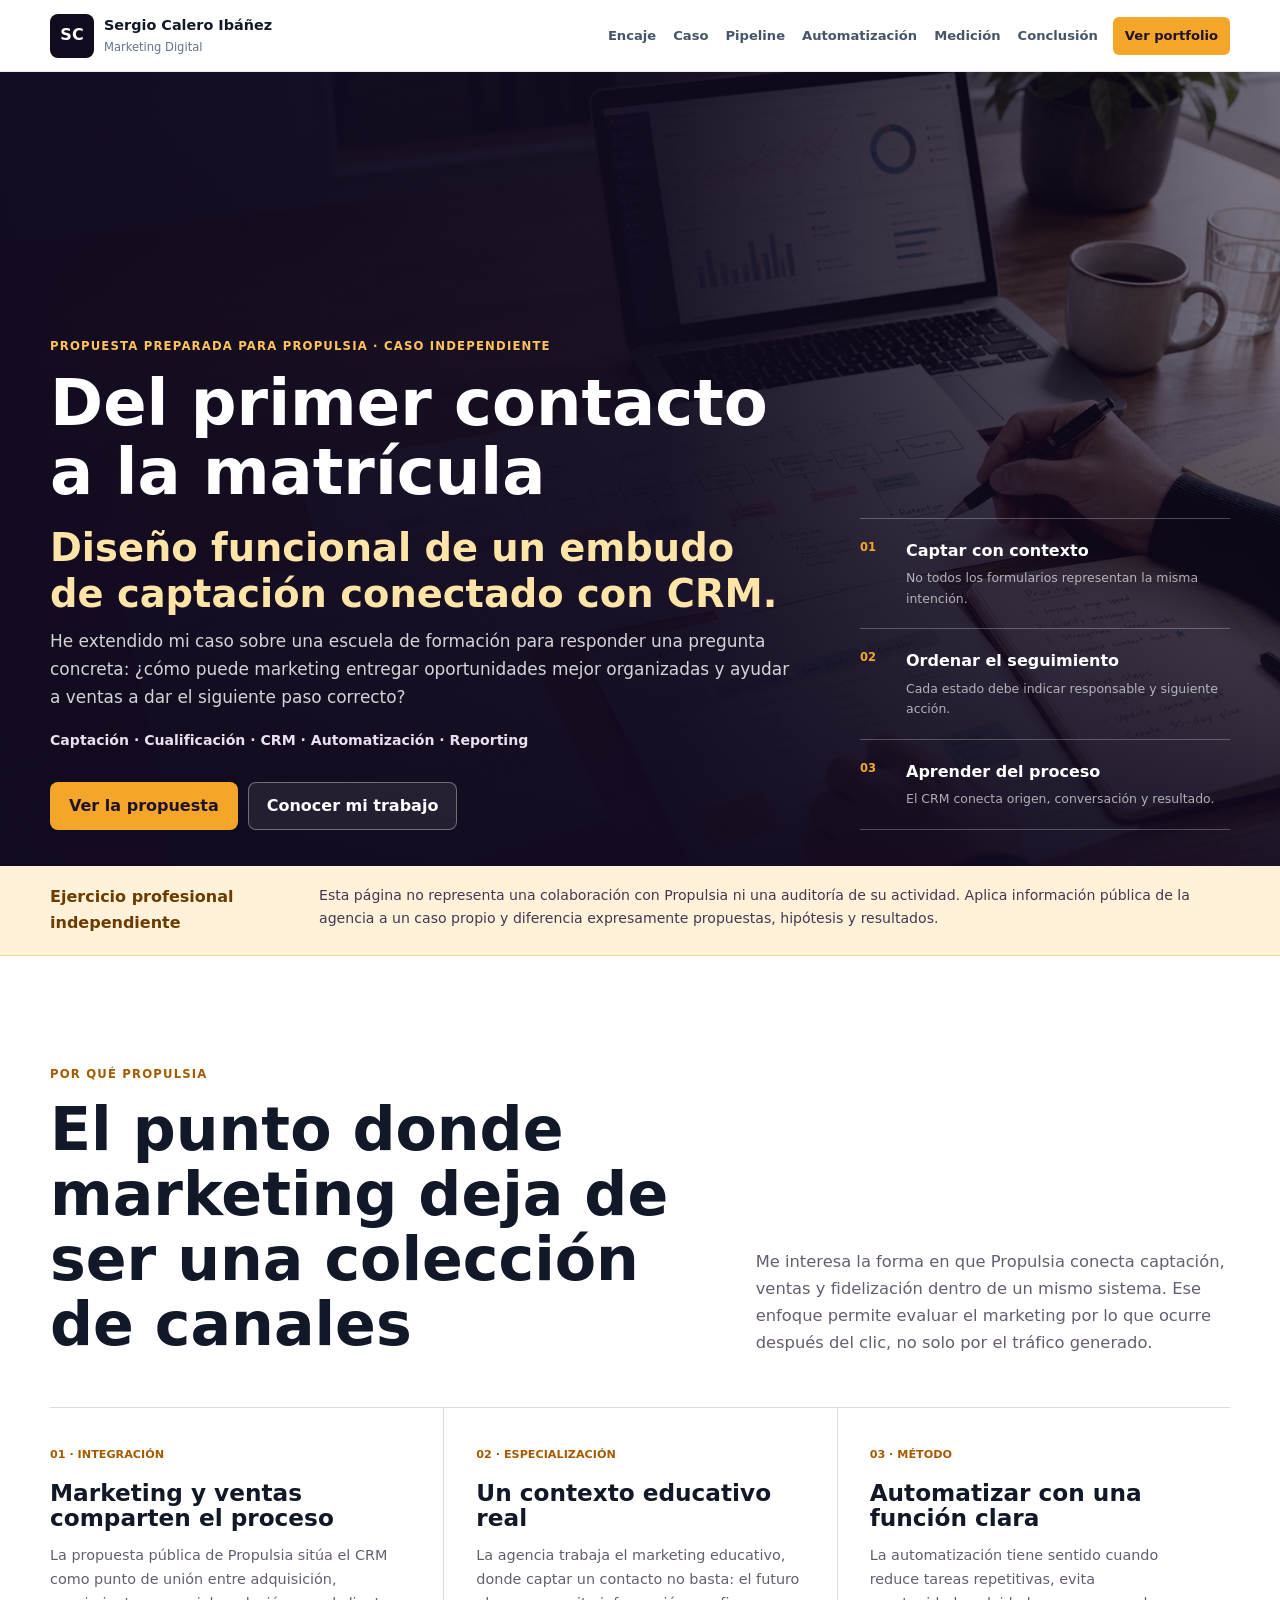
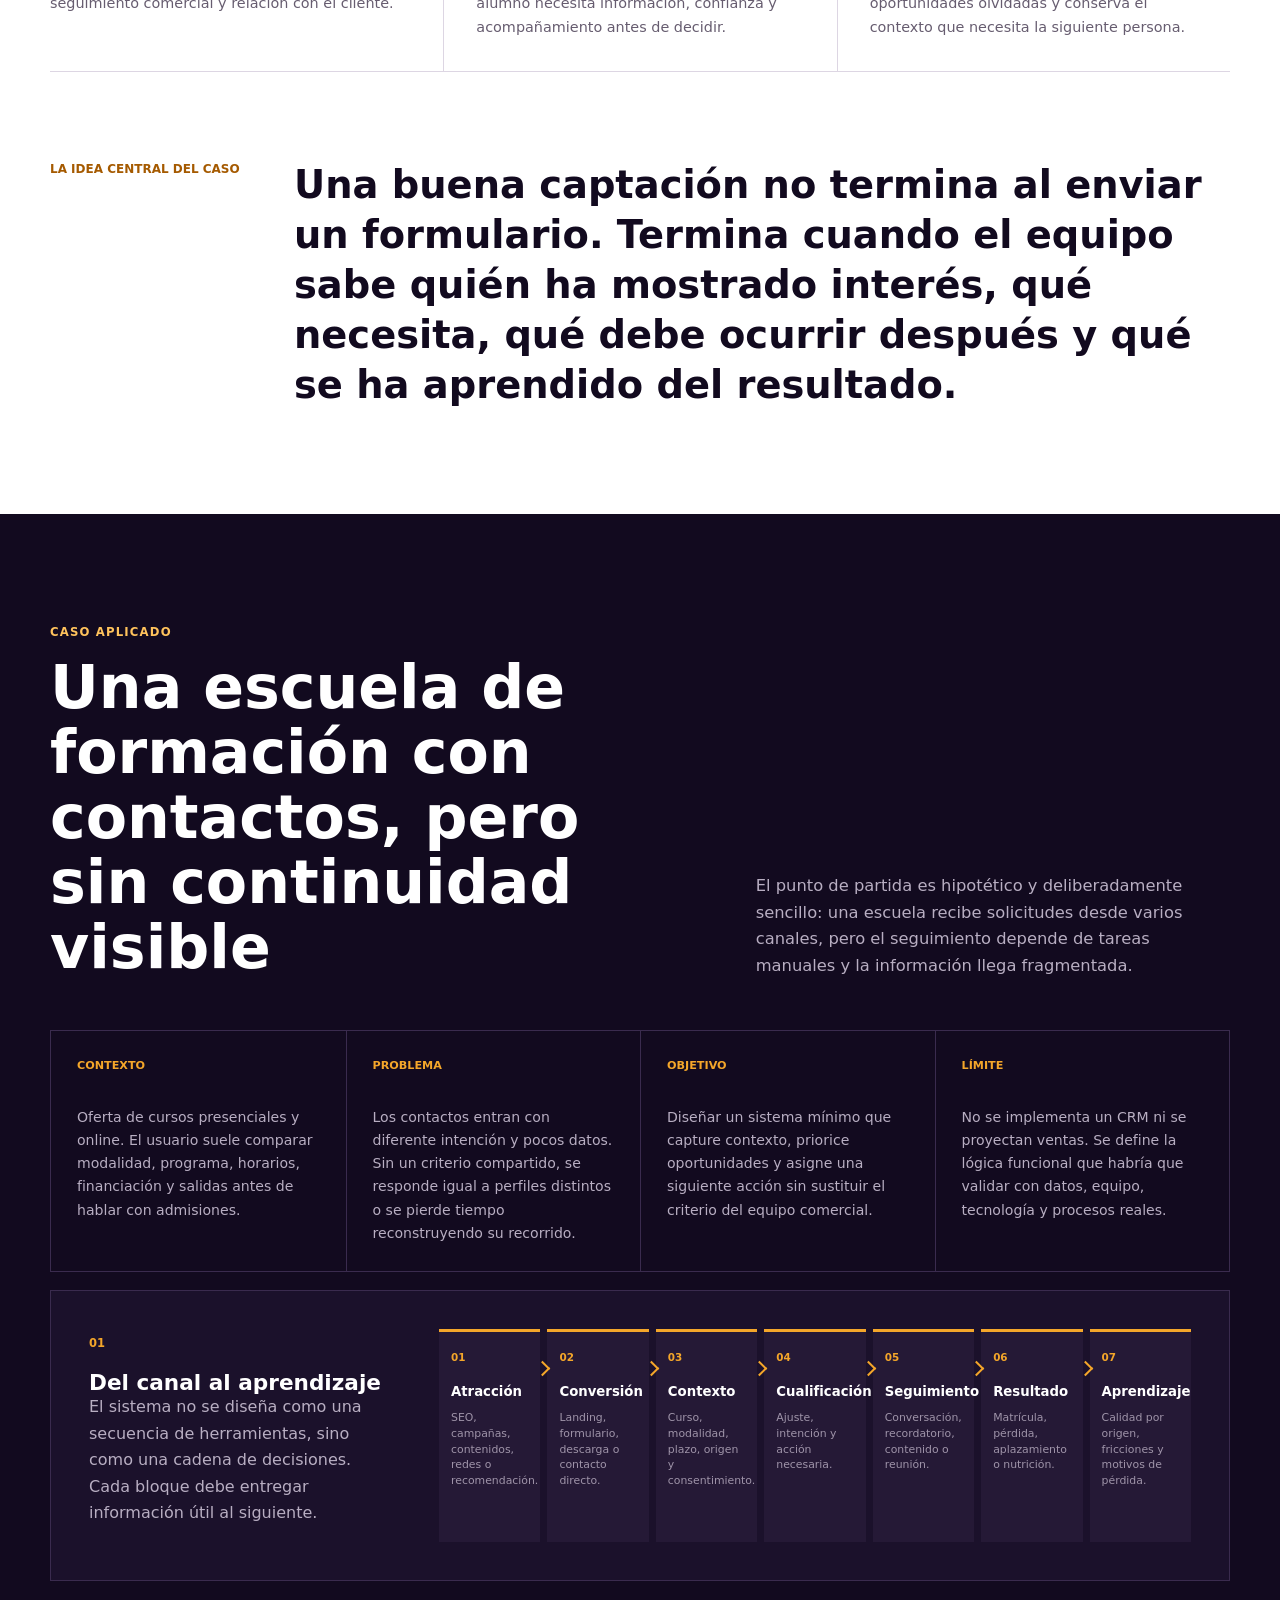
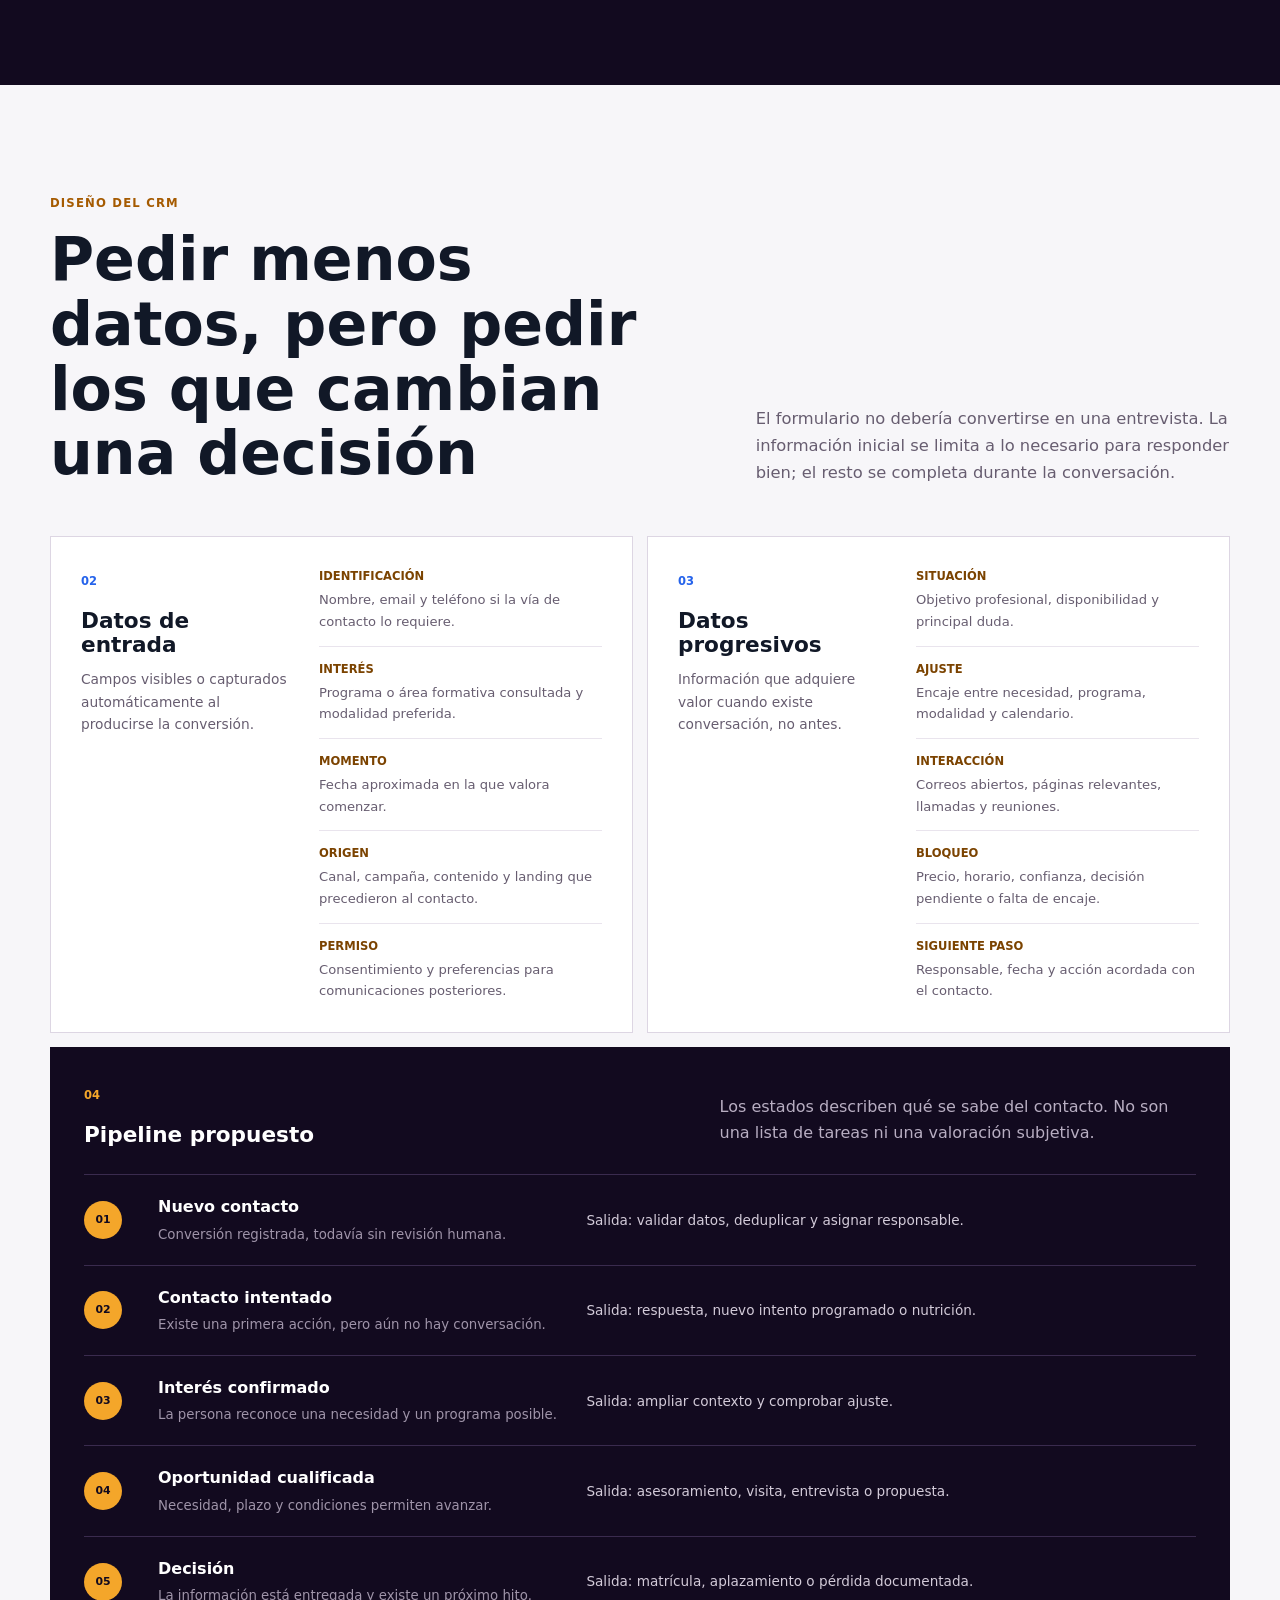
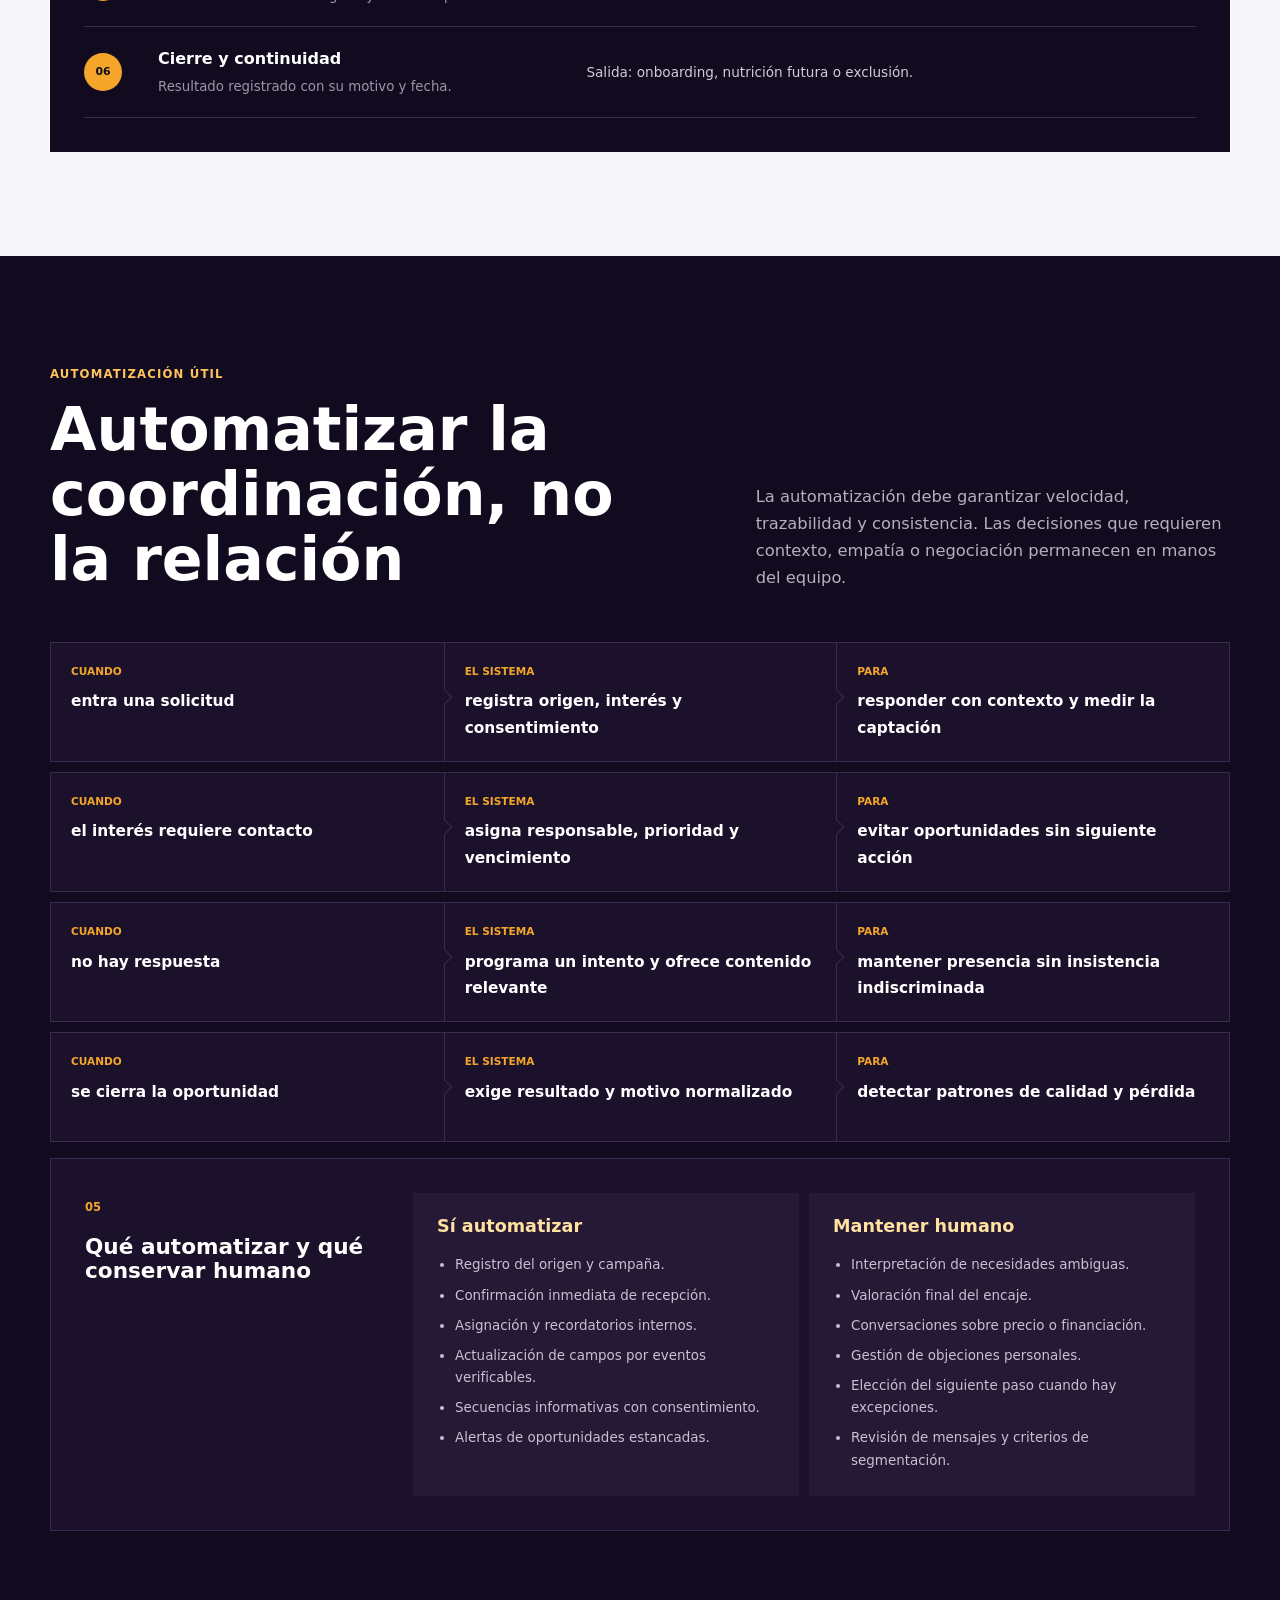
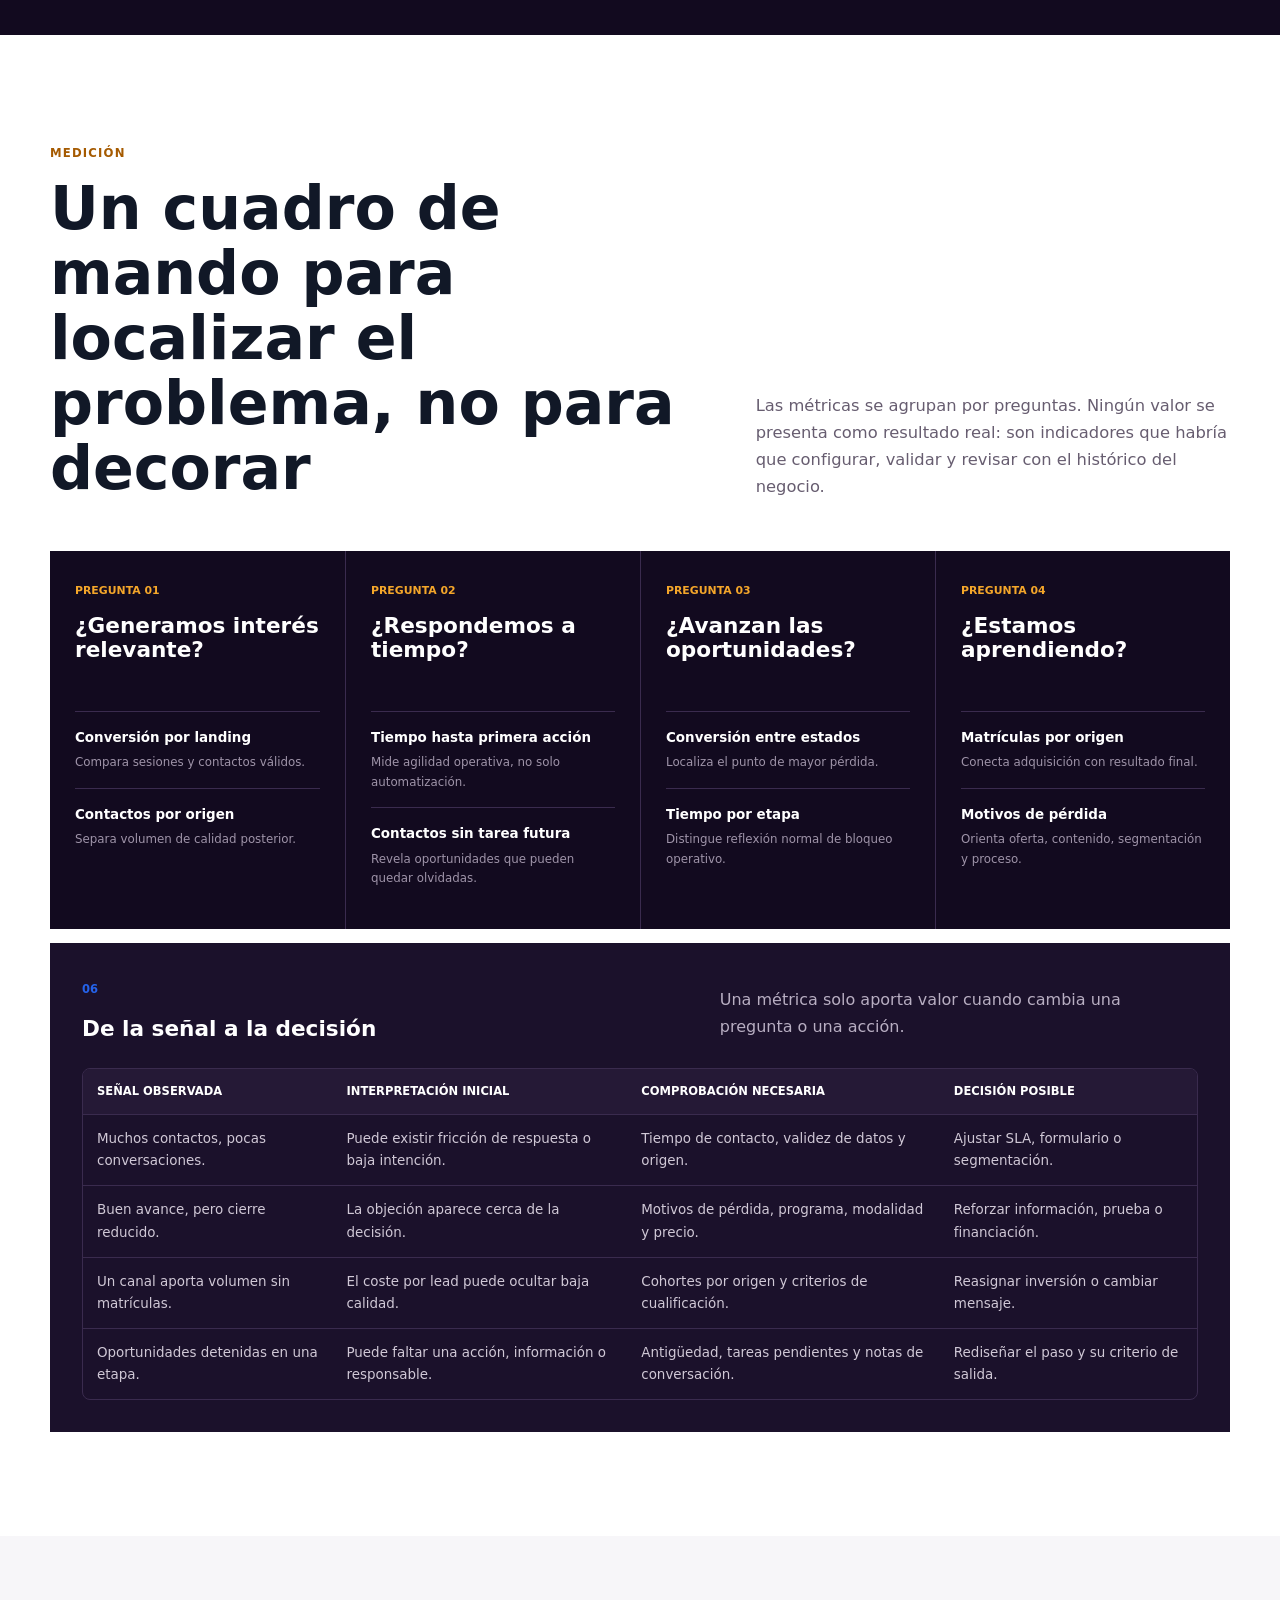
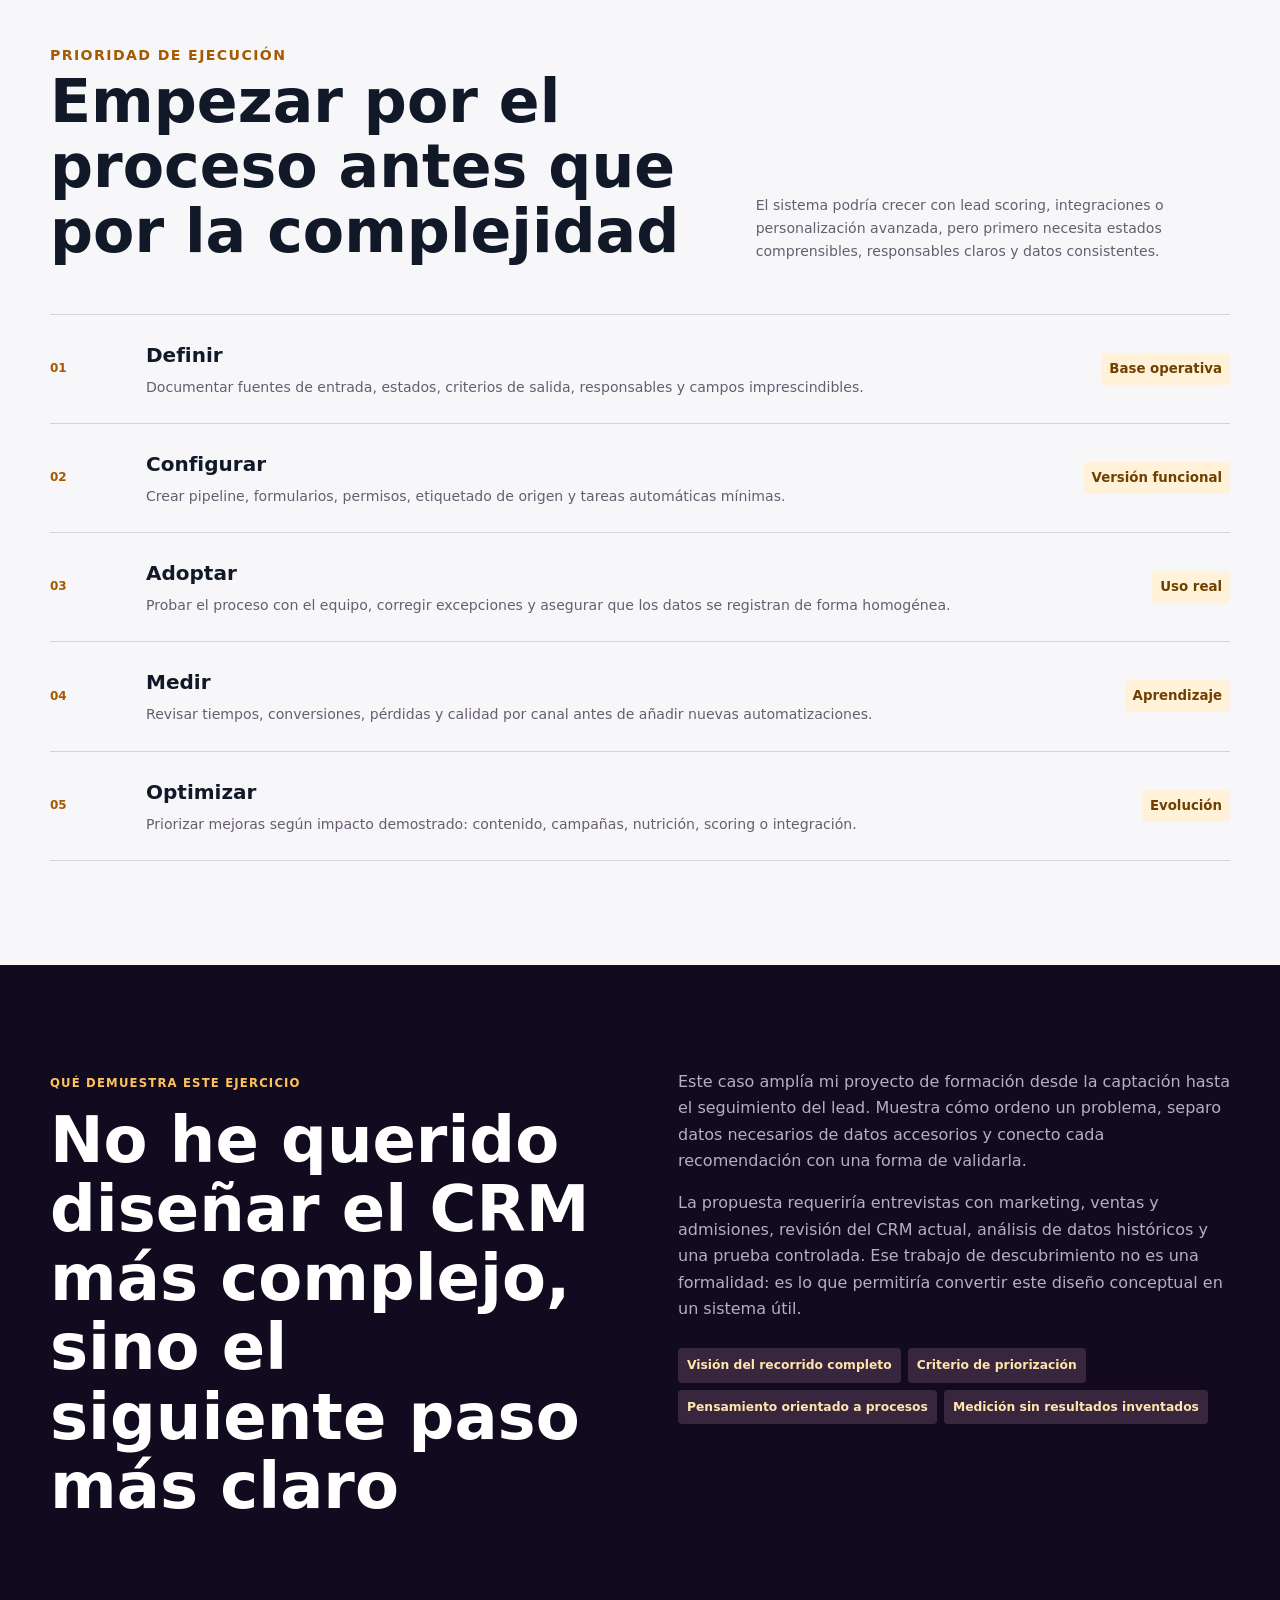
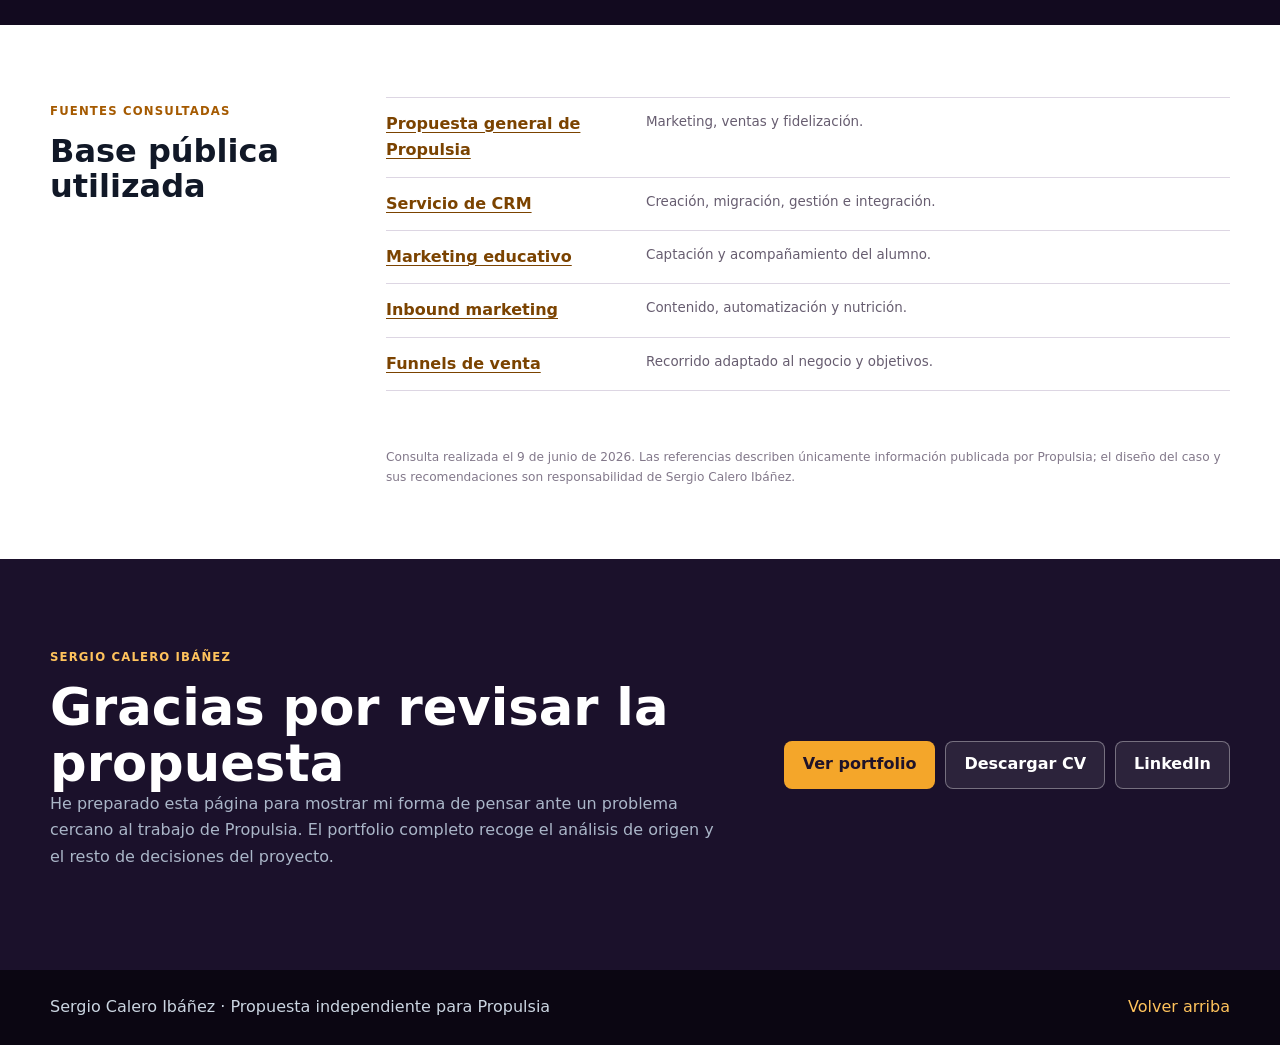
==== para/propulsia/index.html @ a5ece5bc "Add private-link Propulsia case study" ====
<!doctype html>
<html lang="es">
  <head>
    <meta charset="utf-8" />
    <meta name="viewport" content="width=device-width, initial-scale=1" />
    <title>Propuesta para Propulsia | Sergio Calero Ibáñez</title>
    <meta name="description" content="Caso independiente de Sergio Calero Ibáñez: diseño funcional de un embudo de captación para formación conectado con CRM." />
    <meta name="robots" content="noindex, nofollow, noarchive, nosnippet" />
    <meta name="googlebot" content="noindex, nofollow, noarchive, nosnippet" />
    <meta name="theme-color" content="#120a1f" />
    <meta property="og:title" content="Del primer contacto a la matrícula | Propuesta para Propulsia" />
    <meta property="og:description" content="Un ejercicio independiente sobre cómo conectar captación, seguimiento comercial y aprendizaje mediante CRM." />
    <meta property="og:type" content="website" />
    <meta property="og:image" content="../../assets/marketing-analysis-workspace.png" />
    <link rel="preload" href="../../assets/marketing-analysis-workspace.png" as="image" />
    <link rel="stylesheet" href="../../styles.css" />
  </head>
  <body class="propulsia-page">
    <a class="skip-link" href="#contenido">Saltar al contenido</a>

    <header class="site-header propulsia-header" data-header>
      <a class="brand" href="../../index.html" aria-label="Volver al portfolio de Sergio Calero">
        <span class="brand-mark">SC</span>
        <span><strong>Sergio Calero Ibáñez</strong><small>Marketing Digital</small></span>
      </a>
      <button class="nav-toggle" type="button" aria-label="Abrir menú" aria-expanded="false" data-nav-toggle>
        <span></span><span></span><span></span>
      </button>
      <nav class="site-nav" aria-label="Navegación de la propuesta" data-nav>
        <a href="#encaje">Encaje</a>
        <a href="#caso">Caso</a>
        <a href="#pipeline">Pipeline</a>
        <a href="#automatizacion">Automatización</a>
        <a href="#medicion">Medición</a>
        <a href="#conclusion">Conclusión</a>
        <a class="nav-cta" href="../../index.html">Ver portfolio</a>
      </nav>
    </header>

    <main id="contenido">
      <section class="hero propulsia-hero" id="inicio">
        <img class="hero-image" src="../../assets/marketing-analysis-workspace.png" alt="" width="1672" height="941" />
        <div class="hero-overlay"></div>
        <div class="container propulsia-hero-layout">
          <div class="hero-copy">
            <p class="eyebrow light">Propuesta preparada para Propulsia · Caso independiente</p>
            <h1>Del primer contacto a la matrícula</h1>
            <p class="hero-lead">Diseño funcional de un embudo de captación conectado con CRM.</p>
            <p class="hero-text">He extendido mi caso sobre una escuela de formación para responder una pregunta concreta: ¿cómo puede marketing entregar oportunidades mejor organizadas y ayudar a ventas a dar el siguiente paso correcto?</p>
            <p class="positioning">Captación · Cualificación · CRM · Automatización · Reporting</p>
            <div class="button-row">
              <a class="button primary" href="#caso">Ver la propuesta</a>
              <a class="button ghost" href="../../index.html">Conocer mi trabajo</a>
            </div>
          </div>
          <ol class="propulsia-hero-index" aria-label="Resumen del caso">
            <li><span>01</span><div><strong>Captar con contexto</strong><small>No todos los formularios representan la misma intención.</small></div></li>
            <li><span>02</span><div><strong>Ordenar el seguimiento</strong><small>Cada estado debe indicar responsable y siguiente acción.</small></div></li>
            <li><span>03</span><div><strong>Aprender del proceso</strong><small>El CRM conecta origen, conversación y resultado.</small></div></li>
          </ol>
        </div>
      </section>

      <section class="propulsia-notice" aria-label="Nota sobre la propuesta">
        <div class="container">
          <strong>Ejercicio profesional independiente</strong>
          <p>Esta página no representa una colaboración con Propulsia ni una auditoría de su actividad. Aplica información pública de la agencia a un caso propio y diferencia expresamente propuestas, hipótesis y resultados.</p>
        </div>
      </section>

      <section class="section propulsia-fit" id="encaje">
        <div class="container">
          <header class="propulsia-section-heading">
            <div>
              <p class="eyebrow">Por qué Propulsia</p>
              <h2>El punto donde marketing deja de ser una colección de canales</h2>
            </div>
            <p>Me interesa la forma en que Propulsia conecta captación, ventas y fidelización dentro de un mismo sistema. Ese enfoque permite evaluar el marketing por lo que ocurre después del clic, no solo por el tráfico generado.</p>
          </header>

          <div class="propulsia-fit-grid">
            <article>
              <span>01 · Integración</span>
              <h3>Marketing y ventas comparten el proceso</h3>
              <p>La propuesta pública de Propulsia sitúa el CRM como punto de unión entre adquisición, seguimiento comercial y relación con el cliente.</p>
            </article>
            <article>
              <span>02 · Especialización</span>
              <h3>Un contexto educativo real</h3>
              <p>La agencia trabaja el marketing educativo, donde captar un contacto no basta: el futuro alumno necesita información, confianza y acompañamiento antes de decidir.</p>
            </article>
            <article>
              <span>03 · Método</span>
              <h3>Automatizar con una función clara</h3>
              <p>La automatización tiene sentido cuando reduce tareas repetitivas, evita oportunidades olvidadas y conserva el contexto que necesita la siguiente persona.</p>
            </article>
          </div>

          <div class="propulsia-thesis">
            <p>La idea central del caso</p>
            <blockquote>Una buena captación no termina al enviar un formulario. Termina cuando el equipo sabe quién ha mostrado interés, qué necesita, qué debe ocurrir después y qué se ha aprendido del resultado.</blockquote>
          </div>
        </div>
      </section>

      <section class="section propulsia-case" id="caso">
        <div class="container">
          <header class="propulsia-section-heading light-heading">
            <div>
              <p class="eyebrow light">Caso aplicado</p>
              <h2>Una escuela de formación con contactos, pero sin continuidad visible</h2>
            </div>
            <p>El punto de partida es hipotético y deliberadamente sencillo: una escuela recibe solicitudes desde varios canales, pero el seguimiento depende de tareas manuales y la información llega fragmentada.</p>
          </header>

          <div class="propulsia-brief">
            <article>
              <span>Contexto</span>
              <p>Oferta de cursos presenciales y online. El usuario suele comparar modalidad, programa, horarios, financiación y salidas antes de hablar con admisiones.</p>
            </article>
            <article>
              <span>Problema</span>
              <p>Los contactos entran con diferente intención y pocos datos. Sin un criterio compartido, se responde igual a perfiles distintos o se pierde tiempo reconstruyendo su recorrido.</p>
            </article>
            <article>
              <span>Objetivo</span>
              <p>Diseñar un sistema mínimo que capture contexto, priorice oportunidades y asigne una siguiente acción sin sustituir el criterio del equipo comercial.</p>
            </article>
            <article>
              <span>Límite</span>
              <p>No se implementa un CRM ni se proyectan ventas. Se define la lógica funcional que habría que validar con datos, equipo, tecnología y procesos reales.</p>
            </article>
          </div>

          <div class="propulsia-system-map">
            <div class="system-map-intro">
              <span class="block-number">01</span>
              <h3>Del canal al aprendizaje</h3>
              <p>El sistema no se diseña como una secuencia de herramientas, sino como una cadena de decisiones. Cada bloque debe entregar información útil al siguiente.</p>
            </div>
            <ol aria-label="Recorrido propuesto del lead">
              <li><span>01</span><strong>Atracción</strong><small>SEO, campañas, contenidos, redes o recomendación.</small></li>
              <li><span>02</span><strong>Conversión</strong><small>Landing, formulario, descarga o contacto directo.</small></li>
              <li><span>03</span><strong>Contexto</strong><small>Curso, modalidad, plazo, origen y consentimiento.</small></li>
              <li><span>04</span><strong>Cualificación</strong><small>Ajuste, intención y acción necesaria.</small></li>
              <li><span>05</span><strong>Seguimiento</strong><small>Conversación, recordatorio, contenido o reunión.</small></li>
              <li><span>06</span><strong>Resultado</strong><small>Matrícula, pérdida, aplazamiento o nutrición.</small></li>
              <li><span>07</span><strong>Aprendizaje</strong><small>Calidad por origen, fricciones y motivos de pérdida.</small></li>
            </ol>
          </div>
        </div>
      </section>

      <section class="section propulsia-data-section" id="pipeline">
        <div class="container">
          <header class="propulsia-section-heading">
            <div>
              <p class="eyebrow">Diseño del CRM</p>
              <h2>Pedir menos datos, pero pedir los que cambian una decisión</h2>
            </div>
            <p>El formulario no debería convertirse en una entrevista. La información inicial se limita a lo necesario para responder bien; el resto se completa durante la conversación.</p>
          </header>

          <div class="propulsia-data-model">
            <article class="essential-data">
              <div>
                <span class="block-number">02</span>
                <h3>Datos de entrada</h3>
                <p>Campos visibles o capturados automáticamente al producirse la conversión.</p>
              </div>
              <dl>
                <div><dt>Identificación</dt><dd>Nombre, email y teléfono si la vía de contacto lo requiere.</dd></div>
                <div><dt>Interés</dt><dd>Programa o área formativa consultada y modalidad preferida.</dd></div>
                <div><dt>Momento</dt><dd>Fecha aproximada en la que valora comenzar.</dd></div>
                <div><dt>Origen</dt><dd>Canal, campaña, contenido y landing que precedieron al contacto.</dd></div>
                <div><dt>Permiso</dt><dd>Consentimiento y preferencias para comunicaciones posteriores.</dd></div>
              </dl>
            </article>
            <article class="progressive-data">
              <div>
                <span class="block-number">03</span>
                <h3>Datos progresivos</h3>
                <p>Información que adquiere valor cuando existe conversación, no antes.</p>
              </div>
              <dl>
                <div><dt>Situación</dt><dd>Objetivo profesional, disponibilidad y principal duda.</dd></div>
                <div><dt>Ajuste</dt><dd>Encaje entre necesidad, programa, modalidad y calendario.</dd></div>
                <div><dt>Interacción</dt><dd>Correos abiertos, páginas relevantes, llamadas y reuniones.</dd></div>
                <div><dt>Bloqueo</dt><dd>Precio, horario, confianza, decisión pendiente o falta de encaje.</dd></div>
                <div><dt>Siguiente paso</dt><dd>Responsable, fecha y acción acordada con el contacto.</dd></div>
              </dl>
            </article>
          </div>

          <div class="propulsia-pipeline">
            <div class="pipeline-heading">
              <div>
                <span class="block-number">04</span>
                <h3>Pipeline propuesto</h3>
              </div>
              <p>Los estados describen qué se sabe del contacto. No son una lista de tareas ni una valoración subjetiva.</p>
            </div>
            <ol aria-label="Estados propuestos del pipeline">
              <li>
                <span>01</span>
                <div><strong>Nuevo contacto</strong><small>Conversión registrada, todavía sin revisión humana.</small></div>
                <p>Salida: validar datos, deduplicar y asignar responsable.</p>
              </li>
              <li>
                <span>02</span>
                <div><strong>Contacto intentado</strong><small>Existe una primera acción, pero aún no hay conversación.</small></div>
                <p>Salida: respuesta, nuevo intento programado o nutrición.</p>
              </li>
              <li>
                <span>03</span>
                <div><strong>Interés confirmado</strong><small>La persona reconoce una necesidad y un programa posible.</small></div>
                <p>Salida: ampliar contexto y comprobar ajuste.</p>
              </li>
              <li>
                <span>04</span>
                <div><strong>Oportunidad cualificada</strong><small>Necesidad, plazo y condiciones permiten avanzar.</small></div>
                <p>Salida: asesoramiento, visita, entrevista o propuesta.</p>
              </li>
              <li>
                <span>05</span>
                <div><strong>Decisión</strong><small>La información está entregada y existe un próximo hito.</small></div>
                <p>Salida: matrícula, aplazamiento o pérdida documentada.</p>
              </li>
              <li>
                <span>06</span>
                <div><strong>Cierre y continuidad</strong><small>Resultado registrado con su motivo y fecha.</small></div>
                <p>Salida: onboarding, nutrición futura o exclusión.</p>
              </li>
            </ol>
          </div>
        </div>
      </section>

      <section class="section propulsia-automation" id="automatizacion">
        <div class="container">
          <header class="propulsia-section-heading light-heading">
            <div>
              <p class="eyebrow light">Automatización útil</p>
              <h2>Automatizar la coordinación, no la relación</h2>
            </div>
            <p>La automatización debe garantizar velocidad, trazabilidad y consistencia. Las decisiones que requieren contexto, empatía o negociación permanecen en manos del equipo.</p>
          </header>

          <div class="automation-rules">
            <article>
              <div class="automation-trigger"><span>Cuando</span><strong>entra una solicitud</strong></div>
              <div class="automation-action"><span>El sistema</span><strong>registra origen, interés y consentimiento</strong></div>
              <div class="automation-value"><span>Para</span><strong>responder con contexto y medir la captación</strong></div>
            </article>
            <article>
              <div class="automation-trigger"><span>Cuando</span><strong>el interés requiere contacto</strong></div>
              <div class="automation-action"><span>El sistema</span><strong>asigna responsable, prioridad y vencimiento</strong></div>
              <div class="automation-value"><span>Para</span><strong>evitar oportunidades sin siguiente acción</strong></div>
            </article>
            <article>
              <div class="automation-trigger"><span>Cuando</span><strong>no hay respuesta</strong></div>
              <div class="automation-action"><span>El sistema</span><strong>programa un intento y ofrece contenido relevante</strong></div>
              <div class="automation-value"><span>Para</span><strong>mantener presencia sin insistencia indiscriminada</strong></div>
            </article>
            <article>
              <div class="automation-trigger"><span>Cuando</span><strong>se cierra la oportunidad</strong></div>
              <div class="automation-action"><span>El sistema</span><strong>exige resultado y motivo normalizado</strong></div>
              <div class="automation-value"><span>Para</span><strong>detectar patrones de calidad y pérdida</strong></div>
            </article>
          </div>

          <div class="human-system">
            <div>
              <span class="block-number">05</span>
              <h3>Qué automatizar y qué conservar humano</h3>
            </div>
            <div class="human-system-columns">
              <article>
                <h4>Sí automatizar</h4>
                <ul>
                  <li>Registro del origen y campaña.</li>
                  <li>Confirmación inmediata de recepción.</li>
                  <li>Asignación y recordatorios internos.</li>
                  <li>Actualización de campos por eventos verificables.</li>
                  <li>Secuencias informativas con consentimiento.</li>
                  <li>Alertas de oportunidades estancadas.</li>
                </ul>
              </article>
              <article>
                <h4>Mantener humano</h4>
                <ul>
                  <li>Interpretación de necesidades ambiguas.</li>
                  <li>Valoración final del encaje.</li>
                  <li>Conversaciones sobre precio o financiación.</li>
                  <li>Gestión de objeciones personales.</li>
                  <li>Elección del siguiente paso cuando hay excepciones.</li>
                  <li>Revisión de mensajes y criterios de segmentación.</li>
                </ul>
              </article>
            </div>
          </div>
        </div>
      </section>

      <section class="section propulsia-measurement" id="medicion">
        <div class="container">
          <header class="propulsia-section-heading">
            <div>
              <p class="eyebrow">Medición</p>
              <h2>Un cuadro de mando para localizar el problema, no para decorar</h2>
            </div>
            <p>Las métricas se agrupan por preguntas. Ningún valor se presenta como resultado real: son indicadores que habría que configurar, validar y revisar con el histórico del negocio.</p>
          </header>

          <div class="propulsia-dashboard" aria-label="Ejemplo conceptual de cuadro de mando">
            <div class="dashboard-question">
              <span>Pregunta 01</span>
              <h3>¿Generamos interés relevante?</h3>
              <div><strong>Conversión por landing</strong><small>Compara sesiones y contactos válidos.</small></div>
              <div><strong>Contactos por origen</strong><small>Separa volumen de calidad posterior.</small></div>
            </div>
            <div class="dashboard-question">
              <span>Pregunta 02</span>
              <h3>¿Respondemos a tiempo?</h3>
              <div><strong>Tiempo hasta primera acción</strong><small>Mide agilidad operativa, no solo automatización.</small></div>
              <div><strong>Contactos sin tarea futura</strong><small>Revela oportunidades que pueden quedar olvidadas.</small></div>
            </div>
            <div class="dashboard-question">
              <span>Pregunta 03</span>
              <h3>¿Avanzan las oportunidades?</h3>
              <div><strong>Conversión entre estados</strong><small>Localiza el punto de mayor pérdida.</small></div>
              <div><strong>Tiempo por etapa</strong><small>Distingue reflexión normal de bloqueo operativo.</small></div>
            </div>
            <div class="dashboard-question">
              <span>Pregunta 04</span>
              <h3>¿Estamos aprendiendo?</h3>
              <div><strong>Matrículas por origen</strong><small>Conecta adquisición con resultado final.</small></div>
              <div><strong>Motivos de pérdida</strong><small>Orienta oferta, contenido, segmentación y proceso.</small></div>
            </div>
          </div>

          <div class="propulsia-decision-table">
            <div class="pipeline-heading">
              <div>
                <span class="block-number">06</span>
                <h3>De la señal a la decisión</h3>
              </div>
              <p>Una métrica solo aporta valor cuando cambia una pregunta o una acción.</p>
            </div>
            <div class="table-wrap">
              <table>
                <thead>
                  <tr>
                    <th>Señal observada</th>
                    <th>Interpretación inicial</th>
                    <th>Comprobación necesaria</th>
                    <th>Decisión posible</th>
                  </tr>
                </thead>
                <tbody>
                  <tr>
                    <td>Muchos contactos, pocas conversaciones.</td>
                    <td>Puede existir fricción de respuesta o baja intención.</td>
                    <td>Tiempo de contacto, validez de datos y origen.</td>
                    <td>Ajustar SLA, formulario o segmentación.</td>
                  </tr>
                  <tr>
                    <td>Buen avance, pero cierre reducido.</td>
                    <td>La objeción aparece cerca de la decisión.</td>
                    <td>Motivos de pérdida, programa, modalidad y precio.</td>
                    <td>Reforzar información, prueba o financiación.</td>
                  </tr>
                  <tr>
                    <td>Un canal aporta volumen sin matrículas.</td>
                    <td>El coste por lead puede ocultar baja calidad.</td>
                    <td>Cohortes por origen y criterios de cualificación.</td>
                    <td>Reasignar inversión o cambiar mensaje.</td>
                  </tr>
                  <tr>
                    <td>Oportunidades detenidas en una etapa.</td>
                    <td>Puede faltar una acción, información o responsable.</td>
                    <td>Antigüedad, tareas pendientes y notas de conversación.</td>
                    <td>Rediseñar el paso y su criterio de salida.</td>
                  </tr>
                </tbody>
              </table>
            </div>
          </div>
        </div>
      </section>

      <section class="section propulsia-roadmap">
        <div class="container">
          <header class="propulsia-section-heading">
            <div>
              <p class="eyebrow">Prioridad de ejecución</p>
              <h2>Empezar por el proceso antes que por la complejidad</h2>
            </div>
            <p>El sistema podría crecer con lead scoring, integraciones o personalización avanzada, pero primero necesita estados comprensibles, responsables claros y datos consistentes.</p>
          </header>
          <ol>
            <li><span>01</span><div><strong>Definir</strong><p>Documentar fuentes de entrada, estados, criterios de salida, responsables y campos imprescindibles.</p></div><small>Base operativa</small></li>
            <li><span>02</span><div><strong>Configurar</strong><p>Crear pipeline, formularios, permisos, etiquetado de origen y tareas automáticas mínimas.</p></div><small>Versión funcional</small></li>
            <li><span>03</span><div><strong>Adoptar</strong><p>Probar el proceso con el equipo, corregir excepciones y asegurar que los datos se registran de forma homogénea.</p></div><small>Uso real</small></li>
            <li><span>04</span><div><strong>Medir</strong><p>Revisar tiempos, conversiones, pérdidas y calidad por canal antes de añadir nuevas automatizaciones.</p></div><small>Aprendizaje</small></li>
            <li><span>05</span><div><strong>Optimizar</strong><p>Priorizar mejoras según impacto demostrado: contenido, campañas, nutrición, scoring o integración.</p></div><small>Evolución</small></li>
          </ol>
        </div>
      </section>

      <section class="section propulsia-conclusion" id="conclusion">
        <div class="container propulsia-conclusion-layout">
          <div>
            <p class="eyebrow light">Qué demuestra este ejercicio</p>
            <h2>No he querido diseñar el CRM más complejo, sino el siguiente paso más claro</h2>
          </div>
          <div>
            <p>Este caso amplía mi proyecto de formación desde la captación hasta el seguimiento del lead. Muestra cómo ordeno un problema, separo datos necesarios de datos accesorios y conecto cada recomendación con una forma de validarla.</p>
            <p>La propuesta requeriría entrevistas con marketing, ventas y admisiones, revisión del CRM actual, análisis de datos históricos y una prueba controlada. Ese trabajo de descubrimiento no es una formalidad: es lo que permitiría convertir este diseño conceptual en un sistema útil.</p>
            <div class="propulsia-proof-list">
              <span>Visión del recorrido completo</span>
              <span>Criterio de priorización</span>
              <span>Pensamiento orientado a procesos</span>
              <span>Medición sin resultados inventados</span>
            </div>
          </div>
        </div>
      </section>

      <section class="propulsia-sources">
        <div class="container">
          <div>
            <p class="eyebrow">Fuentes consultadas</p>
            <h2>Base pública utilizada</h2>
          </div>
          <ul>
            <li><a href="https://propulsia.es/" target="_blank" rel="noreferrer">Propuesta general de Propulsia</a><span>Marketing, ventas y fidelización.</span></li>
            <li><a href="https://propulsia.es/crm/" target="_blank" rel="noreferrer">Servicio de CRM</a><span>Creación, migración, gestión e integración.</span></li>
            <li><a href="https://propulsia.es/agencia-de-marketing-educativo/" target="_blank" rel="noreferrer">Marketing educativo</a><span>Captación y acompañamiento del alumno.</span></li>
            <li><a href="https://propulsia.es/inbound-marketing/" target="_blank" rel="noreferrer">Inbound marketing</a><span>Contenido, automatización y nutrición.</span></li>
            <li><a href="https://propulsia.es/agencia-funnel/" target="_blank" rel="noreferrer">Funnels de venta</a><span>Recorrido adaptado al negocio y objetivos.</span></li>
          </ul>
          <p class="sources-date">Consulta realizada el 9 de junio de 2026. Las referencias describen únicamente información publicada por Propulsia; el diseño del caso y sus recomendaciones son responsabilidad de Sergio Calero Ibáñez.</p>
        </div>
      </section>

      <section class="contact-section propulsia-contact">
        <div class="container contact-layout">
          <div>
            <p class="eyebrow light">Sergio Calero Ibáñez</p>
            <h2>Gracias por revisar la propuesta</h2>
            <p>He preparado esta página para mostrar mi forma de pensar ante un problema cercano al trabajo de Propulsia. El portfolio completo recoge el análisis de origen y el resto de decisiones del proyecto.</p>
          </div>
          <div class="contact-actions">
            <a class="button primary" href="../../index.html">Ver portfolio</a>
            <a class="button ghost" href="../../assets/cv-sergio-calero.pdf" download>Descargar CV</a>
            <a class="button ghost" href="https://www.linkedin.com/in/sergio-calero-ibanez/" target="_blank" rel="noreferrer">LinkedIn</a>
          </div>
        </div>
      </section>
    </main>

    <footer class="site-footer propulsia-footer">
      <div class="container">
        <p>Sergio Calero Ibáñez · Propuesta independiente para Propulsia</p>
        <a href="#inicio">Volver arriba</a>
      </div>
    </footer>
    <script src="../../script.js"></script>
  </body>
</html>
---- styles.css ----
:root {
  color-scheme: light;
  --ink: #111827;
  --navy: #0f172a;
  --navy-soft: #172033;
  --paper: #ffffff;
  --soft: #f8fafc;
  --muted: #64748b;
  --line: #e5e7eb;
  --blue: #2563eb;
  --sky: #38bdf8;
  --teal: #14b8a6;
  --orange: #f97316;
  --radius: 8px;
  --shadow: 0 20px 60px rgba(15, 23, 42, 0.12);
  --header: 72px;
}

* { box-sizing: border-box; }
html { scroll-behavior: smooth; }
body {
  margin: 0;
  color: var(--ink);
  background: var(--soft);
  font-family: Inter, Manrope, ui-sans-serif, system-ui, -apple-system, BlinkMacSystemFont, "Segoe UI", sans-serif;
  line-height: 1.65;
  text-rendering: optimizeLegibility;
}
body.nav-open { overflow: hidden; }
a { color: inherit; text-decoration: none; }
img { max-width: 100%; }
p, ul, ol, dl, blockquote { margin-top: 0; }
h1, h2, h3, h4 { margin: 0; line-height: 1.08; letter-spacing: 0; }
h1 { font-size: clamp(3rem, 8vw, 6.5rem); }
h2 { font-size: clamp(2.15rem, 5vw, 4.25rem); }
h3 { font-size: 1.35rem; }
h4 { font-size: 1rem; }
button { font: inherit; }
.container { width: min(1180px, calc(100% - 32px)); margin-inline: auto; }
.section, .phase { scroll-margin-top: calc(var(--header) + 18px); }
.section { padding: 104px 0; }
.skip-link { position: fixed; z-index: 100; top: 10px; left: 10px; padding: 10px 14px; color: #fff; background: var(--blue); transform: translateY(-160%); }
.skip-link:focus { transform: translateY(0); }

.site-header {
  position: sticky; z-index: 90; top: 0; display: flex; align-items: center; justify-content: space-between;
  min-height: var(--header); padding: 10px max(18px, calc((100vw - 1180px) / 2));
  background: rgba(255,255,255,.95); border-bottom: 1px solid rgba(229,231,235,.9); backdrop-filter: blur(18px);
}
.site-header.is-scrolled { box-shadow: 0 10px 32px rgba(15,23,42,.08); }
.brand { display: inline-flex; align-items: center; gap: 10px; flex: 0 0 auto; }
.brand-mark { display: grid; place-items: center; width: 44px; height: 44px; color: #fff; background: var(--navy); border-radius: var(--radius); font-weight: 900; }
.brand strong, .brand small { display: block; }
.brand strong { font-size: .9rem; }
.brand small { color: var(--muted); font-size: .72rem; }
.site-nav { display: flex; align-items: center; gap: 1px; }
.site-nav a { min-height: 38px; display: inline-flex; align-items: center; padding: 0 8px; color: #475569; border-radius: 6px; font-size: .82rem; font-weight: 760; }
.site-nav a:hover, .site-nav a:focus-visible { color: var(--ink); background: #eef2f7; outline: 0; }
.site-nav .nav-cta { margin-left: 6px; padding-inline: 12px; color: #fff; background: var(--navy); }
.nav-toggle { display: none; width: 44px; height: 44px; padding: 0; background: #fff; border: 1px solid var(--line); border-radius: var(--radius); }
.nav-toggle span { display: block; width: 20px; height: 2px; margin: 4px auto; background: var(--ink); }

.hero { position: relative; display: grid; align-items: end; min-height: calc(100svh - 20px); padding: 120px 0 64px; overflow: hidden; color: #fff; background: var(--navy); }
.hero-image, .hero-overlay { position: absolute; inset: 0; width: 100%; height: 100%; }
.hero-image { object-fit: cover; object-position: center; }
.hero-overlay { background: linear-gradient(90deg, rgba(15,23,42,.98) 0%, rgba(15,23,42,.88) 48%, rgba(15,23,42,.42) 100%), linear-gradient(0deg, rgba(15,23,42,.78), transparent 70%); }
.hero-layout { position: relative; z-index: 1; display: grid; grid-template-columns: minmax(0, 1fr) 340px; gap: 48px; align-items: end; }
.hero-copy { max-width: 790px; }
.eyebrow { display: inline-block; margin-bottom: 13px; color: var(--blue); font-size: .73rem; font-weight: 900; letter-spacing: .1em; text-transform: uppercase; }
.eyebrow.light { color: #7dd3fc; }
.hero-lead { margin: 18px 0 12px; color: #e0f2fe; font-size: clamp(1.45rem, 3vw, 2.45rem); font-weight: 800; line-height: 1.18; }
.hero-text { max-width: 760px; color: rgba(255,255,255,.82); font-size: 1.06rem; }
.positioning { color: #ccfbf1; font-size: .88rem; font-weight: 760; }
.button-row, .contact-actions { display: flex; flex-wrap: wrap; gap: 10px; margin-top: 30px; }
.button { display: inline-flex; justify-content: center; align-items: center; min-height: 48px; padding: 0 18px; border: 1px solid transparent; border-radius: var(--radius); font-weight: 850; transition: transform .16s ease, background .16s ease; }
.button:hover, .button:focus-visible { transform: translateY(-2px); }
.button.primary { color: #fff; background: var(--blue); }
.button.primary:hover { background: #1d4ed8; }
.button.ghost { color: #fff; background: rgba(255,255,255,.08); border-color: rgba(255,255,255,.35); }
.hero-stages { display: grid; gap: 8px; }
.hero-stages a { display: grid; grid-template-columns: 34px 1fr; padding: 17px; background: rgba(15,23,42,.58); border: 1px solid rgba(255,255,255,.2); border-radius: var(--radius); backdrop-filter: blur(12px); }
.hero-stages span { grid-row: span 2; color: var(--sky); font-size: .72rem; font-weight: 900; }
.hero-stages strong { font-size: .95rem; }
.hero-stages small { color: rgba(255,255,255,.67); font-size: .75rem; }

.home-hero { min-height: calc(100svh - 20px); }
.home-hero-layout {
  position: relative;
  z-index: 1;
  display: grid;
  grid-template-columns: minmax(0, 1fr) 330px;
  gap: 56px;
  align-items: end;
}
.home-profile-note {
  padding: 25px;
  background: rgba(15,23,42,.62);
  border: 1px solid rgba(255,255,255,.2);
  border-radius: var(--radius);
  backdrop-filter: blur(12px);
}
.home-profile-note span {
  display: block;
  margin-bottom: 14px;
  color: var(--sky);
  font-size: .7rem;
  font-weight: 900;
  letter-spacing: .08em;
  text-transform: uppercase;
}
.home-profile-note strong { display: block; font-size: 1.45rem; line-height: 1.2; }
.home-profile-note p { margin: 12px 0 0; color: rgba(255,255,255,.72); font-size: .88rem; }

.projects-index { background: #fff; }
.projects-heading {
  display: grid;
  grid-template-columns: 1.1fr .9fr;
  gap: 56px;
  max-width: none;
  align-items: end;
}
.projects-heading > p { margin: 0; }
.featured-project {
  display: grid;
  grid-template-columns: minmax(0, .92fr) minmax(0, 1.08fr);
  overflow: hidden;
  background: var(--navy);
  border-radius: var(--radius);
  box-shadow: var(--shadow);
}
.featured-project-media { position: relative; min-height: 610px; }
.featured-project-media::after {
  content: "";
  position: absolute;
  inset: 0;
  background: linear-gradient(0deg, rgba(15,23,42,.54), transparent 55%);
}
.featured-project-media img { width: 100%; height: 100%; object-fit: cover; }
.project-status {
  position: absolute;
  z-index: 1;
  right: 20px;
  bottom: 20px;
  left: 20px;
  padding: 10px 12px;
  color: #fff;
  background: rgba(15,23,42,.78);
  border: 1px solid rgba(255,255,255,.18);
  border-radius: 5px;
  font-size: .76rem;
  font-weight: 800;
  backdrop-filter: blur(10px);
}
.featured-project-content { display: flex; flex-direction: column; padding: 46px; color: #fff; }
.project-kicker { margin-bottom: 14px; color: var(--sky); font-size: .72rem; font-weight: 900; letter-spacing: .08em; text-transform: uppercase; }
.featured-project-content h3 { max-width: 600px; font-size: clamp(1.8rem,3.6vw,3.25rem); }
.featured-project-content > p:not(.project-kicker) { margin: 18px 0 0; color: #aab6c8; }
.project-phases { display: grid; gap: 0; margin: 28px 0; padding: 0; list-style: none; border-top: 1px solid #334155; }
.project-phases li { display: grid; grid-template-columns: 38px 1fr; gap: 10px; padding: 15px 0; border-bottom: 1px solid #334155; }
.project-phases > li > span { color: var(--sky); font-size: .72rem; font-weight: 900; }
.project-phases strong, .project-phases small { display: block; }
.project-phases small { margin-top: 2px; color: #94a3b8; }
.project-tags { display: flex; flex-wrap: wrap; gap: 6px; }
.project-tags span { padding: 5px 8px; color: #dbeafe; background: #1e3a5f; border-radius: 4px; font-size: .72rem; font-weight: 800; }
.project-button { align-self: flex-start; margin-top: 32px; color: #fff; background: var(--blue); }
.project-button span { margin-left: 10px; font-size: 1.1rem; }
.future-project { display: grid; grid-template-columns: 170px 1fr; gap: 20px; margin-top: 18px; padding: 20px 24px; background: var(--soft); border: 1px dashed #cbd5e1; border-radius: var(--radius); }
.future-project span { color: var(--blue); font-size: .74rem; font-weight: 900; text-transform: uppercase; }
.future-project p { margin: 0; color: var(--muted); font-size: .88rem; }

.case-intro { background: #fff; }
.case-heading { display: grid; grid-template-columns: 1.25fr .75fr; gap: 54px; align-items: end; }
.section-lead, .section-heading > p, .block-heading > p { color: var(--muted); font-size: 1.02rem; }
.case-overview { display: grid; grid-template-columns: 1fr 1fr; gap: 22px; margin-top: 48px; }
.case-summary, .journey { padding: 30px; border: 1px solid var(--line); border-radius: var(--radius); }
.case-summary > p { font-size: 1.08rem; }
.disclaimer { margin-top: 26px; padding: 18px; background: #eff6ff; border-left: 3px solid var(--blue); }
.disclaimer p { margin: 5px 0 0; color: var(--muted); font-size: .91rem; }
.journey { display: grid; gap: 18px; margin-bottom: 0; list-style: none; }
.journey li { display: grid; grid-template-columns: 40px 1fr; gap: 14px; }
.journey > li > span { color: var(--blue); font-weight: 900; }
.journey strong { display: block; }
.journey p { margin: 2px 0 0; color: var(--muted); font-size: .9rem; }
.scope-strip { display: grid; grid-template-columns: repeat(4, 1fr); margin-top: 22px; border: 1px solid var(--line); border-radius: var(--radius); overflow: hidden; }
.scope-strip div { padding: 20px; border-right: 1px solid var(--line); }
.scope-strip div:last-child { border: 0; }
.scope-strip small, .scope-strip strong { display: block; }
.scope-strip small { color: var(--muted); font-size: .72rem; text-transform: uppercase; }

.phase { padding: 112px 0; }
.phase-dark { color: #f8fafc; background: var(--navy); }
.phase-light { background: var(--soft); }
.phase-header { display: grid; grid-template-columns: 130px minmax(0, 1fr); gap: 30px; margin-bottom: 58px; }
.phase-number { margin: 0; color: var(--sky); font-size: .8rem; font-weight: 900; text-transform: uppercase; }
.phase-header h2 { max-width: 930px; }
.phase-header > div > p:last-child { max-width: 760px; margin: 16px 0 0; color: #94a3b8; font-size: 1.05rem; }
.phase-light .phase-header > div > p:last-child { color: var(--muted); }
.block-number { display: inline-block; margin-bottom: 18px; color: var(--blue); font-size: .72rem; font-weight: 900; }
.phase-dark .block-number { color: var(--sky); }
.audit-intro, .analysis-grid, .landing-foundation, .ux-cro-grid, .landing-outcomes, .content-goals, .metricool-ai-grid, .deliverables-metrics { display: grid; grid-template-columns: repeat(2, minmax(0, 1fr)); gap: 16px; }
.audit-intro > article, .analysis-card, .audit-block, .deliverables-metrics > article { background: var(--navy-soft); border: 1px solid #2a354a; border-radius: var(--radius); }
.audit-intro > article, .analysis-card, .deliverables-metrics > article { padding: 28px; }
.phase-dark .audit-intro,
.phase-dark .analysis-grid,
.phase-dark .deliverables-metrics { grid-template-columns: 1fr; }
.phase-dark .audit-intro > article,
.phase-dark .analysis-card {
  display: grid;
  grid-template-columns: minmax(180px, .34fr) minmax(0, 1fr);
  gap: 28px;
  align-items: start;
  min-height: 210px;
  padding: 34px;
}
.audit-card-heading { padding-right: 24px; border-right: 1px solid #2a354a; }
.audit-card-heading .block-number { display: block; margin-bottom: 38px; }
.audit-card-heading h3 { max-width: 220px; font-size: 1.55rem; }
.audit-card-content > :last-child { margin-bottom: 0; }
.audit-intro p, .analysis-card > p, .deliverables-metrics p { color: #aab6c8; }
.audit-card-content > p { color: #aab6c8; }
.objective-card blockquote { margin: 22px 0; color: #fff; font-size: 1.45rem; font-weight: 780; line-height: 1.35; }
.compact-list, .two-col-list { display: grid; grid-template-columns: repeat(2, minmax(0,1fr)); gap: 8px; padding: 0; list-style: none; }
.compact-list li, .two-col-list li { padding: 9px 11px; color: #dbe6f4; background: #202b3f; border-radius: 5px; font-size: .84rem; }
.analysis-grid { margin-top: 16px; }
.analysis-card h3 { margin-bottom: 12px; }
.question-list { display: grid; gap: 7px; margin-top: 18px; }
.question-list p { margin: 0; padding: 9px 12px; color: #dbe6f4; background: #202b3f; border-left: 2px solid var(--sky); font-size: .85rem; }
.signal-list { display: grid; gap: 12px; padding: 0; list-style: none; }
.signal-list li { display: grid; gap: 3px; padding-bottom: 12px; border-bottom: 1px solid #2a354a; }
.signal-list span { color: #aab6c8; font-size: .88rem; }
.audit-block { margin-top: 16px; padding: 34px; }
.block-heading { display: flex; justify-content: space-between; gap: 34px; align-items: end; margin-bottom: 28px; }
.block-heading > div { max-width: 720px; }
.block-heading .block-number { display: block; margin-bottom: 18px; }
.block-heading .eyebrow { display: block; width: fit-content; }
.block-heading h3 { font-size: clamp(1.6rem, 3vw, 2.45rem); }
.block-heading > p { max-width: 420px; margin-bottom: 0; }
.phase-dark .block-heading > p { color: #9ca9bc; }
.seo-panels { display: grid; grid-template-columns: repeat(2, 1fr); gap: 12px; margin-bottom: 32px; }
.seo-panels > div { padding: 20px; background: #202b3f; border-radius: var(--radius); }
.seo-panels p { margin-bottom: 0; color: #aab6c8; }
.source-label { display: block; margin-bottom: 10px; color: var(--sky); font-size: .68rem; font-weight: 900; text-transform: uppercase; }
.evidence-note { display: grid; grid-template-columns: 190px 1fr; gap: 22px; margin-bottom: 18px; padding: 18px 20px; color: #dbe6f4; background: #202b3f; border-left: 3px solid var(--sky); border-radius: 0 var(--radius) var(--radius) 0; }
.evidence-note p { margin: 0; color: #aab6c8; font-size: .88rem; }
.table-heading { display: flex; justify-content: space-between; align-items: end; gap: 20px; margin: 32px 0 14px; }
.table-heading h3, .table-heading h4 { margin-bottom: 4px; }
.table-heading p { margin: 0; color: #94a3b8; }
.table-note { color: #94a3b8; font-size: .75rem; }
.table-wrap { overflow-x: auto; border: 1px solid #2a354a; border-radius: var(--radius); }
table { width: 100%; min-width: 900px; border-collapse: collapse; text-align: left; font-size: .84rem; }
th { padding: 13px 14px; color: #fff; background: #202b3f; font-size: .72rem; text-transform: uppercase; }
td { padding: 13px 14px; color: #c1ccda; border-top: 1px solid #2a354a; vertical-align: top; }
tbody tr:hover td { background: rgba(255,255,255,.025); }
.priority { display: inline-flex; padding: 3px 8px; border-radius: 4px; font-size: .7rem; font-weight: 900; }
.priority.high { color: #fecaca; background: #451a1a; }
.priority.medium { color: #fde68a; background: #422006; }
.priority.low { color: #a7f3d0; background: #064e3b; }
.pending-data { color: #94a3b8; font-size: .74rem; font-weight: 800; }
.evidence-grid { display: grid; grid-template-columns: repeat(3,1fr); gap: 10px; margin-top: 18px; }
.evidence-grid article { padding: 18px; background: #202b3f; border: 1px dashed #475569; border-radius: var(--radius); }
.evidence-grid span, .frame-label { display: block; color: var(--sky); font-size: .68rem; font-weight: 900; text-transform: uppercase; }
.evidence-grid strong { display: block; margin: 7px 0; }
.evidence-grid p { margin: 0; color: #aab6c8; font-size: .8rem; }
.evidence-figure { margin: 28px 0 34px; overflow: hidden; background: #111c31; border: 1px solid #334155; border-radius: var(--radius); }
.evidence-figure > img { display: block; width: 100%; height: auto; background: #111c31; }
.evidence-figure figcaption { padding: 22px; border-top: 1px solid #334155; }
.evidence-reading { display: grid; grid-template-columns: repeat(3, minmax(0, 1fr)); gap: 18px; }
.evidence-reading > div { padding-left: 15px; border-left: 2px solid #38bdf8; }
.evidence-reading strong { display: block; margin-bottom: 6px; color: #f8fafc; font-size: .8rem; text-transform: uppercase; }
.evidence-reading p { margin: 0; color: #aab6c8; font-size: .84rem; }
.evidence-figure-light > img { background: #fff; }
.evidence-caveat { margin: 18px 0 0; padding-top: 16px; color: #94a3b8; border-top: 1px solid #334155; font-size: .78rem; }
.keyword-conclusion { margin-top: 18px; margin-bottom: 0; }
.keyword-guide { display: grid; grid-template-columns: repeat(2, minmax(0,1fr)); gap: 10px; margin: 28px 0 18px; }
.keyword-guide article { padding: 19px; background: #202b3f; border-top: 3px solid var(--sky); border-radius: var(--radius); }
.keyword-guide span { display: block; margin-bottom: 7px; color: var(--sky); font-size: .68rem; font-weight: 900; text-transform: uppercase; }
.keyword-guide strong { display: block; margin-bottom: 8px; }
.keyword-guide p { margin: 0; color: #aab6c8; font-size: .82rem; }
.selection-criteria { margin-top: 18px; padding: 22px; background: #202b3f; border-radius: var(--radius); }
.selection-criteria h4 { margin-bottom: 15px; }
.selection-criteria > div { display: grid; grid-template-columns: repeat(2,minmax(0,1fr)); gap: 9px; }
.selection-criteria article { padding: 15px; background: #172033; border-left: 2px solid var(--sky); }
.selection-criteria strong { display: block; margin-bottom: 5px; font-size: .84rem; }
.selection-criteria p { margin: 0; color: #aab6c8; font-size: .8rem; }
.content-ideas { display: grid; grid-template-columns: 1.5fr .5fr; gap: 20px; margin-top: 30px; }
.content-ideas ol { columns: 2; padding-left: 20px; color: #c1ccda; }
.content-ideas li { margin-bottom: 8px; break-inside: avoid; }
.content-ideas aside { padding: 22px; background: #eff6ff; color: var(--ink); border-radius: var(--radius); }
.phase-dark .content-ideas aside { color: #f8fafc; background: #202b3f; }
.content-ideas aside p { margin: 8px 0 0; color: var(--muted); }
.phase-dark .content-ideas aside p { color: #aab6c8; }
.social-diagnostic { margin-top: 16px; }
.social-goals, .goal-cloud, .metric-tags, .value-checks, .improvement-flow { display: flex; flex-wrap: wrap; gap: 7px; }
.social-goals span, .goal-cloud span, .metric-tags span, .value-checks span, .improvement-flow span { padding: 7px 10px; border-radius: 5px; font-size: .78rem; font-weight: 750; }
.social-goals span, .metric-tags span { color: #dbe6f4; background: #202b3f; }
.insight { margin: 20px 0 0; }
.diagnostic-summary { display: grid; gap: 12px; padding: 0; list-style: none; }
.diagnostic-summary li { display: grid; grid-template-columns: 12px 50px 1fr; align-items: center; gap: 8px; color: #aab6c8; font-size: .86rem; }
.dot { width: 8px; height: 8px; border-radius: 50%; }.dot.red { background: #ef4444; }.dot.amber { background: #f59e0b; }.dot.green { background: #10b981; }
.deliverables-metrics { margin-top: 16px; }
.deliverables-metrics > article > p { margin: 12px 0 22px; }
.deliverable-details { display: grid; gap: 9px; }
.deliverable-details > div { padding: 17px; background: #202b3f; border-radius: var(--radius); }
.deliverable-details strong { display: block; margin-bottom: 5px; color: #fff; }
.deliverable-details p { margin: 0 0 7px; color: #aab6c8; font-size: .82rem; }
.deliverable-details small { color: #7dd3fc; font-size: .74rem; }
.audit-metric-groups { display: grid; grid-template-columns: repeat(2,minmax(0,1fr)); gap: 9px; }
.audit-metric-groups > div { padding: 17px; background: #202b3f; border-radius: var(--radius); }
.audit-metric-groups span { display: block; margin-bottom: 5px; color: var(--sky); font-size: .68rem; font-weight: 900; text-transform: uppercase; }
.audit-metric-groups strong { display: block; margin-bottom: 7px; }
.audit-metric-groups p { margin: 0; color: #aab6c8; font-size: .8rem; }
.metric-formulas { display: grid; gap: 6px; margin-top: 12px; }
.metric-formulas p { display: grid; grid-template-columns: 145px 1fr; gap: 10px; margin: 0; padding: 10px 12px; background: #111827; font-size: .78rem; }
.metric-formulas span { color: #aab6c8; }
.deliverable-grid { display: grid; grid-template-columns: repeat(2,1fr); gap: 8px; }
.deliverable-grid span { padding: 10px; background: #202b3f; border-radius: 5px; font-size: .84rem; }

.landing-foundation > article, .persona-card, .value-copy-grid > article, .architecture-block, .ux-cro-grid > article, .wireframe-section, .landing-outcomes > article { padding: 30px; background: #fff; border: 1px solid var(--line); border-radius: var(--radius); }
.goal-card { color: #fff; background: var(--blue) !important; border-color: var(--blue) !important; }
.goal-card .block-number { color: #bfdbfe; }
.check-list { display: grid; grid-template-columns: repeat(2,1fr); gap: 8px; padding: 0; list-style: none; }
.check-list li { padding: 9px 10px; background: #f1f5f9; border-radius: 5px; font-size: .84rem; }
.persona-card, .architecture-block, .wireframe-section { margin-top: 16px; }
.persona-card { display: grid; grid-template-columns: .7fr 1.3fr; gap: 20px 40px; }
.persona-description { color: var(--muted); font-size: 1.05rem; }
.persona-grid { grid-column: 1/-1; display: grid; grid-template-columns: repeat(5,1fr); gap: 8px; }
.persona-grid > div { padding: 16px; background: #f1f5f9; border-radius: var(--radius); }
.persona-grid h4 { margin-bottom: 8px; }
.persona-grid p { margin: 0; color: var(--muted); font-size: .8rem; }
.value-copy-grid { display: grid; grid-template-columns: repeat(2,1fr); gap: 16px; margin-top: 16px; }
.value-copy-grid h3 { font-size: 1.65rem; }
.value-copy-grid > article > p { color: var(--muted); }
.value-checks span { color: #1d4ed8; background: #dbeafe; }
.copy-samples { display: grid; gap: 10px; margin: 0; }
.copy-samples div { padding-bottom: 10px; border-bottom: 1px solid var(--line); }
.copy-samples dt { color: var(--blue); font-size: .7rem; font-weight: 900; text-transform: uppercase; }
.copy-samples dd { margin: 2px 0 0; font-size: .88rem; }
.architecture-flow { display: grid; grid-template-columns: repeat(4,1fr); gap: 8px; padding: 0; list-style: none; }
.architecture-flow li { min-height: 92px; padding: 14px; background: #f1f5f9; border-radius: var(--radius); font-weight: 780; }
.architecture-flow span { display: block; margin-bottom: 8px; color: var(--blue); font-size: .7rem; }
.ux-cro-grid { margin-top: 16px; }
.wireframes { display: grid; grid-template-columns: 1fr 250px; gap: 24px; align-items: start; }
.wireframe-explainer { display: grid; grid-template-columns: 170px 1fr; gap: 22px; margin-bottom: 22px; padding: 18px 20px; background: #eff6ff; border-left: 3px solid var(--blue); }
.wireframe-explainer p { margin: 0; color: var(--muted); font-size: .9rem; }
.desktop-frame, .mobile-frame { padding: 12px; color: #fff; background: var(--navy); border: 5px solid #1e293b; border-radius: 8px; }
.frame-label { margin: 2px 0 10px; color: #7dd3fc; }
.wf-top, .wf-mobile-top { display: flex; justify-content: space-between; align-items: center; padding: 8px; font-size: .68rem; }
.wf-top b, .wf-hero b, .wf-form b, .wf-final b, .mobile-frame b, .sticky-mock { padding: 7px 9px; color: #fff; background: var(--blue); border-radius: 4px; font-size: .66rem; }
.wf-hero { display: grid; grid-template-columns: 1.25fr .75fr; gap: 10px; padding: 24px 12px; background: #172033; }
.wf-hero > div:first-child { display: grid; align-content: center; gap: 8px; }
.wf-hero strong { font-size: 1.1rem; }
.wf-hero span { color: #94a3b8; font-size: .68rem; }
.wf-form { display: grid; gap: 7px; padding: 12px; background: #fff; color: var(--ink); font-size: .7rem; }
.wf-form span { padding: 7px; background: #e2e8f0; }
.wf-trust { display: grid; grid-template-columns: repeat(3,1fr); gap: 6px; padding: 10px 0; }
.wf-trust span, .wf-content span { padding: 9px; color: var(--ink); background: #e2e8f0; text-align: center; font-size: .66rem; }
.wf-content { padding: 18px 10px; color: var(--ink); background: #fff; }
.wf-content > div { display: grid; grid-template-columns: repeat(3,1fr); gap: 6px; margin-top: 10px; }
.wf-proof { padding: 26px 12px; text-align: center; background: #1e293b; font-size: .78rem; }
.wf-final { display: flex; justify-content: space-between; align-items: center; padding: 18px 12px; background: #0b1220; font-size: .75rem; }
.mobile-frame { position: relative; display: grid; gap: 9px; min-height: 520px; padding-bottom: 50px; }
.mobile-frame > strong { font-size: 1.1rem; }
.mobile-frame > p { color: #94a3b8; font-size: .75rem; }
.wf-mobile-card, .wf-mobile-form { padding: 16px 10px; color: var(--ink); background: #f1f5f9; border-radius: 4px; font-size: .72rem; }
.wf-mobile-form { min-height: 84px; }
.sticky-mock { position: absolute; right: 8px; bottom: 8px; left: 8px; text-align: center; }
.landing-outcomes { margin-top: 16px; }
.landing-outcomes .metric-tags span { color: #1d4ed8; background: #dbeafe; }
.result-list { padding-left: 20px; }
.caveat { margin: 20px 0 0; padding: 10px; color: var(--muted); background: #f1f5f9; font-size: .8rem; }

.content-phase { color: #f8fafc; background: #111827; }
.content-goals > article, .segments-section, .channels-section, .calendar-section, .ideas-section, .copies-section, .metricool-ai-grid > article, .dashboard-section, .improvement-section { padding: 30px; background: #172033; border: 1px solid #2a354a; border-radius: var(--radius); }
.content-goals .goal-cloud span { color: #cffafe; background: #134e4a; }
.pillar-list { display: grid; gap: 8px; padding: 0; list-style: none; }
.pillar-list li { display: grid; grid-template-columns: 100px 1fr; padding: 9px; background: #202b3f; }
.pillar-list span { color: #aab6c8; font-size: .84rem; }
.segments-section, .channels-section, .calendar-section, .ideas-section, .copies-section, .dashboard-section, .improvement-section { margin-top: 16px; }
.segment-grid { display: grid; grid-template-columns: repeat(3,1fr); gap: 10px; }
.segment-grid > div { padding: 20px; background: #202b3f; border-radius: var(--radius); }
.segment-grid > div > span { color: var(--sky); font-size: .7rem; font-weight: 900; }
.segment-grid h4 { margin: 7px 0 14px; font-size: 1.05rem; }
.segment-grid p { margin-bottom: 7px; color: #aab6c8; font-size: .8rem; }
.segment-grid p strong { color: #fff; }
.channel-grid { display: grid; grid-template-columns: repeat(4,1fr); gap: 8px; }
.channel-grid > div { padding: 16px; background: #202b3f; border-radius: var(--radius); }
.channel-grid p { margin: 4px 0 0; color: #aab6c8; font-size: .8rem; }
.calendar-table { min-width: 1500px; font-size: .76rem; }
.idea-grid { display: grid; grid-template-columns: repeat(2,1fr); gap: 10px; }
.idea-grid article, .copy-grid article { padding: 18px; background: #202b3f; border-radius: var(--radius); }
.idea-grid span, .copy-grid span { color: var(--sky); font-size: .68rem; font-weight: 900; text-transform: uppercase; }
.idea-grid h4, .copy-grid h4 { margin: 8px 0 12px; font-size: 1rem; }
.idea-grid p, .copy-grid p { margin-bottom: 6px; color: #aab6c8; font-size: .8rem; }
.idea-grid p b { color: #fff; }
.copy-grid { display: grid; grid-template-columns: repeat(2,1fr); gap: 10px; }
.copy-grid article:last-child { grid-column: 1/-1; }
.copy-grid strong { display: block; margin-top: 12px; color: #dbeafe; }
.copy-grid small { display: block; margin-top: 6px; color: #94a3b8; }
.metricool-ai-grid { margin-top: 16px; }
.metricool-ai-grid ol { padding-left: 20px; color: #aab6c8; }
.metricool-ai-grid > article > p { color: #aab6c8; }
.metricool-evidence { margin-top: 16px; background: #172033; }
.human-review { margin-top: 22px; padding: 18px; color: var(--ink); background: #ccfbf1; border-radius: var(--radius); }
.human-review p { margin: 6px 0 0; color: #134e4a; font-size: .86rem; }
.measurement-grid { display: grid; grid-template-columns: repeat(2, minmax(0, 1fr)); gap: 10px; }
.measurement-grid article { padding: 20px; background: #202b3f; border-radius: var(--radius); }
.measurement-grid span { display: block; margin-bottom: 7px; color: var(--sky); font-size: .7rem; font-weight: 900; text-transform: uppercase; }
.measurement-grid strong { display: block; margin-bottom: 8px; }
.measurement-grid p { margin: 0; color: #aab6c8; font-size: .82rem; }
.measurement-rule { margin-top: 10px; padding: 19px 20px; background: #134e4a; border-radius: var(--radius); }
.measurement-rule p { margin: 5px 0 0; color: #ccfbf1; font-size: .84rem; }
.dashboard { display: grid; grid-template-columns: repeat(4,1fr); gap: 10px; }
.kpi { padding: 18px; background: #202b3f; border-radius: var(--radius); }
.kpi span, .kpi small, .kpi strong { display: block; }
.kpi span { color: #94a3b8; font-size: .75rem; }
.kpi strong { margin: 5px 0; font-size: 2rem; }
.kpi small { color: #aab6c8; }
.accent-kpi { background: var(--blue); }
.accent-kpi span, .accent-kpi small { color: #dbeafe; }
.chart-card { grid-column: span 3; padding: 20px; background: #202b3f; border-radius: var(--radius); }
.chart-head { display: flex; justify-content: space-between; }
.chart-head span { color: #94a3b8; font-size: .75rem; }
.bar-chart { display: grid; gap: 9px; margin: 24px 0 14px; }
.bar-chart div { position: relative; height: 25px; background: #2b3850; border-radius: 4px; overflow: hidden; }
.bar-chart div::before { content: ""; display: block; width: var(--value); height: 100%; background: linear-gradient(90deg,var(--blue),var(--teal)); }
.bar-chart span { position: absolute; z-index: 1; inset: 3px auto auto 8px; font-size: .7rem; font-weight: 800; }
.chart-card small { color: #94a3b8; }
.insight-card { padding: 20px; background: #202b3f; border-radius: var(--radius); }
.insight-card ul { padding-left: 18px; color: #aab6c8; font-size: .8rem; }
.improvement-section { text-align: center; }
.improvement-flow { justify-content: center; margin-top: 24px; }
.improvement-flow span { color: #cffafe; background: #134e4a; }

.section-heading { max-width: 850px; margin-bottom: 44px; }
.section-heading > p:last-child { margin-top: 18px; }
.applied-section { background: #fff; }
.specialty-grid { display: grid; grid-template-columns: repeat(3,1fr); gap: 12px; }
.specialty-grid article, .experience-grid article { padding: 25px; background: var(--soft); border: 1px solid var(--line); border-radius: var(--radius); }
.specialty-grid span, .experience-grid > article > span { color: var(--blue); font-size: .72rem; font-weight: 900; }
.specialty-grid h3, .experience-grid h3 { margin: 12px 0; }
.specialty-grid p, .experience-grid p { margin: 0; color: var(--muted); font-size: .9rem; }
.method-section { color: #fff; background: var(--navy); }
.method-flow { display: grid; grid-template-columns: repeat(4,1fr); padding: 0; list-style: none; border-top: 1px solid #334155; }
.method-flow li { padding: 28px 22px 0 0; }
.method-flow span { display: inline-grid; place-items: center; width: 36px; height: 36px; margin-top: -19px; color: var(--navy); background: var(--sky); border-radius: 50%; font-size: .7rem; font-weight: 900; }
.method-flow h3 { margin: 22px 0 10px; }
.method-flow p { color: #9ca9bc; font-size: .9rem; }
.experience-section { background: var(--soft); }
.experience-grid { display: grid; grid-template-columns: repeat(2,1fr); gap: 12px; }
.experience-grid article { background: #fff; }
.experience-grid article > div { display: flex; flex-wrap: wrap; gap: 6px; margin-top: 18px; }
.experience-grid small { padding: 5px 8px; color: #334155; background: #e2e8f0; border-radius: 4px; }
.button.is-disabled {
  cursor: default;
  opacity: .5;
  pointer-events: none;
}
.about-section { background: #fff; }
.about-layout { display: grid; grid-template-columns: minmax(260px,.75fr) minmax(0,1.25fr); gap: 80px; align-items: center; }
.about-photo { aspect-ratio: 4 / 5; margin-bottom: 28px; overflow: hidden; background: #d8dde3; }
.about-photo img { width: 100%; height: 100%; object-fit: cover; object-position: 50% 30%; }
.about-profile h2 { margin-top: 8px; }
.about-copy > p { color: var(--muted); font-size: 1.04rem; }
.about-copy blockquote { margin: 32px 0 0; padding: 24px; color: var(--navy); background: #eff6ff; border-left: 4px solid var(--blue); font-size: 1.25rem; font-weight: 780; }
.contact-section { padding: 84px 0; color: #fff; background: var(--navy); }
.contact-layout { display: grid; grid-template-columns: 1fr auto; gap: 50px; align-items: center; }
.contact-layout h2 { font-size: clamp(2.1rem,4vw,3.6rem); }
.contact-layout p { max-width: 680px; color: #aab6c8; }
.contact-actions { margin: 0; justify-content: flex-end; }
.site-footer { padding: 24px 0; color: #cbd5e1; background: #090f1c; }
.site-footer .container { display: flex; justify-content: space-between; gap: 20px; }
.site-footer p { margin: 0; }
.site-footer a { color: #7dd3fc; }

@media (max-width: 1080px) {
  .site-nav a:not(.nav-cta) { display: none; }
  .site-nav .nav-cta { display: inline-flex; }
  .hero-layout, .home-hero-layout, .case-heading, .case-overview, .about-layout { grid-template-columns: 1fr; }
  .hero-stages { grid-template-columns: repeat(3,1fr); }
  .hero-stages a { grid-template-columns: 28px 1fr; }
  .home-profile-note { max-width: 700px; }
  .featured-project { grid-template-columns: 1fr; }
  .featured-project-media { min-height: 420px; }
  .project-button { margin-top: 32px; }
  .persona-grid { grid-template-columns: repeat(3,1fr); }
  .architecture-flow { grid-template-columns: repeat(3,1fr); }
  .channel-grid { grid-template-columns: repeat(2,1fr); }
  .contact-layout { grid-template-columns: 1fr; }
  .contact-actions { justify-content: flex-start; }
}

@media (max-width: 800px) {
  :root { --header: 66px; }
  .section, .phase { padding: 76px 0; }
  .site-nav { position: fixed; inset: var(--header) 0 auto; display: grid; padding: 10px 16px 18px; background: #fff; border-bottom: 1px solid var(--line); transform: translateY(-125%); visibility: hidden; pointer-events: none; transition: transform .18s ease; }
  body.nav-open .site-nav { transform: translateY(0); visibility: visible; pointer-events: auto; }
  .site-nav a:not(.nav-cta), .site-nav .nav-cta { display: flex; min-height: 46px; margin: 0; padding: 0 10px; color: var(--ink); background: transparent; border-bottom: 1px solid var(--line); border-radius: 0; }
  .nav-toggle { display: block; }
  .hero { min-height: auto; padding: 90px 0 44px; }
  .hero-layout { gap: 30px; }
  .home-hero-layout { gap: 30px; }
  .projects-heading { grid-template-columns: 1fr; gap: 16px; }
  .hero-stages { grid-template-columns: 1fr; }
  .scope-strip { grid-template-columns: repeat(2,1fr); }
  .scope-strip div:nth-child(2) { border-right: 0; }
  .scope-strip div:nth-child(-n+2) { border-bottom: 1px solid var(--line); }
  .phase-header { grid-template-columns: 1fr; gap: 10px; }
  .audit-intro, .analysis-grid, .landing-foundation, .value-copy-grid, .ux-cro-grid, .landing-outcomes, .content-goals, .metricool-ai-grid, .deliverables-metrics { grid-template-columns: 1fr; }
  .measurement-grid { grid-template-columns: 1fr; }
  .phase-dark .audit-intro > article,
  .phase-dark .analysis-card { grid-template-columns: 1fr; gap: 18px; min-height: 0; }
  .audit-card-heading { padding: 0 0 18px; border-right: 0; border-bottom: 1px solid #2a354a; }
  .audit-card-heading .block-number { margin-bottom: 12px; }
  .audit-card-heading h3 { max-width: none; }
  .evidence-grid { grid-template-columns: 1fr; }
  .evidence-reading { grid-template-columns: 1fr; }
  .keyword-guide { grid-template-columns: 1fr; }
  .selection-criteria > div, .audit-metric-groups { grid-template-columns: 1fr; }
  .content-ideas, .persona-card { grid-template-columns: 1fr; }
  .persona-grid { grid-column: auto; grid-template-columns: repeat(2,1fr); }
  .wireframes { grid-template-columns: 1fr; }
  .mobile-frame { width: min(270px,100%); margin: 0 auto; }
  .segment-grid, .specialty-grid { grid-template-columns: 1fr; }
  .idea-grid, .copy-grid { grid-template-columns: 1fr; }
  .copy-grid article:last-child { grid-column: auto; }
  .dashboard { grid-template-columns: repeat(2,1fr); }
  .chart-card { grid-column: 1/-1; }
  .method-flow { grid-template-columns: repeat(2,1fr); row-gap: 40px; }
}

@media (max-width: 540px) {
  .container { width: min(100% - 24px,1180px); }
  h1 { font-size: 3rem; }
  h2 { font-size: 2.05rem; }
  .brand small { display: none; }
  .hero-lead { font-size: 1.35rem; }
  .hero-text { font-size: .95rem; }
  .positioning { font-size: .77rem; }
  .button-row { display: grid; grid-template-columns: repeat(2,1fr); }
  .button { min-width: 0; padding-inline: 10px; font-size: .84rem; }
  .hero-stages { grid-template-columns: repeat(3,1fr); gap: 5px; }
  .hero-stages a { display: block; padding: 10px 7px; }
  .hero-stages span, .hero-stages small { display: none; }
  .hero-stages strong { font-size: .68rem; }
  .home-profile-note { padding: 18px; }
  .home-profile-note span { margin-bottom: 7px; }
  .home-profile-note strong { font-size: .92rem; }
  .home-profile-note p { display: none; }
  .featured-project-media { min-height: 260px; }
  .featured-project-content { padding: 25px 22px; }
  .featured-project-content h3 { font-size: 1.75rem; }
  .project-button { width: 100%; }
  .future-project { grid-template-columns: 1fr; gap: 6px; }
  .case-summary, .journey, .audit-intro > article, .analysis-card, .audit-block, .deliverables-metrics > article, .landing-foundation > article, .persona-card, .value-copy-grid > article, .architecture-block, .ux-cro-grid > article, .wireframe-section, .landing-outcomes > article, .content-goals > article, .segments-section, .channels-section, .calendar-section, .ideas-section, .copies-section, .metricool-ai-grid > article, .dashboard-section, .improvement-section { padding: 22px; }
  .scope-strip { grid-template-columns: 1fr; }
  .scope-strip div { border-right: 0; border-bottom: 1px solid var(--line); }
  .compact-list, .two-col-list, .seo-panels, .check-list, .persona-grid, .experience-grid { grid-template-columns: 1fr; }
  .block-heading { display: block; }
  .block-heading > p { margin-top: 12px; }
  .evidence-note, .wireframe-explainer { grid-template-columns: 1fr; gap: 6px; }
  .metric-formulas p { grid-template-columns: 1fr; gap: 2px; }
  .content-ideas ol { columns: 1; }
  .architecture-flow { grid-template-columns: repeat(2,1fr); }
  .desktop-frame { font-size: .7rem; }
  .wf-hero { grid-template-columns: 1fr; }
  .wf-form { display: none; }
  .channel-grid { grid-template-columns: 1fr; }
  .dashboard { grid-template-columns: 1fr; }
  .chart-card { grid-column: auto; }
  .chart-head { display: block; }
  .method-flow { grid-template-columns: 1fr; border-top: 0; }
  .method-flow li { padding: 20px; border-top: 1px solid #334155; }
  .method-flow span { margin-top: -39px; }
  .about-layout { gap: 36px; }
  .about-photo { max-height: 520px; }
  .contact-actions { display: grid; grid-template-columns: 1fr; }
  .site-footer .container { display: grid; }
}

@media (prefers-reduced-motion: reduce) {
  *, *::before, *::after { scroll-behavior: auto !important; transition-duration: .001ms !important; }
}

/* Propuesta privada por enlace: Propulsia */
.propulsia-page {
  --propulsia-ink: #120a1f;
  --propulsia-panel: #1b112b;
  --propulsia-panel-soft: #251936;
  --propulsia-accent: #f4a62a;
  --propulsia-accent-soft: #fff2d8;
  --propulsia-line: #3a2b4e;
  background: #f7f6f9;
}
.propulsia-page .eyebrow { color: #a55a00; }
.propulsia-page .eyebrow.light { color: #ffc35c; }
.propulsia-page .button.primary,
.propulsia-page .site-nav .nav-cta {
  color: #201329;
  background: var(--propulsia-accent);
}
.propulsia-page .button.primary:hover { background: #ffb83f; }
.propulsia-page .brand-mark { background: var(--propulsia-ink); }
.propulsia-header .site-nav a:hover,
.propulsia-header .site-nav a:focus-visible { background: #f4eff8; }
.propulsia-hero {
  min-height: max(610px, calc(100svh - var(--header) - 34px));
  padding: 84px 0 36px;
  background: var(--propulsia-ink);
}
.propulsia-hero .hero-image {
  object-position: 58% center;
  filter: saturate(.68) contrast(1.08);
}
.propulsia-hero .hero-overlay {
  background:
    linear-gradient(90deg, rgba(18,10,31,.99) 0%, rgba(18,10,31,.94) 52%, rgba(18,10,31,.56) 100%),
    linear-gradient(0deg, rgba(18,10,31,.86), transparent 66%);
}
.propulsia-hero-layout {
  position: relative;
  z-index: 1;
  display: grid;
  grid-template-columns: minmax(0, 1fr) 370px;
  gap: 64px;
  align-items: end;
}
.propulsia-hero h1 {
  max-width: 930px;
  font-size: clamp(3.25rem, 5vw, 5.2rem);
}
.propulsia-hero .hero-lead { color: #ffe4a8; }
.propulsia-hero .positioning { color: #eadff2; }
.propulsia-hero-index {
  display: grid;
  gap: 0;
  margin: 0;
  padding: 0;
  list-style: none;
  border-top: 1px solid rgba(255,255,255,.26);
}
.propulsia-hero-index li {
  display: grid;
  grid-template-columns: 34px 1fr;
  gap: 12px;
  padding: 19px 0;
  border-bottom: 1px solid rgba(255,255,255,.26);
}
.propulsia-hero-index > li > span {
  color: var(--propulsia-accent);
  font-size: .72rem;
  font-weight: 900;
}
.propulsia-hero-index strong,
.propulsia-hero-index small { display: block; }
.propulsia-hero-index small {
  margin-top: 4px;
  color: rgba(255,255,255,.65);
  font-size: .78rem;
}
.propulsia-notice {
  padding: 18px 0;
  color: #463653;
  background: var(--propulsia-accent-soft);
  border-bottom: 1px solid #f3d99f;
}
.propulsia-notice .container {
  display: grid;
  grid-template-columns: 245px 1fr;
  gap: 24px;
  align-items: start;
}
.propulsia-notice strong { color: #6c3b00; }
.propulsia-notice p { margin: 0; font-size: .88rem; }
.propulsia-section-heading {
  display: grid;
  grid-template-columns: minmax(0, 1.15fr) minmax(300px, .85fr);
  gap: 64px;
  align-items: end;
  margin-bottom: 50px;
}
.propulsia-section-heading h2 { font-size: clamp(2.3rem, 4.7vw, 4.4rem); }
.propulsia-section-heading > p {
  margin: 0;
  color: #675d70;
  font-size: 1.02rem;
}
.propulsia-section-heading.light-heading > p { color: #b8aec2; }
.propulsia-fit { background: #fff; }
.propulsia-fit-grid {
  display: grid;
  grid-template-columns: repeat(3, 1fr);
  border-top: 1px solid #ddd6e3;
  border-bottom: 1px solid #ddd6e3;
}
.propulsia-fit-grid article { padding: 32px 32px 32px 0; }
.propulsia-fit-grid article + article {
  padding-left: 32px;
  border-left: 1px solid #ddd6e3;
}
.propulsia-fit-grid span {
  color: #a55a00;
  font-size: .7rem;
  font-weight: 900;
  text-transform: uppercase;
}
.propulsia-fit-grid h3 { margin: 14px 0; font-size: 1.45rem; }
.propulsia-fit-grid p { margin: 0; color: #675d70; font-size: .9rem; }
.propulsia-thesis {
  display: grid;
  grid-template-columns: 210px 1fr;
  gap: 34px;
  margin-top: 50px;
  padding-top: 38px;
}
.propulsia-thesis > p {
  color: #a55a00;
  font-size: .75rem;
  font-weight: 900;
  text-transform: uppercase;
}
.propulsia-thesis blockquote {
  margin: 0;
  color: var(--propulsia-ink);
  font-size: clamp(1.55rem, 3vw, 2.65rem);
  font-weight: 780;
  line-height: 1.3;
}
.propulsia-case,
.propulsia-automation {
  color: #fff;
  background: var(--propulsia-ink);
}
.propulsia-brief {
  display: grid;
  grid-template-columns: repeat(4, 1fr);
  border: 1px solid var(--propulsia-line);
}
.propulsia-brief article { min-height: 235px; padding: 26px; }
.propulsia-brief article + article { border-left: 1px solid var(--propulsia-line); }
.propulsia-brief span {
  display: block;
  margin-bottom: 30px;
  color: var(--propulsia-accent);
  font-size: .7rem;
  font-weight: 900;
  text-transform: uppercase;
}
.propulsia-brief p { margin: 0; color: #b8aec2; font-size: .88rem; }
.propulsia-system-map {
  display: grid;
  grid-template-columns: 300px 1fr;
  gap: 50px;
  margin-top: 18px;
  padding: 38px;
  background: var(--propulsia-panel);
  border: 1px solid var(--propulsia-line);
}
.propulsia-system-map .block-number,
.propulsia-pipeline .block-number,
.human-system .block-number { color: var(--propulsia-accent); }
.system-map-intro p { color: #b8aec2; }
.propulsia-system-map ol {
  display: grid;
  grid-template-columns: repeat(7, 1fr);
  gap: 7px;
  margin: 0;
  padding: 0;
  list-style: none;
}
.propulsia-system-map li {
  position: relative;
  min-width: 0;
  padding: 17px 12px;
  background: var(--propulsia-panel-soft);
  border-top: 3px solid var(--propulsia-accent);
}
.propulsia-system-map li:not(:last-child)::after {
  content: "";
  position: absolute;
  z-index: 2;
  top: 31px;
  right: -8px;
  width: 9px;
  height: 9px;
  border-top: 2px solid var(--propulsia-accent);
  border-right: 2px solid var(--propulsia-accent);
  transform: rotate(45deg);
}
.propulsia-system-map li > span {
  display: block;
  color: var(--propulsia-accent);
  font-size: .65rem;
  font-weight: 900;
}
.propulsia-system-map strong,
.propulsia-system-map small { display: block; }
.propulsia-system-map strong { margin: 15px 0 7px; font-size: .83rem; }
.propulsia-system-map small { color: #9f94a9; font-size: .68rem; line-height: 1.45; }
.propulsia-data-section { background: #f7f6f9; }
.propulsia-data-model {
  display: grid;
  grid-template-columns: repeat(2, 1fr);
  gap: 14px;
}
.propulsia-data-model > article {
  display: grid;
  grid-template-columns: 210px 1fr;
  gap: 28px;
  padding: 30px;
  background: #fff;
  border: 1px solid #ddd6e3;
}
.propulsia-data-model h3 { margin-bottom: 12px; }
.propulsia-data-model p { color: #675d70; font-size: .86rem; }
.propulsia-data-model dl { margin: 0; }
.propulsia-data-model dl > div {
  padding: 13px 0;
  border-bottom: 1px solid #e9e4ed;
}
.propulsia-data-model dl > div:first-child { padding-top: 0; }
.propulsia-data-model dl > div:last-child { padding-bottom: 0; border-bottom: 0; }
.propulsia-data-model dt { color: #7b4300; font-size: .72rem; font-weight: 900; text-transform: uppercase; }
.propulsia-data-model dd { margin: 3px 0 0; color: #675d70; font-size: .82rem; }
.propulsia-pipeline {
  margin-top: 14px;
  padding: 34px;
  color: #fff;
  background: var(--propulsia-ink);
}
.pipeline-heading {
  display: grid;
  grid-template-columns: 1fr minmax(280px, .8fr);
  gap: 40px;
  align-items: end;
  margin-bottom: 28px;
}
.pipeline-heading > p { margin: 0; color: #b8aec2; }
.propulsia-pipeline ol { margin: 0; padding: 0; list-style: none; }
.propulsia-pipeline li {
  display: grid;
  grid-template-columns: 52px minmax(230px, .8fr) minmax(300px, 1.2fr);
  gap: 22px;
  align-items: center;
  padding: 19px 0;
  border-top: 1px solid var(--propulsia-line);
}
.propulsia-pipeline li:last-child { border-bottom: 1px solid var(--propulsia-line); }
.propulsia-pipeline li > span {
  display: grid;
  place-items: center;
  width: 38px;
  height: 38px;
  color: var(--propulsia-ink);
  background: var(--propulsia-accent);
  border-radius: 50%;
  font-size: .68rem;
  font-weight: 900;
}
.propulsia-pipeline strong,
.propulsia-pipeline small { display: block; }
.propulsia-pipeline small { margin-top: 3px; color: #9f94a9; }
.propulsia-pipeline li > p { margin: 0; color: #d3cbd9; font-size: .85rem; }
.automation-rules { display: grid; gap: 10px; }
.automation-rules article {
  display: grid;
  grid-template-columns: repeat(3, 1fr);
  border: 1px solid var(--propulsia-line);
}
.automation-rules article > div {
  min-height: 108px;
  padding: 20px;
  background: var(--propulsia-panel);
}
.automation-rules article > div + div { border-left: 1px solid var(--propulsia-line); }
.automation-rules span {
  display: block;
  margin-bottom: 8px;
  color: var(--propulsia-accent);
  font-size: .66rem;
  font-weight: 900;
  text-transform: uppercase;
}
.automation-rules strong { font-size: .96rem; line-height: 1.4; }
.automation-action { position: relative; }
.automation-action::before,
.automation-value::before {
  content: "";
  position: absolute;
  top: 48px;
  left: -7px;
  width: 11px;
  height: 11px;
  background: var(--propulsia-panel);
  border-top: 1px solid var(--propulsia-line);
  border-right: 1px solid var(--propulsia-line);
  transform: rotate(45deg);
}
.automation-value { position: relative; }
.human-system {
  display: grid;
  grid-template-columns: 280px 1fr;
  gap: 48px;
  margin-top: 16px;
  padding: 34px;
  background: var(--propulsia-panel);
  border: 1px solid var(--propulsia-line);
}
.human-system-columns { display: grid; grid-template-columns: repeat(2, 1fr); gap: 10px; }
.human-system-columns article { padding: 24px; background: var(--propulsia-panel-soft); }
.human-system-columns h4 { color: #ffe1a0; font-size: 1.1rem; }
.human-system-columns ul { margin: 18px 0 0; padding-left: 18px; color: #c9c0d0; font-size: .84rem; }
.human-system-columns li + li { margin-top: 8px; }
.propulsia-measurement { background: #fff; }
.propulsia-dashboard {
  display: grid;
  grid-template-columns: repeat(4, 1fr);
  overflow: hidden;
  color: #fff;
  background: var(--propulsia-ink);
}
.dashboard-question { min-height: 330px; padding: 25px; }
.dashboard-question + .dashboard-question { border-left: 1px solid var(--propulsia-line); }
.dashboard-question > span {
  color: var(--propulsia-accent);
  font-size: .68rem;
  font-weight: 900;
  text-transform: uppercase;
}
.dashboard-question h3 { min-height: 72px; margin: 12px 0 25px; }
.dashboard-question div {
  padding: 15px 0;
  border-top: 1px solid var(--propulsia-line);
}
.dashboard-question strong,
.dashboard-question small { display: block; }
.dashboard-question strong { font-size: .84rem; }
.dashboard-question small { margin-top: 4px; color: #9f94a9; font-size: .74rem; }
.propulsia-decision-table {
  margin-top: 14px;
  padding: 32px;
  color: #fff;
  background: var(--propulsia-panel);
}
.propulsia-decision-table th { background: var(--propulsia-panel-soft); }
.propulsia-decision-table td { color: #d0c8d6; border-color: var(--propulsia-line); }
.propulsia-decision-table .table-wrap { border-color: var(--propulsia-line); }
.propulsia-roadmap { background: #f7f6f9; }
.propulsia-roadmap ol { margin: 0; padding: 0; list-style: none; border-top: 1px solid #d9d1df; }
.propulsia-roadmap li {
  display: grid;
  grid-template-columns: 70px 1fr 150px;
  gap: 26px;
  align-items: center;
  padding: 24px 0;
  border-bottom: 1px solid #d9d1df;
}
.propulsia-roadmap li > span {
  color: #a55a00;
  font-size: .75rem;
  font-weight: 900;
}
.propulsia-roadmap strong { font-size: 1.25rem; }
.propulsia-roadmap p { margin: 4px 0 0; color: #675d70; font-size: .88rem; }
.propulsia-roadmap small {
  justify-self: end;
  padding: 5px 8px;
  color: #704000;
  background: var(--propulsia-accent-soft);
  border-radius: 4px;
  font-weight: 800;
}
.propulsia-conclusion { color: #fff; background: var(--propulsia-ink); }
.propulsia-conclusion-layout {
  display: grid;
  grid-template-columns: 1fr 1fr;
  gap: 76px;
}
.propulsia-conclusion-layout p { color: #b8aec2; }
.propulsia-proof-list { display: flex; flex-wrap: wrap; gap: 7px; margin-top: 26px; }
.propulsia-proof-list span {
  padding: 7px 9px;
  color: #ffe5ad;
  background: #38263f;
  border-radius: 4px;
  font-size: .77rem;
  font-weight: 800;
}
.propulsia-sources { padding: 72px 0; background: #fff; }
.propulsia-sources .container {
  display: grid;
  grid-template-columns: 280px 1fr;
  gap: 56px;
}
.propulsia-sources h2 { font-size: 2rem; }
.propulsia-sources ul { margin: 0; padding: 0; list-style: none; border-top: 1px solid #ddd6e3; }
.propulsia-sources li {
  display: grid;
  grid-template-columns: 240px 1fr;
  gap: 20px;
  padding: 13px 0;
  border-bottom: 1px solid #ddd6e3;
}
.propulsia-sources a { color: #7b4300; font-weight: 850; text-decoration: underline; text-underline-offset: 3px; }
.propulsia-sources li span { color: #675d70; font-size: .84rem; }
.sources-date {
  grid-column: 2;
  margin: 0;
  color: #82788a;
  font-size: .76rem;
}
.propulsia-contact { background: var(--propulsia-panel); }
.propulsia-footer { background: #0b0612; }
.propulsia-footer a { color: #ffc35c; }

@media (max-width: 1080px) {
  .propulsia-hero-layout,
  .propulsia-section-heading,
  .propulsia-conclusion-layout { grid-template-columns: 1fr; }
  .propulsia-hero-index { max-width: 720px; grid-template-columns: repeat(3, 1fr); }
  .propulsia-hero-index li { grid-template-columns: 28px 1fr; padding-right: 18px; }
  .propulsia-hero-index li + li { padding-left: 18px; border-left: 1px solid rgba(255,255,255,.26); }
  .propulsia-brief { grid-template-columns: repeat(2, 1fr); }
  .propulsia-brief article:nth-child(3) { border-left: 0; }
  .propulsia-brief article:nth-child(n+3) { border-top: 1px solid var(--propulsia-line); }
  .propulsia-system-map { grid-template-columns: 1fr; }
  .propulsia-system-map ol { grid-template-columns: repeat(4, 1fr); }
  .propulsia-system-map li:nth-child(4)::after { display: none; }
  .propulsia-data-model > article { grid-template-columns: 1fr; }
  .propulsia-dashboard { grid-template-columns: repeat(2, 1fr); }
  .dashboard-question:nth-child(3) { border-left: 0; border-top: 1px solid var(--propulsia-line); }
  .dashboard-question:nth-child(4) { border-top: 1px solid var(--propulsia-line); }
}

@media (max-width: 800px) {
  .propulsia-hero { min-height: auto; padding: 72px 0 30px; }
  .propulsia-notice .container,
  .propulsia-thesis,
  .human-system,
  .propulsia-sources .container { grid-template-columns: 1fr; }
  .propulsia-fit-grid { grid-template-columns: 1fr; }
  .propulsia-fit-grid article { padding: 24px 0; }
  .propulsia-fit-grid article + article { padding-left: 0; border-left: 0; border-top: 1px solid #ddd6e3; }
  .propulsia-data-model { grid-template-columns: 1fr; }
  .propulsia-pipeline li { grid-template-columns: 46px 1fr; }
  .propulsia-pipeline li > p { grid-column: 2; }
  .pipeline-heading { grid-template-columns: 1fr; }
  .automation-rules article { grid-template-columns: 1fr; }
  .automation-rules article > div + div { border-top: 1px solid var(--propulsia-line); border-left: 0; }
  .automation-action::before,
  .automation-value::before {
    top: -7px;
    left: 28px;
    background: var(--propulsia-panel);
    border-top: 1px solid var(--propulsia-line);
    border-right: 0;
    border-left: 1px solid var(--propulsia-line);
  }
  .sources-date { grid-column: auto; }
}

@media (max-width: 540px) {
  .propulsia-hero h1 { font-size: 3.15rem; }
  .propulsia-hero .positioning { display: none; }
  .propulsia-hero-index { grid-template-columns: repeat(3, 1fr); }
  .propulsia-hero-index li {
    display: block;
    min-width: 0;
    padding: 12px 8px;
  }
  .propulsia-hero-index li + li {
    padding-left: 8px;
    border-left: 1px solid rgba(255,255,255,.26);
  }
  .propulsia-hero-index li > span { display: block; margin-bottom: 6px; }
  .propulsia-hero-index strong { font-size: .7rem; line-height: 1.3; }
  .propulsia-hero-index small { display: none; }
  .propulsia-brief { grid-template-columns: 1fr; }
  .propulsia-brief article + article,
  .propulsia-brief article:nth-child(3) { border-top: 1px solid var(--propulsia-line); border-left: 0; }
  .propulsia-system-map,
  .propulsia-pipeline,
  .propulsia-decision-table,
  .human-system { padding: 22px; }
  .propulsia-system-map ol { grid-template-columns: 1fr; }
  .propulsia-system-map li:not(:last-child)::after { display: none; }
  .propulsia-data-model > article { padding: 22px; }
  .human-system-columns,
  .propulsia-dashboard { grid-template-columns: 1fr; }
  .dashboard-question + .dashboard-question { border-top: 1px solid var(--propulsia-line); border-left: 0; }
  .propulsia-roadmap li { grid-template-columns: 42px 1fr; }
  .propulsia-roadmap small { grid-column: 2; justify-self: start; }
  .propulsia-sources li { grid-template-columns: 1fr; gap: 2px; }
}
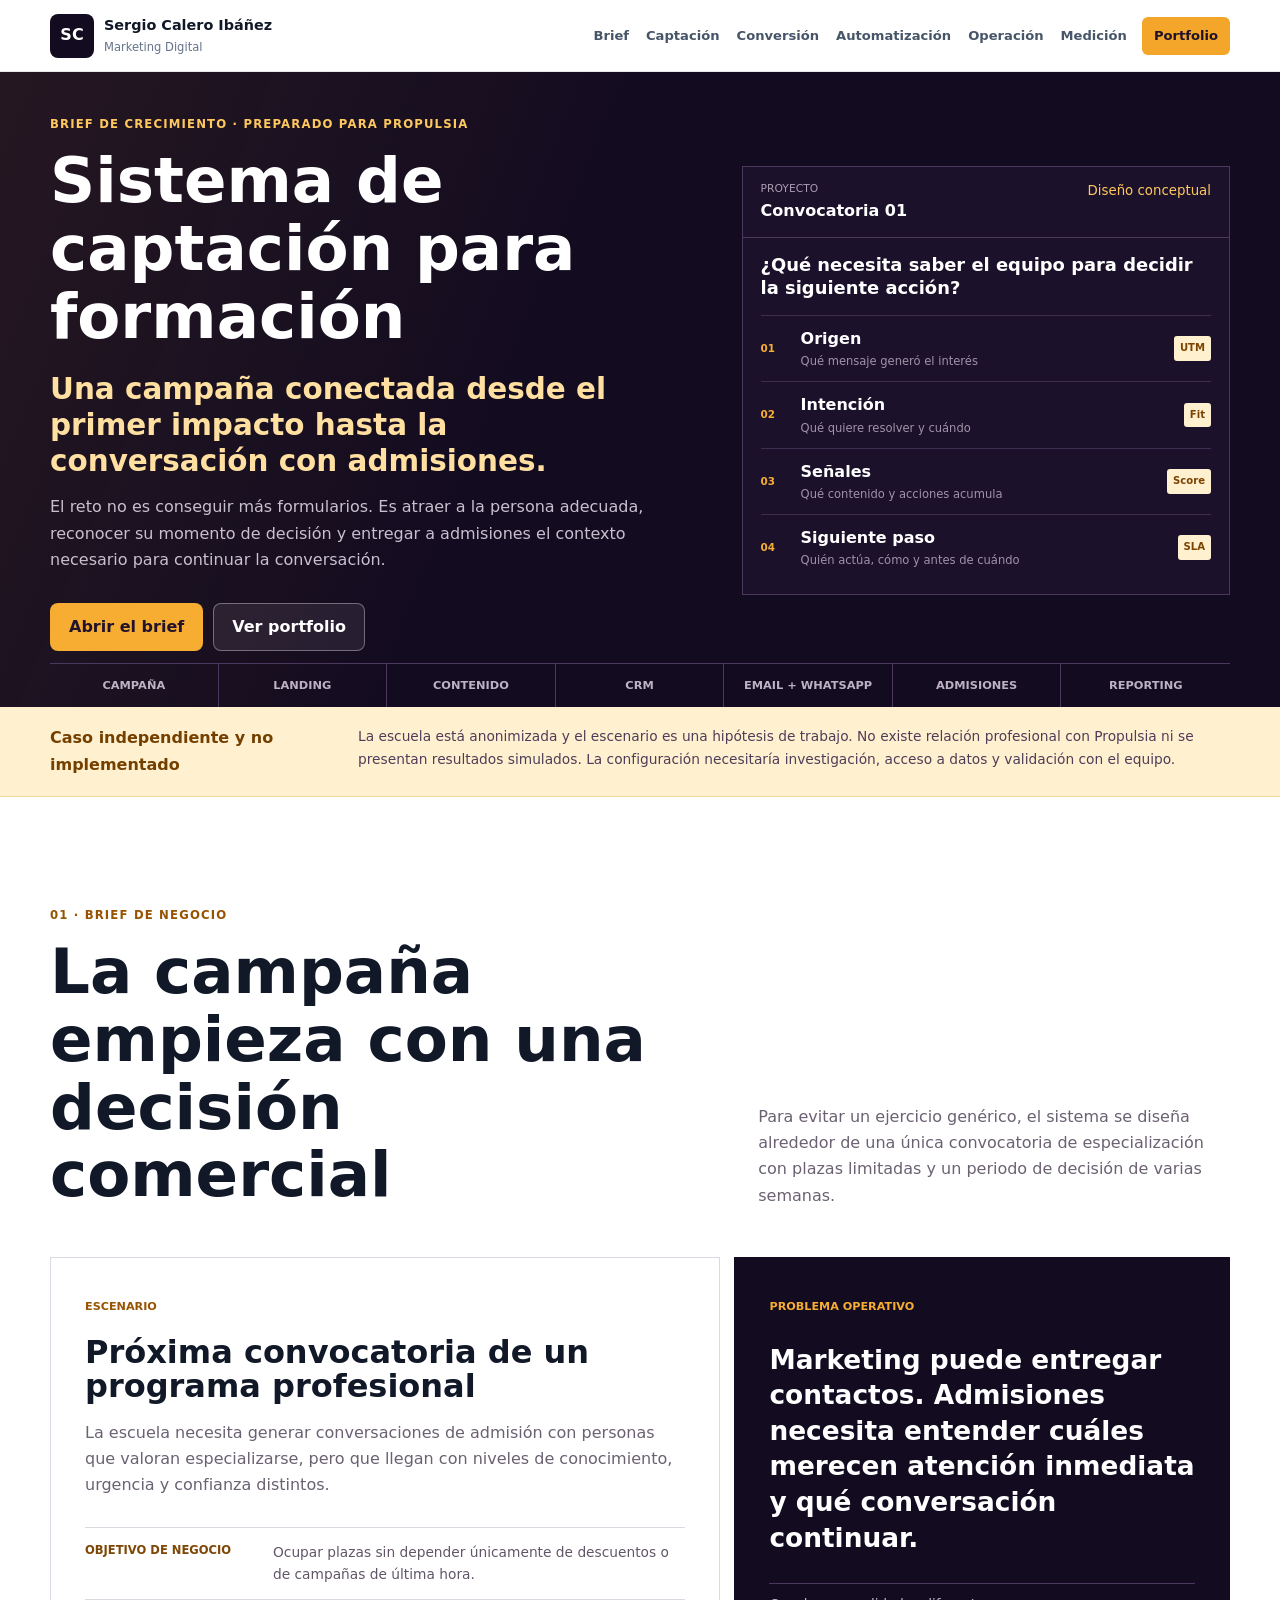
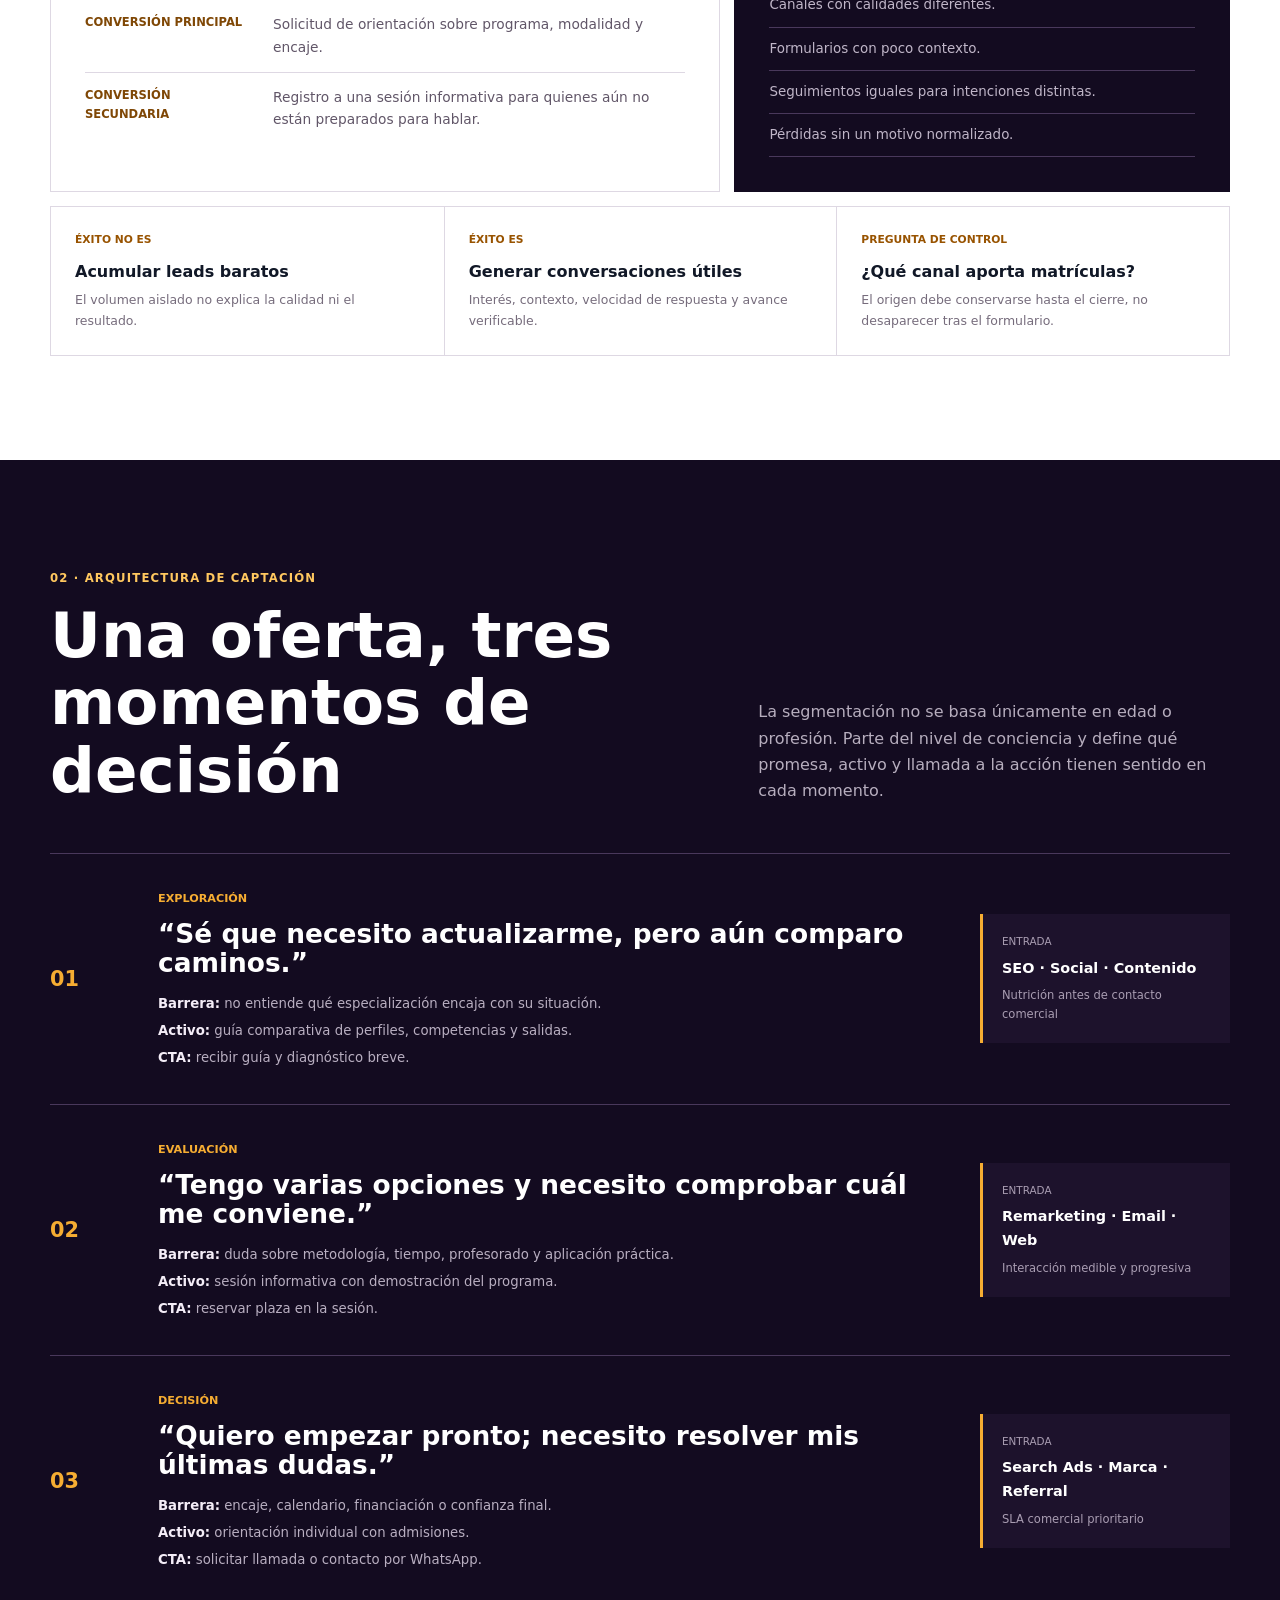
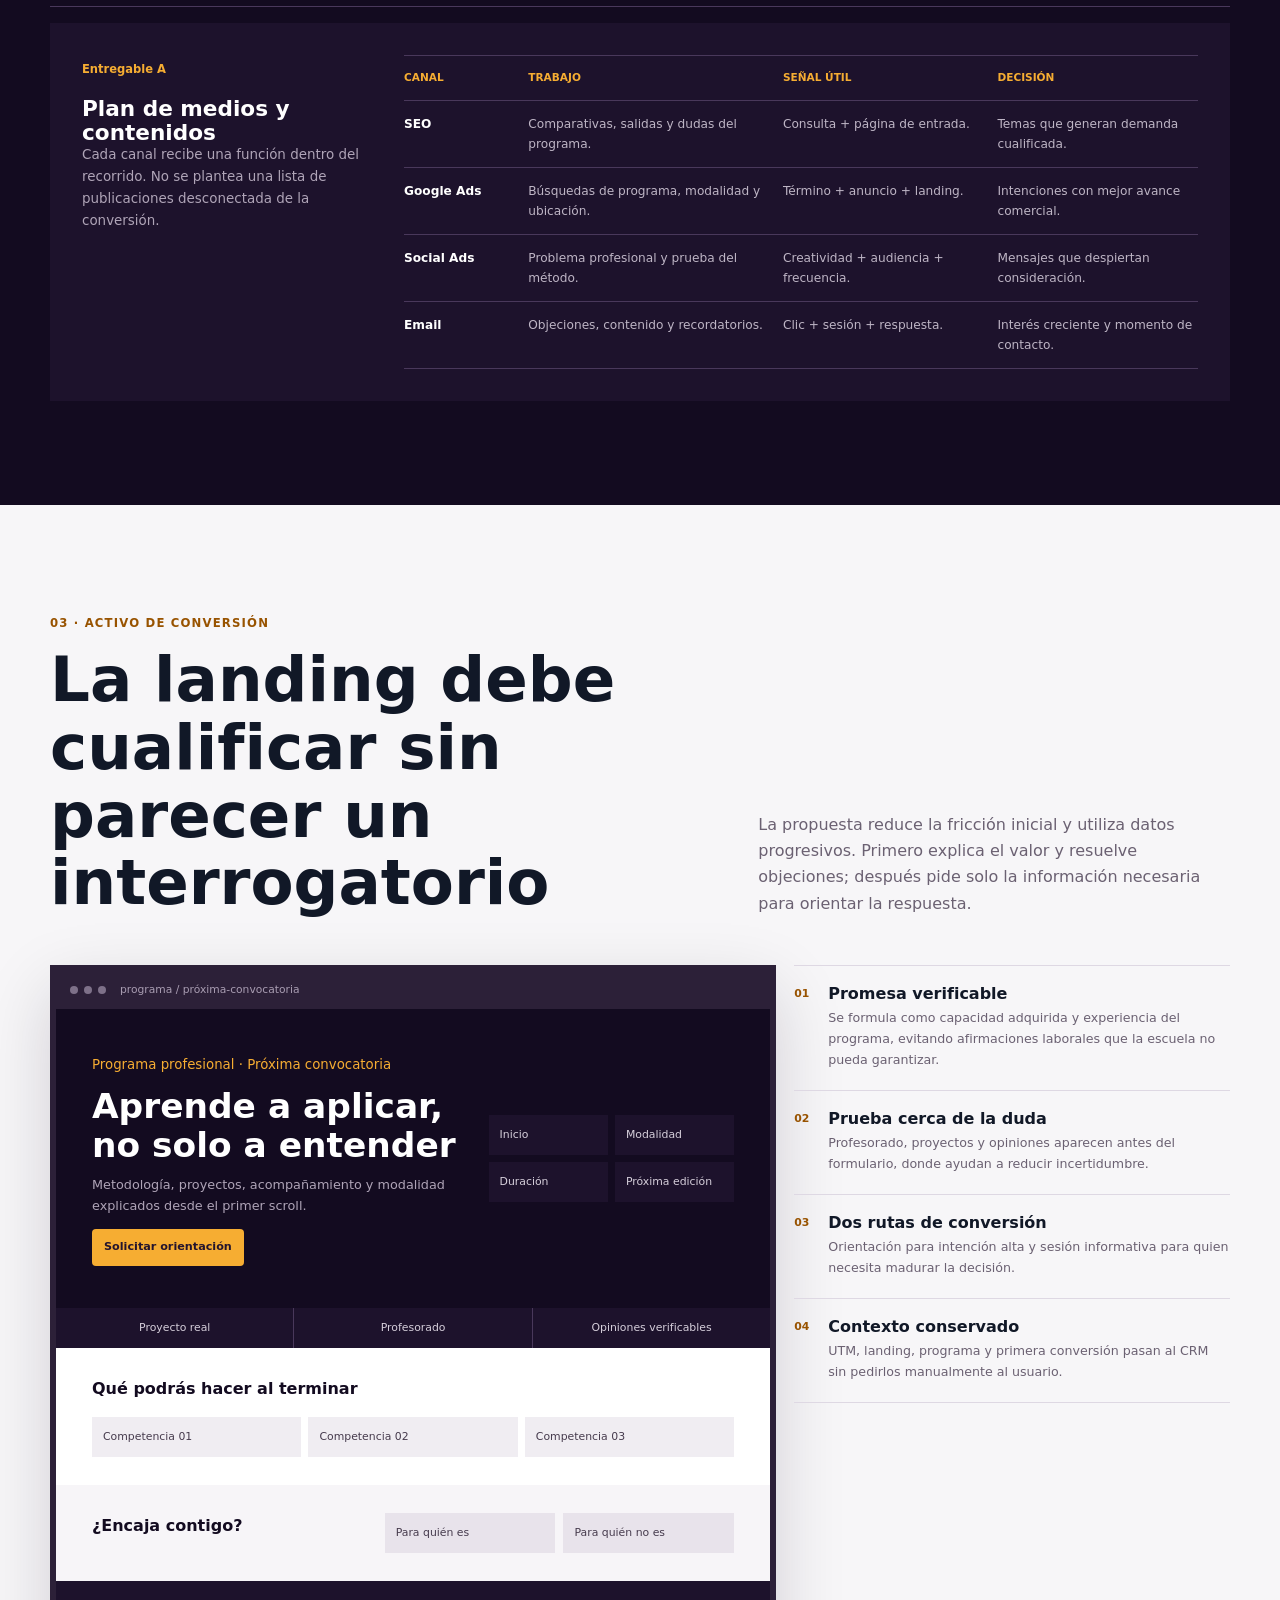
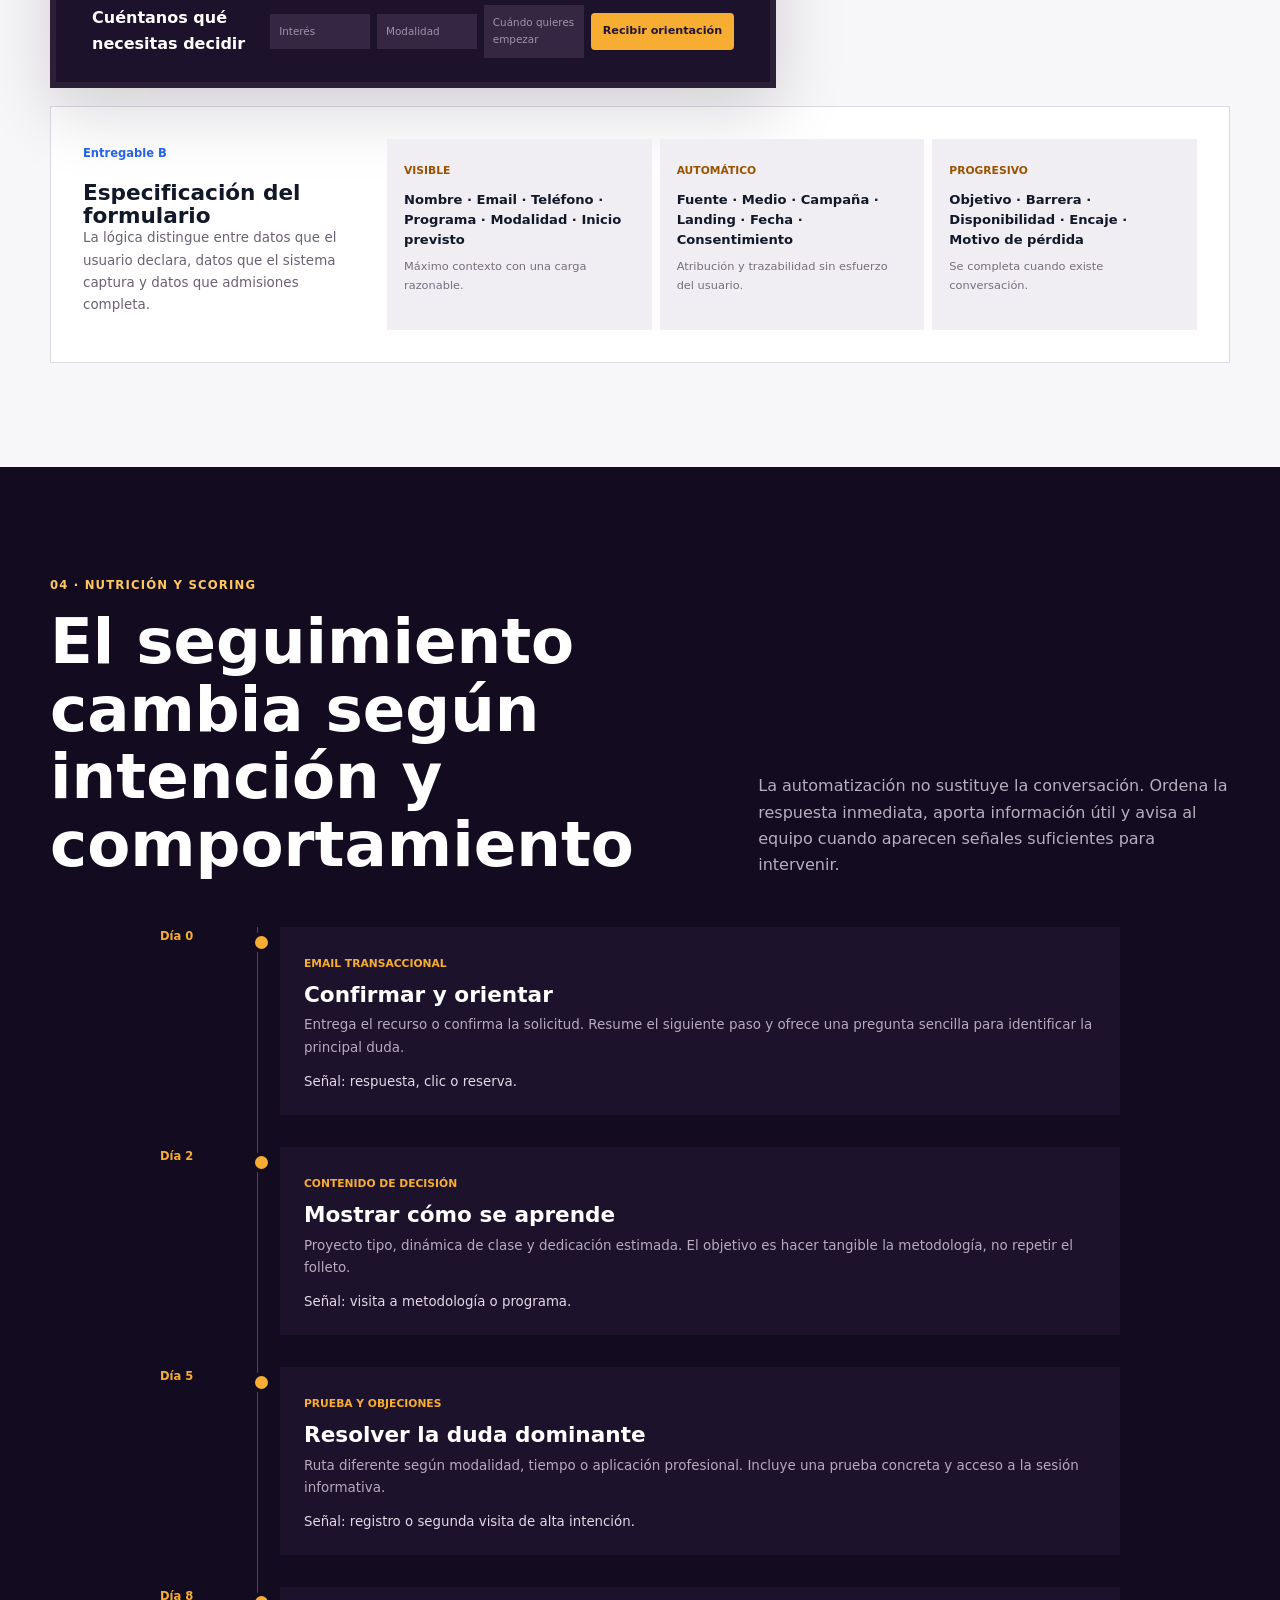
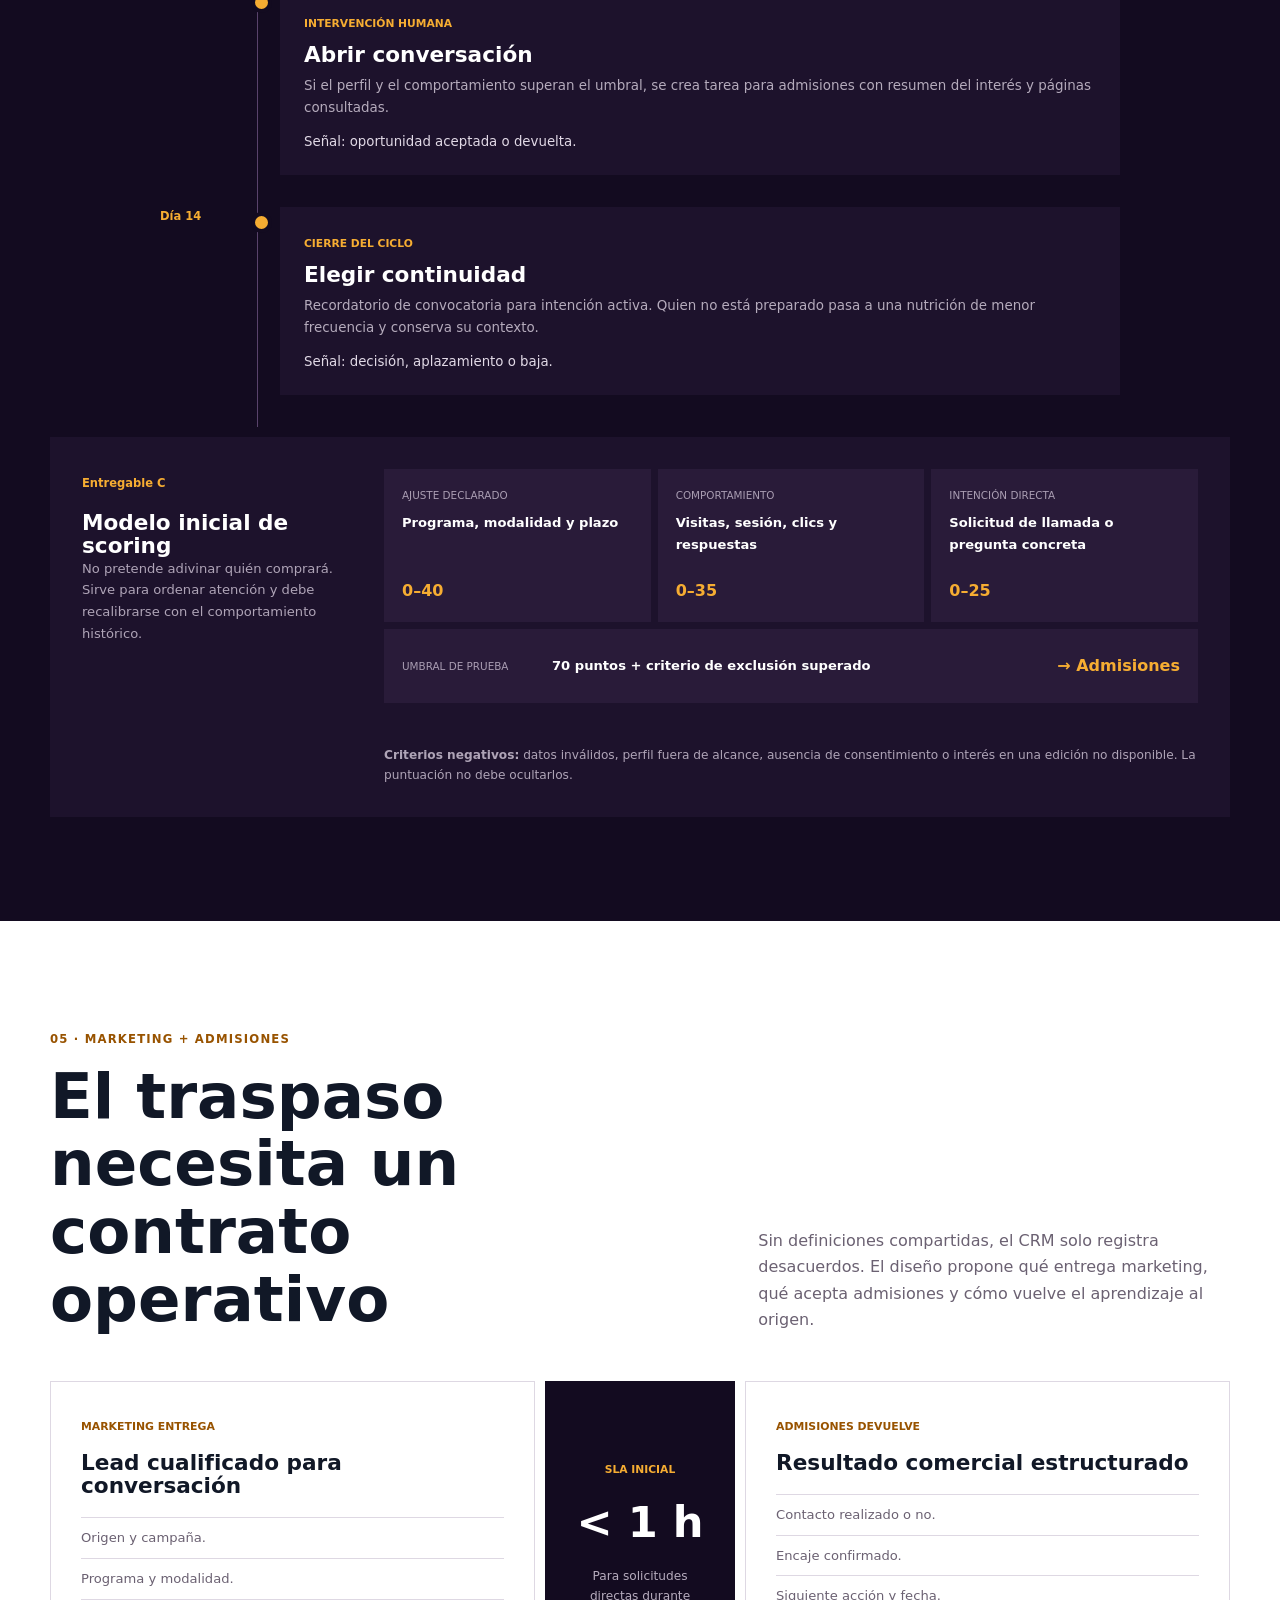
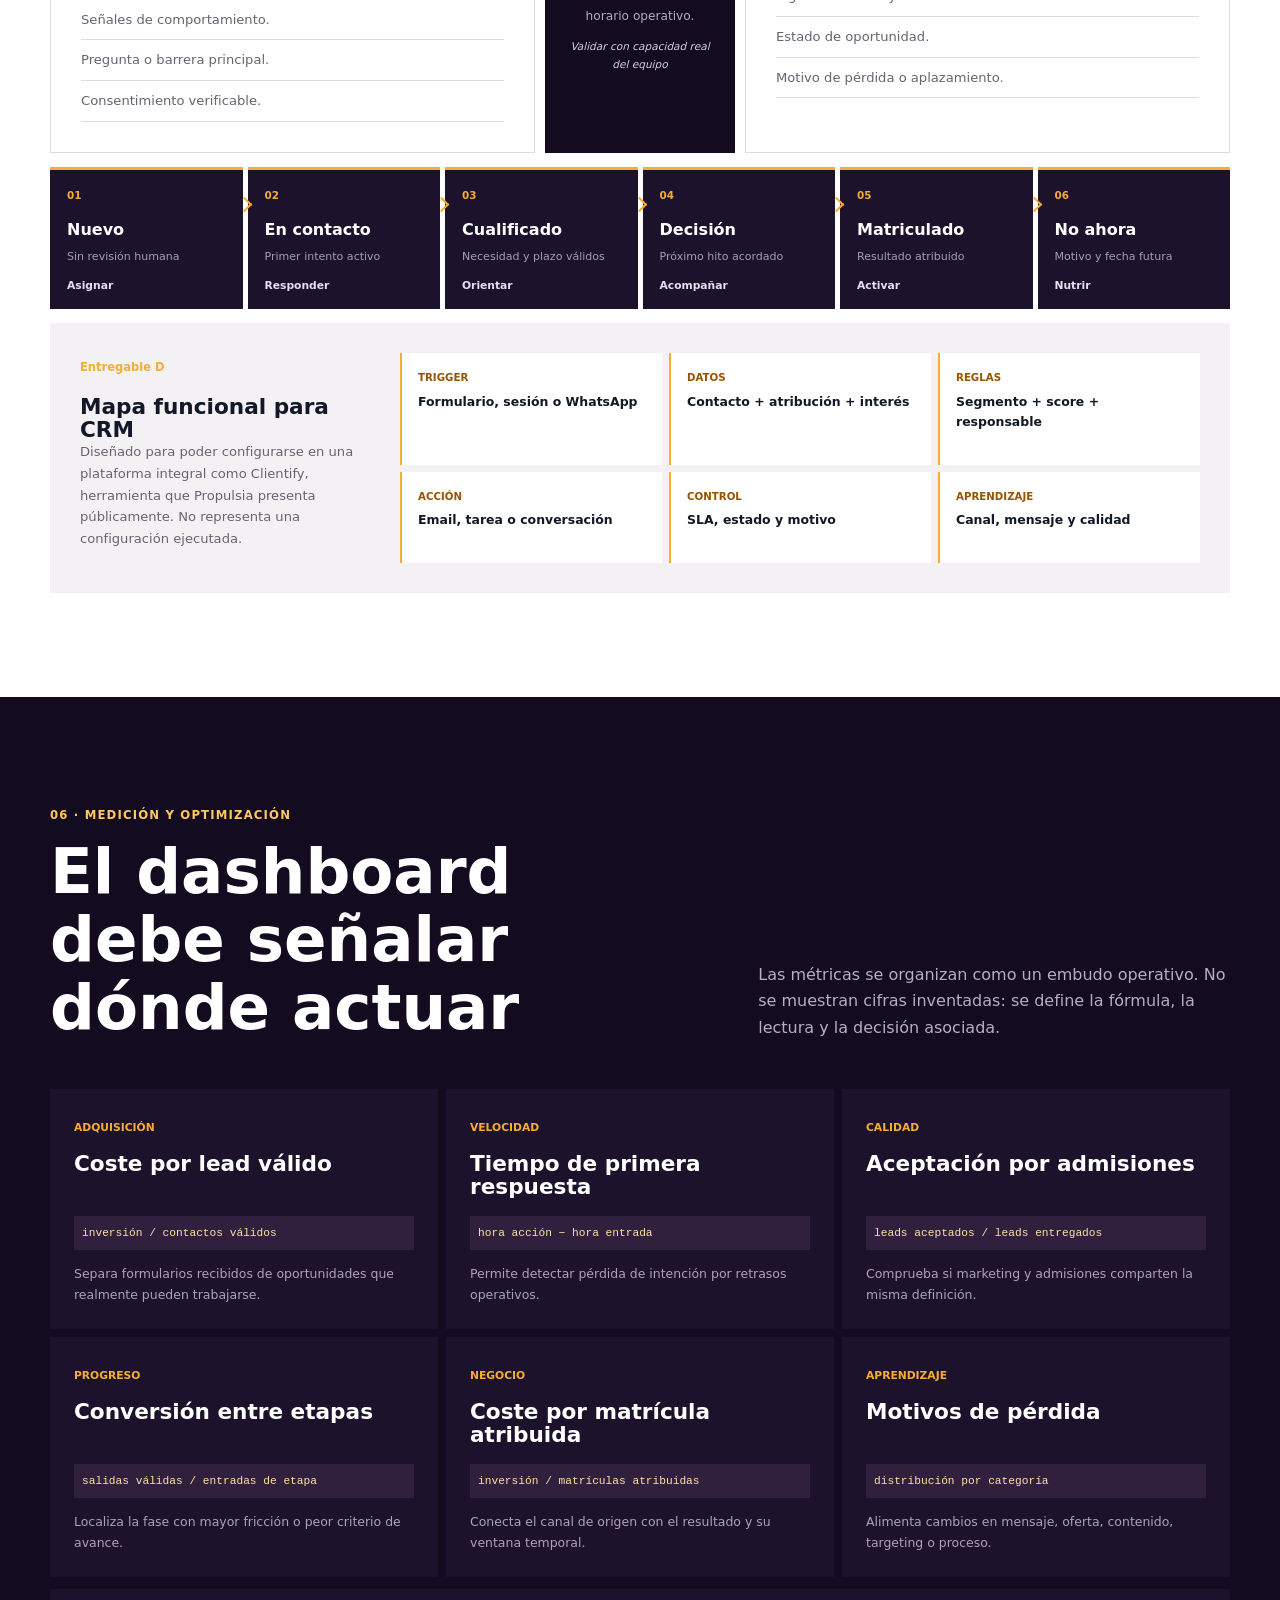
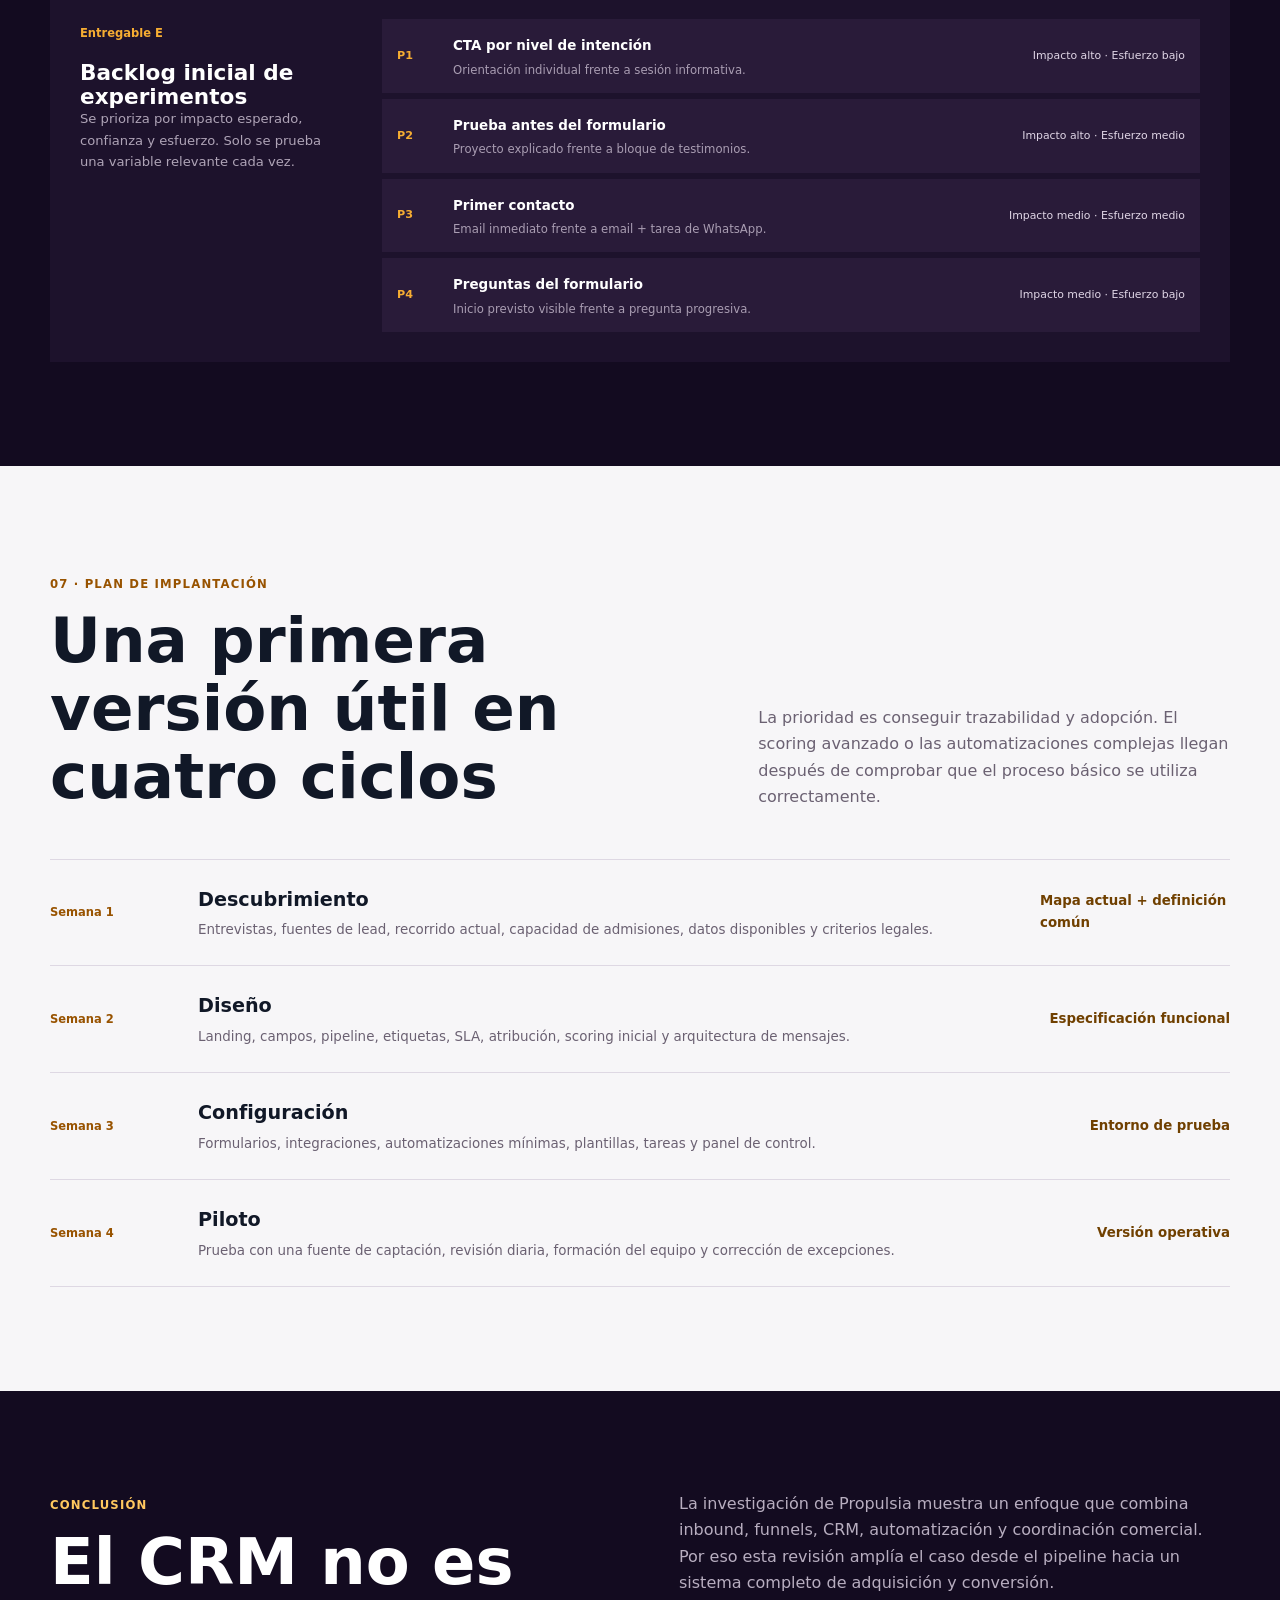
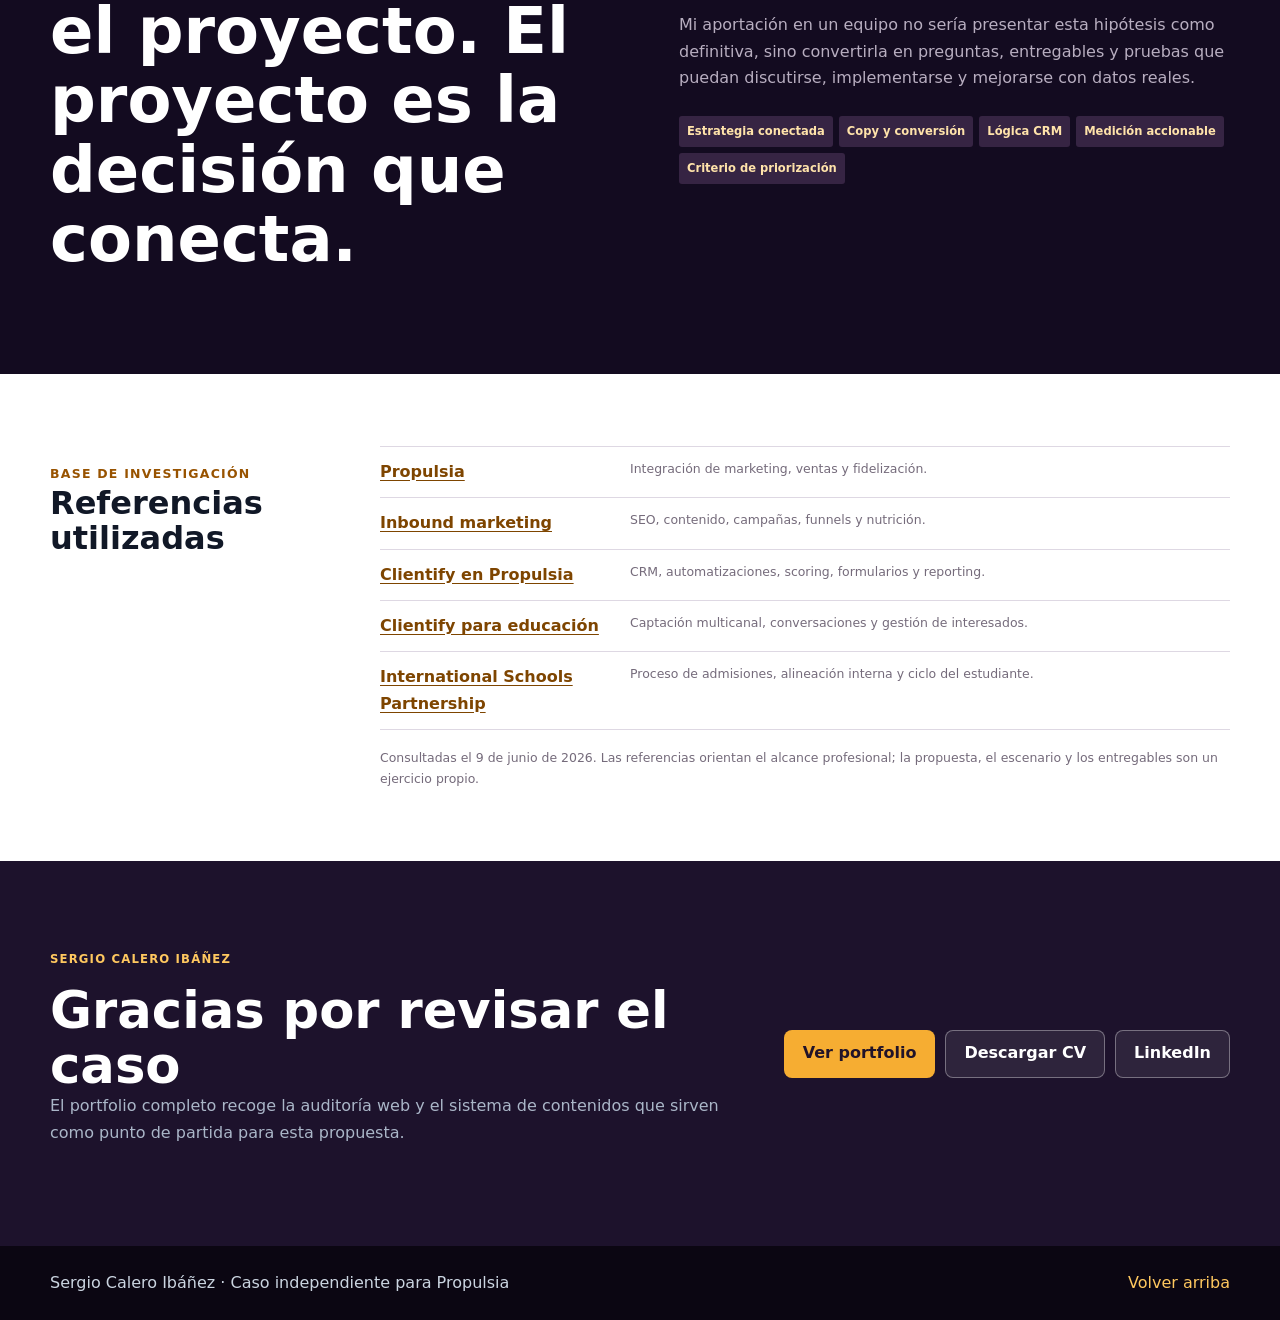
==== commit 9d88fee7: "Rebuild Propulsia growth case" ====
--- a/para/propulsia/index.html
+++ b/para/propulsia/index.html
@@ -3,22 +3,20 @@
   <head>
     <meta charset="utf-8" />
     <meta name="viewport" content="width=device-width, initial-scale=1" />
-    <title>Propuesta para Propulsia | Sergio Calero Ibáñez</title>
-    <meta name="description" content="Caso independiente de Sergio Calero Ibáñez: diseño funcional de un embudo de captación para formación conectado con CRM." />
+    <title>Sistema de captación para formación | Propuesta para Propulsia</title>
+    <meta name="description" content="Caso independiente de Sergio Calero Ibáñez: estrategia de captación, nutrición y seguimiento comercial para una convocatoria formativa." />
     <meta name="robots" content="noindex, nofollow, noarchive, nosnippet" />
     <meta name="googlebot" content="noindex, nofollow, noarchive, nosnippet" />
     <meta name="theme-color" content="#120a1f" />
-    <meta property="og:title" content="Del primer contacto a la matrícula | Propuesta para Propulsia" />
-    <meta property="og:description" content="Un ejercicio independiente sobre cómo conectar captación, seguimiento comercial y aprendizaje mediante CRM." />
+    <meta property="og:title" content="Sistema de captación para formación | Sergio Calero Ibáñez" />
+    <meta property="og:description" content="Brief de crecimiento: campaña, funnel, automatización, CRM y medición para convertir interés en conversaciones de admisión." />
     <meta property="og:type" content="website" />
-    <meta property="og:image" content="../../assets/marketing-analysis-workspace.png" />
-    <link rel="preload" href="../../assets/marketing-analysis-workspace.png" as="image" />
     <link rel="stylesheet" href="../../styles.css" />
   </head>
-  <body class="propulsia-page">
+  <body class="propulsia-page propulsia-v2">
     <a class="skip-link" href="#contenido">Saltar al contenido</a>
 
-    <header class="site-header propulsia-header" data-header>
+    <header class="site-header p2-header" data-header>
       <a class="brand" href="../../index.html" aria-label="Volver al portfolio de Sergio Calero">
         <span class="brand-mark">SC</span>
         <span><strong>Sergio Calero Ibáñez</strong><small>Marketing Digital</small></span>
@@ -26,430 +24,396 @@
       <button class="nav-toggle" type="button" aria-label="Abrir menú" aria-expanded="false" data-nav-toggle>
         <span></span><span></span><span></span>
       </button>
-      <nav class="site-nav" aria-label="Navegación de la propuesta" data-nav>
-        <a href="#encaje">Encaje</a>
-        <a href="#caso">Caso</a>
-        <a href="#pipeline">Pipeline</a>
+      <nav class="site-nav" aria-label="Navegación del caso" data-nav>
+        <a href="#brief">Brief</a>
+        <a href="#captacion">Captación</a>
+        <a href="#conversion">Conversión</a>
         <a href="#automatizacion">Automatización</a>
+        <a href="#operacion">Operación</a>
         <a href="#medicion">Medición</a>
-        <a href="#conclusion">Conclusión</a>
-        <a class="nav-cta" href="../../index.html">Ver portfolio</a>
+        <a class="nav-cta" href="../../index.html">Portfolio</a>
       </nav>
     </header>
 
     <main id="contenido">
-      <section class="hero propulsia-hero" id="inicio">
-        <img class="hero-image" src="../../assets/marketing-analysis-workspace.png" alt="" width="1672" height="941" />
-        <div class="hero-overlay"></div>
-        <div class="container propulsia-hero-layout">
-          <div class="hero-copy">
-            <p class="eyebrow light">Propuesta preparada para Propulsia · Caso independiente</p>
-            <h1>Del primer contacto a la matrícula</h1>
-            <p class="hero-lead">Diseño funcional de un embudo de captación conectado con CRM.</p>
-            <p class="hero-text">He extendido mi caso sobre una escuela de formación para responder una pregunta concreta: ¿cómo puede marketing entregar oportunidades mejor organizadas y ayudar a ventas a dar el siguiente paso correcto?</p>
-            <p class="positioning">Captación · Cualificación · CRM · Automatización · Reporting</p>
+      <section class="p2-hero" id="inicio">
+        <div class="container p2-hero-grid">
+          <div class="p2-hero-copy">
+            <p class="eyebrow light">Brief de crecimiento · Preparado para Propulsia</p>
+            <h1>Sistema de captación para formación</h1>
+            <p class="p2-hero-lead">Una campaña conectada desde el primer impacto hasta la conversación con admisiones.</p>
+            <p class="p2-hero-text">El reto no es conseguir más formularios. Es atraer a la persona adecuada, reconocer su momento de decisión y entregar a admisiones el contexto necesario para continuar la conversación.</p>
             <div class="button-row">
-              <a class="button primary" href="#caso">Ver la propuesta</a>
-              <a class="button ghost" href="../../index.html">Conocer mi trabajo</a>
-            </div>
-          </div>
-          <ol class="propulsia-hero-index" aria-label="Resumen del caso">
-            <li><span>01</span><div><strong>Captar con contexto</strong><small>No todos los formularios representan la misma intención.</small></div></li>
-            <li><span>02</span><div><strong>Ordenar el seguimiento</strong><small>Cada estado debe indicar responsable y siguiente acción.</small></div></li>
-            <li><span>03</span><div><strong>Aprender del proceso</strong><small>El CRM conecta origen, conversación y resultado.</small></div></li>
-          </ol>
-        </div>
-      </section>
-
-      <section class="propulsia-notice" aria-label="Nota sobre la propuesta">
-        <div class="container">
-          <strong>Ejercicio profesional independiente</strong>
-          <p>Esta página no representa una colaboración con Propulsia ni una auditoría de su actividad. Aplica información pública de la agencia a un caso propio y diferencia expresamente propuestas, hipótesis y resultados.</p>
-        </div>
-      </section>
-
-      <section class="section propulsia-fit" id="encaje">
-        <div class="container">
-          <header class="propulsia-section-heading">
-            <div>
-              <p class="eyebrow">Por qué Propulsia</p>
-              <h2>El punto donde marketing deja de ser una colección de canales</h2>
-            </div>
-            <p>Me interesa la forma en que Propulsia conecta captación, ventas y fidelización dentro de un mismo sistema. Ese enfoque permite evaluar el marketing por lo que ocurre después del clic, no solo por el tráfico generado.</p>
-          </header>
-
-          <div class="propulsia-fit-grid">
+              <a class="button primary" href="#brief">Abrir el brief</a>
+              <a class="button ghost" href="../../index.html">Ver portfolio</a>
+            </div>
+          </div>
+
+          <div class="p2-control" aria-label="Resumen visual del sistema propuesto">
+            <div class="p2-control-head">
+              <div><span>Proyecto</span><strong>Convocatoria 01</strong></div>
+              <small>Diseño conceptual</small>
+            </div>
+            <div class="p2-control-question">¿Qué necesita saber el equipo para decidir la siguiente acción?</div>
+            <ol>
+              <li><span>01</span><div><strong>Origen</strong><small>Qué mensaje generó el interés</small></div><b>UTM</b></li>
+              <li><span>02</span><div><strong>Intención</strong><small>Qué quiere resolver y cuándo</small></div><b>Fit</b></li>
+              <li><span>03</span><div><strong>Señales</strong><small>Qué contenido y acciones acumula</small></div><b>Score</b></li>
+              <li><span>04</span><div><strong>Siguiente paso</strong><small>Quién actúa, cómo y antes de cuándo</small></div><b>SLA</b></li>
+            </ol>
+          </div>
+        </div>
+        <div class="container p2-hero-strip">
+          <span>Campaña</span><span>Landing</span><span>Contenido</span><span>CRM</span><span>Email + WhatsApp</span><span>Admisiones</span><span>Reporting</span>
+        </div>
+      </section>
+
+      <aside class="p2-disclaimer">
+        <div class="container">
+          <strong>Caso independiente y no implementado</strong>
+          <p>La escuela está anonimizada y el escenario es una hipótesis de trabajo. No existe relación profesional con Propulsia ni se presentan resultados simulados. La configuración necesitaría investigación, acceso a datos y validación con el equipo.</p>
+        </div>
+      </aside>
+
+      <section class="section p2-brief" id="brief">
+        <div class="container">
+          <header class="p2-heading">
+            <div>
+              <p class="eyebrow">01 · Brief de negocio</p>
+              <h2>La campaña empieza con una decisión comercial</h2>
+            </div>
+            <p>Para evitar un ejercicio genérico, el sistema se diseña alrededor de una única convocatoria de especialización con plazas limitadas y un periodo de decisión de varias semanas.</p>
+          </header>
+
+          <div class="p2-brief-grid">
+            <article class="p2-brief-main">
+              <span>Escenario</span>
+              <h3>Próxima convocatoria de un programa profesional</h3>
+              <p>La escuela necesita generar conversaciones de admisión con personas que valoran especializarse, pero que llegan con niveles de conocimiento, urgencia y confianza distintos.</p>
+              <dl>
+                <div><dt>Objetivo de negocio</dt><dd>Ocupar plazas sin depender únicamente de descuentos o de campañas de última hora.</dd></div>
+                <div><dt>Conversión principal</dt><dd>Solicitud de orientación sobre programa, modalidad y encaje.</dd></div>
+                <div><dt>Conversión secundaria</dt><dd>Registro a una sesión informativa para quienes aún no están preparados para hablar.</dd></div>
+              </dl>
+            </article>
+            <article class="p2-problem">
+              <span>Problema operativo</span>
+              <blockquote>Marketing puede entregar contactos. Admisiones necesita entender cuáles merecen atención inmediata y qué conversación continuar.</blockquote>
+              <ul>
+                <li>Canales con calidades diferentes.</li>
+                <li>Formularios con poco contexto.</li>
+                <li>Seguimientos iguales para intenciones distintas.</li>
+                <li>Pérdidas sin un motivo normalizado.</li>
+              </ul>
+            </article>
+          </div>
+
+          <div class="p2-success">
+            <div><span>Éxito no es</span><strong>Acumular leads baratos</strong><p>El volumen aislado no explica la calidad ni el resultado.</p></div>
+            <div><span>Éxito es</span><strong>Generar conversaciones útiles</strong><p>Interés, contexto, velocidad de respuesta y avance verificable.</p></div>
+            <div><span>Pregunta de control</span><strong>¿Qué canal aporta matrículas?</strong><p>El origen debe conservarse hasta el cierre, no desaparecer tras el formulario.</p></div>
+          </div>
+        </div>
+      </section>
+
+      <section class="section p2-strategy" id="captacion">
+        <div class="container">
+          <header class="p2-heading p2-heading-light">
+            <div>
+              <p class="eyebrow light">02 · Arquitectura de captación</p>
+              <h2>Una oferta, tres momentos de decisión</h2>
+            </div>
+            <p>La segmentación no se basa únicamente en edad o profesión. Parte del nivel de conciencia y define qué promesa, activo y llamada a la acción tienen sentido en cada momento.</p>
+          </header>
+
+          <div class="p2-intent">
             <article>
-              <span>01 · Integración</span>
-              <h3>Marketing y ventas comparten el proceso</h3>
-              <p>La propuesta pública de Propulsia sitúa el CRM como punto de unión entre adquisición, seguimiento comercial y relación con el cliente.</p>
+              <div class="p2-intent-index">01</div>
+              <div class="p2-intent-copy">
+                <span>Exploración</span>
+                <h3>“Sé que necesito actualizarme, pero aún comparo caminos.”</h3>
+                <p><strong>Barrera:</strong> no entiende qué especialización encaja con su situación.</p>
+                <p><strong>Activo:</strong> guía comparativa de perfiles, competencias y salidas.</p>
+                <p><strong>CTA:</strong> recibir guía y diagnóstico breve.</p>
+              </div>
+              <div class="p2-intent-channel"><span>Entrada</span><strong>SEO · Social · Contenido</strong><small>Nutrición antes de contacto comercial</small></div>
             </article>
             <article>
-              <span>02 · Especialización</span>
-              <h3>Un contexto educativo real</h3>
-              <p>La agencia trabaja el marketing educativo, donde captar un contacto no basta: el futuro alumno necesita información, confianza y acompañamiento antes de decidir.</p>
+              <div class="p2-intent-index">02</div>
+              <div class="p2-intent-copy">
+                <span>Evaluación</span>
+                <h3>“Tengo varias opciones y necesito comprobar cuál me conviene.”</h3>
+                <p><strong>Barrera:</strong> duda sobre metodología, tiempo, profesorado y aplicación práctica.</p>
+                <p><strong>Activo:</strong> sesión informativa con demostración del programa.</p>
+                <p><strong>CTA:</strong> reservar plaza en la sesión.</p>
+              </div>
+              <div class="p2-intent-channel"><span>Entrada</span><strong>Remarketing · Email · Web</strong><small>Interacción medible y progresiva</small></div>
             </article>
             <article>
-              <span>03 · Método</span>
-              <h3>Automatizar con una función clara</h3>
-              <p>La automatización tiene sentido cuando reduce tareas repetitivas, evita oportunidades olvidadas y conserva el contexto que necesita la siguiente persona.</p>
+              <div class="p2-intent-index">03</div>
+              <div class="p2-intent-copy">
+                <span>Decisión</span>
+                <h3>“Quiero empezar pronto; necesito resolver mis últimas dudas.”</h3>
+                <p><strong>Barrera:</strong> encaje, calendario, financiación o confianza final.</p>
+                <p><strong>Activo:</strong> orientación individual con admisiones.</p>
+                <p><strong>CTA:</strong> solicitar llamada o contacto por WhatsApp.</p>
+              </div>
+              <div class="p2-intent-channel"><span>Entrada</span><strong>Search Ads · Marca · Referral</strong><small>SLA comercial prioritario</small></div>
             </article>
           </div>
 
-          <div class="propulsia-thesis">
-            <p>La idea central del caso</p>
-            <blockquote>Una buena captación no termina al enviar un formulario. Termina cuando el equipo sabe quién ha mostrado interés, qué necesita, qué debe ocurrir después y qué se ha aprendido del resultado.</blockquote>
-          </div>
-        </div>
-      </section>
-
-      <section class="section propulsia-case" id="caso">
-        <div class="container">
-          <header class="propulsia-section-heading light-heading">
-            <div>
-              <p class="eyebrow light">Caso aplicado</p>
-              <h2>Una escuela de formación con contactos, pero sin continuidad visible</h2>
-            </div>
-            <p>El punto de partida es hipotético y deliberadamente sencillo: una escuela recibe solicitudes desde varios canales, pero el seguimiento depende de tareas manuales y la información llega fragmentada.</p>
-          </header>
-
-          <div class="propulsia-brief">
-            <article>
-              <span>Contexto</span>
-              <p>Oferta de cursos presenciales y online. El usuario suele comparar modalidad, programa, horarios, financiación y salidas antes de hablar con admisiones.</p>
-            </article>
-            <article>
-              <span>Problema</span>
-              <p>Los contactos entran con diferente intención y pocos datos. Sin un criterio compartido, se responde igual a perfiles distintos o se pierde tiempo reconstruyendo su recorrido.</p>
-            </article>
-            <article>
-              <span>Objetivo</span>
-              <p>Diseñar un sistema mínimo que capture contexto, priorice oportunidades y asigne una siguiente acción sin sustituir el criterio del equipo comercial.</p>
-            </article>
-            <article>
-              <span>Límite</span>
-              <p>No se implementa un CRM ni se proyectan ventas. Se define la lógica funcional que habría que validar con datos, equipo, tecnología y procesos reales.</p>
-            </article>
-          </div>
-
-          <div class="propulsia-system-map">
-            <div class="system-map-intro">
-              <span class="block-number">01</span>
-              <h3>Del canal al aprendizaje</h3>
-              <p>El sistema no se diseña como una secuencia de herramientas, sino como una cadena de decisiones. Cada bloque debe entregar información útil al siguiente.</p>
-            </div>
-            <ol aria-label="Recorrido propuesto del lead">
-              <li><span>01</span><strong>Atracción</strong><small>SEO, campañas, contenidos, redes o recomendación.</small></li>
-              <li><span>02</span><strong>Conversión</strong><small>Landing, formulario, descarga o contacto directo.</small></li>
-              <li><span>03</span><strong>Contexto</strong><small>Curso, modalidad, plazo, origen y consentimiento.</small></li>
-              <li><span>04</span><strong>Cualificación</strong><small>Ajuste, intención y acción necesaria.</small></li>
-              <li><span>05</span><strong>Seguimiento</strong><small>Conversación, recordatorio, contenido o reunión.</small></li>
-              <li><span>06</span><strong>Resultado</strong><small>Matrícula, pérdida, aplazamiento o nutrición.</small></li>
-              <li><span>07</span><strong>Aprendizaje</strong><small>Calidad por origen, fricciones y motivos de pérdida.</small></li>
+          <div class="p2-channel-plan">
+            <div class="p2-channel-title">
+              <span class="block-number">Entregable A</span>
+              <h3>Plan de medios y contenidos</h3>
+              <p>Cada canal recibe una función dentro del recorrido. No se plantea una lista de publicaciones desconectada de la conversión.</p>
+            </div>
+            <div class="p2-channel-table">
+              <div class="p2-channel-row p2-channel-head"><span>Canal</span><span>Trabajo</span><span>Señal útil</span><span>Decisión</span></div>
+              <div class="p2-channel-row"><strong>SEO</strong><span>Comparativas, salidas y dudas del programa.</span><span>Consulta + página de entrada.</span><span>Temas que generan demanda cualificada.</span></div>
+              <div class="p2-channel-row"><strong>Google Ads</strong><span>Búsquedas de programa, modalidad y ubicación.</span><span>Término + anuncio + landing.</span><span>Intenciones con mejor avance comercial.</span></div>
+              <div class="p2-channel-row"><strong>Social Ads</strong><span>Problema profesional y prueba del método.</span><span>Creatividad + audiencia + frecuencia.</span><span>Mensajes que despiertan consideración.</span></div>
+              <div class="p2-channel-row"><strong>Email</strong><span>Objeciones, contenido y recordatorios.</span><span>Clic + sesión + respuesta.</span><span>Interés creciente y momento de contacto.</span></div>
+            </div>
+          </div>
+        </div>
+      </section>
+
+      <section class="section p2-conversion" id="conversion">
+        <div class="container">
+          <header class="p2-heading">
+            <div>
+              <p class="eyebrow">03 · Activo de conversión</p>
+              <h2>La landing debe cualificar sin parecer un interrogatorio</h2>
+            </div>
+            <p>La propuesta reduce la fricción inicial y utiliza datos progresivos. Primero explica el valor y resuelve objeciones; después pide solo la información necesaria para orientar la respuesta.</p>
+          </header>
+
+          <div class="p2-landing">
+            <div class="p2-wireframe">
+              <div class="p2-browser-bar"><i></i><i></i><i></i><span>programa / próxima-convocatoria</span></div>
+              <section class="p2-wf-hero">
+                <div><small>Programa profesional · Próxima convocatoria</small><strong>Aprende a aplicar, no solo a entender</strong><p>Metodología, proyectos, acompañamiento y modalidad explicados desde el primer scroll.</p><b>Solicitar orientación</b></div>
+                <aside><span>Inicio</span><span>Modalidad</span><span>Duración</span><span>Próxima edición</span></aside>
+              </section>
+              <div class="p2-wf-proof"><span>Proyecto real</span><span>Profesorado</span><span>Opiniones verificables</span></div>
+              <div class="p2-wf-content">
+                <strong>Qué podrás hacer al terminar</strong>
+                <div><span>Competencia 01</span><span>Competencia 02</span><span>Competencia 03</span></div>
+              </div>
+              <div class="p2-wf-decision"><strong>¿Encaja contigo?</strong><span>Para quién es</span><span>Para quién no es</span></div>
+              <div class="p2-wf-form"><strong>Cuéntanos qué necesitas decidir</strong><span>Interés</span><span>Modalidad</span><span>Cuándo quieres empezar</span><b>Recibir orientación</b></div>
+            </div>
+
+            <div class="p2-landing-notes">
+              <div><span>01</span><h3>Promesa verificable</h3><p>Se formula como capacidad adquirida y experiencia del programa, evitando afirmaciones laborales que la escuela no pueda garantizar.</p></div>
+              <div><span>02</span><h3>Prueba cerca de la duda</h3><p>Profesorado, proyectos y opiniones aparecen antes del formulario, donde ayudan a reducir incertidumbre.</p></div>
+              <div><span>03</span><h3>Dos rutas de conversión</h3><p>Orientación para intención alta y sesión informativa para quien necesita madurar la decisión.</p></div>
+              <div><span>04</span><h3>Contexto conservado</h3><p>UTM, landing, programa y primera conversión pasan al CRM sin pedirlos manualmente al usuario.</p></div>
+            </div>
+          </div>
+
+          <div class="p2-form-spec">
+            <div>
+              <span class="block-number">Entregable B</span>
+              <h3>Especificación del formulario</h3>
+              <p>La lógica distingue entre datos que el usuario declara, datos que el sistema captura y datos que admisiones completa.</p>
+            </div>
+            <div class="p2-field-groups">
+              <article><span>Visible</span><strong>Nombre · Email · Teléfono · Programa · Modalidad · Inicio previsto</strong><small>Máximo contexto con una carga razonable.</small></article>
+              <article><span>Automático</span><strong>Fuente · Medio · Campaña · Landing · Fecha · Consentimiento</strong><small>Atribución y trazabilidad sin esfuerzo del usuario.</small></article>
+              <article><span>Progresivo</span><strong>Objetivo · Barrera · Disponibilidad · Encaje · Motivo de pérdida</strong><small>Se completa cuando existe conversación.</small></article>
+            </div>
+          </div>
+        </div>
+      </section>
+
+      <section class="section p2-automation" id="automatizacion">
+        <div class="container">
+          <header class="p2-heading p2-heading-light">
+            <div>
+              <p class="eyebrow light">04 · Nutrición y scoring</p>
+              <h2>El seguimiento cambia según intención y comportamiento</h2>
+            </div>
+            <p>La automatización no sustituye la conversación. Ordena la respuesta inmediata, aporta información útil y avisa al equipo cuando aparecen señales suficientes para intervenir.</p>
+          </header>
+
+          <div class="p2-journey">
+            <div class="p2-journey-rail" aria-hidden="true"></div>
+            <article><time>Día 0</time><div><span>Email transaccional</span><h3>Confirmar y orientar</h3><p>Entrega el recurso o confirma la solicitud. Resume el siguiente paso y ofrece una pregunta sencilla para identificar la principal duda.</p><small>Señal: respuesta, clic o reserva.</small></div></article>
+            <article><time>Día 2</time><div><span>Contenido de decisión</span><h3>Mostrar cómo se aprende</h3><p>Proyecto tipo, dinámica de clase y dedicación estimada. El objetivo es hacer tangible la metodología, no repetir el folleto.</p><small>Señal: visita a metodología o programa.</small></div></article>
+            <article><time>Día 5</time><div><span>Prueba y objeciones</span><h3>Resolver la duda dominante</h3><p>Ruta diferente según modalidad, tiempo o aplicación profesional. Incluye una prueba concreta y acceso a la sesión informativa.</p><small>Señal: registro o segunda visita de alta intención.</small></div></article>
+            <article><time>Día 8</time><div><span>Intervención humana</span><h3>Abrir conversación</h3><p>Si el perfil y el comportamiento superan el umbral, se crea tarea para admisiones con resumen del interés y páginas consultadas.</p><small>Señal: oportunidad aceptada o devuelta.</small></div></article>
+            <article><time>Día 14</time><div><span>Cierre del ciclo</span><h3>Elegir continuidad</h3><p>Recordatorio de convocatoria para intención activa. Quien no está preparado pasa a una nutrición de menor frecuencia y conserva su contexto.</p><small>Señal: decisión, aplazamiento o baja.</small></div></article>
+          </div>
+
+          <div class="p2-scoring">
+            <div class="p2-scoring-intro">
+              <span class="block-number">Entregable C</span>
+              <h3>Modelo inicial de scoring</h3>
+              <p>No pretende adivinar quién comprará. Sirve para ordenar atención y debe recalibrarse con el comportamiento histórico.</p>
+            </div>
+            <div class="p2-score-matrix">
+              <div><span>Ajuste declarado</span><strong>Programa, modalidad y plazo</strong><b>0–40</b></div>
+              <div><span>Comportamiento</span><strong>Visitas, sesión, clics y respuestas</strong><b>0–35</b></div>
+              <div><span>Intención directa</span><strong>Solicitud de llamada o pregunta concreta</strong><b>0–25</b></div>
+              <div class="p2-score-output"><span>Umbral de prueba</span><strong>70 puntos + criterio de exclusión superado</strong><b>→ Admisiones</b></div>
+            </div>
+            <p class="p2-score-note"><strong>Criterios negativos:</strong> datos inválidos, perfil fuera de alcance, ausencia de consentimiento o interés en una edición no disponible. La puntuación no debe ocultarlos.</p>
+          </div>
+        </div>
+      </section>
+
+      <section class="section p2-operation" id="operacion">
+        <div class="container">
+          <header class="p2-heading">
+            <div>
+              <p class="eyebrow">05 · Marketing + admisiones</p>
+              <h2>El traspaso necesita un contrato operativo</h2>
+            </div>
+            <p>Sin definiciones compartidas, el CRM solo registra desacuerdos. El diseño propone qué entrega marketing, qué acepta admisiones y cómo vuelve el aprendizaje al origen.</p>
+          </header>
+
+          <div class="p2-handoff">
+            <div class="p2-team p2-team-marketing">
+              <span>Marketing entrega</span>
+              <h3>Lead cualificado para conversación</h3>
+              <ul><li>Origen y campaña.</li><li>Programa y modalidad.</li><li>Señales de comportamiento.</li><li>Pregunta o barrera principal.</li><li>Consentimiento verificable.</li></ul>
+            </div>
+            <div class="p2-sla">
+              <span>SLA inicial</span>
+              <strong>&lt; 1 h</strong>
+              <p>Para solicitudes directas durante horario operativo.</p>
+              <i>Validar con capacidad real del equipo</i>
+            </div>
+            <div class="p2-team p2-team-sales">
+              <span>Admisiones devuelve</span>
+              <h3>Resultado comercial estructurado</h3>
+              <ul><li>Contacto realizado o no.</li><li>Encaje confirmado.</li><li>Siguiente acción y fecha.</li><li>Estado de oportunidad.</li><li>Motivo de pérdida o aplazamiento.</li></ul>
+            </div>
+          </div>
+
+          <div class="p2-pipeline">
+            <div><span>01</span><strong>Nuevo</strong><small>Sin revisión humana</small><b>Asignar</b></div>
+            <div><span>02</span><strong>En contacto</strong><small>Primer intento activo</small><b>Responder</b></div>
+            <div><span>03</span><strong>Cualificado</strong><small>Necesidad y plazo válidos</small><b>Orientar</b></div>
+            <div><span>04</span><strong>Decisión</strong><small>Próximo hito acordado</small><b>Acompañar</b></div>
+            <div><span>05</span><strong>Matriculado</strong><small>Resultado atribuido</small><b>Activar</b></div>
+            <div><span>06</span><strong>No ahora</strong><small>Motivo y fecha futura</small><b>Nutrir</b></div>
+          </div>
+
+          <div class="p2-automation-map">
+            <div>
+              <span class="block-number">Entregable D</span>
+              <h3>Mapa funcional para CRM</h3>
+              <p>Diseñado para poder configurarse en una plataforma integral como Clientify, herramienta que Propulsia presenta públicamente. No representa una configuración ejecutada.</p>
+            </div>
+            <ol>
+              <li><span>Trigger</span><strong>Formulario, sesión o WhatsApp</strong></li>
+              <li><span>Datos</span><strong>Contacto + atribución + interés</strong></li>
+              <li><span>Reglas</span><strong>Segmento + score + responsable</strong></li>
+              <li><span>Acción</span><strong>Email, tarea o conversación</strong></li>
+              <li><span>Control</span><strong>SLA, estado y motivo</strong></li>
+              <li><span>Aprendizaje</span><strong>Canal, mensaje y calidad</strong></li>
             </ol>
           </div>
         </div>
       </section>
 
-      <section class="section propulsia-data-section" id="pipeline">
-        <div class="container">
-          <header class="propulsia-section-heading">
-            <div>
-              <p class="eyebrow">Diseño del CRM</p>
-              <h2>Pedir menos datos, pero pedir los que cambian una decisión</h2>
-            </div>
-            <p>El formulario no debería convertirse en una entrevista. La información inicial se limita a lo necesario para responder bien; el resto se completa durante la conversación.</p>
-          </header>
-
-          <div class="propulsia-data-model">
-            <article class="essential-data">
-              <div>
-                <span class="block-number">02</span>
-                <h3>Datos de entrada</h3>
-                <p>Campos visibles o capturados automáticamente al producirse la conversión.</p>
-              </div>
-              <dl>
-                <div><dt>Identificación</dt><dd>Nombre, email y teléfono si la vía de contacto lo requiere.</dd></div>
-                <div><dt>Interés</dt><dd>Programa o área formativa consultada y modalidad preferida.</dd></div>
-                <div><dt>Momento</dt><dd>Fecha aproximada en la que valora comenzar.</dd></div>
-                <div><dt>Origen</dt><dd>Canal, campaña, contenido y landing que precedieron al contacto.</dd></div>
-                <div><dt>Permiso</dt><dd>Consentimiento y preferencias para comunicaciones posteriores.</dd></div>
-              </dl>
-            </article>
-            <article class="progressive-data">
-              <div>
-                <span class="block-number">03</span>
-                <h3>Datos progresivos</h3>
-                <p>Información que adquiere valor cuando existe conversación, no antes.</p>
-              </div>
-              <dl>
-                <div><dt>Situación</dt><dd>Objetivo profesional, disponibilidad y principal duda.</dd></div>
-                <div><dt>Ajuste</dt><dd>Encaje entre necesidad, programa, modalidad y calendario.</dd></div>
-                <div><dt>Interacción</dt><dd>Correos abiertos, páginas relevantes, llamadas y reuniones.</dd></div>
-                <div><dt>Bloqueo</dt><dd>Precio, horario, confianza, decisión pendiente o falta de encaje.</dd></div>
-                <div><dt>Siguiente paso</dt><dd>Responsable, fecha y acción acordada con el contacto.</dd></div>
-              </dl>
-            </article>
-          </div>
-
-          <div class="propulsia-pipeline">
-            <div class="pipeline-heading">
-              <div>
-                <span class="block-number">04</span>
-                <h3>Pipeline propuesto</h3>
-              </div>
-              <p>Los estados describen qué se sabe del contacto. No son una lista de tareas ni una valoración subjetiva.</p>
-            </div>
-            <ol aria-label="Estados propuestos del pipeline">
-              <li>
-                <span>01</span>
-                <div><strong>Nuevo contacto</strong><small>Conversión registrada, todavía sin revisión humana.</small></div>
-                <p>Salida: validar datos, deduplicar y asignar responsable.</p>
-              </li>
-              <li>
-                <span>02</span>
-                <div><strong>Contacto intentado</strong><small>Existe una primera acción, pero aún no hay conversación.</small></div>
-                <p>Salida: respuesta, nuevo intento programado o nutrición.</p>
-              </li>
-              <li>
-                <span>03</span>
-                <div><strong>Interés confirmado</strong><small>La persona reconoce una necesidad y un programa posible.</small></div>
-                <p>Salida: ampliar contexto y comprobar ajuste.</p>
-              </li>
-              <li>
-                <span>04</span>
-                <div><strong>Oportunidad cualificada</strong><small>Necesidad, plazo y condiciones permiten avanzar.</small></div>
-                <p>Salida: asesoramiento, visita, entrevista o propuesta.</p>
-              </li>
-              <li>
-                <span>05</span>
-                <div><strong>Decisión</strong><small>La información está entregada y existe un próximo hito.</small></div>
-                <p>Salida: matrícula, aplazamiento o pérdida documentada.</p>
-              </li>
-              <li>
-                <span>06</span>
-                <div><strong>Cierre y continuidad</strong><small>Resultado registrado con su motivo y fecha.</small></div>
-                <p>Salida: onboarding, nutrición futura o exclusión.</p>
-              </li>
-            </ol>
-          </div>
-        </div>
-      </section>
-
-      <section class="section propulsia-automation" id="automatizacion">
-        <div class="container">
-          <header class="propulsia-section-heading light-heading">
-            <div>
-              <p class="eyebrow light">Automatización útil</p>
-              <h2>Automatizar la coordinación, no la relación</h2>
-            </div>
-            <p>La automatización debe garantizar velocidad, trazabilidad y consistencia. Las decisiones que requieren contexto, empatía o negociación permanecen en manos del equipo.</p>
-          </header>
-
-          <div class="automation-rules">
-            <article>
-              <div class="automation-trigger"><span>Cuando</span><strong>entra una solicitud</strong></div>
-              <div class="automation-action"><span>El sistema</span><strong>registra origen, interés y consentimiento</strong></div>
-              <div class="automation-value"><span>Para</span><strong>responder con contexto y medir la captación</strong></div>
-            </article>
-            <article>
-              <div class="automation-trigger"><span>Cuando</span><strong>el interés requiere contacto</strong></div>
-              <div class="automation-action"><span>El sistema</span><strong>asigna responsable, prioridad y vencimiento</strong></div>
-              <div class="automation-value"><span>Para</span><strong>evitar oportunidades sin siguiente acción</strong></div>
-            </article>
-            <article>
-              <div class="automation-trigger"><span>Cuando</span><strong>no hay respuesta</strong></div>
-              <div class="automation-action"><span>El sistema</span><strong>programa un intento y ofrece contenido relevante</strong></div>
-              <div class="automation-value"><span>Para</span><strong>mantener presencia sin insistencia indiscriminada</strong></div>
-            </article>
-            <article>
-              <div class="automation-trigger"><span>Cuando</span><strong>se cierra la oportunidad</strong></div>
-              <div class="automation-action"><span>El sistema</span><strong>exige resultado y motivo normalizado</strong></div>
-              <div class="automation-value"><span>Para</span><strong>detectar patrones de calidad y pérdida</strong></div>
-            </article>
-          </div>
-
-          <div class="human-system">
-            <div>
-              <span class="block-number">05</span>
-              <h3>Qué automatizar y qué conservar humano</h3>
-            </div>
-            <div class="human-system-columns">
-              <article>
-                <h4>Sí automatizar</h4>
-                <ul>
-                  <li>Registro del origen y campaña.</li>
-                  <li>Confirmación inmediata de recepción.</li>
-                  <li>Asignación y recordatorios internos.</li>
-                  <li>Actualización de campos por eventos verificables.</li>
-                  <li>Secuencias informativas con consentimiento.</li>
-                  <li>Alertas de oportunidades estancadas.</li>
-                </ul>
-              </article>
-              <article>
-                <h4>Mantener humano</h4>
-                <ul>
-                  <li>Interpretación de necesidades ambiguas.</li>
-                  <li>Valoración final del encaje.</li>
-                  <li>Conversaciones sobre precio o financiación.</li>
-                  <li>Gestión de objeciones personales.</li>
-                  <li>Elección del siguiente paso cuando hay excepciones.</li>
-                  <li>Revisión de mensajes y criterios de segmentación.</li>
-                </ul>
-              </article>
-            </div>
-          </div>
-        </div>
-      </section>
-
-      <section class="section propulsia-measurement" id="medicion">
-        <div class="container">
-          <header class="propulsia-section-heading">
-            <div>
-              <p class="eyebrow">Medición</p>
-              <h2>Un cuadro de mando para localizar el problema, no para decorar</h2>
-            </div>
-            <p>Las métricas se agrupan por preguntas. Ningún valor se presenta como resultado real: son indicadores que habría que configurar, validar y revisar con el histórico del negocio.</p>
-          </header>
-
-          <div class="propulsia-dashboard" aria-label="Ejemplo conceptual de cuadro de mando">
-            <div class="dashboard-question">
-              <span>Pregunta 01</span>
-              <h3>¿Generamos interés relevante?</h3>
-              <div><strong>Conversión por landing</strong><small>Compara sesiones y contactos válidos.</small></div>
-              <div><strong>Contactos por origen</strong><small>Separa volumen de calidad posterior.</small></div>
-            </div>
-            <div class="dashboard-question">
-              <span>Pregunta 02</span>
-              <h3>¿Respondemos a tiempo?</h3>
-              <div><strong>Tiempo hasta primera acción</strong><small>Mide agilidad operativa, no solo automatización.</small></div>
-              <div><strong>Contactos sin tarea futura</strong><small>Revela oportunidades que pueden quedar olvidadas.</small></div>
-            </div>
-            <div class="dashboard-question">
-              <span>Pregunta 03</span>
-              <h3>¿Avanzan las oportunidades?</h3>
-              <div><strong>Conversión entre estados</strong><small>Localiza el punto de mayor pérdida.</small></div>
-              <div><strong>Tiempo por etapa</strong><small>Distingue reflexión normal de bloqueo operativo.</small></div>
-            </div>
-            <div class="dashboard-question">
-              <span>Pregunta 04</span>
-              <h3>¿Estamos aprendiendo?</h3>
-              <div><strong>Matrículas por origen</strong><small>Conecta adquisición con resultado final.</small></div>
-              <div><strong>Motivos de pérdida</strong><small>Orienta oferta, contenido, segmentación y proceso.</small></div>
-            </div>
-          </div>
-
-          <div class="propulsia-decision-table">
-            <div class="pipeline-heading">
-              <div>
-                <span class="block-number">06</span>
-                <h3>De la señal a la decisión</h3>
-              </div>
-              <p>Una métrica solo aporta valor cuando cambia una pregunta o una acción.</p>
-            </div>
-            <div class="table-wrap">
-              <table>
-                <thead>
-                  <tr>
-                    <th>Señal observada</th>
-                    <th>Interpretación inicial</th>
-                    <th>Comprobación necesaria</th>
-                    <th>Decisión posible</th>
-                  </tr>
-                </thead>
-                <tbody>
-                  <tr>
-                    <td>Muchos contactos, pocas conversaciones.</td>
-                    <td>Puede existir fricción de respuesta o baja intención.</td>
-                    <td>Tiempo de contacto, validez de datos y origen.</td>
-                    <td>Ajustar SLA, formulario o segmentación.</td>
-                  </tr>
-                  <tr>
-                    <td>Buen avance, pero cierre reducido.</td>
-                    <td>La objeción aparece cerca de la decisión.</td>
-                    <td>Motivos de pérdida, programa, modalidad y precio.</td>
-                    <td>Reforzar información, prueba o financiación.</td>
-                  </tr>
-                  <tr>
-                    <td>Un canal aporta volumen sin matrículas.</td>
-                    <td>El coste por lead puede ocultar baja calidad.</td>
-                    <td>Cohortes por origen y criterios de cualificación.</td>
-                    <td>Reasignar inversión o cambiar mensaje.</td>
-                  </tr>
-                  <tr>
-                    <td>Oportunidades detenidas en una etapa.</td>
-                    <td>Puede faltar una acción, información o responsable.</td>
-                    <td>Antigüedad, tareas pendientes y notas de conversación.</td>
-                    <td>Rediseñar el paso y su criterio de salida.</td>
-                  </tr>
-                </tbody>
-              </table>
-            </div>
-          </div>
-        </div>
-      </section>
-
-      <section class="section propulsia-roadmap">
-        <div class="container">
-          <header class="propulsia-section-heading">
-            <div>
-              <p class="eyebrow">Prioridad de ejecución</p>
-              <h2>Empezar por el proceso antes que por la complejidad</h2>
-            </div>
-            <p>El sistema podría crecer con lead scoring, integraciones o personalización avanzada, pero primero necesita estados comprensibles, responsables claros y datos consistentes.</p>
-          </header>
-          <ol>
-            <li><span>01</span><div><strong>Definir</strong><p>Documentar fuentes de entrada, estados, criterios de salida, responsables y campos imprescindibles.</p></div><small>Base operativa</small></li>
-            <li><span>02</span><div><strong>Configurar</strong><p>Crear pipeline, formularios, permisos, etiquetado de origen y tareas automáticas mínimas.</p></div><small>Versión funcional</small></li>
-            <li><span>03</span><div><strong>Adoptar</strong><p>Probar el proceso con el equipo, corregir excepciones y asegurar que los datos se registran de forma homogénea.</p></div><small>Uso real</small></li>
-            <li><span>04</span><div><strong>Medir</strong><p>Revisar tiempos, conversiones, pérdidas y calidad por canal antes de añadir nuevas automatizaciones.</p></div><small>Aprendizaje</small></li>
-            <li><span>05</span><div><strong>Optimizar</strong><p>Priorizar mejoras según impacto demostrado: contenido, campañas, nutrición, scoring o integración.</p></div><small>Evolución</small></li>
+      <section class="section p2-measurement" id="medicion">
+        <div class="container">
+          <header class="p2-heading p2-heading-light">
+            <div>
+              <p class="eyebrow light">06 · Medición y optimización</p>
+              <h2>El dashboard debe señalar dónde actuar</h2>
+            </div>
+            <p>Las métricas se organizan como un embudo operativo. No se muestran cifras inventadas: se define la fórmula, la lectura y la decisión asociada.</p>
+          </header>
+
+          <div class="p2-dashboard">
+            <article><span>Adquisición</span><h3>Coste por lead válido</h3><code>inversión / contactos válidos</code><p>Separa formularios recibidos de oportunidades que realmente pueden trabajarse.</p></article>
+            <article><span>Velocidad</span><h3>Tiempo de primera respuesta</h3><code>hora acción − hora entrada</code><p>Permite detectar pérdida de intención por retrasos operativos.</p></article>
+            <article><span>Calidad</span><h3>Aceptación por admisiones</h3><code>leads aceptados / leads entregados</code><p>Comprueba si marketing y admisiones comparten la misma definición.</p></article>
+            <article><span>Progreso</span><h3>Conversión entre etapas</h3><code>salidas válidas / entradas de etapa</code><p>Localiza la fase con mayor fricción o peor criterio de avance.</p></article>
+            <article><span>Negocio</span><h3>Coste por matrícula atribuida</h3><code>inversión / matrículas atribuidas</code><p>Conecta el canal de origen con el resultado y su ventana temporal.</p></article>
+            <article><span>Aprendizaje</span><h3>Motivos de pérdida</h3><code>distribución por categoría</code><p>Alimenta cambios en mensaje, oferta, contenido, targeting o proceso.</p></article>
+          </div>
+
+          <div class="p2-experiments">
+            <div class="p2-experiment-intro">
+              <span class="block-number">Entregable E</span>
+              <h3>Backlog inicial de experimentos</h3>
+              <p>Se prioriza por impacto esperado, confianza y esfuerzo. Solo se prueba una variable relevante cada vez.</p>
+            </div>
+            <div class="p2-experiment-list">
+              <article><span>P1</span><div><strong>CTA por nivel de intención</strong><p>Orientación individual frente a sesión informativa.</p></div><small>Impacto alto · Esfuerzo bajo</small></article>
+              <article><span>P2</span><div><strong>Prueba antes del formulario</strong><p>Proyecto explicado frente a bloque de testimonios.</p></div><small>Impacto alto · Esfuerzo medio</small></article>
+              <article><span>P3</span><div><strong>Primer contacto</strong><p>Email inmediato frente a email + tarea de WhatsApp.</p></div><small>Impacto medio · Esfuerzo medio</small></article>
+              <article><span>P4</span><div><strong>Preguntas del formulario</strong><p>Inicio previsto visible frente a pregunta progresiva.</p></div><small>Impacto medio · Esfuerzo bajo</small></article>
+            </div>
+          </div>
+        </div>
+      </section>
+
+      <section class="section p2-delivery">
+        <div class="container">
+          <header class="p2-heading">
+            <div>
+              <p class="eyebrow">07 · Plan de implantación</p>
+              <h2>Una primera versión útil en cuatro ciclos</h2>
+            </div>
+            <p>La prioridad es conseguir trazabilidad y adopción. El scoring avanzado o las automatizaciones complejas llegan después de comprobar que el proceso básico se utiliza correctamente.</p>
+          </header>
+          <ol class="p2-sprints">
+            <li><span>Semana 1</span><div><strong>Descubrimiento</strong><p>Entrevistas, fuentes de lead, recorrido actual, capacidad de admisiones, datos disponibles y criterios legales.</p></div><small>Mapa actual + definición común</small></li>
+            <li><span>Semana 2</span><div><strong>Diseño</strong><p>Landing, campos, pipeline, etiquetas, SLA, atribución, scoring inicial y arquitectura de mensajes.</p></div><small>Especificación funcional</small></li>
+            <li><span>Semana 3</span><div><strong>Configuración</strong><p>Formularios, integraciones, automatizaciones mínimas, plantillas, tareas y panel de control.</p></div><small>Entorno de prueba</small></li>
+            <li><span>Semana 4</span><div><strong>Piloto</strong><p>Prueba con una fuente de captación, revisión diaria, formación del equipo y corrección de excepciones.</p></div><small>Versión operativa</small></li>
           </ol>
         </div>
       </section>
 
-      <section class="section propulsia-conclusion" id="conclusion">
-        <div class="container propulsia-conclusion-layout">
+      <section class="p2-conclusion">
+        <div class="container p2-conclusion-grid">
           <div>
-            <p class="eyebrow light">Qué demuestra este ejercicio</p>
-            <h2>No he querido diseñar el CRM más complejo, sino el siguiente paso más claro</h2>
+            <p class="eyebrow light">Conclusión</p>
+            <h2>El CRM no es el proyecto. El proyecto es la decisión que conecta.</h2>
           </div>
           <div>
-            <p>Este caso amplía mi proyecto de formación desde la captación hasta el seguimiento del lead. Muestra cómo ordeno un problema, separo datos necesarios de datos accesorios y conecto cada recomendación con una forma de validarla.</p>
-            <p>La propuesta requeriría entrevistas con marketing, ventas y admisiones, revisión del CRM actual, análisis de datos históricos y una prueba controlada. Ese trabajo de descubrimiento no es una formalidad: es lo que permitiría convertir este diseño conceptual en un sistema útil.</p>
-            <div class="propulsia-proof-list">
-              <span>Visión del recorrido completo</span>
-              <span>Criterio de priorización</span>
-              <span>Pensamiento orientado a procesos</span>
-              <span>Medición sin resultados inventados</span>
-            </div>
-          </div>
-        </div>
-      </section>
-
-      <section class="propulsia-sources">
+            <p>La investigación de Propulsia muestra un enfoque que combina inbound, funnels, CRM, automatización y coordinación comercial. Por eso esta revisión amplía el caso desde el pipeline hacia un sistema completo de adquisición y conversión.</p>
+            <p>Mi aportación en un equipo no sería presentar esta hipótesis como definitiva, sino convertirla en preguntas, entregables y pruebas que puedan discutirse, implementarse y mejorarse con datos reales.</p>
+            <div class="p2-proof">
+              <span>Estrategia conectada</span><span>Copy y conversión</span><span>Lógica CRM</span><span>Medición accionable</span><span>Criterio de priorización</span>
+            </div>
+          </div>
+        </div>
+      </section>
+
+      <section class="p2-research">
         <div class="container">
           <div>
-            <p class="eyebrow">Fuentes consultadas</p>
-            <h2>Base pública utilizada</h2>
-          </div>
-          <ul>
-            <li><a href="https://propulsia.es/" target="_blank" rel="noreferrer">Propuesta general de Propulsia</a><span>Marketing, ventas y fidelización.</span></li>
-            <li><a href="https://propulsia.es/crm/" target="_blank" rel="noreferrer">Servicio de CRM</a><span>Creación, migración, gestión e integración.</span></li>
-            <li><a href="https://propulsia.es/agencia-de-marketing-educativo/" target="_blank" rel="noreferrer">Marketing educativo</a><span>Captación y acompañamiento del alumno.</span></li>
-            <li><a href="https://propulsia.es/inbound-marketing/" target="_blank" rel="noreferrer">Inbound marketing</a><span>Contenido, automatización y nutrición.</span></li>
-            <li><a href="https://propulsia.es/agencia-funnel/" target="_blank" rel="noreferrer">Funnels de venta</a><span>Recorrido adaptado al negocio y objetivos.</span></li>
-          </ul>
-          <p class="sources-date">Consulta realizada el 9 de junio de 2026. Las referencias describen únicamente información publicada por Propulsia; el diseño del caso y sus recomendaciones son responsabilidad de Sergio Calero Ibáñez.</p>
-        </div>
-      </section>
-
-      <section class="contact-section propulsia-contact">
+            <p class="eyebrow">Base de investigación</p>
+            <h2>Referencias utilizadas</h2>
+          </div>
+          <div>
+            <ul>
+              <li><a href="https://propulsia.es/" target="_blank" rel="noreferrer">Propulsia</a><span>Integración de marketing, ventas y fidelización.</span></li>
+              <li><a href="https://propulsia.es/inbound-marketing/" target="_blank" rel="noreferrer">Inbound marketing</a><span>SEO, contenido, campañas, funnels y nutrición.</span></li>
+              <li><a href="https://propulsia.es/clientify-mejora-los-resultados-de-tu-negocio/" target="_blank" rel="noreferrer">Clientify en Propulsia</a><span>CRM, automatizaciones, scoring, formularios y reporting.</span></li>
+              <li><a href="https://clientify.com/crm-para-escuelas-universidad-educacion" target="_blank" rel="noreferrer">Clientify para educación</a><span>Captación multicanal, conversaciones y gestión de interesados.</span></li>
+              <li><a href="https://www.hubspot.com/case-studies/international-schools-partnership" target="_blank" rel="noreferrer">International Schools Partnership</a><span>Proceso de admisiones, alineación interna y ciclo del estudiante.</span></li>
+            </ul>
+            <p>Consultadas el 9 de junio de 2026. Las referencias orientan el alcance profesional; la propuesta, el escenario y los entregables son un ejercicio propio.</p>
+          </div>
+        </div>
+      </section>
+
+      <section class="contact-section p2-contact">
         <div class="container contact-layout">
           <div>
             <p class="eyebrow light">Sergio Calero Ibáñez</p>
-            <h2>Gracias por revisar la propuesta</h2>
-            <p>He preparado esta página para mostrar mi forma de pensar ante un problema cercano al trabajo de Propulsia. El portfolio completo recoge el análisis de origen y el resto de decisiones del proyecto.</p>
+            <h2>Gracias por revisar el caso</h2>
+            <p>El portfolio completo recoge la auditoría web y el sistema de contenidos que sirven como punto de partida para esta propuesta.</p>
           </div>
           <div class="contact-actions">
             <a class="button primary" href="../../index.html">Ver portfolio</a>
@@ -460,11 +424,8 @@
       </section>
     </main>
 
-    <footer class="site-footer propulsia-footer">
-      <div class="container">
-        <p>Sergio Calero Ibáñez · Propuesta independiente para Propulsia</p>
-        <a href="#inicio">Volver arriba</a>
-      </div>
+    <footer class="site-footer p2-footer">
+      <div class="container"><p>Sergio Calero Ibáñez · Caso independiente para Propulsia</p><a href="#inicio">Volver arriba</a></div>
     </footer>
     <script src="../../script.js"></script>
   </body>
--- a/styles.css
+++ b/styles.css
@@ -1091,3 +1091,378 @@
   .propulsia-roadmap small { grid-column: 2; justify-self: start; }
   .propulsia-sources li { grid-template-columns: 1fr; gap: 2px; }
 }
+
+/* Propulsia v2: growth brief */
+.propulsia-v2 {
+  --p2-ink: #130b20;
+  --p2-panel: #1d122c;
+  --p2-panel-2: #291b39;
+  --p2-accent: #f6ad32;
+  --p2-accent-soft: #fff0cf;
+  --p2-paper: #f7f6f8;
+  --p2-line: #ded8e3;
+  background: var(--p2-paper);
+}
+.propulsia-v2 .button.primary,
+.propulsia-v2 .nav-cta { color: #211329; background: var(--p2-accent); }
+.propulsia-v2 .button.primary:hover { background: #ffbd4c; }
+.propulsia-v2 .brand-mark { background: var(--p2-ink); }
+.propulsia-v2 .eyebrow { color: #985300; }
+.propulsia-v2 .eyebrow.light { color: #ffc85f; }
+.p2-header .site-nav a:hover,
+.p2-header .site-nav a:focus-visible { background: #f1edf4; }
+.p2-hero {
+  min-height: 600px;
+  padding: 38px 0 0;
+  color: #fff;
+  background:
+    linear-gradient(112deg, rgba(246,173,50,.08), transparent 42%),
+    var(--p2-ink);
+}
+.p2-hero-grid {
+  display: grid;
+  grid-template-columns: minmax(0, 1.12fr) minmax(390px, .88fr);
+  gap: 70px;
+  align-items: center;
+}
+.p2-hero-copy h1 {
+  max-width: 790px;
+  font-size: clamp(3.5rem, 4.9vw, 5.1rem);
+}
+.p2-hero-lead {
+  max-width: 790px;
+  margin: 22px 0 14px;
+  color: #ffe0a0;
+  font-size: clamp(1.4rem, 2.3vw, 1.9rem);
+  font-weight: 800;
+  line-height: 1.22;
+}
+.p2-hero-text { max-width: 720px; color: #c8c0ce; font-size: 1rem; }
+.p2-control { border: 1px solid #4a385e; background: rgba(29,18,44,.85); }
+.p2-control-head {
+  display: flex;
+  justify-content: space-between;
+  padding: 13px 18px;
+  border-bottom: 1px solid #4a385e;
+}
+.p2-control-head span,
+.p2-control-head strong { display: block; }
+.p2-control-head span { color: #a99db2; font-size: .67rem; text-transform: uppercase; }
+.p2-control-head small { color: #ffc85f; }
+.p2-control-question { padding: 15px 18px; color: #fff; font-size: 1.12rem; font-weight: 780; line-height: 1.3; }
+.p2-control ol { margin: 0; padding: 0 18px 14px; list-style: none; }
+.p2-control li {
+  display: grid;
+  grid-template-columns: 28px 1fr auto;
+  gap: 12px;
+  align-items: center;
+  padding: 10px 0;
+  border-top: 1px solid #3d2d50;
+}
+.p2-control li > span { color: var(--p2-accent); font-size: .65rem; font-weight: 900; }
+.p2-control li strong,
+.p2-control li small { display: block; }
+.p2-control li small { color: #9f93a8; font-size: .72rem; }
+.p2-control li b { padding: 4px 6px; color: #7c4300; background: var(--p2-accent-soft); border-radius: 3px; font-size: .63rem; }
+.p2-hero-strip {
+  display: grid;
+  grid-template-columns: repeat(7, 1fr);
+  margin-top: 12px;
+  border-top: 1px solid #4a385e;
+}
+.p2-hero-strip span {
+  padding: 12px 8px;
+  color: #bcb2c4;
+  border-right: 1px solid #4a385e;
+  font-size: .71rem;
+  font-weight: 800;
+  text-align: center;
+  text-transform: uppercase;
+}
+.p2-hero-strip span:last-child { border-right: 0; }
+.p2-disclaimer { padding: 18px 0; color: #4e3d59; background: var(--p2-accent-soft); border-bottom: 1px solid #f0d79d; }
+.p2-disclaimer .container { display: grid; grid-template-columns: 280px 1fr; gap: 28px; }
+.p2-disclaimer strong { color: #744000; }
+.p2-disclaimer p { margin: 0; font-size: .86rem; }
+.p2-heading {
+  display: grid;
+  grid-template-columns: minmax(0, 1.15fr) minmax(300px, .85fr);
+  gap: 70px;
+  align-items: end;
+  margin-bottom: 48px;
+}
+.p2-heading h2 { font-size: clamp(2.4rem, 4.9vw, 4.55rem); }
+.p2-heading > p { margin: 0; color: #6b6172; font-size: 1rem; }
+.p2-heading-light > p { color: #b7aebe; }
+.p2-brief { background: #fff; }
+.p2-brief-grid { display: grid; grid-template-columns: 1.15fr .85fr; gap: 14px; }
+.p2-brief-grid > article { padding: 34px; border: 1px solid var(--p2-line); }
+.p2-brief-grid article > span { color: #985300; font-size: .7rem; font-weight: 900; text-transform: uppercase; }
+.p2-brief-main h3 { margin: 16px 0; font-size: 2rem; }
+.p2-brief-main > p { color: #6b6172; }
+.p2-brief-main dl { margin: 28px 0 0; }
+.p2-brief-main dl > div { display: grid; grid-template-columns: 170px 1fr; gap: 18px; padding: 13px 0; border-top: 1px solid var(--p2-line); }
+.p2-brief-main dt { color: #7f4705; font-size: .72rem; font-weight: 900; text-transform: uppercase; }
+.p2-brief-main dd { margin: 0; color: #615668; font-size: .86rem; }
+.p2-problem { color: #fff; background: var(--p2-ink); border-color: var(--p2-ink) !important; }
+.p2-problem > span { color: var(--p2-accent) !important; }
+.p2-problem blockquote { margin: 23px 0; font-size: 1.65rem; font-weight: 750; line-height: 1.35; }
+.p2-problem ul { margin: 28px 0 0; padding: 0; list-style: none; border-top: 1px solid #49385b; }
+.p2-problem li { padding: 10px 0; color: #c0b6c8; border-bottom: 1px solid #49385b; font-size: .84rem; }
+.p2-success { display: grid; grid-template-columns: repeat(3, 1fr); margin-top: 14px; border: 1px solid var(--p2-line); }
+.p2-success > div { padding: 24px; }
+.p2-success > div + div { border-left: 1px solid var(--p2-line); }
+.p2-success span { display: block; color: #985300; font-size: .67rem; font-weight: 900; text-transform: uppercase; }
+.p2-success strong { display: block; margin: 10px 0 5px; }
+.p2-success p { margin: 0; color: #766c7c; font-size: .78rem; }
+.p2-strategy,
+.p2-automation,
+.p2-measurement { color: #fff; background: var(--p2-ink); }
+.p2-intent { border-top: 1px solid #49385b; }
+.p2-intent article {
+  display: grid;
+  grid-template-columns: 80px minmax(0, 1fr) 250px;
+  gap: 28px;
+  align-items: center;
+  padding: 30px 0;
+  border-bottom: 1px solid #49385b;
+}
+.p2-intent-index { color: var(--p2-accent); font-size: 1.3rem; font-weight: 900; }
+.p2-intent-copy > span { color: var(--p2-accent); font-size: .7rem; font-weight: 900; text-transform: uppercase; }
+.p2-intent-copy h3 { margin: 10px 0 16px; font-size: 1.65rem; }
+.p2-intent-copy p { margin: 5px 0; color: #b9afc1; font-size: .83rem; }
+.p2-intent-copy p strong { color: #f4edf7; }
+.p2-intent-channel { padding: 19px; background: var(--p2-panel); border-left: 3px solid var(--p2-accent); }
+.p2-intent-channel span,
+.p2-intent-channel strong,
+.p2-intent-channel small { display: block; }
+.p2-intent-channel span { color: #a99db2; font-size: .65rem; text-transform: uppercase; }
+.p2-intent-channel strong { margin: 6px 0; font-size: .9rem; }
+.p2-intent-channel small { color: #a99db2; font-size: .72rem; }
+.p2-channel-plan {
+  display: grid;
+  grid-template-columns: 280px 1fr;
+  gap: 42px;
+  margin-top: 16px;
+  padding: 32px;
+  background: var(--p2-panel);
+}
+.p2-channel-title .block-number,
+.p2-scoring .block-number,
+.p2-automation-map .block-number,
+.p2-experiments .block-number { color: var(--p2-accent); }
+.p2-channel-title p { color: #afa4b7; font-size: .84rem; }
+.p2-channel-table { border-top: 1px solid #49385b; }
+.p2-channel-row { display: grid; grid-template-columns: .55fr 1.2fr 1fr 1fr; gap: 14px; padding: 13px 0; color: #beb5c5; border-bottom: 1px solid #49385b; font-size: .76rem; }
+.p2-channel-row strong { color: #fff; }
+.p2-channel-head { color: var(--p2-accent); font-size: .66rem; font-weight: 900; text-transform: uppercase; }
+.p2-conversion { background: var(--p2-paper); }
+.p2-landing { display: grid; grid-template-columns: minmax(0, 1.25fr) minmax(290px, .75fr); gap: 18px; }
+.p2-wireframe { overflow: hidden; color: #fff; background: var(--p2-ink); border: 6px solid #2c2038; box-shadow: 0 24px 65px rgba(19,11,32,.16); }
+.p2-browser-bar { display: flex; align-items: center; gap: 6px; padding: 10px 14px; background: #2c2038; }
+.p2-browser-bar i { width: 8px; height: 8px; background: #7e7189; border-radius: 50%; }
+.p2-browser-bar span { margin-left: 8px; color: #a99db2; font-size: .67rem; }
+.p2-wf-hero { display: grid; grid-template-columns: 1.2fr .8fr; gap: 28px; padding: 42px 36px; }
+.p2-wf-hero small { color: var(--p2-accent); }
+.p2-wf-hero strong { display: block; max-width: 420px; margin: 10px 0; font-size: 2.15rem; line-height: 1.12; }
+.p2-wf-hero p { color: #afa4b7; font-size: .8rem; }
+.p2-wf-hero b,
+.p2-wf-form b { display: inline-block; padding: 9px 12px; color: #24152e; background: var(--p2-accent); border-radius: 4px; font-size: .7rem; }
+.p2-wf-hero aside { display: grid; grid-template-columns: repeat(2, 1fr); gap: 7px; align-content: center; }
+.p2-wf-hero aside span,
+.p2-wf-proof span,
+.p2-wf-content span,
+.p2-wf-decision span { padding: 11px; color: #d6cfdb; background: var(--p2-panel); font-size: .68rem; }
+.p2-wf-proof { display: grid; grid-template-columns: repeat(3, 1fr); gap: 1px; background: #49385b; }
+.p2-wf-proof span { text-align: center; }
+.p2-wf-content,
+.p2-wf-decision { padding: 28px 36px; color: var(--p2-ink); background: #fff; }
+.p2-wf-content div { display: grid; grid-template-columns: repeat(3, 1fr); gap: 7px; margin-top: 15px; }
+.p2-wf-content span { color: #463b4d; background: #f0edf2; }
+.p2-wf-decision { display: grid; grid-template-columns: 1fr .6fr .6fr; gap: 8px; background: #f7f5f8; }
+.p2-wf-decision span { color: #463b4d; background: #e8e3eb; }
+.p2-wf-form { display: grid; grid-template-columns: 1.2fr repeat(3, .7fr) auto; gap: 7px; align-items: center; padding: 24px 36px; background: var(--p2-panel); }
+.p2-wf-form span { padding: 9px; color: #9f93a8; background: #352644; font-size: .65rem; }
+.p2-landing-notes { border-top: 1px solid var(--p2-line); }
+.p2-landing-notes > div { display: grid; grid-template-columns: 34px 1fr; padding: 19px 0; border-bottom: 1px solid var(--p2-line); }
+.p2-landing-notes span { grid-row: span 2; color: #985300; font-size: .68rem; font-weight: 900; }
+.p2-landing-notes h3 { font-size: 1rem; }
+.p2-landing-notes p { margin: 6px 0 0; color: #6b6172; font-size: .79rem; }
+.p2-form-spec { display: grid; grid-template-columns: 260px 1fr; gap: 44px; margin-top: 18px; padding: 32px; background: #fff; border: 1px solid var(--p2-line); }
+.p2-form-spec > div > p { color: #6b6172; font-size: .84rem; }
+.p2-field-groups { display: grid; grid-template-columns: repeat(3, 1fr); gap: 8px; }
+.p2-field-groups article { padding: 17px; background: #f1eef3; }
+.p2-field-groups span { color: #985300; font-size: .67rem; font-weight: 900; text-transform: uppercase; }
+.p2-field-groups strong,
+.p2-field-groups small { display: block; }
+.p2-field-groups strong { margin: 8px 0; font-size: .82rem; line-height: 1.5; }
+.p2-field-groups small { color: #776d7d; font-size: .71rem; }
+.p2-journey { position: relative; max-width: 960px; margin: 0 auto; }
+.p2-journey-rail { position: absolute; top: 0; bottom: 0; left: 97px; width: 1px; background: #59436b; }
+.p2-journey article { position: relative; display: grid; grid-template-columns: 78px 1fr; gap: 42px; padding: 0 0 32px; }
+.p2-journey article::before { content: ""; position: absolute; top: 5px; left: 91px; width: 13px; height: 13px; background: var(--p2-accent); border: 4px solid var(--p2-ink); border-radius: 50%; }
+.p2-journey time { color: var(--p2-accent); font-size: .72rem; font-weight: 900; }
+.p2-journey article > div { padding: 22px 24px; background: var(--p2-panel); }
+.p2-journey article span { color: var(--p2-accent); font-size: .67rem; font-weight: 900; text-transform: uppercase; }
+.p2-journey h3 { margin: 8px 0; }
+.p2-journey p { margin: 0; color: #b5abbc; font-size: .84rem; }
+.p2-journey small { display: block; margin-top: 12px; color: #e1d9e6; }
+.p2-scoring { display: grid; grid-template-columns: 260px 1fr; gap: 42px; margin-top: 10px; padding: 32px; background: var(--p2-panel); }
+.p2-scoring-intro p { color: #afa4b7; font-size: .82rem; }
+.p2-score-matrix { display: grid; grid-template-columns: repeat(3, 1fr); gap: 7px; }
+.p2-score-matrix > div { padding: 18px; background: var(--p2-panel-2); }
+.p2-score-matrix span,
+.p2-score-matrix strong,
+.p2-score-matrix b { display: block; }
+.p2-score-matrix span { color: #a99db2; font-size: .65rem; text-transform: uppercase; }
+.p2-score-matrix strong { min-height: 58px; margin: 8px 0; font-size: .82rem; }
+.p2-score-matrix b { color: var(--p2-accent); }
+.p2-score-output { grid-column: 1 / -1; display: grid; grid-template-columns: 150px 1fr auto; align-items: center; }
+.p2-score-output strong { min-height: 0; }
+.p2-score-note { grid-column: 2; margin: 0; color: #afa4b7; font-size: .76rem; }
+.p2-operation { background: #fff; }
+.p2-handoff { display: grid; grid-template-columns: 1fr 190px 1fr; gap: 10px; align-items: stretch; }
+.p2-team { padding: 30px; border: 1px solid var(--p2-line); }
+.p2-team > span { color: #985300; font-size: .68rem; font-weight: 900; text-transform: uppercase; }
+.p2-team h3 { margin: 12px 0 20px; }
+.p2-team ul { margin: 0; padding: 0; list-style: none; border-top: 1px solid var(--p2-line); }
+.p2-team li { padding: 9px 0; color: #6b6172; border-bottom: 1px solid var(--p2-line); font-size: .82rem; }
+.p2-sla { display: grid; align-content: center; padding: 22px; color: #fff; background: var(--p2-ink); text-align: center; }
+.p2-sla span { color: var(--p2-accent); font-size: .67rem; font-weight: 900; text-transform: uppercase; }
+.p2-sla strong { margin: 8px 0; font-size: 2.7rem; }
+.p2-sla p { color: #b6acbd; font-size: .76rem; }
+.p2-sla i { color: #d8d0dd; font-size: .66rem; }
+.p2-pipeline { display: grid; grid-template-columns: repeat(6, 1fr); gap: 5px; margin-top: 14px; }
+.p2-pipeline > div { position: relative; min-height: 142px; padding: 17px; color: #fff; background: var(--p2-panel); border-top: 3px solid var(--p2-accent); }
+.p2-pipeline > div:not(:last-child)::after { content: ""; position: absolute; z-index: 1; top: 29px; right: -7px; width: 9px; height: 9px; border-top: 2px solid var(--p2-accent); border-right: 2px solid var(--p2-accent); transform: rotate(45deg); }
+.p2-pipeline span,
+.p2-pipeline strong,
+.p2-pipeline small,
+.p2-pipeline b { display: block; }
+.p2-pipeline span { color: var(--p2-accent); font-size: .65rem; font-weight: 900; }
+.p2-pipeline strong { margin: 13px 0 5px; }
+.p2-pipeline small { color: #a99db2; font-size: .69rem; }
+.p2-pipeline b { position: absolute; bottom: 14px; color: #e9dff0; font-size: .67rem; }
+.p2-automation-map { display: grid; grid-template-columns: 280px 1fr; gap: 40px; margin-top: 14px; padding: 30px; background: #f4f1f5; }
+.p2-automation-map > div p { color: #6b6172; font-size: .82rem; }
+.p2-automation-map ol { display: grid; grid-template-columns: repeat(3, 1fr); gap: 7px; margin: 0; padding: 0; list-style: none; }
+.p2-automation-map li { padding: 16px; background: #fff; border-left: 2px solid var(--p2-accent); }
+.p2-automation-map li span,
+.p2-automation-map li strong { display: block; }
+.p2-automation-map li span { color: #985300; font-size: .64rem; font-weight: 900; text-transform: uppercase; }
+.p2-automation-map li strong { margin-top: 6px; font-size: .78rem; }
+.p2-dashboard { display: grid; grid-template-columns: repeat(3, 1fr); gap: 8px; }
+.p2-dashboard article { padding: 24px; background: var(--p2-panel); }
+.p2-dashboard span { color: var(--p2-accent); font-size: .67rem; font-weight: 900; text-transform: uppercase; }
+.p2-dashboard h3 { min-height: 52px; margin: 12px 0; }
+.p2-dashboard code { display: block; padding: 8px; color: #ffe1a3; background: #30203e; font-size: .7rem; }
+.p2-dashboard p { margin: 14px 0 0; color: #ada2b5; font-size: .78rem; }
+.p2-experiments { display: grid; grid-template-columns: 260px 1fr; gap: 42px; margin-top: 12px; padding: 30px; background: var(--p2-panel); }
+.p2-experiment-intro p { color: #afa4b7; font-size: .82rem; }
+.p2-experiment-list { display: grid; gap: 6px; }
+.p2-experiment-list article { display: grid; grid-template-columns: 42px 1fr auto; gap: 14px; align-items: center; padding: 13px 15px; background: var(--p2-panel-2); }
+.p2-experiment-list article > span { color: var(--p2-accent); font-size: .7rem; font-weight: 900; }
+.p2-experiment-list strong { font-size: .84rem; }
+.p2-experiment-list p { margin: 2px 0 0; color: #a99db2; font-size: .73rem; }
+.p2-experiment-list small { color: #e0d6e6; font-size: .68rem; }
+.p2-delivery { background: var(--p2-paper); }
+.p2-sprints { margin: 0; padding: 0; list-style: none; border-top: 1px solid var(--p2-line); }
+.p2-sprints li { display: grid; grid-template-columns: 120px 1fr 190px; gap: 28px; align-items: center; padding: 24px 0; border-bottom: 1px solid var(--p2-line); }
+.p2-sprints li > span { color: #985300; font-size: .72rem; font-weight: 900; }
+.p2-sprints strong { font-size: 1.2rem; }
+.p2-sprints p { margin: 4px 0 0; color: #6b6172; font-size: .84rem; }
+.p2-sprints small { justify-self: end; color: #704000; font-weight: 800; }
+.p2-conclusion { padding: 100px 0; color: #fff; background: var(--p2-ink); }
+.p2-conclusion-grid { display: grid; grid-template-columns: 1fr 1fr; gap: 78px; }
+.p2-conclusion-grid h2 { font-size: clamp(2.5rem, 5vw, 4.7rem); }
+.p2-conclusion-grid p { color: #b8aec0; }
+.p2-proof { display: flex; flex-wrap: wrap; gap: 6px; margin-top: 24px; }
+.p2-proof span { padding: 6px 8px; color: #ffe3aa; background: #362443; border-radius: 3px; font-size: .72rem; font-weight: 800; }
+.p2-research { padding: 72px 0; background: #fff; }
+.p2-research .container { display: grid; grid-template-columns: 270px 1fr; gap: 60px; }
+.p2-research h2 { font-size: 2rem; }
+.p2-research ul { margin: 0; padding: 0; list-style: none; border-top: 1px solid var(--p2-line); }
+.p2-research li { display: grid; grid-template-columns: 230px 1fr; gap: 20px; padding: 12px 0; border-bottom: 1px solid var(--p2-line); }
+.p2-research a { color: #7e4500; font-weight: 850; text-decoration: underline; text-underline-offset: 3px; }
+.p2-research li span,
+.p2-research div > p { color: #756b7b; font-size: .78rem; }
+.p2-research div > p { margin: 18px 0 0; }
+.p2-contact { background: var(--p2-panel); }
+.p2-footer { background: #0b0612; }
+.p2-footer a { color: #ffc85f; }
+
+@media (max-width: 1080px) {
+  .p2-hero-grid,
+  .p2-heading,
+  .p2-conclusion-grid { grid-template-columns: 1fr; }
+  .p2-control { max-width: 760px; }
+  .p2-intent article { grid-template-columns: 60px 1fr; }
+  .p2-intent-channel { grid-column: 2; }
+  .p2-channel-plan,
+  .p2-form-spec,
+  .p2-scoring,
+  .p2-automation-map,
+  .p2-experiments { grid-template-columns: 1fr; }
+  .p2-score-note { grid-column: auto; }
+  .p2-pipeline { grid-template-columns: repeat(3, 1fr); }
+  .p2-pipeline > div:nth-child(3)::after { display: none; }
+}
+@media (max-width: 800px) {
+  .p2-hero { min-height: auto; padding-top: 42px; }
+  .p2-disclaimer .container,
+  .p2-brief-grid,
+  .p2-landing,
+  .p2-research .container { grid-template-columns: 1fr; }
+  .p2-success { grid-template-columns: 1fr; }
+  .p2-success > div + div { border-top: 1px solid var(--p2-line); border-left: 0; }
+  .p2-channel-row { grid-template-columns: .6fr 1.4fr; }
+  .p2-channel-row > *:nth-child(n+3) { display: none; }
+  .p2-field-groups,
+  .p2-score-matrix,
+  .p2-dashboard { grid-template-columns: 1fr; }
+  .p2-score-output { grid-column: auto; grid-template-columns: 1fr; }
+  .p2-handoff { grid-template-columns: 1fr; }
+  .p2-sla { min-height: 190px; }
+  .p2-automation-map ol { grid-template-columns: repeat(2, 1fr); }
+  .p2-sprints li { grid-template-columns: 90px 1fr; }
+  .p2-sprints small { grid-column: 2; justify-self: start; }
+}
+@media (max-width: 540px) {
+  .p2-hero-copy h1 { font-size: 2.85rem; }
+  .p2-hero-lead { font-size: 1.28rem; }
+  .p2-hero-text { display: none; }
+  .p2-control-head { padding: 10px 12px; }
+  .p2-control-question { display: none; }
+  .p2-control ol { display: grid; grid-template-columns: repeat(2, 1fr); gap: 1px; padding: 1px; background: #49385b; }
+  .p2-control li { display: block; min-height: 82px; padding: 10px; background: var(--p2-panel); border-top: 0; }
+  .p2-control li > span { display: block; margin-bottom: 5px; }
+  .p2-control li small { display: none; }
+  .p2-control li b { display: inline-block; margin-top: 6px; }
+  .p2-hero-strip { display: none; }
+  .p2-brief-main dl > div { grid-template-columns: 1fr; gap: 3px; }
+  .p2-intent article { grid-template-columns: 34px 1fr; gap: 12px; }
+  .p2-intent-channel { grid-column: 1 / -1; }
+  .p2-channel-plan,
+  .p2-form-spec,
+  .p2-scoring,
+  .p2-automation-map,
+  .p2-experiments { padding: 22px; }
+  .p2-wf-hero { grid-template-columns: 1fr; padding: 28px 22px; }
+  .p2-wf-hero aside { display: none; }
+  .p2-wf-proof { grid-template-columns: 1fr; }
+  .p2-wf-content,
+  .p2-wf-decision { padding: 22px; }
+  .p2-wf-content div { grid-template-columns: 1fr; }
+  .p2-wf-decision { grid-template-columns: 1fr; }
+  .p2-wf-form { grid-template-columns: 1fr; padding: 22px; }
+  .p2-journey-rail { left: 55px; }
+  .p2-journey article { grid-template-columns: 44px 1fr; gap: 22px; }
+  .p2-journey article::before { left: 49px; }
+  .p2-pipeline { grid-template-columns: repeat(2, 1fr); }
+  .p2-pipeline > div:nth-child(3)::after { display: block; }
+  .p2-pipeline > div:nth-child(even)::after { display: none; }
+  .p2-automation-map ol { grid-template-columns: 1fr; }
+  .p2-experiment-list article { grid-template-columns: 35px 1fr; }
+  .p2-experiment-list small { grid-column: 2; }
+  .p2-research li { grid-template-columns: 1fr; gap: 2px; }
+}
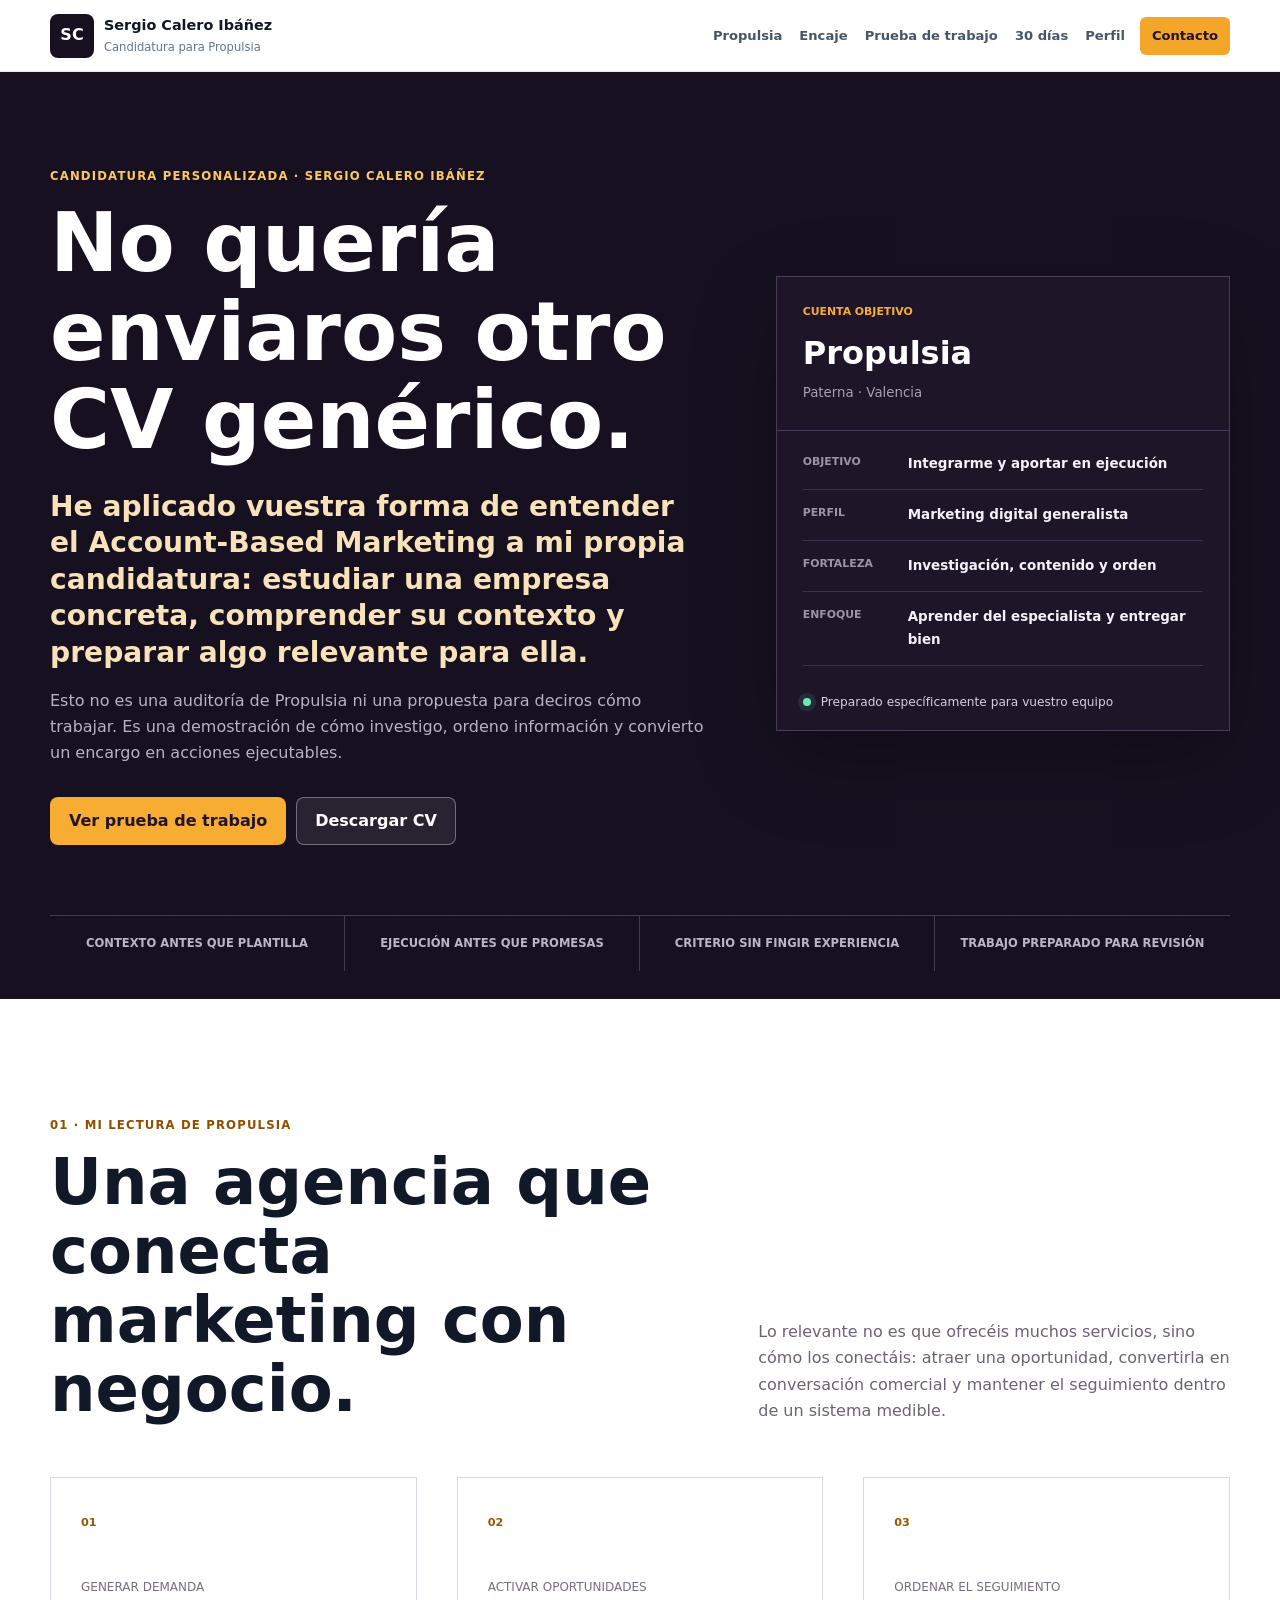
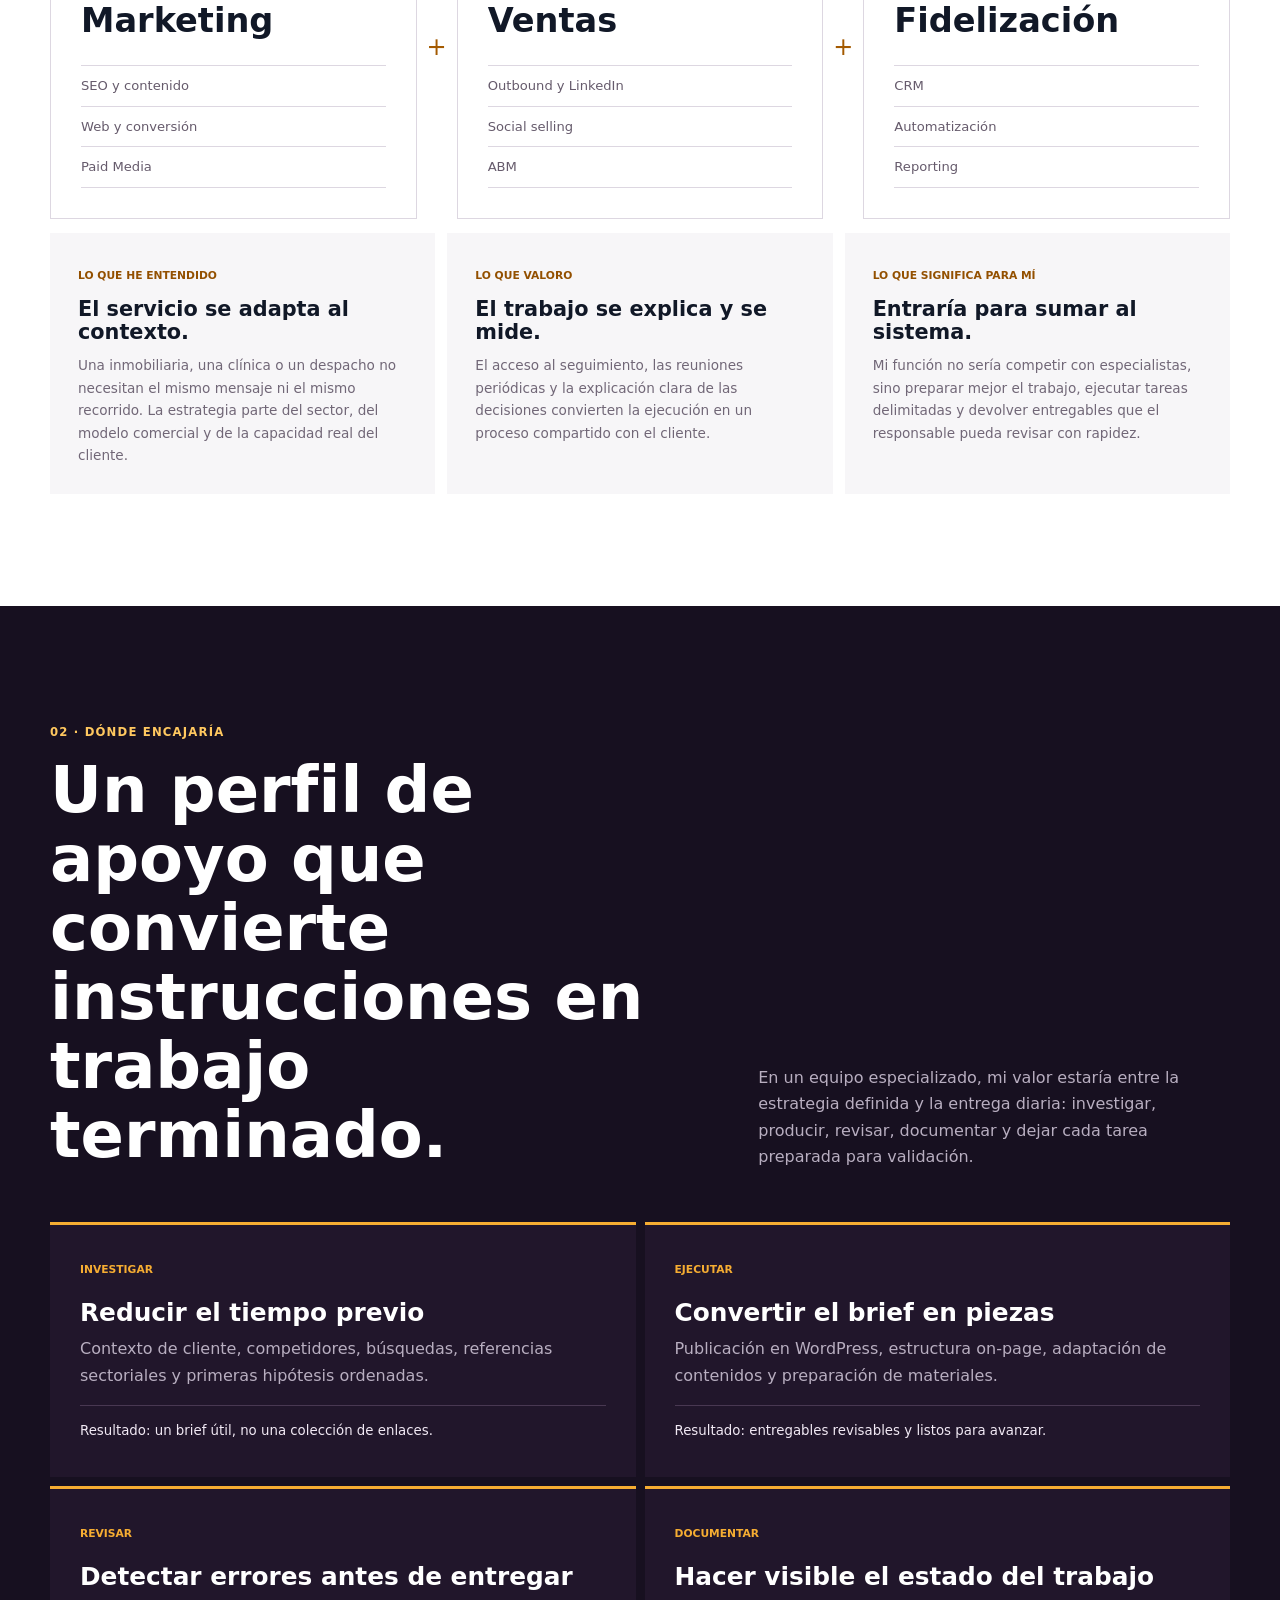
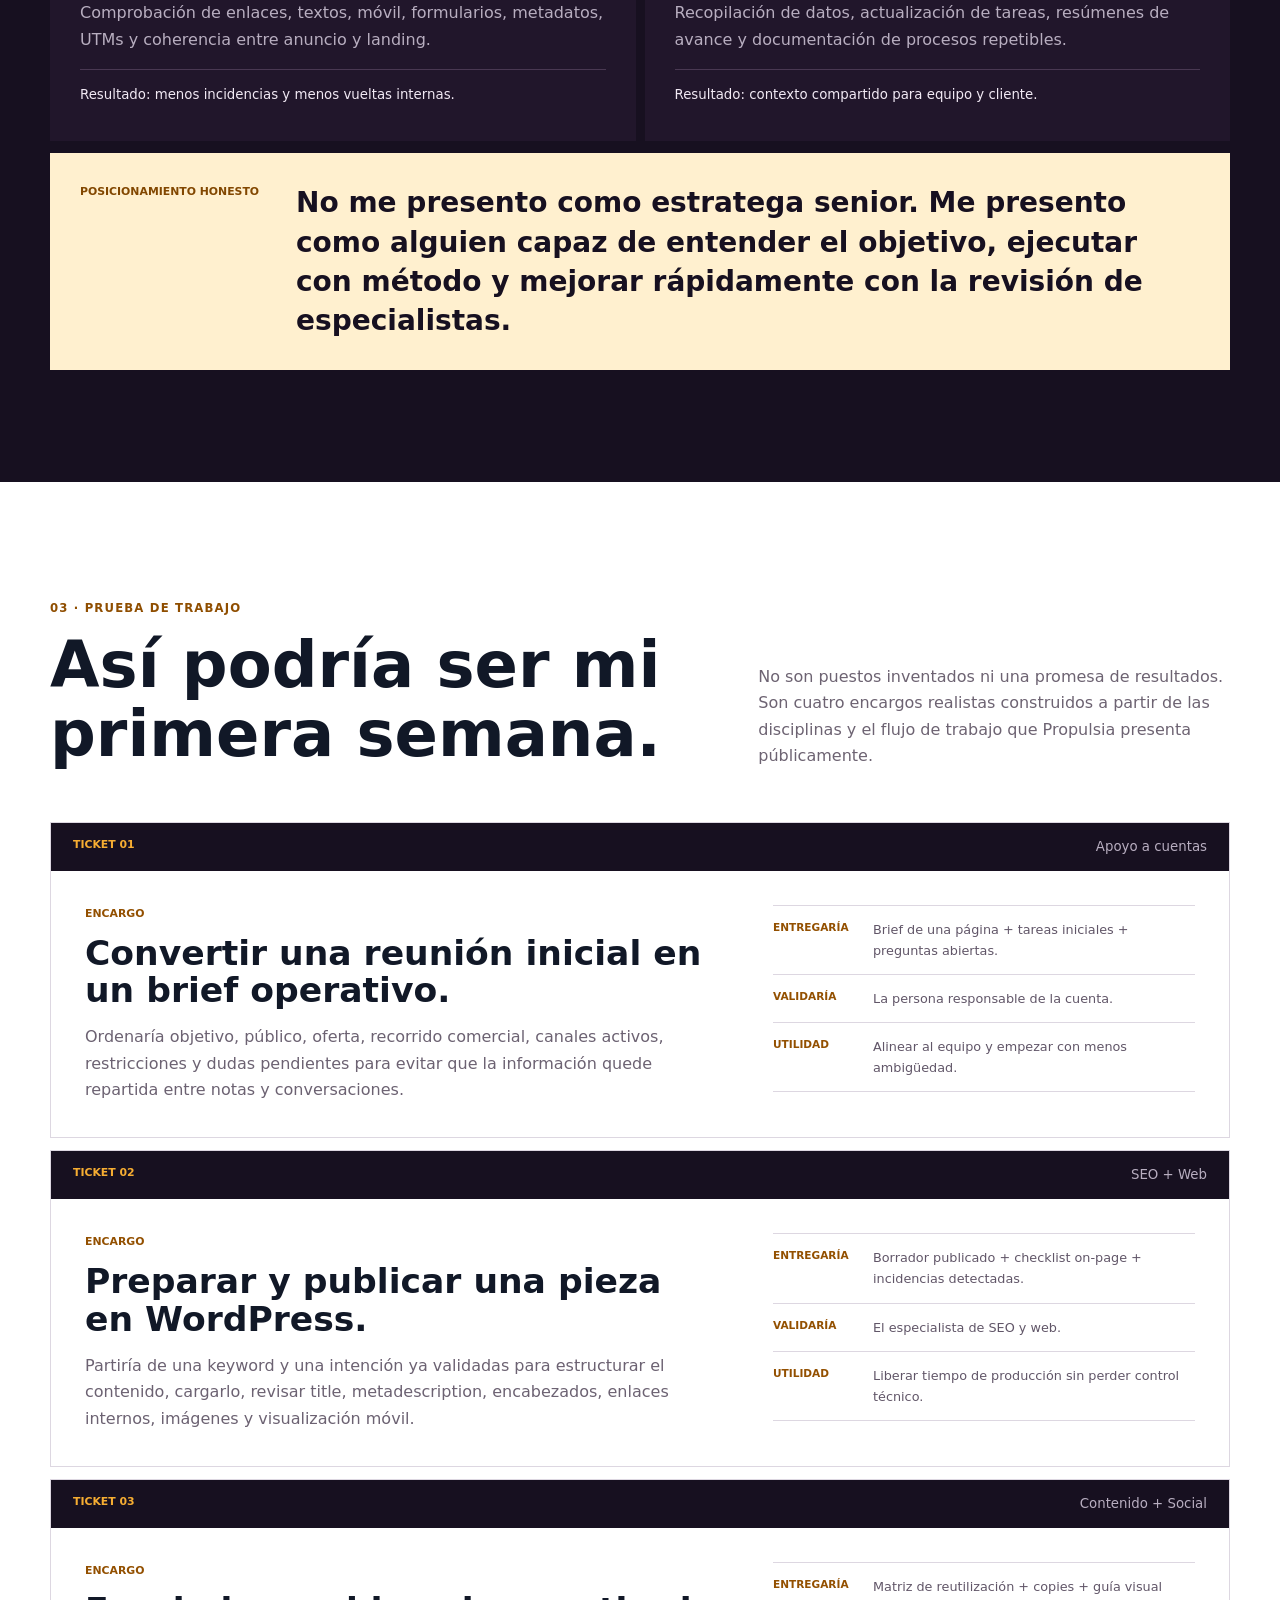
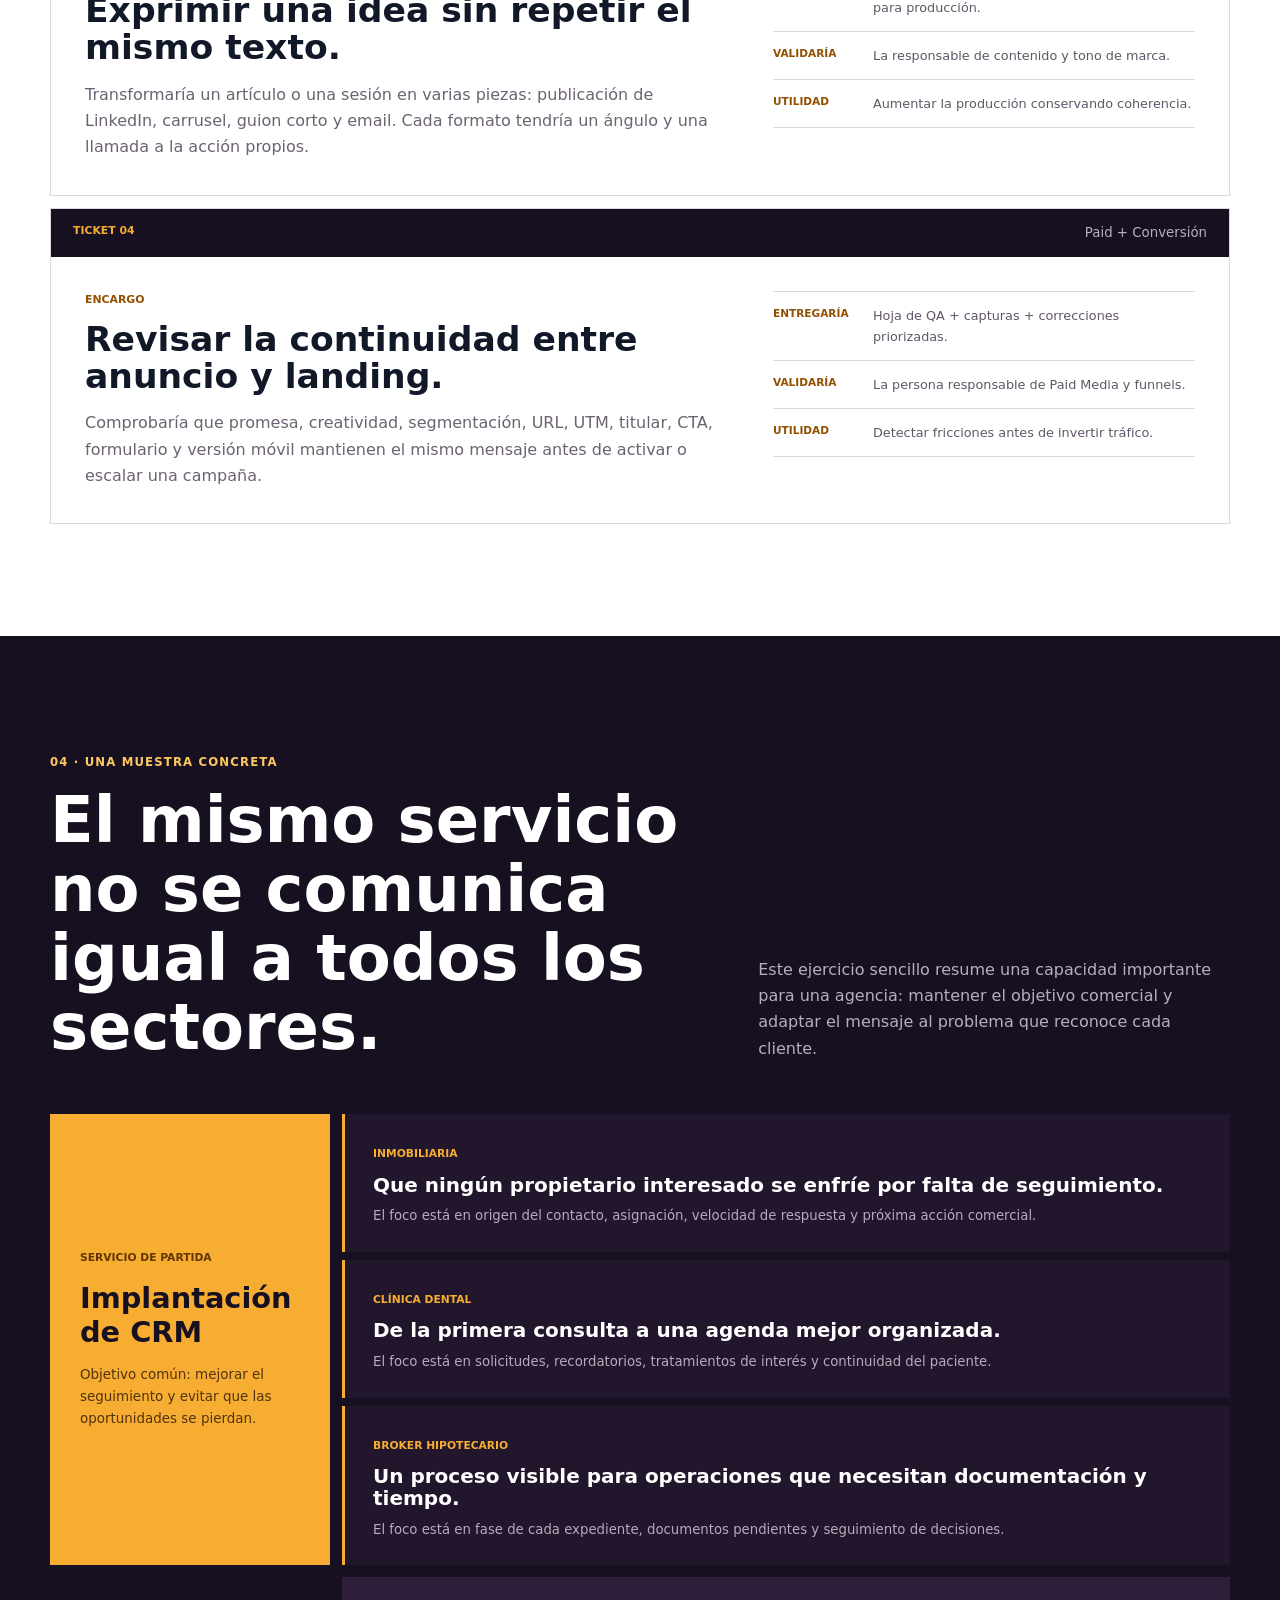
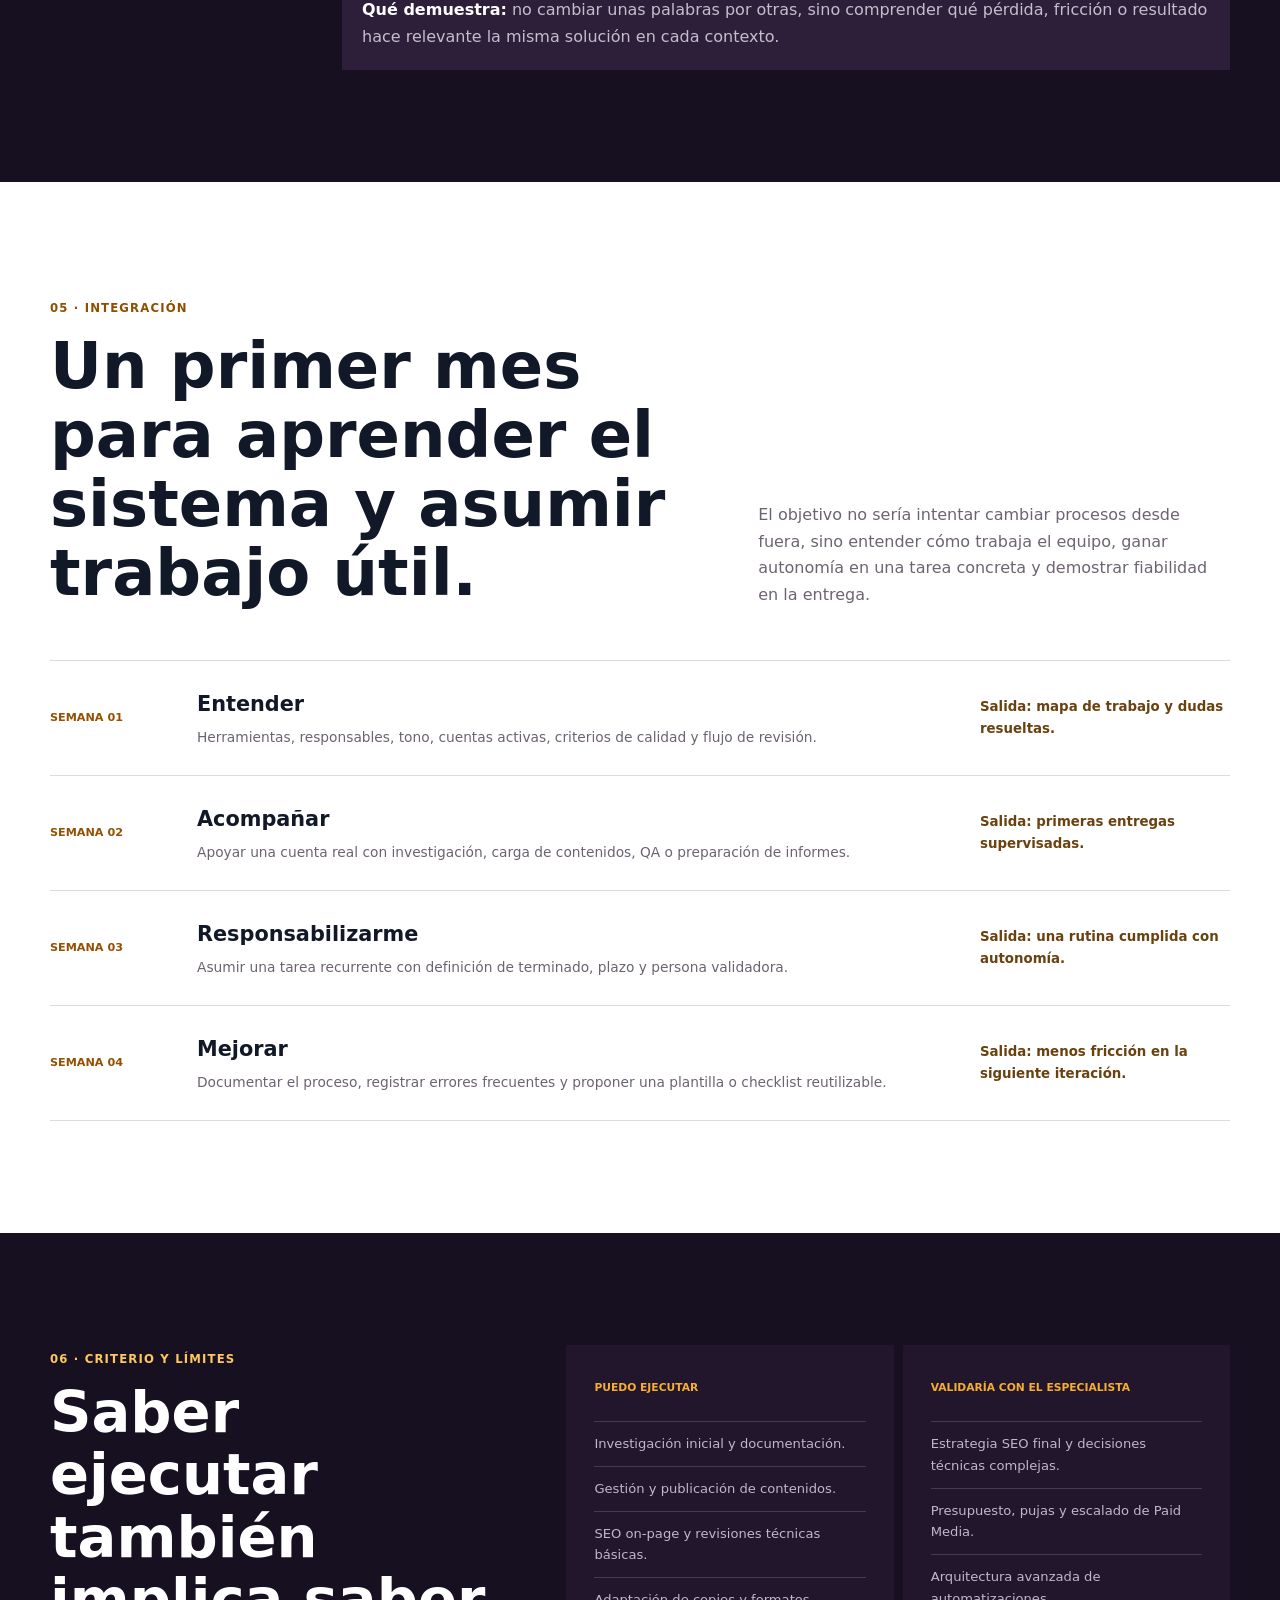
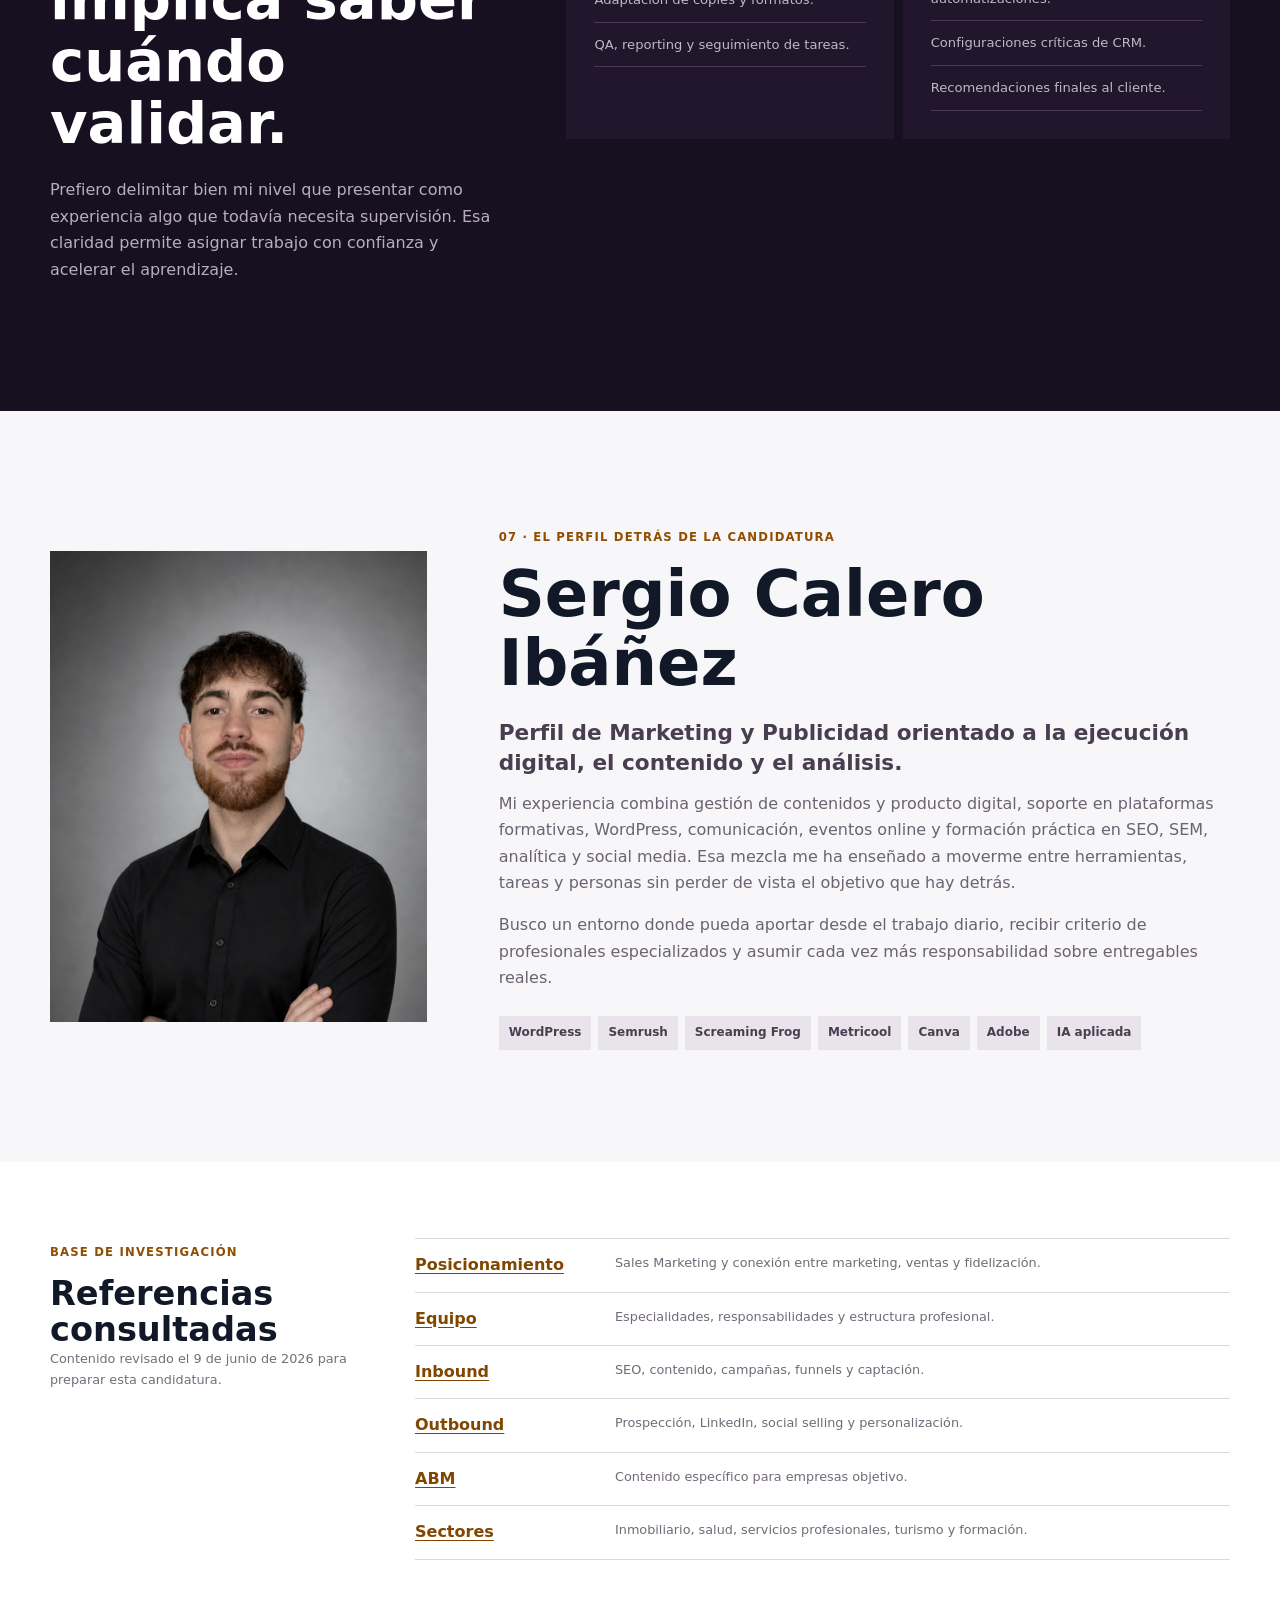
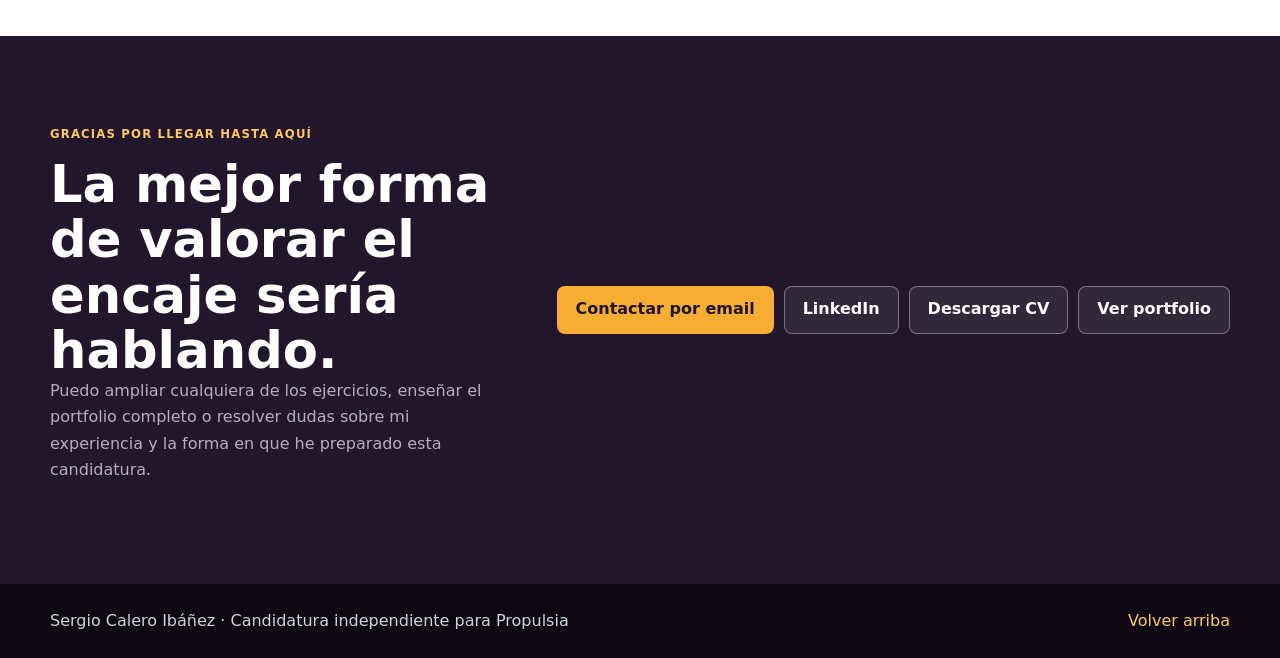
==== commit 93448069: "Reframe Propulsia page as tailored application" ====
--- a/para/propulsia/index.html
+++ b/para/propulsia/index.html
@@ -3,429 +3,484 @@
   <head>
     <meta charset="utf-8" />
     <meta name="viewport" content="width=device-width, initial-scale=1" />
-    <title>Sistema de captación para formación | Propuesta para Propulsia</title>
-    <meta name="description" content="Caso independiente de Sergio Calero Ibáñez: estrategia de captación, nutrición y seguimiento comercial para una convocatoria formativa." />
+    <title>Candidatura para Propulsia | Sergio Calero Ibáñez</title>
+    <meta
+      name="description"
+      content="Candidatura personalizada de Sergio Calero Ibáñez para Propulsia: investigación, ejecución de marketing y una propuesta concreta de integración en el equipo."
+    />
     <meta name="robots" content="noindex, nofollow, noarchive, nosnippet" />
     <meta name="googlebot" content="noindex, nofollow, noarchive, nosnippet" />
-    <meta name="theme-color" content="#120a1f" />
-    <meta property="og:title" content="Sistema de captación para formación | Sergio Calero Ibáñez" />
-    <meta property="og:description" content="Brief de crecimiento: campaña, funnel, automatización, CRM y medición para convertir interés en conversaciones de admisión." />
+    <meta name="theme-color" content="#171020" />
+    <meta property="og:title" content="Candidatura para Propulsia | Sergio Calero Ibáñez" />
+    <meta
+      property="og:description"
+      content="Una candidatura preparada como una cuenta objetivo: con contexto, personalización y muestras de ejecución."
+    />
     <meta property="og:type" content="website" />
-    <link rel="stylesheet" href="../../styles.css" />
+    <link rel="stylesheet" href="../../styles.css?v=propulsia-3" />
   </head>
-  <body class="propulsia-page propulsia-v2">
+  <body class="propulsia-page propulsia-v3">
     <a class="skip-link" href="#contenido">Saltar al contenido</a>
 
-    <header class="site-header p2-header" data-header>
+    <header class="site-header p3-header" data-header>
       <a class="brand" href="../../index.html" aria-label="Volver al portfolio de Sergio Calero">
         <span class="brand-mark">SC</span>
-        <span><strong>Sergio Calero Ibáñez</strong><small>Marketing Digital</small></span>
+        <span><strong>Sergio Calero Ibáñez</strong><small>Candidatura para Propulsia</small></span>
       </a>
       <button class="nav-toggle" type="button" aria-label="Abrir menú" aria-expanded="false" data-nav-toggle>
         <span></span><span></span><span></span>
       </button>
-      <nav class="site-nav" aria-label="Navegación del caso" data-nav>
-        <a href="#brief">Brief</a>
-        <a href="#captacion">Captación</a>
-        <a href="#conversion">Conversión</a>
-        <a href="#automatizacion">Automatización</a>
-        <a href="#operacion">Operación</a>
-        <a href="#medicion">Medición</a>
-        <a class="nav-cta" href="../../index.html">Portfolio</a>
+      <nav class="site-nav" aria-label="Navegación de la candidatura" data-nav>
+        <a href="#lectura">Propulsia</a>
+        <a href="#encaje">Encaje</a>
+        <a href="#prueba">Prueba de trabajo</a>
+        <a href="#integracion">30 días</a>
+        <a href="#perfil">Perfil</a>
+        <a class="nav-cta" href="#contacto">Contacto</a>
       </nav>
     </header>
 
     <main id="contenido">
-      <section class="p2-hero" id="inicio">
-        <div class="container p2-hero-grid">
-          <div class="p2-hero-copy">
-            <p class="eyebrow light">Brief de crecimiento · Preparado para Propulsia</p>
-            <h1>Sistema de captación para formación</h1>
-            <p class="p2-hero-lead">Una campaña conectada desde el primer impacto hasta la conversación con admisiones.</p>
-            <p class="p2-hero-text">El reto no es conseguir más formularios. Es atraer a la persona adecuada, reconocer su momento de decisión y entregar a admisiones el contexto necesario para continuar la conversación.</p>
+      <section class="p3-hero" id="inicio">
+        <div class="container p3-hero-layout">
+          <div class="p3-hero-copy">
+            <p class="eyebrow light">Candidatura personalizada · Sergio Calero Ibáñez</p>
+            <h1>No quería enviaros otro CV genérico.</h1>
+            <p class="p3-hero-lead">
+              He aplicado vuestra forma de entender el Account-Based Marketing a mi propia candidatura:
+              estudiar una empresa concreta, comprender su contexto y preparar algo relevante para ella.
+            </p>
+            <p class="p3-hero-note">
+              Esto no es una auditoría de Propulsia ni una propuesta para deciros cómo trabajar. Es una
+              demostración de cómo investigo, ordeno información y convierto un encargo en acciones ejecutables.
+            </p>
             <div class="button-row">
-              <a class="button primary" href="#brief">Abrir el brief</a>
-              <a class="button ghost" href="../../index.html">Ver portfolio</a>
-            </div>
-          </div>
-
-          <div class="p2-control" aria-label="Resumen visual del sistema propuesto">
-            <div class="p2-control-head">
-              <div><span>Proyecto</span><strong>Convocatoria 01</strong></div>
-              <small>Diseño conceptual</small>
-            </div>
-            <div class="p2-control-question">¿Qué necesita saber el equipo para decidir la siguiente acción?</div>
-            <ol>
-              <li><span>01</span><div><strong>Origen</strong><small>Qué mensaje generó el interés</small></div><b>UTM</b></li>
-              <li><span>02</span><div><strong>Intención</strong><small>Qué quiere resolver y cuándo</small></div><b>Fit</b></li>
-              <li><span>03</span><div><strong>Señales</strong><small>Qué contenido y acciones acumula</small></div><b>Score</b></li>
-              <li><span>04</span><div><strong>Siguiente paso</strong><small>Quién actúa, cómo y antes de cuándo</small></div><b>SLA</b></li>
-            </ol>
-          </div>
-        </div>
-        <div class="container p2-hero-strip">
-          <span>Campaña</span><span>Landing</span><span>Contenido</span><span>CRM</span><span>Email + WhatsApp</span><span>Admisiones</span><span>Reporting</span>
-        </div>
-      </section>
-
-      <aside class="p2-disclaimer">
+              <a class="button primary" href="#prueba">Ver prueba de trabajo</a>
+              <a class="button ghost" href="../../assets/cv-sergio-calero.pdf" download>Descargar CV</a>
+            </div>
+          </div>
+
+          <aside class="p3-dossier" aria-label="Resumen de la candidatura">
+            <div class="p3-dossier-head">
+              <span>Cuenta objetivo</span>
+              <strong>Propulsia</strong>
+              <small>Paterna · Valencia</small>
+            </div>
+            <dl>
+              <div><dt>Objetivo</dt><dd>Integrarme y aportar en ejecución</dd></div>
+              <div><dt>Perfil</dt><dd>Marketing digital generalista</dd></div>
+              <div><dt>Fortaleza</dt><dd>Investigación, contenido y orden</dd></div>
+              <div><dt>Enfoque</dt><dd>Aprender del especialista y entregar bien</dd></div>
+            </dl>
+            <div class="p3-dossier-status"><i></i><span>Preparado específicamente para vuestro equipo</span></div>
+          </aside>
+        </div>
+        <div class="container p3-principles" aria-label="Principios de la candidatura">
+          <span>Contexto antes que plantilla</span>
+          <span>Ejecución antes que promesas</span>
+          <span>Criterio sin fingir experiencia</span>
+          <span>Trabajo preparado para revisión</span>
+        </div>
+      </section>
+
+      <section class="p3-context" id="lectura">
         <div class="container">
-          <strong>Caso independiente y no implementado</strong>
-          <p>La escuela está anonimizada y el escenario es una hipótesis de trabajo. No existe relación profesional con Propulsia ni se presentan resultados simulados. La configuración necesitaría investigación, acceso a datos y validación con el equipo.</p>
-        </div>
-      </aside>
-
-      <section class="section p2-brief" id="brief">
+          <header class="p3-section-heading">
+            <div>
+              <p class="eyebrow">01 · Mi lectura de Propulsia</p>
+              <h2>Una agencia que conecta marketing con negocio.</h2>
+            </div>
+            <p>
+              Lo relevante no es que ofrecéis muchos servicios, sino cómo los conectáis: atraer una oportunidad,
+              convertirla en conversación comercial y mantener el seguimiento dentro de un sistema medible.
+            </p>
+          </header>
+
+          <div class="p3-model" aria-label="Modelo de trabajo de Propulsia">
+            <article>
+              <span>01</span>
+              <p>Generar demanda</p>
+              <h3>Marketing</h3>
+              <ul><li>SEO y contenido</li><li>Web y conversión</li><li>Paid Media</li></ul>
+            </article>
+            <i aria-hidden="true">+</i>
+            <article>
+              <span>02</span>
+              <p>Activar oportunidades</p>
+              <h3>Ventas</h3>
+              <ul><li>Outbound y LinkedIn</li><li>Social selling</li><li>ABM</li></ul>
+            </article>
+            <i aria-hidden="true">+</i>
+            <article>
+              <span>03</span>
+              <p>Ordenar el seguimiento</p>
+              <h3>Fidelización</h3>
+              <ul><li>CRM</li><li>Automatización</li><li>Reporting</li></ul>
+            </article>
+          </div>
+
+          <div class="p3-reading-grid">
+            <article>
+              <span>Lo que he entendido</span>
+              <h3>El servicio se adapta al contexto.</h3>
+              <p>
+                Una inmobiliaria, una clínica o un despacho no necesitan el mismo mensaje ni el mismo recorrido.
+                La estrategia parte del sector, del modelo comercial y de la capacidad real del cliente.
+              </p>
+            </article>
+            <article>
+              <span>Lo que valoro</span>
+              <h3>El trabajo se explica y se mide.</h3>
+              <p>
+                El acceso al seguimiento, las reuniones periódicas y la explicación clara de las decisiones
+                convierten la ejecución en un proceso compartido con el cliente.
+              </p>
+            </article>
+            <article>
+              <span>Lo que significa para mí</span>
+              <h3>Entraría para sumar al sistema.</h3>
+              <p>
+                Mi función no sería competir con especialistas, sino preparar mejor el trabajo, ejecutar tareas
+                delimitadas y devolver entregables que el responsable pueda revisar con rapidez.
+              </p>
+            </article>
+          </div>
+        </div>
+      </section>
+
+      <section class="p3-fit" id="encaje">
         <div class="container">
-          <header class="p2-heading">
+          <header class="p3-section-heading p3-section-heading-light">
             <div>
-              <p class="eyebrow">01 · Brief de negocio</p>
-              <h2>La campaña empieza con una decisión comercial</h2>
-            </div>
-            <p>Para evitar un ejercicio genérico, el sistema se diseña alrededor de una única convocatoria de especialización con plazas limitadas y un periodo de decisión de varias semanas.</p>
+              <p class="eyebrow light">02 · Dónde encajaría</p>
+              <h2>Un perfil de apoyo que convierte instrucciones en trabajo terminado.</h2>
+            </div>
+            <p>
+              En un equipo especializado, mi valor estaría entre la estrategia definida y la entrega diaria:
+              investigar, producir, revisar, documentar y dejar cada tarea preparada para validación.
+            </p>
           </header>
 
-          <div class="p2-brief-grid">
-            <article class="p2-brief-main">
-              <span>Escenario</span>
-              <h3>Próxima convocatoria de un programa profesional</h3>
-              <p>La escuela necesita generar conversaciones de admisión con personas que valoran especializarse, pero que llegan con niveles de conocimiento, urgencia y confianza distintos.</p>
-              <dl>
-                <div><dt>Objetivo de negocio</dt><dd>Ocupar plazas sin depender únicamente de descuentos o de campañas de última hora.</dd></div>
-                <div><dt>Conversión principal</dt><dd>Solicitud de orientación sobre programa, modalidad y encaje.</dd></div>
-                <div><dt>Conversión secundaria</dt><dd>Registro a una sesión informativa para quienes aún no están preparados para hablar.</dd></div>
-              </dl>
-            </article>
-            <article class="p2-problem">
-              <span>Problema operativo</span>
-              <blockquote>Marketing puede entregar contactos. Admisiones necesita entender cuáles merecen atención inmediata y qué conversación continuar.</blockquote>
+          <div class="p3-fit-map">
+            <article>
+              <span>Investigar</span>
+              <h3>Reducir el tiempo previo</h3>
+              <p>Contexto de cliente, competidores, búsquedas, referencias sectoriales y primeras hipótesis ordenadas.</p>
+              <small>Resultado: un brief útil, no una colección de enlaces.</small>
+            </article>
+            <article>
+              <span>Ejecutar</span>
+              <h3>Convertir el brief en piezas</h3>
+              <p>Publicación en WordPress, estructura on-page, adaptación de contenidos y preparación de materiales.</p>
+              <small>Resultado: entregables revisables y listos para avanzar.</small>
+            </article>
+            <article>
+              <span>Revisar</span>
+              <h3>Detectar errores antes de entregar</h3>
+              <p>Comprobación de enlaces, textos, móvil, formularios, metadatos, UTMs y coherencia entre anuncio y landing.</p>
+              <small>Resultado: menos incidencias y menos vueltas internas.</small>
+            </article>
+            <article>
+              <span>Documentar</span>
+              <h3>Hacer visible el estado del trabajo</h3>
+              <p>Recopilación de datos, actualización de tareas, resúmenes de avance y documentación de procesos repetibles.</p>
+              <small>Resultado: contexto compartido para equipo y cliente.</small>
+            </article>
+          </div>
+
+          <aside class="p3-role-statement">
+            <span>Posicionamiento honesto</span>
+            <blockquote>
+              No me presento como estratega senior. Me presento como alguien capaz de entender el objetivo,
+              ejecutar con método y mejorar rápidamente con la revisión de especialistas.
+            </blockquote>
+          </aside>
+        </div>
+      </section>
+
+      <section class="p3-trial" id="prueba">
+        <div class="container">
+          <header class="p3-section-heading">
+            <div>
+              <p class="eyebrow">03 · Prueba de trabajo</p>
+              <h2>Así podría ser mi primera semana.</h2>
+            </div>
+            <p>
+              No son puestos inventados ni una promesa de resultados. Son cuatro encargos realistas construidos
+              a partir de las disciplinas y el flujo de trabajo que Propulsia presenta públicamente.
+            </p>
+          </header>
+
+          <div class="p3-tickets">
+            <article class="p3-ticket">
+              <header><span>Ticket 01</span><small>Apoyo a cuentas</small></header>
+              <div class="p3-ticket-main">
+                <div>
+                  <p class="p3-label">Encargo</p>
+                  <h3>Convertir una reunión inicial en un brief operativo.</h3>
+                  <p>
+                    Ordenaría objetivo, público, oferta, recorrido comercial, canales activos, restricciones y
+                    dudas pendientes para evitar que la información quede repartida entre notas y conversaciones.
+                  </p>
+                </div>
+                <dl>
+                  <div><dt>Entregaría</dt><dd>Brief de una página + tareas iniciales + preguntas abiertas.</dd></div>
+                  <div><dt>Validaría</dt><dd>La persona responsable de la cuenta.</dd></div>
+                  <div><dt>Utilidad</dt><dd>Alinear al equipo y empezar con menos ambigüedad.</dd></div>
+                </dl>
+              </div>
+            </article>
+
+            <article class="p3-ticket">
+              <header><span>Ticket 02</span><small>SEO + Web</small></header>
+              <div class="p3-ticket-main">
+                <div>
+                  <p class="p3-label">Encargo</p>
+                  <h3>Preparar y publicar una pieza en WordPress.</h3>
+                  <p>
+                    Partiría de una keyword y una intención ya validadas para estructurar el contenido, cargarlo,
+                    revisar title, metadescription, encabezados, enlaces internos, imágenes y visualización móvil.
+                  </p>
+                </div>
+                <dl>
+                  <div><dt>Entregaría</dt><dd>Borrador publicado + checklist on-page + incidencias detectadas.</dd></div>
+                  <div><dt>Validaría</dt><dd>El especialista de SEO y web.</dd></div>
+                  <div><dt>Utilidad</dt><dd>Liberar tiempo de producción sin perder control técnico.</dd></div>
+                </dl>
+              </div>
+            </article>
+
+            <article class="p3-ticket">
+              <header><span>Ticket 03</span><small>Contenido + Social</small></header>
+              <div class="p3-ticket-main">
+                <div>
+                  <p class="p3-label">Encargo</p>
+                  <h3>Exprimir una idea sin repetir el mismo texto.</h3>
+                  <p>
+                    Transformaría un artículo o una sesión en varias piezas: publicación de LinkedIn, carrusel,
+                    guion corto y email. Cada formato tendría un ángulo y una llamada a la acción propios.
+                  </p>
+                </div>
+                <dl>
+                  <div><dt>Entregaría</dt><dd>Matriz de reutilización + copies + guía visual para producción.</dd></div>
+                  <div><dt>Validaría</dt><dd>La responsable de contenido y tono de marca.</dd></div>
+                  <div><dt>Utilidad</dt><dd>Aumentar la producción conservando coherencia.</dd></div>
+                </dl>
+              </div>
+            </article>
+
+            <article class="p3-ticket">
+              <header><span>Ticket 04</span><small>Paid + Conversión</small></header>
+              <div class="p3-ticket-main">
+                <div>
+                  <p class="p3-label">Encargo</p>
+                  <h3>Revisar la continuidad entre anuncio y landing.</h3>
+                  <p>
+                    Comprobaría que promesa, creatividad, segmentación, URL, UTM, titular, CTA, formulario y versión
+                    móvil mantienen el mismo mensaje antes de activar o escalar una campaña.
+                  </p>
+                </div>
+                <dl>
+                  <div><dt>Entregaría</dt><dd>Hoja de QA + capturas + correcciones priorizadas.</dd></div>
+                  <div><dt>Validaría</dt><dd>La persona responsable de Paid Media y funnels.</dd></div>
+                  <div><dt>Utilidad</dt><dd>Detectar fricciones antes de invertir tráfico.</dd></div>
+                </dl>
+              </div>
+            </article>
+          </div>
+        </div>
+      </section>
+
+      <section class="p3-sample">
+        <div class="container">
+          <header class="p3-section-heading p3-section-heading-light">
+            <div>
+              <p class="eyebrow light">04 · Una muestra concreta</p>
+              <h2>El mismo servicio no se comunica igual a todos los sectores.</h2>
+            </div>
+            <p>
+              Este ejercicio sencillo resume una capacidad importante para una agencia: mantener el objetivo
+              comercial y adaptar el mensaje al problema que reconoce cada cliente.
+            </p>
+          </header>
+
+          <div class="p3-message-board">
+            <div class="p3-message-source">
+              <span>Servicio de partida</span>
+              <strong>Implantación de CRM</strong>
+              <p>Objetivo común: mejorar el seguimiento y evitar que las oportunidades se pierdan.</p>
+            </div>
+            <div class="p3-message-variants">
+              <article>
+                <span>Inmobiliaria</span>
+                <h3>Que ningún propietario interesado se enfríe por falta de seguimiento.</h3>
+                <p>El foco está en origen del contacto, asignación, velocidad de respuesta y próxima acción comercial.</p>
+              </article>
+              <article>
+                <span>Clínica dental</span>
+                <h3>De la primera consulta a una agenda mejor organizada.</h3>
+                <p>El foco está en solicitudes, recordatorios, tratamientos de interés y continuidad del paciente.</p>
+              </article>
+              <article>
+                <span>Broker hipotecario</span>
+                <h3>Un proceso visible para operaciones que necesitan documentación y tiempo.</h3>
+                <p>El foco está en fase de cada expediente, documentos pendientes y seguimiento de decisiones.</p>
+              </article>
+            </div>
+          </div>
+
+          <p class="p3-sample-conclusion">
+            <strong>Qué demuestra:</strong> no cambiar unas palabras por otras, sino comprender qué pérdida,
+            fricción o resultado hace relevante la misma solución en cada contexto.
+          </p>
+        </div>
+      </section>
+
+      <section class="p3-integration" id="integracion">
+        <div class="container">
+          <header class="p3-section-heading">
+            <div>
+              <p class="eyebrow">05 · Integración</p>
+              <h2>Un primer mes para aprender el sistema y asumir trabajo útil.</h2>
+            </div>
+            <p>
+              El objetivo no sería intentar cambiar procesos desde fuera, sino entender cómo trabaja el equipo,
+              ganar autonomía en una tarea concreta y demostrar fiabilidad en la entrega.
+            </p>
+          </header>
+
+          <ol class="p3-month">
+            <li>
+              <span>Semana 01</span>
+              <div><strong>Entender</strong><p>Herramientas, responsables, tono, cuentas activas, criterios de calidad y flujo de revisión.</p></div>
+              <small>Salida: mapa de trabajo y dudas resueltas.</small>
+            </li>
+            <li>
+              <span>Semana 02</span>
+              <div><strong>Acompañar</strong><p>Apoyar una cuenta real con investigación, carga de contenidos, QA o preparación de informes.</p></div>
+              <small>Salida: primeras entregas supervisadas.</small>
+            </li>
+            <li>
+              <span>Semana 03</span>
+              <div><strong>Responsabilizarme</strong><p>Asumir una tarea recurrente con definición de terminado, plazo y persona validadora.</p></div>
+              <small>Salida: una rutina cumplida con autonomía.</small>
+            </li>
+            <li>
+              <span>Semana 04</span>
+              <div><strong>Mejorar</strong><p>Documentar el proceso, registrar errores frecuentes y proponer una plantilla o checklist reutilizable.</p></div>
+              <small>Salida: menos fricción en la siguiente iteración.</small>
+            </li>
+          </ol>
+        </div>
+      </section>
+
+      <section class="p3-honesty">
+        <div class="container p3-honesty-grid">
+          <div>
+            <p class="eyebrow light">06 · Criterio y límites</p>
+            <h2>Saber ejecutar también implica saber cuándo validar.</h2>
+            <p>
+              Prefiero delimitar bien mi nivel que presentar como experiencia algo que todavía necesita supervisión.
+              Esa claridad permite asignar trabajo con confianza y acelerar el aprendizaje.
+            </p>
+          </div>
+          <div class="p3-capabilities">
+            <article>
+              <span>Puedo ejecutar</span>
               <ul>
-                <li>Canales con calidades diferentes.</li>
-                <li>Formularios con poco contexto.</li>
-                <li>Seguimientos iguales para intenciones distintas.</li>
-                <li>Pérdidas sin un motivo normalizado.</li>
+                <li>Investigación inicial y documentación.</li>
+                <li>Gestión y publicación de contenidos.</li>
+                <li>SEO on-page y revisiones técnicas básicas.</li>
+                <li>Adaptación de copies y formatos.</li>
+                <li>QA, reporting y seguimiento de tareas.</li>
               </ul>
             </article>
-          </div>
-
-          <div class="p2-success">
-            <div><span>Éxito no es</span><strong>Acumular leads baratos</strong><p>El volumen aislado no explica la calidad ni el resultado.</p></div>
-            <div><span>Éxito es</span><strong>Generar conversaciones útiles</strong><p>Interés, contexto, velocidad de respuesta y avance verificable.</p></div>
-            <div><span>Pregunta de control</span><strong>¿Qué canal aporta matrículas?</strong><p>El origen debe conservarse hasta el cierre, no desaparecer tras el formulario.</p></div>
-          </div>
-        </div>
-      </section>
-
-      <section class="section p2-strategy" id="captacion">
-        <div class="container">
-          <header class="p2-heading p2-heading-light">
-            <div>
-              <p class="eyebrow light">02 · Arquitectura de captación</p>
-              <h2>Una oferta, tres momentos de decisión</h2>
-            </div>
-            <p>La segmentación no se basa únicamente en edad o profesión. Parte del nivel de conciencia y define qué promesa, activo y llamada a la acción tienen sentido en cada momento.</p>
-          </header>
-
-          <div class="p2-intent">
-            <article>
-              <div class="p2-intent-index">01</div>
-              <div class="p2-intent-copy">
-                <span>Exploración</span>
-                <h3>“Sé que necesito actualizarme, pero aún comparo caminos.”</h3>
-                <p><strong>Barrera:</strong> no entiende qué especialización encaja con su situación.</p>
-                <p><strong>Activo:</strong> guía comparativa de perfiles, competencias y salidas.</p>
-                <p><strong>CTA:</strong> recibir guía y diagnóstico breve.</p>
-              </div>
-              <div class="p2-intent-channel"><span>Entrada</span><strong>SEO · Social · Contenido</strong><small>Nutrición antes de contacto comercial</small></div>
-            </article>
-            <article>
-              <div class="p2-intent-index">02</div>
-              <div class="p2-intent-copy">
-                <span>Evaluación</span>
-                <h3>“Tengo varias opciones y necesito comprobar cuál me conviene.”</h3>
-                <p><strong>Barrera:</strong> duda sobre metodología, tiempo, profesorado y aplicación práctica.</p>
-                <p><strong>Activo:</strong> sesión informativa con demostración del programa.</p>
-                <p><strong>CTA:</strong> reservar plaza en la sesión.</p>
-              </div>
-              <div class="p2-intent-channel"><span>Entrada</span><strong>Remarketing · Email · Web</strong><small>Interacción medible y progresiva</small></div>
-            </article>
-            <article>
-              <div class="p2-intent-index">03</div>
-              <div class="p2-intent-copy">
-                <span>Decisión</span>
-                <h3>“Quiero empezar pronto; necesito resolver mis últimas dudas.”</h3>
-                <p><strong>Barrera:</strong> encaje, calendario, financiación o confianza final.</p>
-                <p><strong>Activo:</strong> orientación individual con admisiones.</p>
-                <p><strong>CTA:</strong> solicitar llamada o contacto por WhatsApp.</p>
-              </div>
-              <div class="p2-intent-channel"><span>Entrada</span><strong>Search Ads · Marca · Referral</strong><small>SLA comercial prioritario</small></div>
-            </article>
-          </div>
-
-          <div class="p2-channel-plan">
-            <div class="p2-channel-title">
-              <span class="block-number">Entregable A</span>
-              <h3>Plan de medios y contenidos</h3>
-              <p>Cada canal recibe una función dentro del recorrido. No se plantea una lista de publicaciones desconectada de la conversión.</p>
-            </div>
-            <div class="p2-channel-table">
-              <div class="p2-channel-row p2-channel-head"><span>Canal</span><span>Trabajo</span><span>Señal útil</span><span>Decisión</span></div>
-              <div class="p2-channel-row"><strong>SEO</strong><span>Comparativas, salidas y dudas del programa.</span><span>Consulta + página de entrada.</span><span>Temas que generan demanda cualificada.</span></div>
-              <div class="p2-channel-row"><strong>Google Ads</strong><span>Búsquedas de programa, modalidad y ubicación.</span><span>Término + anuncio + landing.</span><span>Intenciones con mejor avance comercial.</span></div>
-              <div class="p2-channel-row"><strong>Social Ads</strong><span>Problema profesional y prueba del método.</span><span>Creatividad + audiencia + frecuencia.</span><span>Mensajes que despiertan consideración.</span></div>
-              <div class="p2-channel-row"><strong>Email</strong><span>Objeciones, contenido y recordatorios.</span><span>Clic + sesión + respuesta.</span><span>Interés creciente y momento de contacto.</span></div>
-            </div>
-          </div>
-        </div>
-      </section>
-
-      <section class="section p2-conversion" id="conversion">
-        <div class="container">
-          <header class="p2-heading">
-            <div>
-              <p class="eyebrow">03 · Activo de conversión</p>
-              <h2>La landing debe cualificar sin parecer un interrogatorio</h2>
-            </div>
-            <p>La propuesta reduce la fricción inicial y utiliza datos progresivos. Primero explica el valor y resuelve objeciones; después pide solo la información necesaria para orientar la respuesta.</p>
-          </header>
-
-          <div class="p2-landing">
-            <div class="p2-wireframe">
-              <div class="p2-browser-bar"><i></i><i></i><i></i><span>programa / próxima-convocatoria</span></div>
-              <section class="p2-wf-hero">
-                <div><small>Programa profesional · Próxima convocatoria</small><strong>Aprende a aplicar, no solo a entender</strong><p>Metodología, proyectos, acompañamiento y modalidad explicados desde el primer scroll.</p><b>Solicitar orientación</b></div>
-                <aside><span>Inicio</span><span>Modalidad</span><span>Duración</span><span>Próxima edición</span></aside>
-              </section>
-              <div class="p2-wf-proof"><span>Proyecto real</span><span>Profesorado</span><span>Opiniones verificables</span></div>
-              <div class="p2-wf-content">
-                <strong>Qué podrás hacer al terminar</strong>
-                <div><span>Competencia 01</span><span>Competencia 02</span><span>Competencia 03</span></div>
-              </div>
-              <div class="p2-wf-decision"><strong>¿Encaja contigo?</strong><span>Para quién es</span><span>Para quién no es</span></div>
-              <div class="p2-wf-form"><strong>Cuéntanos qué necesitas decidir</strong><span>Interés</span><span>Modalidad</span><span>Cuándo quieres empezar</span><b>Recibir orientación</b></div>
-            </div>
-
-            <div class="p2-landing-notes">
-              <div><span>01</span><h3>Promesa verificable</h3><p>Se formula como capacidad adquirida y experiencia del programa, evitando afirmaciones laborales que la escuela no pueda garantizar.</p></div>
-              <div><span>02</span><h3>Prueba cerca de la duda</h3><p>Profesorado, proyectos y opiniones aparecen antes del formulario, donde ayudan a reducir incertidumbre.</p></div>
-              <div><span>03</span><h3>Dos rutas de conversión</h3><p>Orientación para intención alta y sesión informativa para quien necesita madurar la decisión.</p></div>
-              <div><span>04</span><h3>Contexto conservado</h3><p>UTM, landing, programa y primera conversión pasan al CRM sin pedirlos manualmente al usuario.</p></div>
-            </div>
-          </div>
-
-          <div class="p2-form-spec">
-            <div>
-              <span class="block-number">Entregable B</span>
-              <h3>Especificación del formulario</h3>
-              <p>La lógica distingue entre datos que el usuario declara, datos que el sistema captura y datos que admisiones completa.</p>
-            </div>
-            <div class="p2-field-groups">
-              <article><span>Visible</span><strong>Nombre · Email · Teléfono · Programa · Modalidad · Inicio previsto</strong><small>Máximo contexto con una carga razonable.</small></article>
-              <article><span>Automático</span><strong>Fuente · Medio · Campaña · Landing · Fecha · Consentimiento</strong><small>Atribución y trazabilidad sin esfuerzo del usuario.</small></article>
-              <article><span>Progresivo</span><strong>Objetivo · Barrera · Disponibilidad · Encaje · Motivo de pérdida</strong><small>Se completa cuando existe conversación.</small></article>
-            </div>
-          </div>
-        </div>
-      </section>
-
-      <section class="section p2-automation" id="automatizacion">
-        <div class="container">
-          <header class="p2-heading p2-heading-light">
-            <div>
-              <p class="eyebrow light">04 · Nutrición y scoring</p>
-              <h2>El seguimiento cambia según intención y comportamiento</h2>
-            </div>
-            <p>La automatización no sustituye la conversación. Ordena la respuesta inmediata, aporta información útil y avisa al equipo cuando aparecen señales suficientes para intervenir.</p>
-          </header>
-
-          <div class="p2-journey">
-            <div class="p2-journey-rail" aria-hidden="true"></div>
-            <article><time>Día 0</time><div><span>Email transaccional</span><h3>Confirmar y orientar</h3><p>Entrega el recurso o confirma la solicitud. Resume el siguiente paso y ofrece una pregunta sencilla para identificar la principal duda.</p><small>Señal: respuesta, clic o reserva.</small></div></article>
-            <article><time>Día 2</time><div><span>Contenido de decisión</span><h3>Mostrar cómo se aprende</h3><p>Proyecto tipo, dinámica de clase y dedicación estimada. El objetivo es hacer tangible la metodología, no repetir el folleto.</p><small>Señal: visita a metodología o programa.</small></div></article>
-            <article><time>Día 5</time><div><span>Prueba y objeciones</span><h3>Resolver la duda dominante</h3><p>Ruta diferente según modalidad, tiempo o aplicación profesional. Incluye una prueba concreta y acceso a la sesión informativa.</p><small>Señal: registro o segunda visita de alta intención.</small></div></article>
-            <article><time>Día 8</time><div><span>Intervención humana</span><h3>Abrir conversación</h3><p>Si el perfil y el comportamiento superan el umbral, se crea tarea para admisiones con resumen del interés y páginas consultadas.</p><small>Señal: oportunidad aceptada o devuelta.</small></div></article>
-            <article><time>Día 14</time><div><span>Cierre del ciclo</span><h3>Elegir continuidad</h3><p>Recordatorio de convocatoria para intención activa. Quien no está preparado pasa a una nutrición de menor frecuencia y conserva su contexto.</p><small>Señal: decisión, aplazamiento o baja.</small></div></article>
-          </div>
-
-          <div class="p2-scoring">
-            <div class="p2-scoring-intro">
-              <span class="block-number">Entregable C</span>
-              <h3>Modelo inicial de scoring</h3>
-              <p>No pretende adivinar quién comprará. Sirve para ordenar atención y debe recalibrarse con el comportamiento histórico.</p>
-            </div>
-            <div class="p2-score-matrix">
-              <div><span>Ajuste declarado</span><strong>Programa, modalidad y plazo</strong><b>0–40</b></div>
-              <div><span>Comportamiento</span><strong>Visitas, sesión, clics y respuestas</strong><b>0–35</b></div>
-              <div><span>Intención directa</span><strong>Solicitud de llamada o pregunta concreta</strong><b>0–25</b></div>
-              <div class="p2-score-output"><span>Umbral de prueba</span><strong>70 puntos + criterio de exclusión superado</strong><b>→ Admisiones</b></div>
-            </div>
-            <p class="p2-score-note"><strong>Criterios negativos:</strong> datos inválidos, perfil fuera de alcance, ausencia de consentimiento o interés en una edición no disponible. La puntuación no debe ocultarlos.</p>
-          </div>
-        </div>
-      </section>
-
-      <section class="section p2-operation" id="operacion">
-        <div class="container">
-          <header class="p2-heading">
-            <div>
-              <p class="eyebrow">05 · Marketing + admisiones</p>
-              <h2>El traspaso necesita un contrato operativo</h2>
-            </div>
-            <p>Sin definiciones compartidas, el CRM solo registra desacuerdos. El diseño propone qué entrega marketing, qué acepta admisiones y cómo vuelve el aprendizaje al origen.</p>
-          </header>
-
-          <div class="p2-handoff">
-            <div class="p2-team p2-team-marketing">
-              <span>Marketing entrega</span>
-              <h3>Lead cualificado para conversación</h3>
-              <ul><li>Origen y campaña.</li><li>Programa y modalidad.</li><li>Señales de comportamiento.</li><li>Pregunta o barrera principal.</li><li>Consentimiento verificable.</li></ul>
-            </div>
-            <div class="p2-sla">
-              <span>SLA inicial</span>
-              <strong>&lt; 1 h</strong>
-              <p>Para solicitudes directas durante horario operativo.</p>
-              <i>Validar con capacidad real del equipo</i>
-            </div>
-            <div class="p2-team p2-team-sales">
-              <span>Admisiones devuelve</span>
-              <h3>Resultado comercial estructurado</h3>
-              <ul><li>Contacto realizado o no.</li><li>Encaje confirmado.</li><li>Siguiente acción y fecha.</li><li>Estado de oportunidad.</li><li>Motivo de pérdida o aplazamiento.</li></ul>
-            </div>
-          </div>
-
-          <div class="p2-pipeline">
-            <div><span>01</span><strong>Nuevo</strong><small>Sin revisión humana</small><b>Asignar</b></div>
-            <div><span>02</span><strong>En contacto</strong><small>Primer intento activo</small><b>Responder</b></div>
-            <div><span>03</span><strong>Cualificado</strong><small>Necesidad y plazo válidos</small><b>Orientar</b></div>
-            <div><span>04</span><strong>Decisión</strong><small>Próximo hito acordado</small><b>Acompañar</b></div>
-            <div><span>05</span><strong>Matriculado</strong><small>Resultado atribuido</small><b>Activar</b></div>
-            <div><span>06</span><strong>No ahora</strong><small>Motivo y fecha futura</small><b>Nutrir</b></div>
-          </div>
-
-          <div class="p2-automation-map">
-            <div>
-              <span class="block-number">Entregable D</span>
-              <h3>Mapa funcional para CRM</h3>
-              <p>Diseñado para poder configurarse en una plataforma integral como Clientify, herramienta que Propulsia presenta públicamente. No representa una configuración ejecutada.</p>
-            </div>
-            <ol>
-              <li><span>Trigger</span><strong>Formulario, sesión o WhatsApp</strong></li>
-              <li><span>Datos</span><strong>Contacto + atribución + interés</strong></li>
-              <li><span>Reglas</span><strong>Segmento + score + responsable</strong></li>
-              <li><span>Acción</span><strong>Email, tarea o conversación</strong></li>
-              <li><span>Control</span><strong>SLA, estado y motivo</strong></li>
-              <li><span>Aprendizaje</span><strong>Canal, mensaje y calidad</strong></li>
-            </ol>
-          </div>
-        </div>
-      </section>
-
-      <section class="section p2-measurement" id="medicion">
-        <div class="container">
-          <header class="p2-heading p2-heading-light">
-            <div>
-              <p class="eyebrow light">06 · Medición y optimización</p>
-              <h2>El dashboard debe señalar dónde actuar</h2>
-            </div>
-            <p>Las métricas se organizan como un embudo operativo. No se muestran cifras inventadas: se define la fórmula, la lectura y la decisión asociada.</p>
-          </header>
-
-          <div class="p2-dashboard">
-            <article><span>Adquisición</span><h3>Coste por lead válido</h3><code>inversión / contactos válidos</code><p>Separa formularios recibidos de oportunidades que realmente pueden trabajarse.</p></article>
-            <article><span>Velocidad</span><h3>Tiempo de primera respuesta</h3><code>hora acción − hora entrada</code><p>Permite detectar pérdida de intención por retrasos operativos.</p></article>
-            <article><span>Calidad</span><h3>Aceptación por admisiones</h3><code>leads aceptados / leads entregados</code><p>Comprueba si marketing y admisiones comparten la misma definición.</p></article>
-            <article><span>Progreso</span><h3>Conversión entre etapas</h3><code>salidas válidas / entradas de etapa</code><p>Localiza la fase con mayor fricción o peor criterio de avance.</p></article>
-            <article><span>Negocio</span><h3>Coste por matrícula atribuida</h3><code>inversión / matrículas atribuidas</code><p>Conecta el canal de origen con el resultado y su ventana temporal.</p></article>
-            <article><span>Aprendizaje</span><h3>Motivos de pérdida</h3><code>distribución por categoría</code><p>Alimenta cambios en mensaje, oferta, contenido, targeting o proceso.</p></article>
-          </div>
-
-          <div class="p2-experiments">
-            <div class="p2-experiment-intro">
-              <span class="block-number">Entregable E</span>
-              <h3>Backlog inicial de experimentos</h3>
-              <p>Se prioriza por impacto esperado, confianza y esfuerzo. Solo se prueba una variable relevante cada vez.</p>
-            </div>
-            <div class="p2-experiment-list">
-              <article><span>P1</span><div><strong>CTA por nivel de intención</strong><p>Orientación individual frente a sesión informativa.</p></div><small>Impacto alto · Esfuerzo bajo</small></article>
-              <article><span>P2</span><div><strong>Prueba antes del formulario</strong><p>Proyecto explicado frente a bloque de testimonios.</p></div><small>Impacto alto · Esfuerzo medio</small></article>
-              <article><span>P3</span><div><strong>Primer contacto</strong><p>Email inmediato frente a email + tarea de WhatsApp.</p></div><small>Impacto medio · Esfuerzo medio</small></article>
-              <article><span>P4</span><div><strong>Preguntas del formulario</strong><p>Inicio previsto visible frente a pregunta progresiva.</p></div><small>Impacto medio · Esfuerzo bajo</small></article>
-            </div>
-          </div>
-        </div>
-      </section>
-
-      <section class="section p2-delivery">
-        <div class="container">
-          <header class="p2-heading">
-            <div>
-              <p class="eyebrow">07 · Plan de implantación</p>
-              <h2>Una primera versión útil en cuatro ciclos</h2>
-            </div>
-            <p>La prioridad es conseguir trazabilidad y adopción. El scoring avanzado o las automatizaciones complejas llegan después de comprobar que el proceso básico se utiliza correctamente.</p>
-          </header>
-          <ol class="p2-sprints">
-            <li><span>Semana 1</span><div><strong>Descubrimiento</strong><p>Entrevistas, fuentes de lead, recorrido actual, capacidad de admisiones, datos disponibles y criterios legales.</p></div><small>Mapa actual + definición común</small></li>
-            <li><span>Semana 2</span><div><strong>Diseño</strong><p>Landing, campos, pipeline, etiquetas, SLA, atribución, scoring inicial y arquitectura de mensajes.</p></div><small>Especificación funcional</small></li>
-            <li><span>Semana 3</span><div><strong>Configuración</strong><p>Formularios, integraciones, automatizaciones mínimas, plantillas, tareas y panel de control.</p></div><small>Entorno de prueba</small></li>
-            <li><span>Semana 4</span><div><strong>Piloto</strong><p>Prueba con una fuente de captación, revisión diaria, formación del equipo y corrección de excepciones.</p></div><small>Versión operativa</small></li>
-          </ol>
-        </div>
-      </section>
-
-      <section class="p2-conclusion">
-        <div class="container p2-conclusion-grid">
+            <article>
+              <span>Validaría con el especialista</span>
+              <ul>
+                <li>Estrategia SEO final y decisiones técnicas complejas.</li>
+                <li>Presupuesto, pujas y escalado de Paid Media.</li>
+                <li>Arquitectura avanzada de automatizaciones.</li>
+                <li>Configuraciones críticas de CRM.</li>
+                <li>Recomendaciones finales al cliente.</li>
+              </ul>
+            </article>
+          </div>
+        </div>
+      </section>
+
+      <section class="p3-profile" id="perfil">
+        <div class="container p3-profile-grid">
+          <figure>
+            <img src="../../assets/sergio-calero.png" alt="Retrato profesional de Sergio Calero Ibáñez" />
+          </figure>
           <div>
-            <p class="eyebrow light">Conclusión</p>
-            <h2>El CRM no es el proyecto. El proyecto es la decisión que conecta.</h2>
-          </div>
-          <div>
-            <p>La investigación de Propulsia muestra un enfoque que combina inbound, funnels, CRM, automatización y coordinación comercial. Por eso esta revisión amplía el caso desde el pipeline hacia un sistema completo de adquisición y conversión.</p>
-            <p>Mi aportación en un equipo no sería presentar esta hipótesis como definitiva, sino convertirla en preguntas, entregables y pruebas que puedan discutirse, implementarse y mejorarse con datos reales.</p>
-            <div class="p2-proof">
-              <span>Estrategia conectada</span><span>Copy y conversión</span><span>Lógica CRM</span><span>Medición accionable</span><span>Criterio de priorización</span>
-            </div>
-          </div>
-        </div>
-      </section>
-
-      <section class="p2-research">
-        <div class="container">
+            <p class="eyebrow">07 · El perfil detrás de la candidatura</p>
+            <h2>Sergio Calero Ibáñez</h2>
+            <p class="p3-profile-lead">
+              Perfil de Marketing y Publicidad orientado a la ejecución digital, el contenido y el análisis.
+            </p>
+            <p>
+              Mi experiencia combina gestión de contenidos y producto digital, soporte en plataformas formativas,
+              WordPress, comunicación, eventos online y formación práctica en SEO, SEM, analítica y social media.
+              Esa mezcla me ha enseñado a moverme entre herramientas, tareas y personas sin perder de vista el
+              objetivo que hay detrás.
+            </p>
+            <p>
+              Busco un entorno donde pueda aportar desde el trabajo diario, recibir criterio de profesionales
+              especializados y asumir cada vez más responsabilidad sobre entregables reales.
+            </p>
+            <div class="p3-profile-tags">
+              <span>WordPress</span><span>Semrush</span><span>Screaming Frog</span><span>Metricool</span>
+              <span>Canva</span><span>Adobe</span><span>IA aplicada</span>
+            </div>
+          </div>
+        </div>
+      </section>
+
+      <section class="p3-research">
+        <div class="container p3-research-grid">
           <div>
             <p class="eyebrow">Base de investigación</p>
-            <h2>Referencias utilizadas</h2>
-          </div>
-          <div>
-            <ul>
-              <li><a href="https://propulsia.es/" target="_blank" rel="noreferrer">Propulsia</a><span>Integración de marketing, ventas y fidelización.</span></li>
-              <li><a href="https://propulsia.es/inbound-marketing/" target="_blank" rel="noreferrer">Inbound marketing</a><span>SEO, contenido, campañas, funnels y nutrición.</span></li>
-              <li><a href="https://propulsia.es/clientify-mejora-los-resultados-de-tu-negocio/" target="_blank" rel="noreferrer">Clientify en Propulsia</a><span>CRM, automatizaciones, scoring, formularios y reporting.</span></li>
-              <li><a href="https://clientify.com/crm-para-escuelas-universidad-educacion" target="_blank" rel="noreferrer">Clientify para educación</a><span>Captación multicanal, conversaciones y gestión de interesados.</span></li>
-              <li><a href="https://www.hubspot.com/case-studies/international-schools-partnership" target="_blank" rel="noreferrer">International Schools Partnership</a><span>Proceso de admisiones, alineación interna y ciclo del estudiante.</span></li>
-            </ul>
-            <p>Consultadas el 9 de junio de 2026. Las referencias orientan el alcance profesional; la propuesta, el escenario y los entregables son un ejercicio propio.</p>
-          </div>
-        </div>
-      </section>
-
-      <section class="contact-section p2-contact">
+            <h2>Referencias consultadas</h2>
+            <p>Contenido revisado el 9 de junio de 2026 para preparar esta candidatura.</p>
+          </div>
+          <ul>
+            <li><a href="https://propulsia.es/" target="_blank" rel="noreferrer">Posicionamiento</a><span>Sales Marketing y conexión entre marketing, ventas y fidelización.</span></li>
+            <li><a href="https://propulsia.es/quien-somos/" target="_blank" rel="noreferrer">Equipo</a><span>Especialidades, responsabilidades y estructura profesional.</span></li>
+            <li><a href="https://propulsia.es/inbound-marketing/" target="_blank" rel="noreferrer">Inbound</a><span>SEO, contenido, campañas, funnels y captación.</span></li>
+            <li><a href="https://propulsia.es/agencia-outbound-marketing/" target="_blank" rel="noreferrer">Outbound</a><span>Prospección, LinkedIn, social selling y personalización.</span></li>
+            <li><a href="https://propulsia.es/agencia-account-based-marketing/" target="_blank" rel="noreferrer">ABM</a><span>Contenido específico para empresas objetivo.</span></li>
+            <li><a href="https://propulsia.es/mapa-del-sitio/" target="_blank" rel="noreferrer">Sectores</a><span>Inmobiliario, salud, servicios profesionales, turismo y formación.</span></li>
+          </ul>
+        </div>
+      </section>
+
+      <section class="contact-section p3-contact" id="contacto">
         <div class="container contact-layout">
           <div>
-            <p class="eyebrow light">Sergio Calero Ibáñez</p>
-            <h2>Gracias por revisar el caso</h2>
-            <p>El portfolio completo recoge la auditoría web y el sistema de contenidos que sirven como punto de partida para esta propuesta.</p>
+            <p class="eyebrow light">Gracias por llegar hasta aquí</p>
+            <h2>La mejor forma de valorar el encaje sería hablando.</h2>
+            <p>
+              Puedo ampliar cualquiera de los ejercicios, enseñar el portfolio completo o resolver dudas sobre
+              mi experiencia y la forma en que he preparado esta candidatura.
+            </p>
           </div>
           <div class="contact-actions">
-            <a class="button primary" href="../../index.html">Ver portfolio</a>
+            <a class="button primary" href="mailto:sercaliba@gmail.com">Contactar por email</a>
+            <a class="button ghost" href="https://www.linkedin.com/in/sergio-calero-ibanez/" target="_blank" rel="noreferrer">LinkedIn</a>
             <a class="button ghost" href="../../assets/cv-sergio-calero.pdf" download>Descargar CV</a>
-            <a class="button ghost" href="https://www.linkedin.com/in/sergio-calero-ibanez/" target="_blank" rel="noreferrer">LinkedIn</a>
+            <a class="button ghost" href="../../index.html">Ver portfolio</a>
           </div>
         </div>
       </section>
     </main>
 
-    <footer class="site-footer p2-footer">
-      <div class="container"><p>Sergio Calero Ibáñez · Caso independiente para Propulsia</p><a href="#inicio">Volver arriba</a></div>
+    <footer class="site-footer p3-footer">
+      <div class="container">
+        <p>Sergio Calero Ibáñez · Candidatura independiente para Propulsia</p>
+        <a href="#inicio">Volver arriba</a>
+      </div>
     </footer>
     <script src="../../script.js"></script>
   </body>
--- a/styles.css
+++ b/styles.css
@@ -1466,3 +1466,214 @@
   .p2-experiment-list small { grid-column: 2; }
   .p2-research li { grid-template-columns: 1fr; gap: 2px; }
 }
+
+/* Propulsia personalized application */
+.propulsia-v3 {
+  --p3-ink: #171020;
+  --p3-panel: #21162b;
+  --p3-panel-soft: #2d1f39;
+  --p3-accent: #f6ad32;
+  --p3-accent-soft: #fff0cf;
+  --p3-paper: #f7f6f8;
+  --p3-line: #ddd7e1;
+  background: var(--p3-paper);
+}
+.propulsia-v3 .brand-mark { background: var(--p3-ink); }
+.propulsia-v3 .button.primary,
+.propulsia-v3 .nav-cta { color: #211329; background: var(--p3-accent); }
+.propulsia-v3 .button.primary:hover { background: #ffbd4c; }
+.propulsia-v3 .eyebrow { color: #8f4e00; }
+.propulsia-v3 .eyebrow.light { color: #ffc85f; }
+.p3-hero {
+  min-height: calc(100svh - var(--header));
+  padding: 90px 0 28px;
+  color: #fff;
+  background:
+    linear-gradient(120deg, rgba(255,255,255,.035) 1px, transparent 1px) 0 0 / 56px 56px,
+    var(--p3-ink);
+}
+.p3-hero-layout {
+  display: grid;
+  grid-template-columns: minmax(0, 1.18fr) minmax(350px, .82fr);
+  gap: 72px;
+  align-items: center;
+}
+.p3-hero-copy h1 { max-width: 850px; font-size: clamp(3.7rem, 6.4vw, 6.6rem); }
+.p3-hero-lead {
+  max-width: 800px;
+  margin: 24px 0 16px;
+  color: #f7e2b9;
+  font-size: clamp(1.25rem, 2.2vw, 1.8rem);
+  font-weight: 760;
+  line-height: 1.3;
+}
+.p3-hero-note { max-width: 750px; color: #bbb1c3; }
+.p3-dossier { border: 1px solid #4c3a59; background: rgba(33,22,43,.9); box-shadow: 0 28px 80px rgba(0,0,0,.22); }
+.p3-dossier-head { padding: 26px; border-bottom: 1px solid #4c3a59; }
+.p3-dossier-head span,
+.p3-dossier-head strong,
+.p3-dossier-head small { display: block; }
+.p3-dossier-head span { color: var(--p3-accent); font-size: .68rem; font-weight: 900; text-transform: uppercase; }
+.p3-dossier-head strong { margin: 6px 0 2px; font-size: 2rem; }
+.p3-dossier-head small { color: #a99db2; }
+.p3-dossier dl { margin: 0; padding: 8px 26px; }
+.p3-dossier dl div { display: grid; grid-template-columns: 90px 1fr; gap: 15px; padding: 14px 0; border-bottom: 1px solid #40304d; }
+.p3-dossier dt { color: #9e92a7; font-size: .68rem; font-weight: 850; text-transform: uppercase; }
+.p3-dossier dd { margin: 0; color: #f6f1f8; font-size: .84rem; font-weight: 700; }
+.p3-dossier-status { display: flex; gap: 10px; align-items: center; padding: 18px 26px; color: #d7cfdd; font-size: .76rem; }
+.p3-dossier-status i { width: 8px; height: 8px; background: #6ee7b7; border-radius: 50%; box-shadow: 0 0 0 5px rgba(110,231,183,.1); }
+.p3-principles { display: grid; grid-template-columns: repeat(4, 1fr); margin-top: 70px; border-top: 1px solid #493852; }
+.p3-principles span { padding: 18px 12px; color: #bdb3c5; border-right: 1px solid #493852; font-size: .72rem; font-weight: 800; text-align: center; text-transform: uppercase; }
+.p3-principles span:last-child { border-right: 0; }
+.p3-context,
+.p3-trial,
+.p3-integration,
+.p3-profile { padding: 112px 0; background: #fff; }
+.p3-section-heading {
+  display: grid;
+  grid-template-columns: minmax(0, 1.15fr) minmax(300px, .85fr);
+  gap: 70px;
+  align-items: end;
+  margin-bottom: 52px;
+}
+.p3-section-heading h2 { max-width: 780px; font-size: clamp(2.5rem, 5vw, 4.8rem); }
+.p3-section-heading > p { margin: 0; color: #6d6372; font-size: 1rem; }
+.p3-section-heading-light > p { color: #b8aec0; }
+.p3-model { display: grid; grid-template-columns: 1fr 40px 1fr 40px 1fr; align-items: center; }
+.p3-model > article { min-height: 330px; padding: 30px; border: 1px solid var(--p3-line); }
+.p3-model > i { color: #a45a00; font-size: 1.5rem; font-style: normal; text-align: center; }
+.p3-model article > span { color: #9b5500; font-size: .7rem; font-weight: 900; }
+.p3-model article > p { margin: 44px 0 5px; color: #786e7d; font-size: .75rem; text-transform: uppercase; }
+.p3-model h3 { font-size: 2.1rem; }
+.p3-model ul { margin: 26px 0 0; padding: 0; list-style: none; border-top: 1px solid var(--p3-line); }
+.p3-model li { padding: 9px 0; color: #665b6c; border-bottom: 1px solid var(--p3-line); font-size: .82rem; }
+.p3-reading-grid { display: grid; grid-template-columns: repeat(3, 1fr); gap: 12px; margin-top: 14px; }
+.p3-reading-grid article { padding: 28px; background: var(--p3-paper); }
+.p3-reading-grid span,
+.p3-fit-map span,
+.p3-message-source span,
+.p3-message-variants span,
+.p3-capabilities span { color: #935000; font-size: .67rem; font-weight: 900; text-transform: uppercase; }
+.p3-reading-grid h3 { margin: 11px 0; font-size: 1.3rem; }
+.p3-reading-grid p { margin: 0; color: #716777; font-size: .85rem; }
+.p3-fit,
+.p3-sample,
+.p3-honesty { padding: 112px 0; color: #fff; background: var(--p3-ink); }
+.p3-fit-map { display: grid; grid-template-columns: repeat(2, 1fr); gap: 9px; }
+.p3-fit-map article { min-height: 255px; padding: 30px; background: var(--p3-panel); border-top: 3px solid var(--p3-accent); }
+.p3-fit-map span,
+.p3-message-variants span,
+.p3-capabilities span { color: var(--p3-accent); }
+.p3-fit-map h3 { margin: 18px 0 10px; font-size: 1.55rem; }
+.p3-fit-map p { color: #b8aec0; }
+.p3-fit-map small { display: block; padding-top: 14px; color: #f1e9f4; border-top: 1px solid #493852; }
+.p3-role-statement { display: grid; grid-template-columns: 180px 1fr; gap: 36px; margin-top: 12px; padding: 30px; background: var(--p3-accent-soft); color: var(--p3-ink); }
+.p3-role-statement span { color: #824700; font-size: .68rem; font-weight: 900; text-transform: uppercase; }
+.p3-role-statement blockquote { margin: 0; font-size: clamp(1.2rem, 2.3vw, 1.75rem); font-weight: 760; line-height: 1.4; }
+.p3-tickets { display: grid; gap: 12px; }
+.p3-ticket { border: 1px solid var(--p3-line); }
+.p3-ticket > header { display: flex; justify-content: space-between; padding: 13px 22px; color: #fff; background: var(--p3-ink); }
+.p3-ticket > header span { color: var(--p3-accent); font-size: .68rem; font-weight: 900; text-transform: uppercase; }
+.p3-ticket > header small { color: #b8aec0; }
+.p3-ticket-main { display: grid; grid-template-columns: minmax(0, 1.2fr) minmax(340px, .8fr); gap: 55px; padding: 34px; }
+.p3-label { margin-bottom: 12px; color: #935000; font-size: .68rem; font-weight: 900; text-transform: uppercase; }
+.p3-ticket h3 { max-width: 700px; font-size: clamp(1.5rem, 2.7vw, 2.3rem); }
+.p3-ticket-main > div > p:last-child { max-width: 720px; margin: 15px 0 0; color: #6c6272; }
+.p3-ticket dl { margin: 0; border-top: 1px solid var(--p3-line); }
+.p3-ticket dl div { display: grid; grid-template-columns: 85px 1fr; gap: 15px; padding: 13px 0; border-bottom: 1px solid var(--p3-line); }
+.p3-ticket dt { color: #935000; font-size: .66rem; font-weight: 900; text-transform: uppercase; }
+.p3-ticket dd { margin: 0; color: #615668; font-size: .8rem; }
+.p3-message-board { display: grid; grid-template-columns: 280px 1fr; gap: 12px; }
+.p3-message-source { display: flex; flex-direction: column; justify-content: center; padding: 30px; color: var(--p3-ink); background: var(--p3-accent); }
+.p3-message-source span { color: #623600; }
+.p3-message-source strong { margin: 14px 0; font-size: 1.8rem; line-height: 1.2; }
+.p3-message-source p { margin: 0; color: #52330e; font-size: .84rem; }
+.p3-message-variants { display: grid; gap: 8px; }
+.p3-message-variants article { padding: 25px 28px; background: var(--p3-panel); border-left: 3px solid var(--p3-accent); }
+.p3-message-variants h3 { margin: 9px 0; font-size: 1.25rem; }
+.p3-message-variants p { margin: 0; color: #b6acbd; font-size: .83rem; }
+.p3-sample-conclusion { margin: 12px 0 0 292px; padding: 20px; color: #c6bdcc; background: var(--p3-panel-soft); }
+.p3-sample-conclusion strong { color: #fff; }
+.p3-month { margin: 0; padding: 0; list-style: none; border-top: 1px solid var(--p3-line); }
+.p3-month li { display: grid; grid-template-columns: 115px 1fr 250px; gap: 32px; align-items: center; padding: 26px 0; border-bottom: 1px solid var(--p3-line); }
+.p3-month li > span { color: #935000; font-size: .7rem; font-weight: 900; text-transform: uppercase; }
+.p3-month strong { font-size: 1.3rem; }
+.p3-month p { margin: 5px 0 0; color: #6c6272; font-size: .86rem; }
+.p3-month small { color: #69420f; font-weight: 800; }
+.p3-honesty-grid { display: grid; grid-template-columns: .8fr 1.2fr; gap: 74px; align-items: start; }
+.p3-honesty h2 { font-size: clamp(2.5rem, 4.5vw, 4.5rem); }
+.p3-honesty-grid > div:first-child > p:last-child { margin-top: 22px; color: #b8aec0; }
+.p3-capabilities { display: grid; grid-template-columns: 1fr 1fr; gap: 9px; }
+.p3-capabilities article { padding: 28px; background: var(--p3-panel); }
+.p3-capabilities ul { margin: 22px 0 0; padding: 0; list-style: none; border-top: 1px solid #493852; }
+.p3-capabilities li { padding: 11px 0; color: #c1b7c8; border-bottom: 1px solid #493852; font-size: .82rem; }
+.p3-profile { background: var(--p3-paper); }
+.p3-profile-grid { display: grid; grid-template-columns: minmax(290px, .68fr) minmax(0, 1.32fr); gap: 72px; align-items: center; }
+.p3-profile figure { margin: 0; overflow: hidden; aspect-ratio: 4 / 5; background: var(--p3-ink); }
+.p3-profile img { width: 100%; height: 100%; object-fit: cover; object-position: 50% 28%; filter: saturate(.82) contrast(1.03); }
+.p3-profile h2 { font-size: clamp(2.7rem, 5vw, 5rem); }
+.p3-profile-lead { margin: 20px 0 14px; color: #493e50; font-size: 1.35rem; font-weight: 760; line-height: 1.35; }
+.p3-profile-grid > div > p:not(.eyebrow):not(.p3-profile-lead) { color: #6c6272; }
+.p3-profile-tags { display: flex; flex-wrap: wrap; gap: 7px; margin-top: 25px; }
+.p3-profile-tags span { padding: 7px 10px; color: #4a3e50; background: #e9e4ec; font-size: .75rem; font-weight: 800; }
+.p3-research { padding: 76px 0; background: #fff; }
+.p3-research-grid { display: grid; grid-template-columns: 300px 1fr; gap: 65px; }
+.p3-research h2 { font-size: 2.1rem; }
+.p3-research-grid > div > p:last-child { color: #766c7c; font-size: .8rem; }
+.p3-research ul { margin: 0; padding: 0; list-style: none; border-top: 1px solid var(--p3-line); }
+.p3-research li { display: grid; grid-template-columns: 180px 1fr; gap: 20px; padding: 13px 0; border-bottom: 1px solid var(--p3-line); }
+.p3-research a { color: #814700; font-weight: 850; text-decoration: underline; text-underline-offset: 3px; }
+.p3-research li span { color: #736978; font-size: .8rem; }
+.p3-contact { background: var(--p3-panel); }
+.p3-contact .contact-layout > div:first-child { max-width: 720px; }
+.p3-contact .contact-layout > div:first-child > p:last-child { color: #b8aec0; }
+.p3-footer { background: #0d0712; }
+.p3-footer a { color: #ffc85f; }
+
+@media (max-width: 1040px) {
+  .p3-hero-layout,
+  .p3-section-heading,
+  .p3-honesty-grid { grid-template-columns: 1fr; }
+  .p3-dossier { max-width: 700px; }
+  .p3-model { grid-template-columns: repeat(3, 1fr); gap: 9px; }
+  .p3-model > i { display: none; }
+  .p3-ticket-main { grid-template-columns: 1fr; gap: 28px; }
+  .p3-profile-grid { gap: 44px; }
+}
+@media (max-width: 800px) {
+  .p3-hero { min-height: auto; padding-top: 64px; }
+  .p3-principles,
+  .p3-reading-grid,
+  .p3-fit-map,
+  .p3-capabilities { grid-template-columns: 1fr 1fr; }
+  .p3-principles span:nth-child(2) { border-right: 0; }
+  .p3-principles span:nth-child(n+3) { border-top: 1px solid #493852; }
+  .p3-model { grid-template-columns: 1fr; }
+  .p3-model > article { min-height: auto; }
+  .p3-model article > p { margin-top: 22px; }
+  .p3-message-board,
+  .p3-profile-grid,
+  .p3-research-grid { grid-template-columns: 1fr; }
+  .p3-message-source { min-height: 250px; }
+  .p3-sample-conclusion { margin-left: 0; }
+  .p3-month li { grid-template-columns: 90px 1fr; }
+  .p3-month small { grid-column: 2; }
+  .p3-profile figure { max-width: 500px; }
+}
+@media (max-width: 540px) {
+  .p3-hero-copy h1 { font-size: 3rem; }
+  .p3-hero-lead { font-size: 1.18rem; }
+  .p3-hero-note { font-size: .88rem; }
+  .p3-principles,
+  .p3-reading-grid,
+  .p3-fit-map,
+  .p3-capabilities { grid-template-columns: 1fr; }
+  .p3-principles span { border-right: 0; border-top: 1px solid #493852; }
+  .p3-principles span:first-child { border-top: 0; }
+  .p3-role-statement { grid-template-columns: 1fr; gap: 12px; padding: 24px; }
+  .p3-ticket-main { padding: 24px; }
+  .p3-ticket dl div { grid-template-columns: 1fr; gap: 3px; }
+  .p3-month li { grid-template-columns: 1fr; gap: 8px; }
+  .p3-month small { grid-column: auto; }
+  .p3-research li { grid-template-columns: 1fr; gap: 2px; }
+}
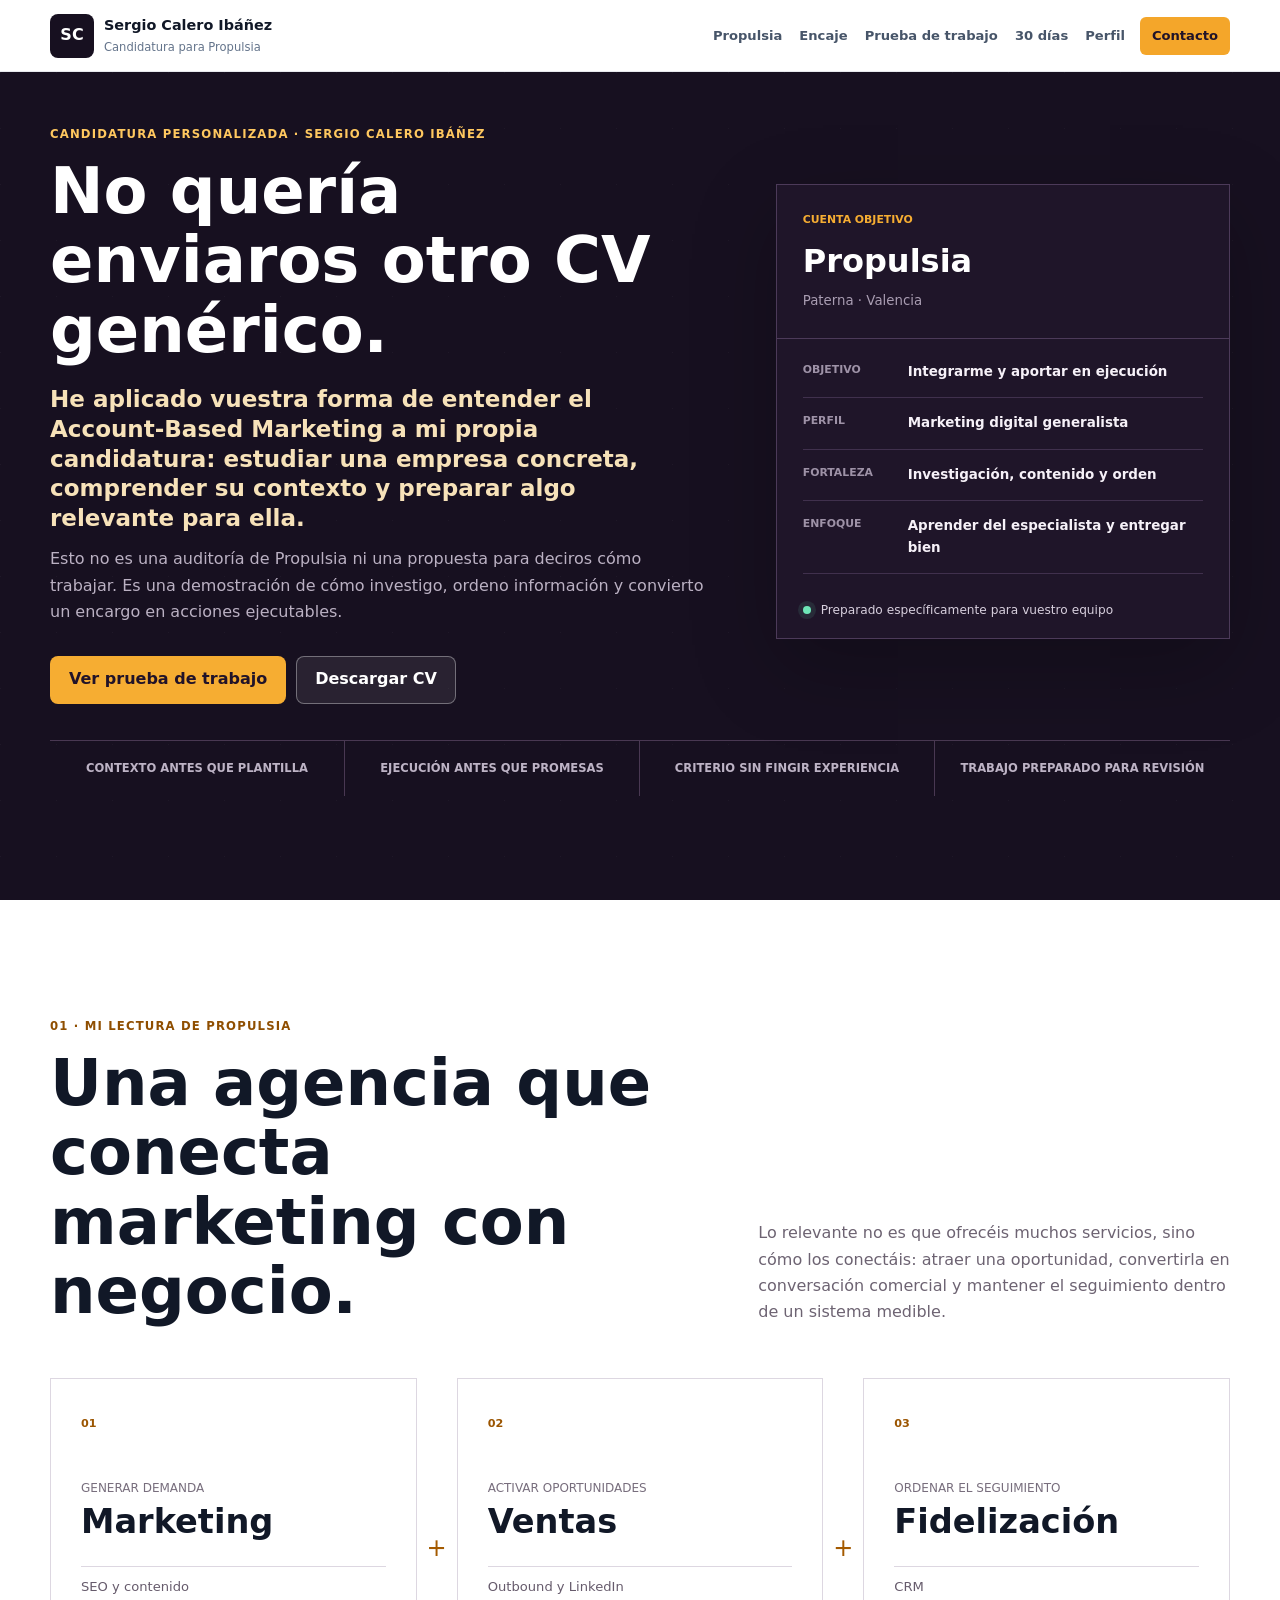
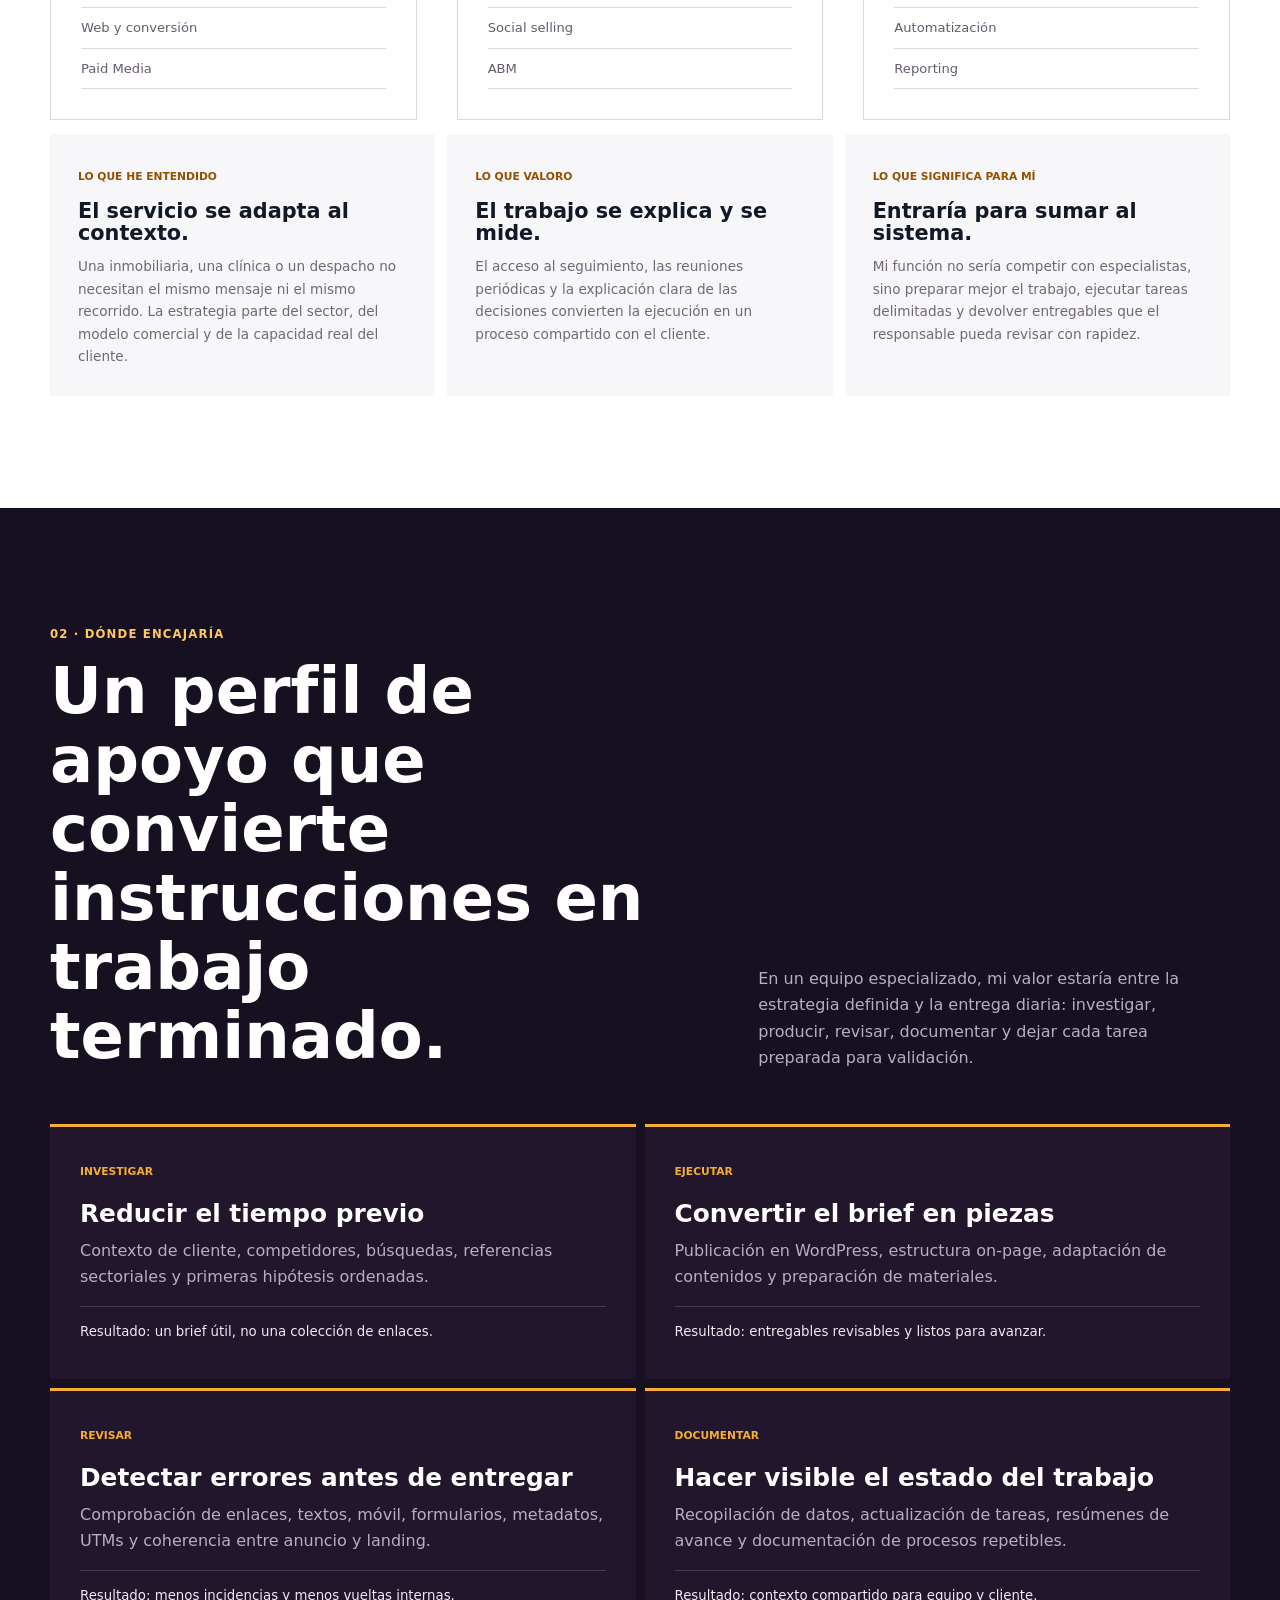
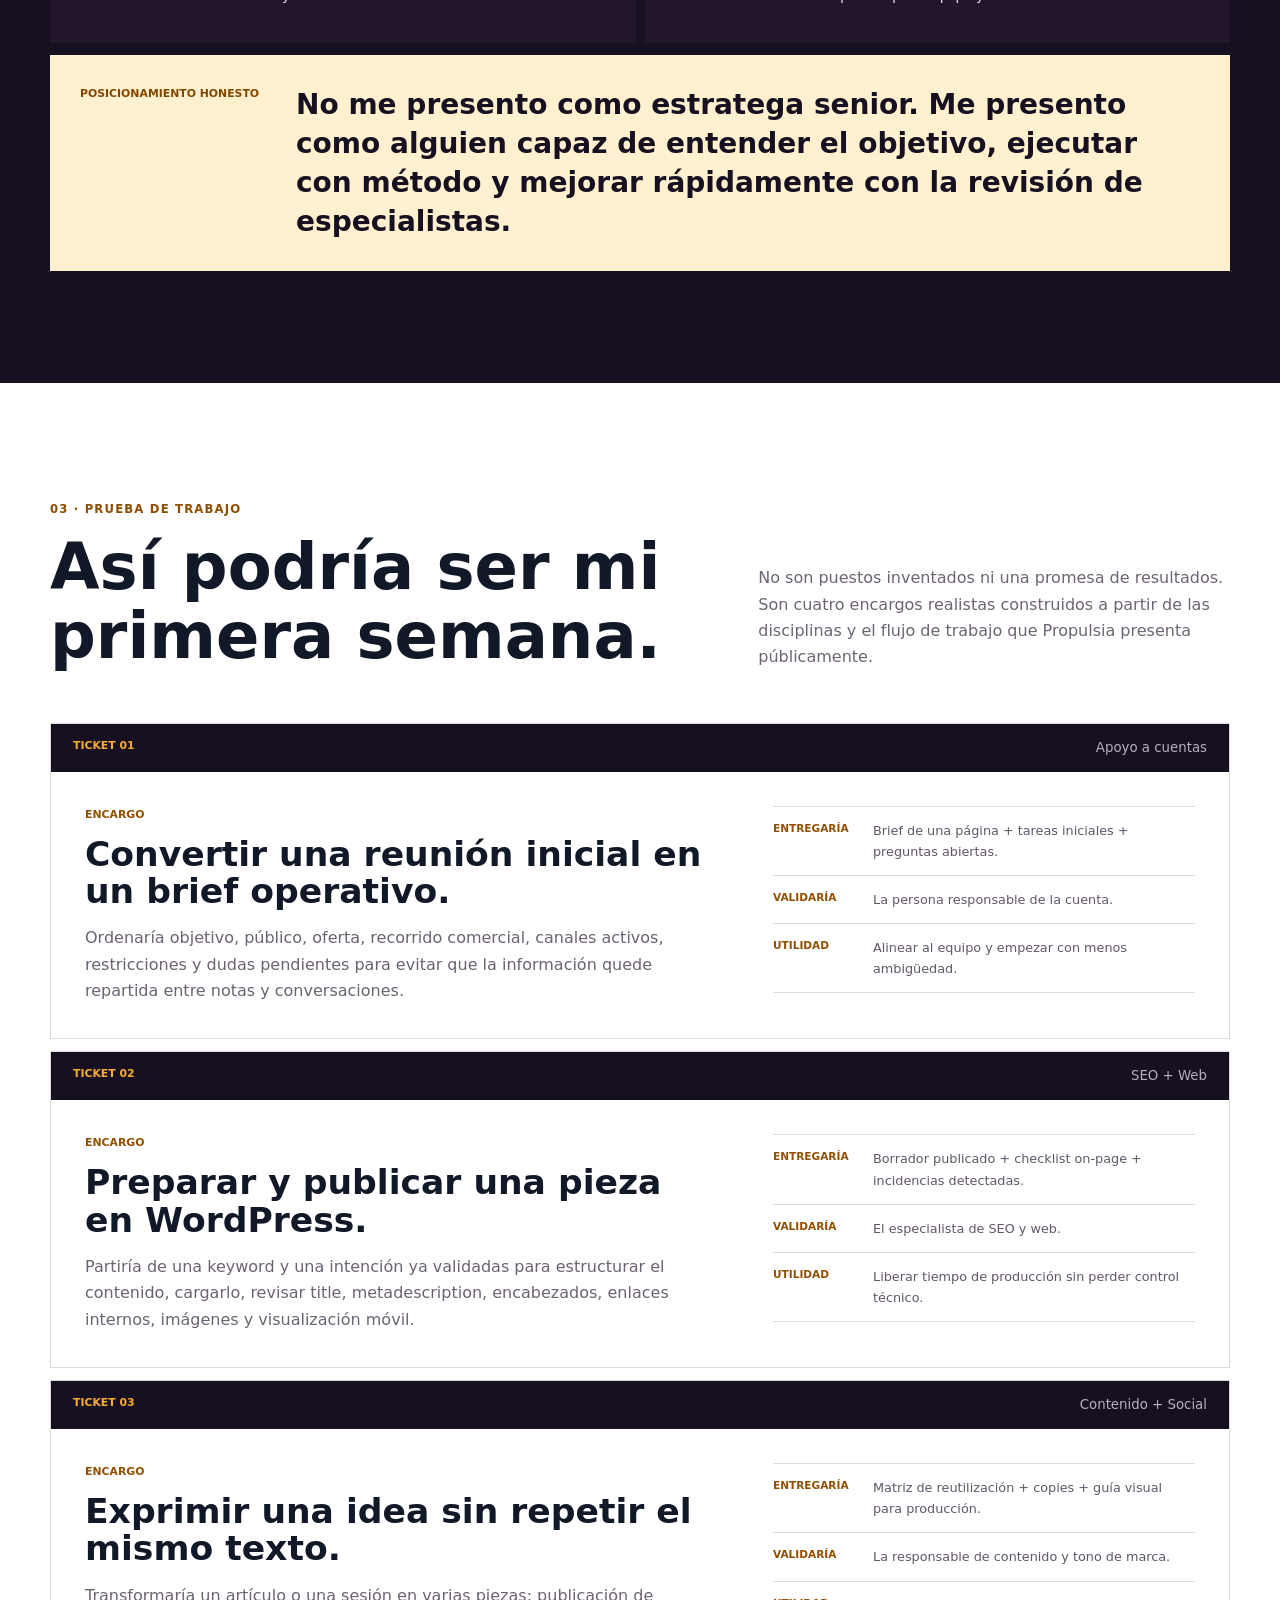
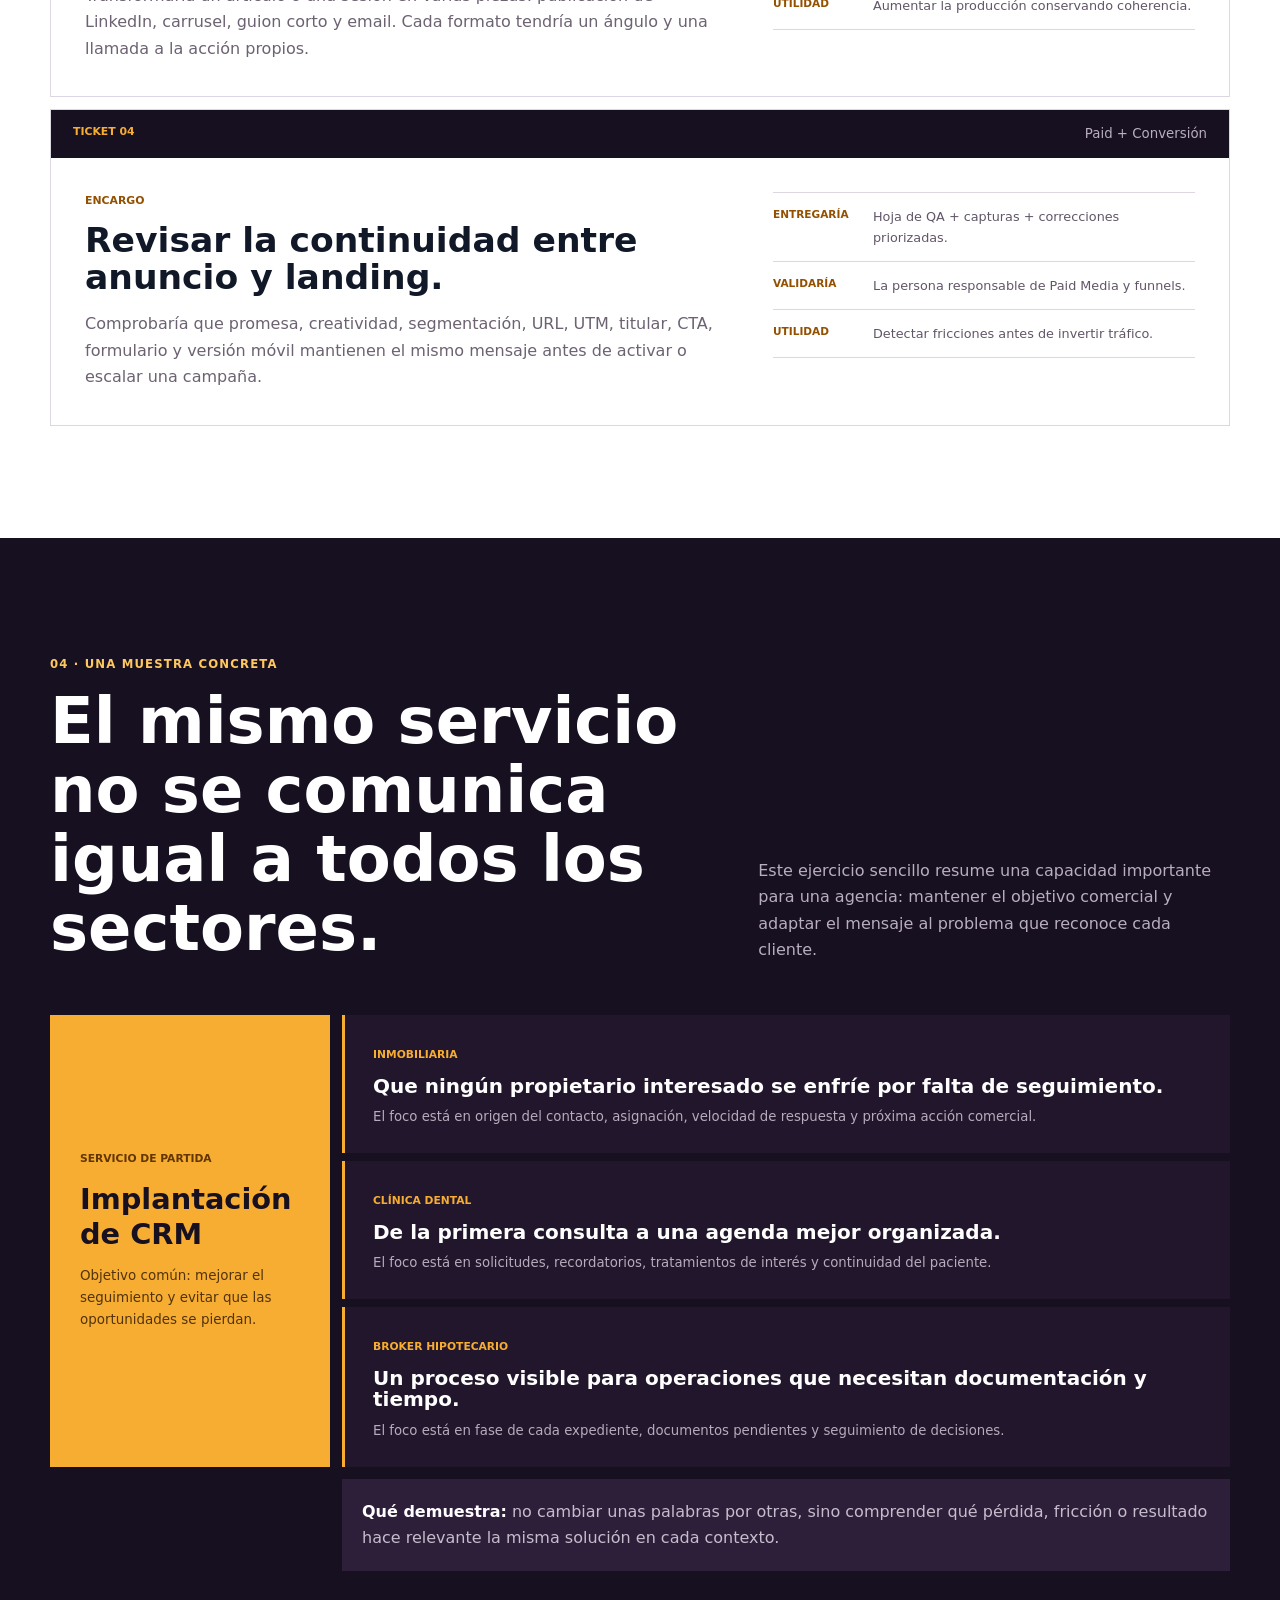
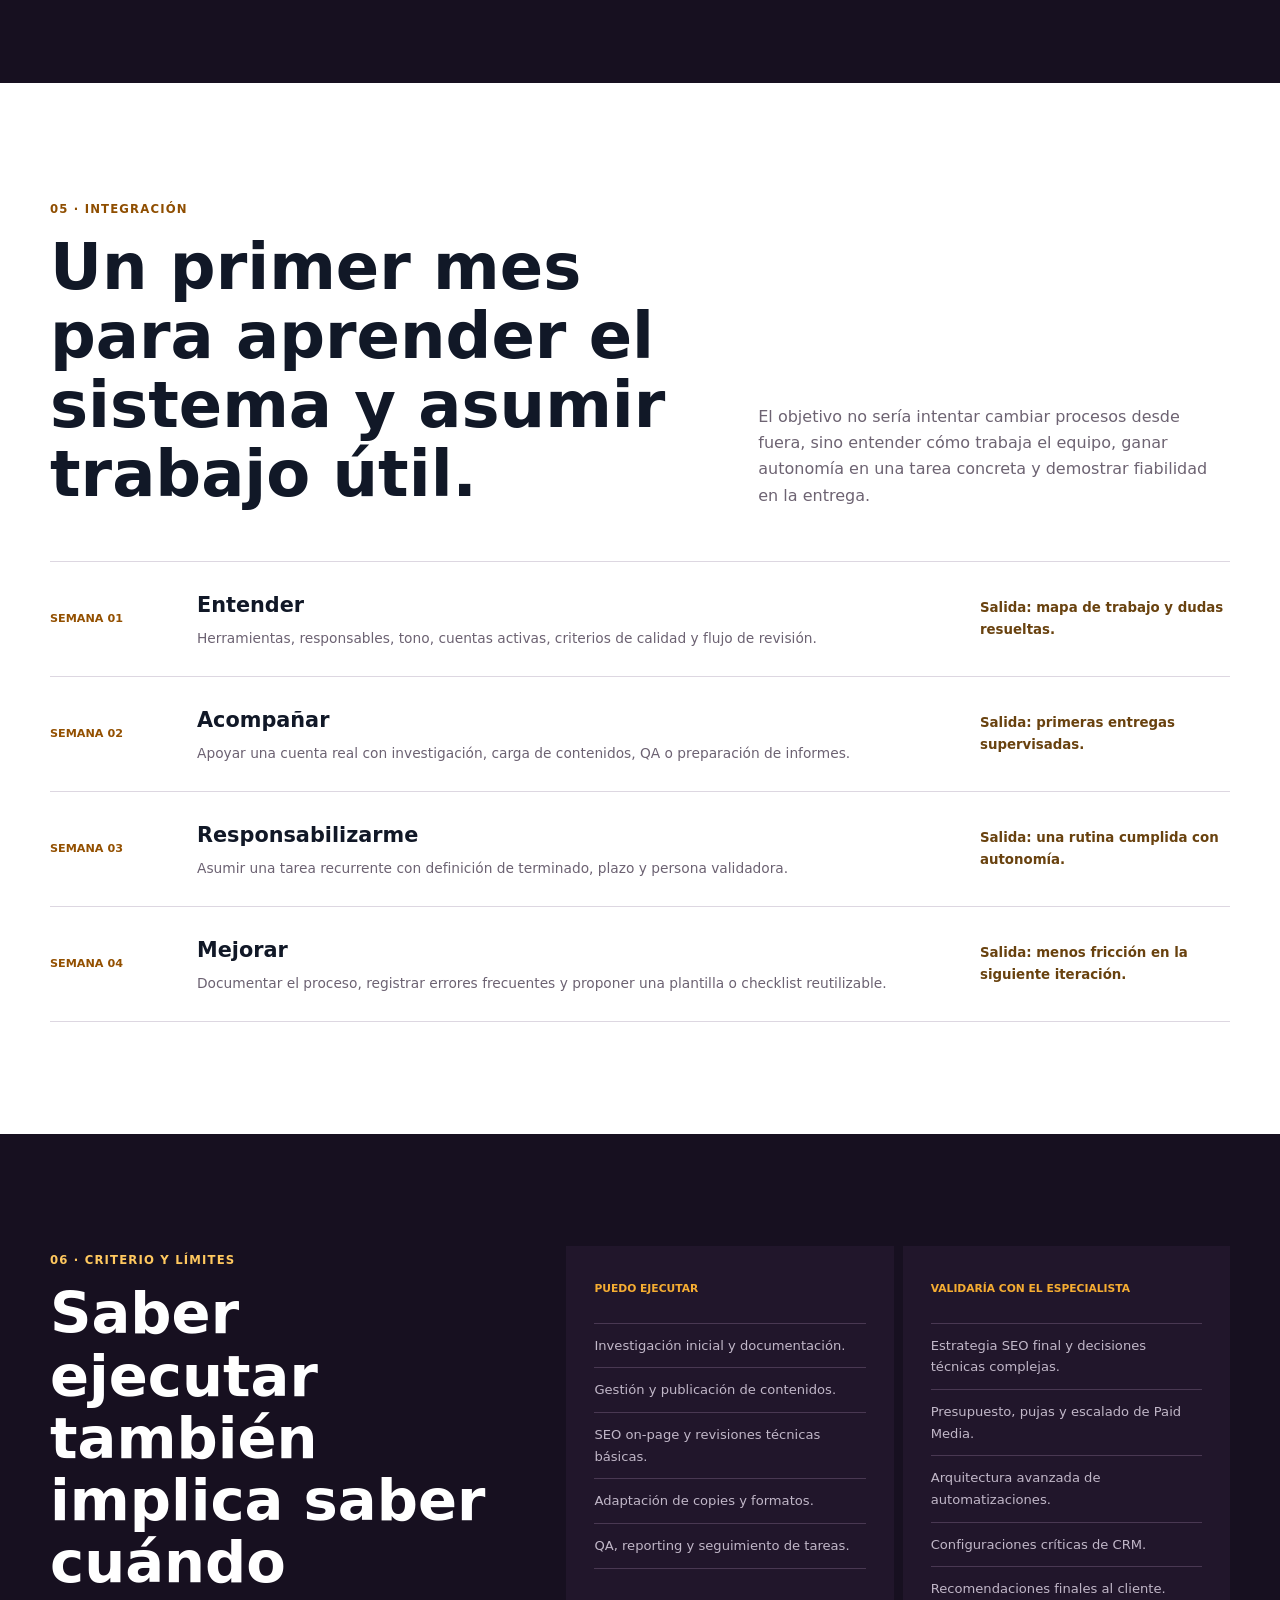
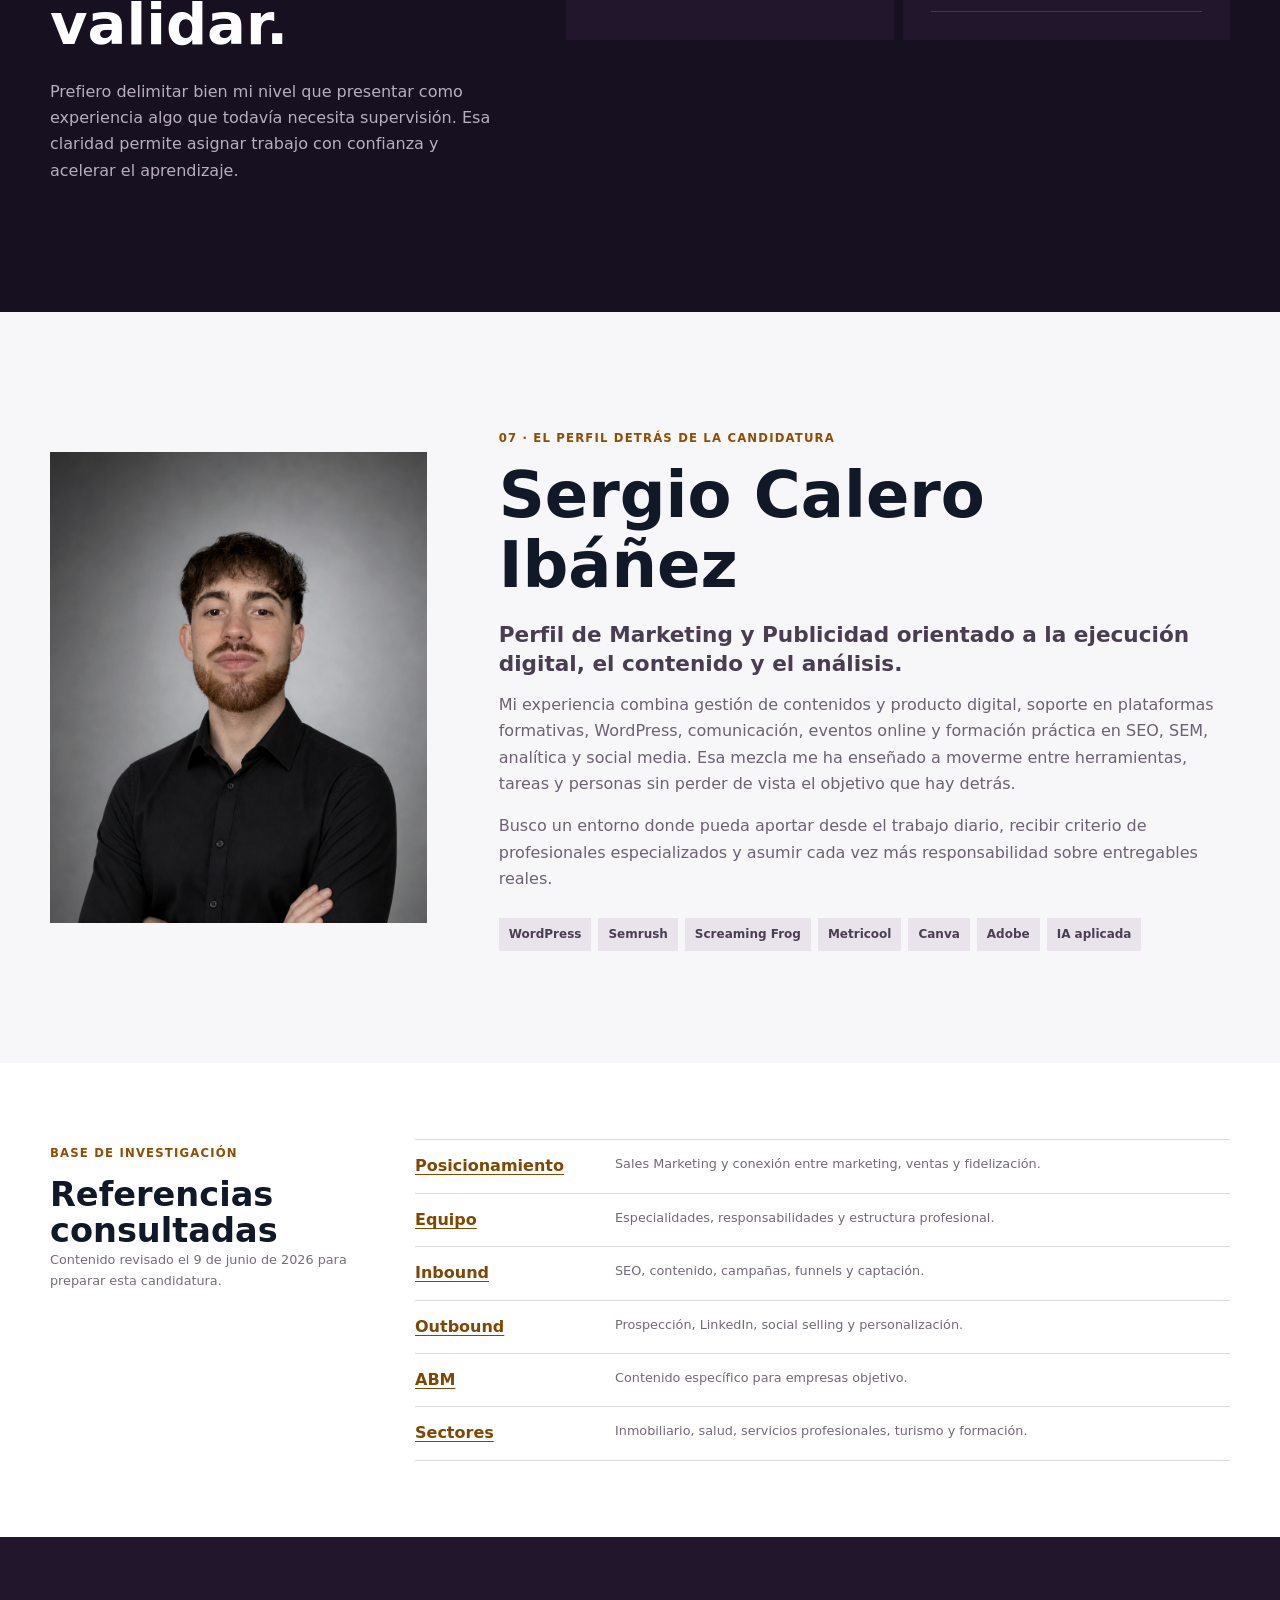
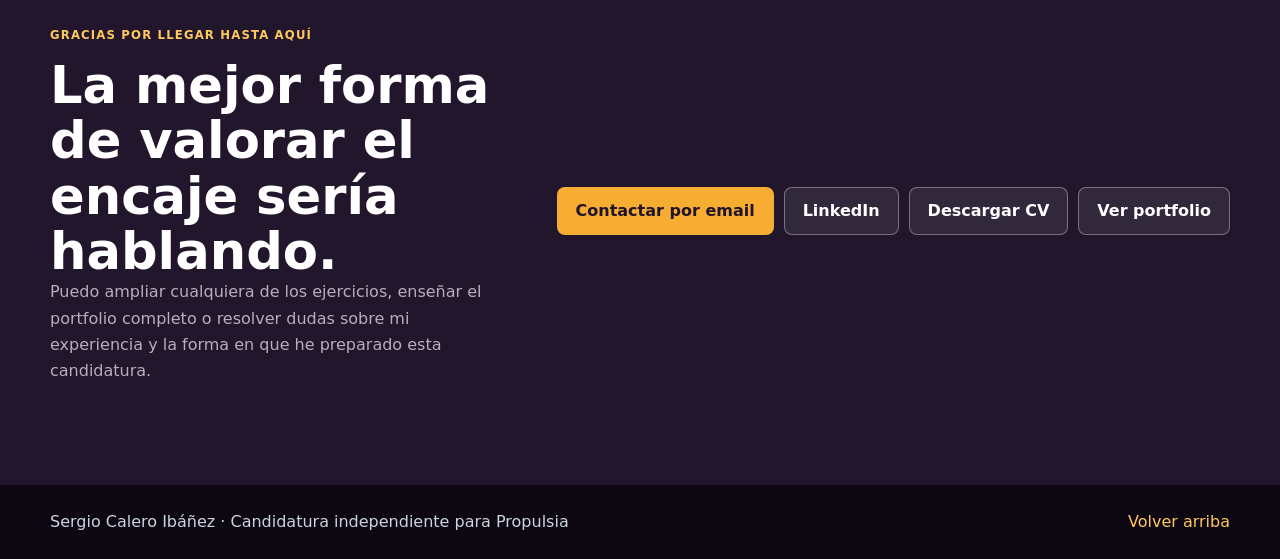
==== commit f6e5b536: "Refresh Propulsia page styles" ====
--- a/para/propulsia/index.html
+++ b/para/propulsia/index.html
@@ -17,7 +17,7 @@
       content="Una candidatura preparada como una cuenta objetivo: con contexto, personalización y muestras de ejecución."
     />
     <meta property="og:type" content="website" />
-    <link rel="stylesheet" href="../../styles.css?v=propulsia-3" />
+    <link rel="stylesheet" href="../../styles.css?v=propulsia-4" />
   </head>
   <body class="propulsia-page propulsia-v3">
     <a class="skip-link" href="#contenido">Saltar al contenido</a>
--- a/styles.css
+++ b/styles.css
@@ -1486,7 +1486,7 @@
 .propulsia-v3 .eyebrow.light { color: #ffc85f; }
 .p3-hero {
   min-height: calc(100svh - var(--header));
-  padding: 90px 0 28px;
+  padding: 48px 0 0;
   color: #fff;
   background:
     linear-gradient(120deg, rgba(255,255,255,.035) 1px, transparent 1px) 0 0 / 56px 56px,
@@ -1498,12 +1498,12 @@
   gap: 72px;
   align-items: center;
 }
-.p3-hero-copy h1 { max-width: 850px; font-size: clamp(3.7rem, 6.4vw, 6.6rem); }
+.p3-hero-copy h1 { max-width: 820px; font-size: clamp(3.35rem, 5vw, 4.75rem); }
 .p3-hero-lead {
   max-width: 800px;
-  margin: 24px 0 16px;
+  margin: 20px 0 12px;
   color: #f7e2b9;
-  font-size: clamp(1.25rem, 2.2vw, 1.8rem);
+  font-size: clamp(1.15rem, 1.8vw, 1.5rem);
   font-weight: 760;
   line-height: 1.3;
 }
@@ -1522,7 +1522,7 @@
 .p3-dossier dd { margin: 0; color: #f6f1f8; font-size: .84rem; font-weight: 700; }
 .p3-dossier-status { display: flex; gap: 10px; align-items: center; padding: 18px 26px; color: #d7cfdd; font-size: .76rem; }
 .p3-dossier-status i { width: 8px; height: 8px; background: #6ee7b7; border-radius: 50%; box-shadow: 0 0 0 5px rgba(110,231,183,.1); }
-.p3-principles { display: grid; grid-template-columns: repeat(4, 1fr); margin-top: 70px; border-top: 1px solid #493852; }
+.p3-principles { display: grid; grid-template-columns: repeat(4, 1fr); margin-top: 36px; border-top: 1px solid #493852; }
 .p3-principles span { padding: 18px 12px; color: #bdb3c5; border-right: 1px solid #493852; font-size: .72rem; font-weight: 800; text-align: center; text-transform: uppercase; }
 .p3-principles span:last-child { border-right: 0; }
 .p3-context,
@@ -1664,6 +1664,8 @@
   .p3-hero-copy h1 { font-size: 3rem; }
   .p3-hero-lead { font-size: 1.18rem; }
   .p3-hero-note { font-size: .88rem; }
+  .p3-dossier,
+  .p3-principles { display: none; }
   .p3-principles,
   .p3-reading-grid,
   .p3-fit-map,
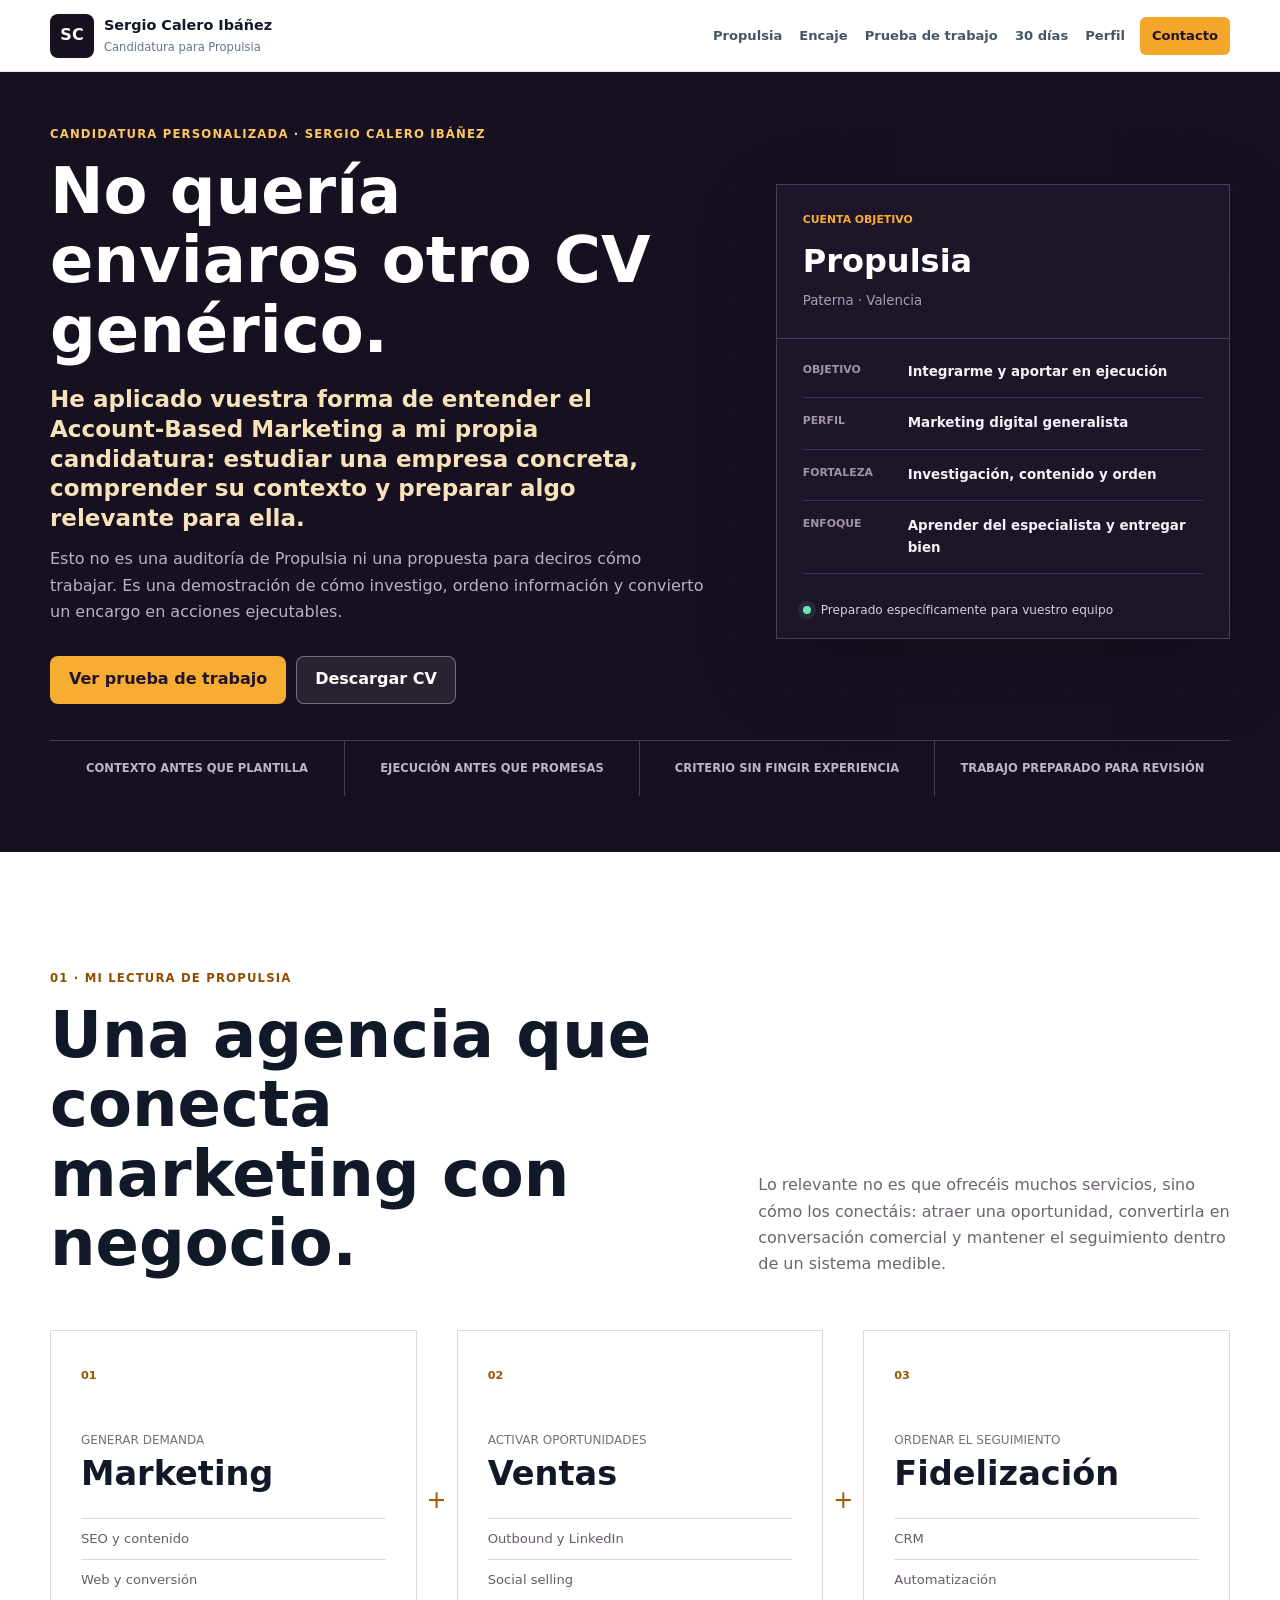
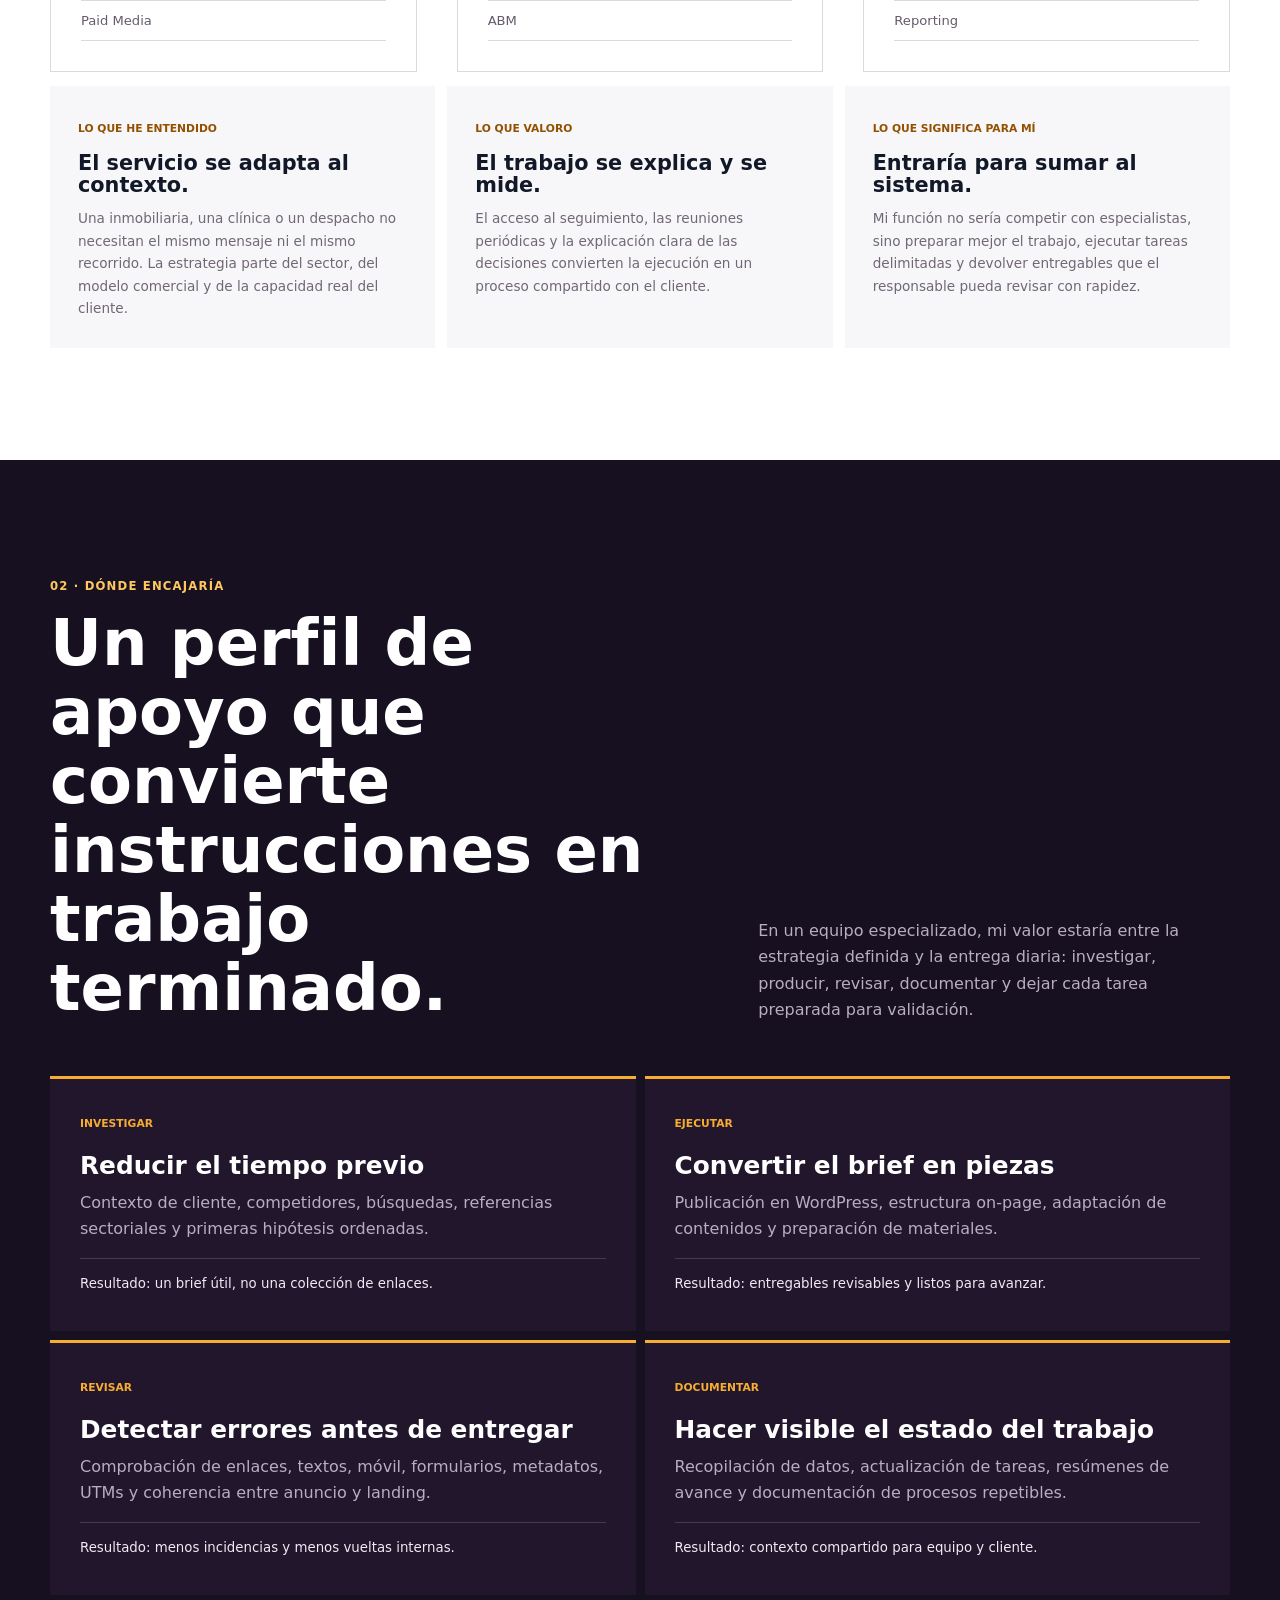
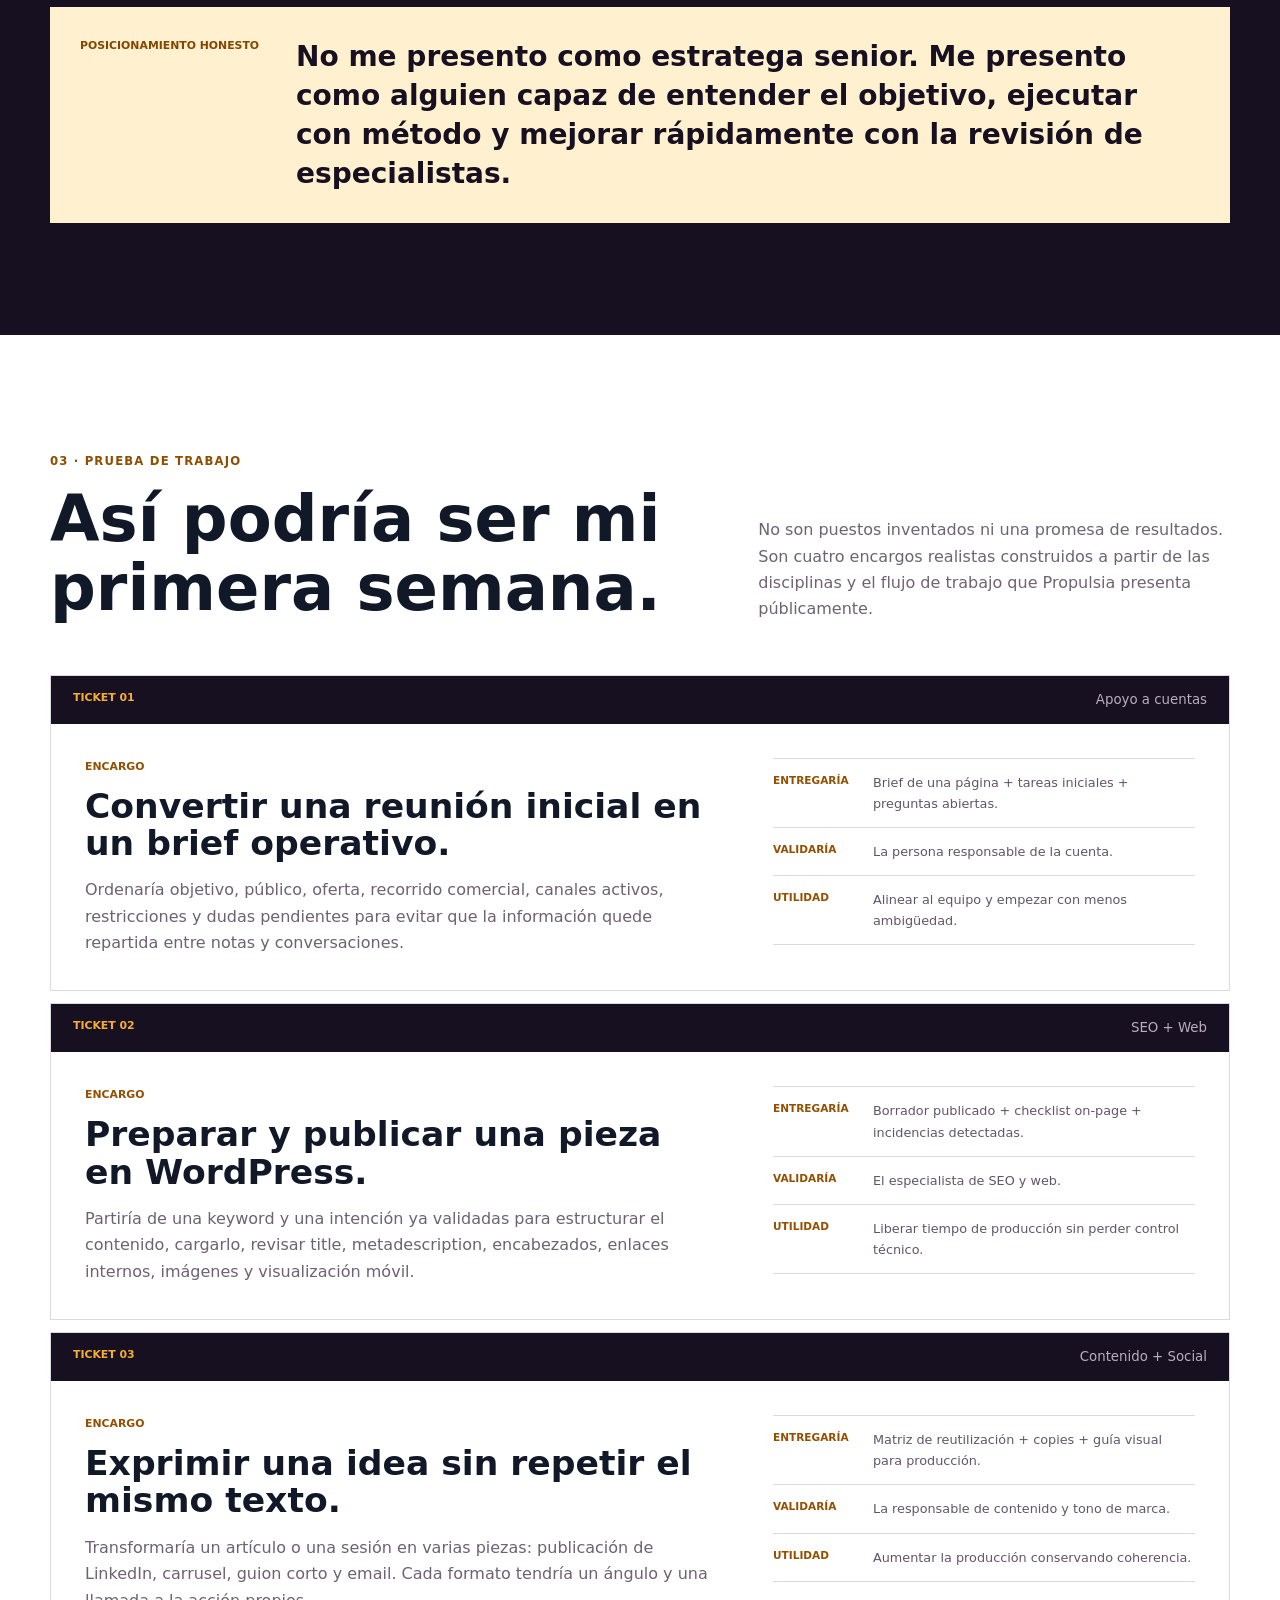
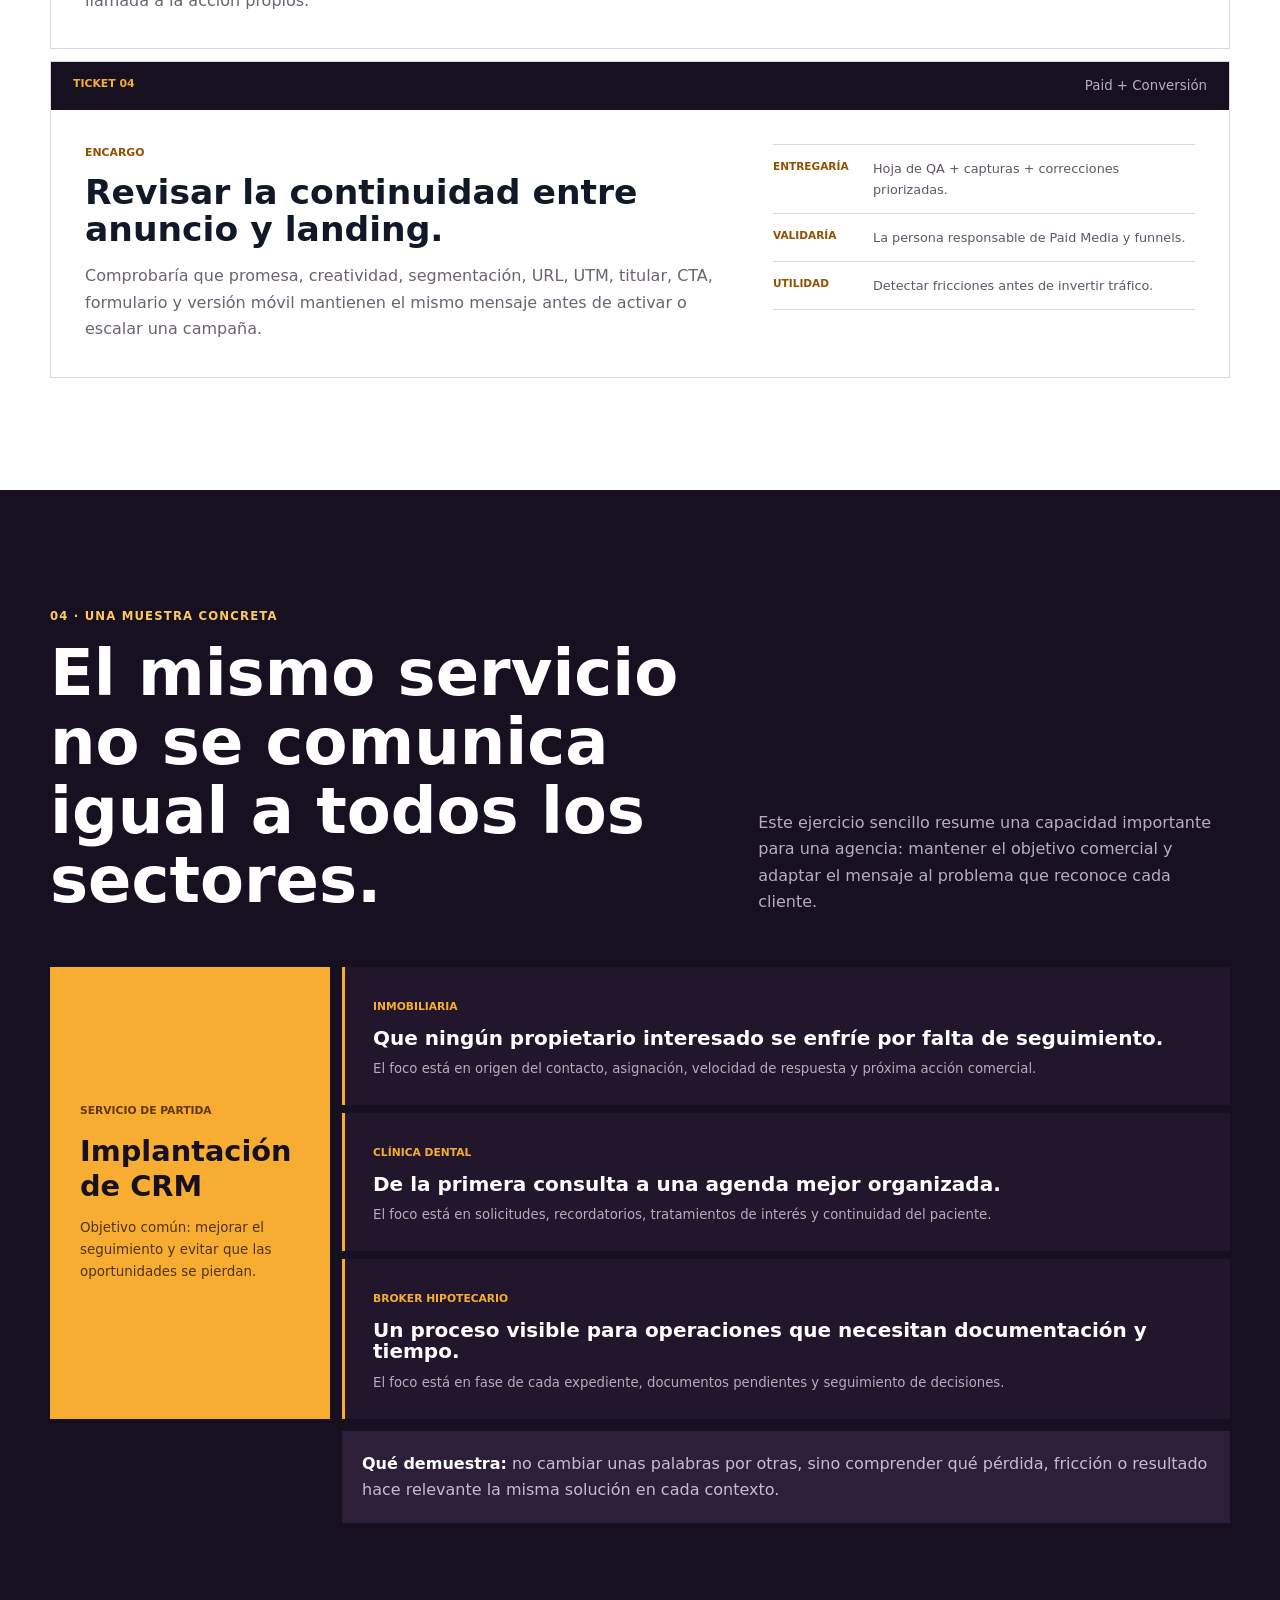
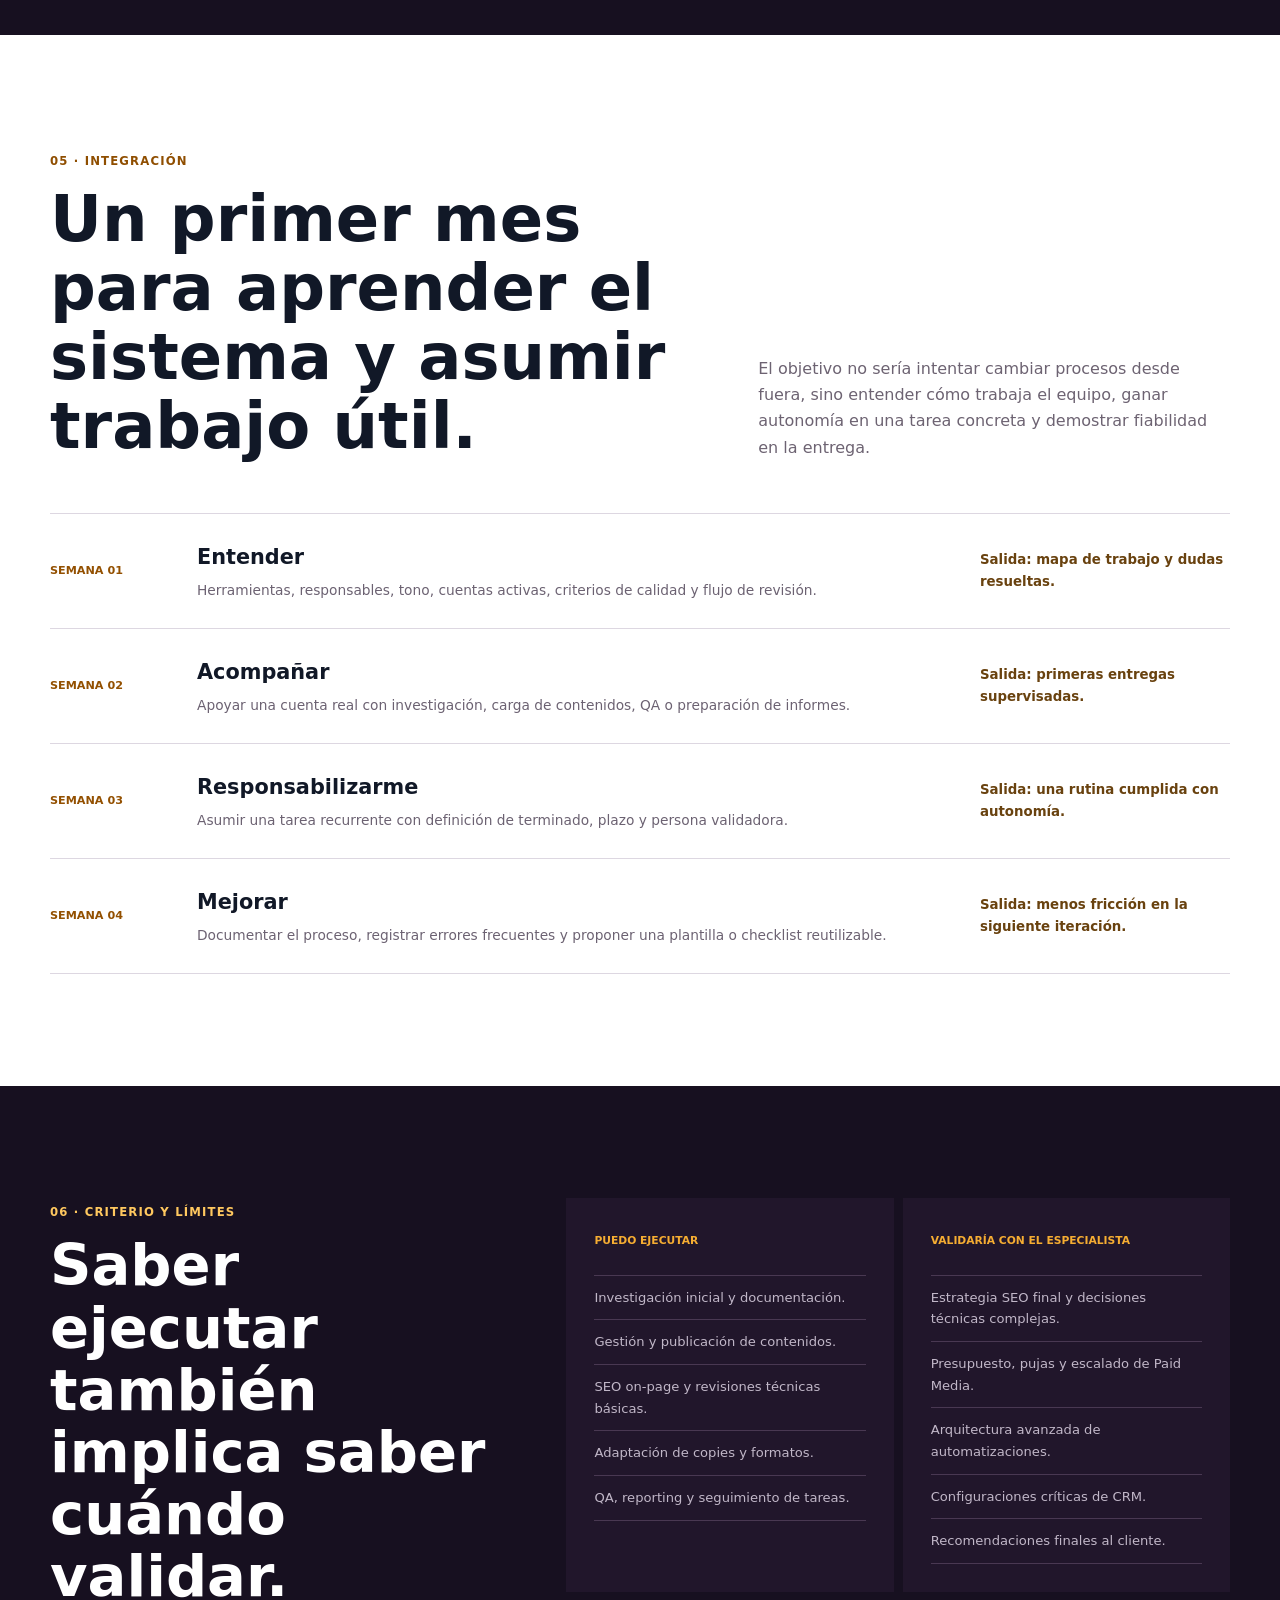
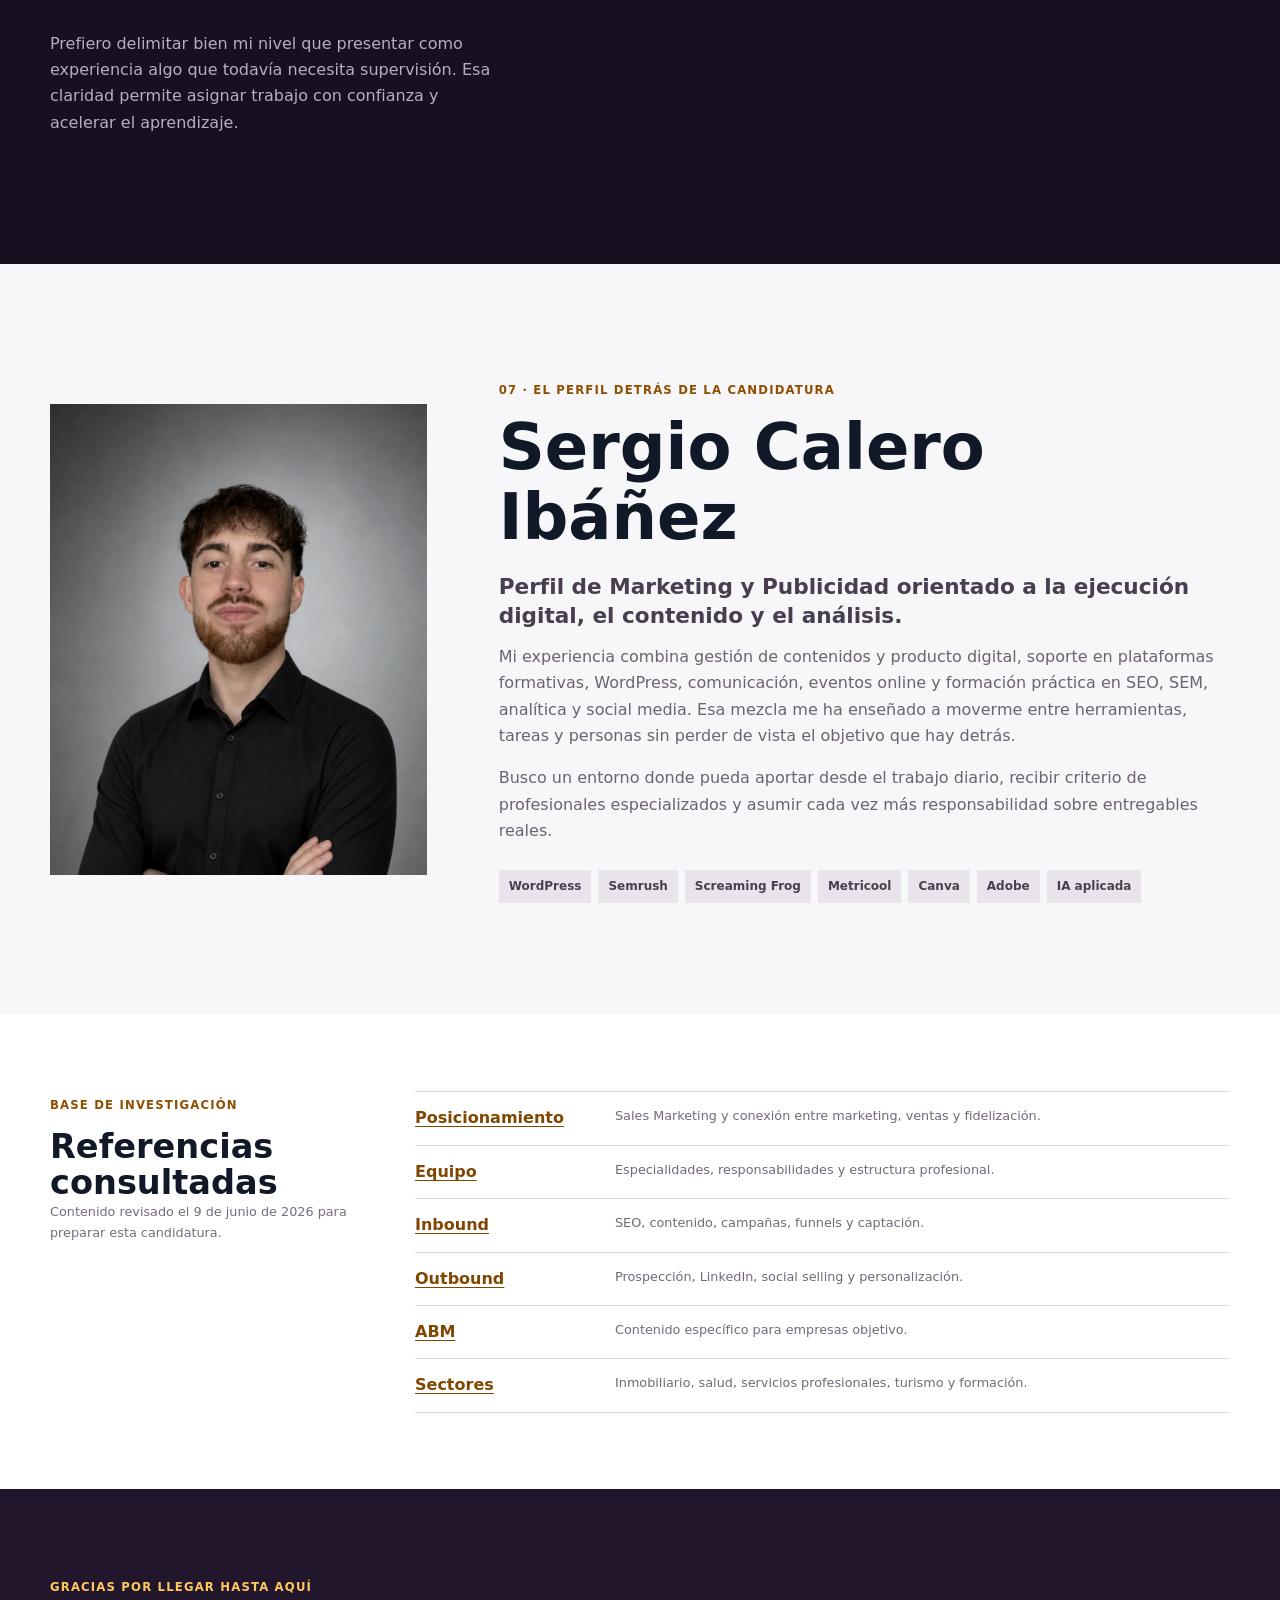
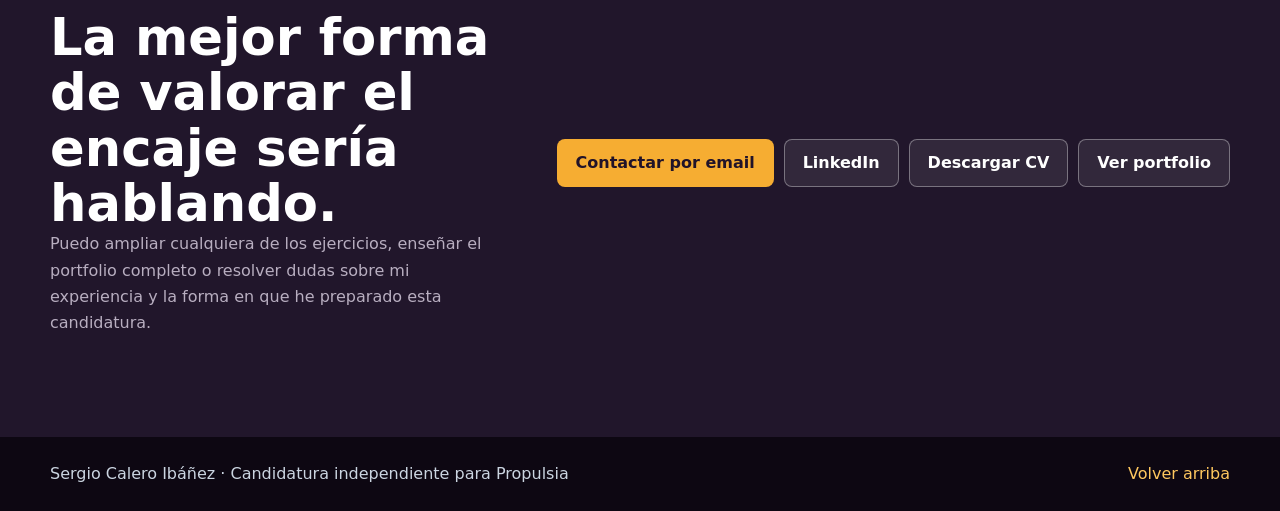
==== commit d997ef94: "Reveal next section below Propulsia hero" ====
--- a/para/propulsia/index.html
+++ b/para/propulsia/index.html
@@ -17,7 +17,7 @@
       content="Una candidatura preparada como una cuenta objetivo: con contexto, personalización y muestras de ejecución."
     />
     <meta property="og:type" content="website" />
-    <link rel="stylesheet" href="../../styles.css?v=propulsia-4" />
+    <link rel="stylesheet" href="../../styles.css?v=propulsia-5" />
   </head>
   <body class="propulsia-page propulsia-v3">
     <a class="skip-link" href="#contenido">Saltar al contenido</a>
--- a/styles.css
+++ b/styles.css
@@ -1485,7 +1485,7 @@
 .propulsia-v3 .eyebrow { color: #8f4e00; }
 .propulsia-v3 .eyebrow.light { color: #ffc85f; }
 .p3-hero {
-  min-height: calc(100svh - var(--header));
+  min-height: calc(100svh - var(--header) - 48px);
   padding: 48px 0 0;
   color: #fff;
   background:
